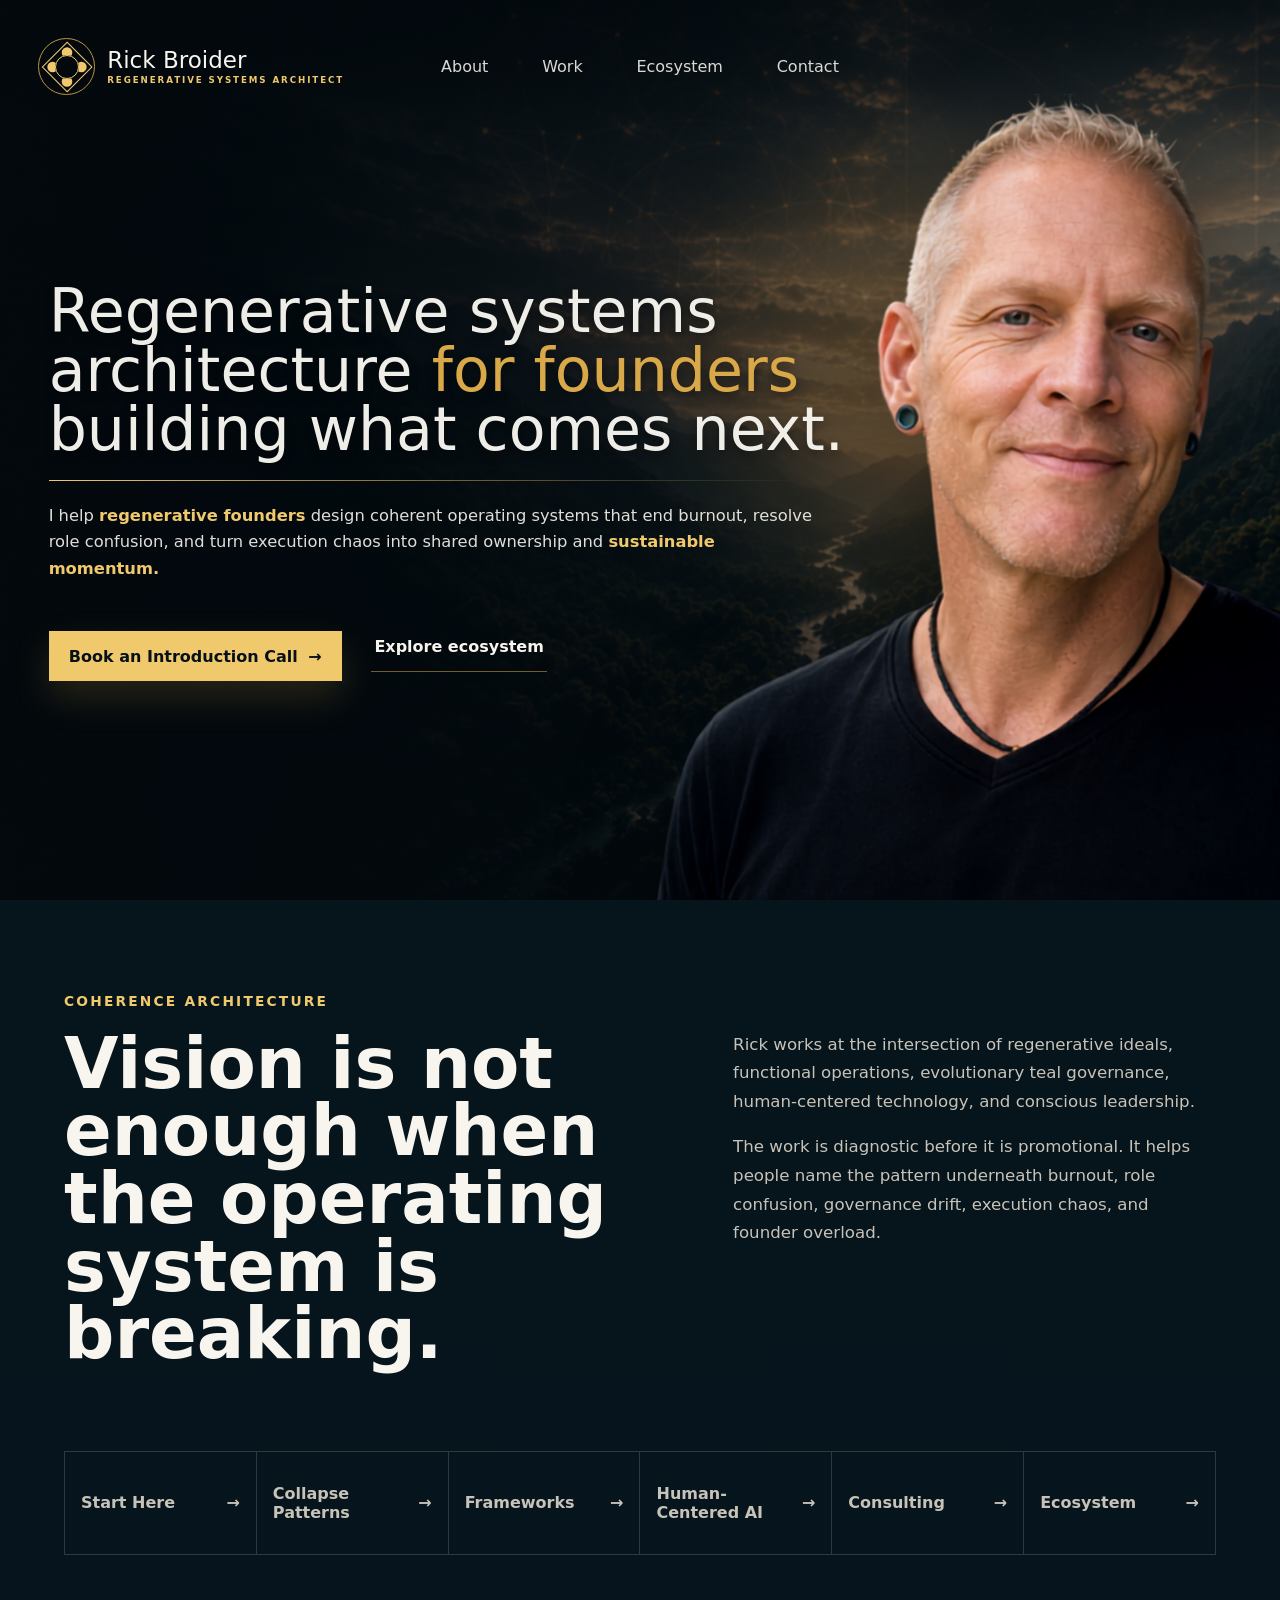
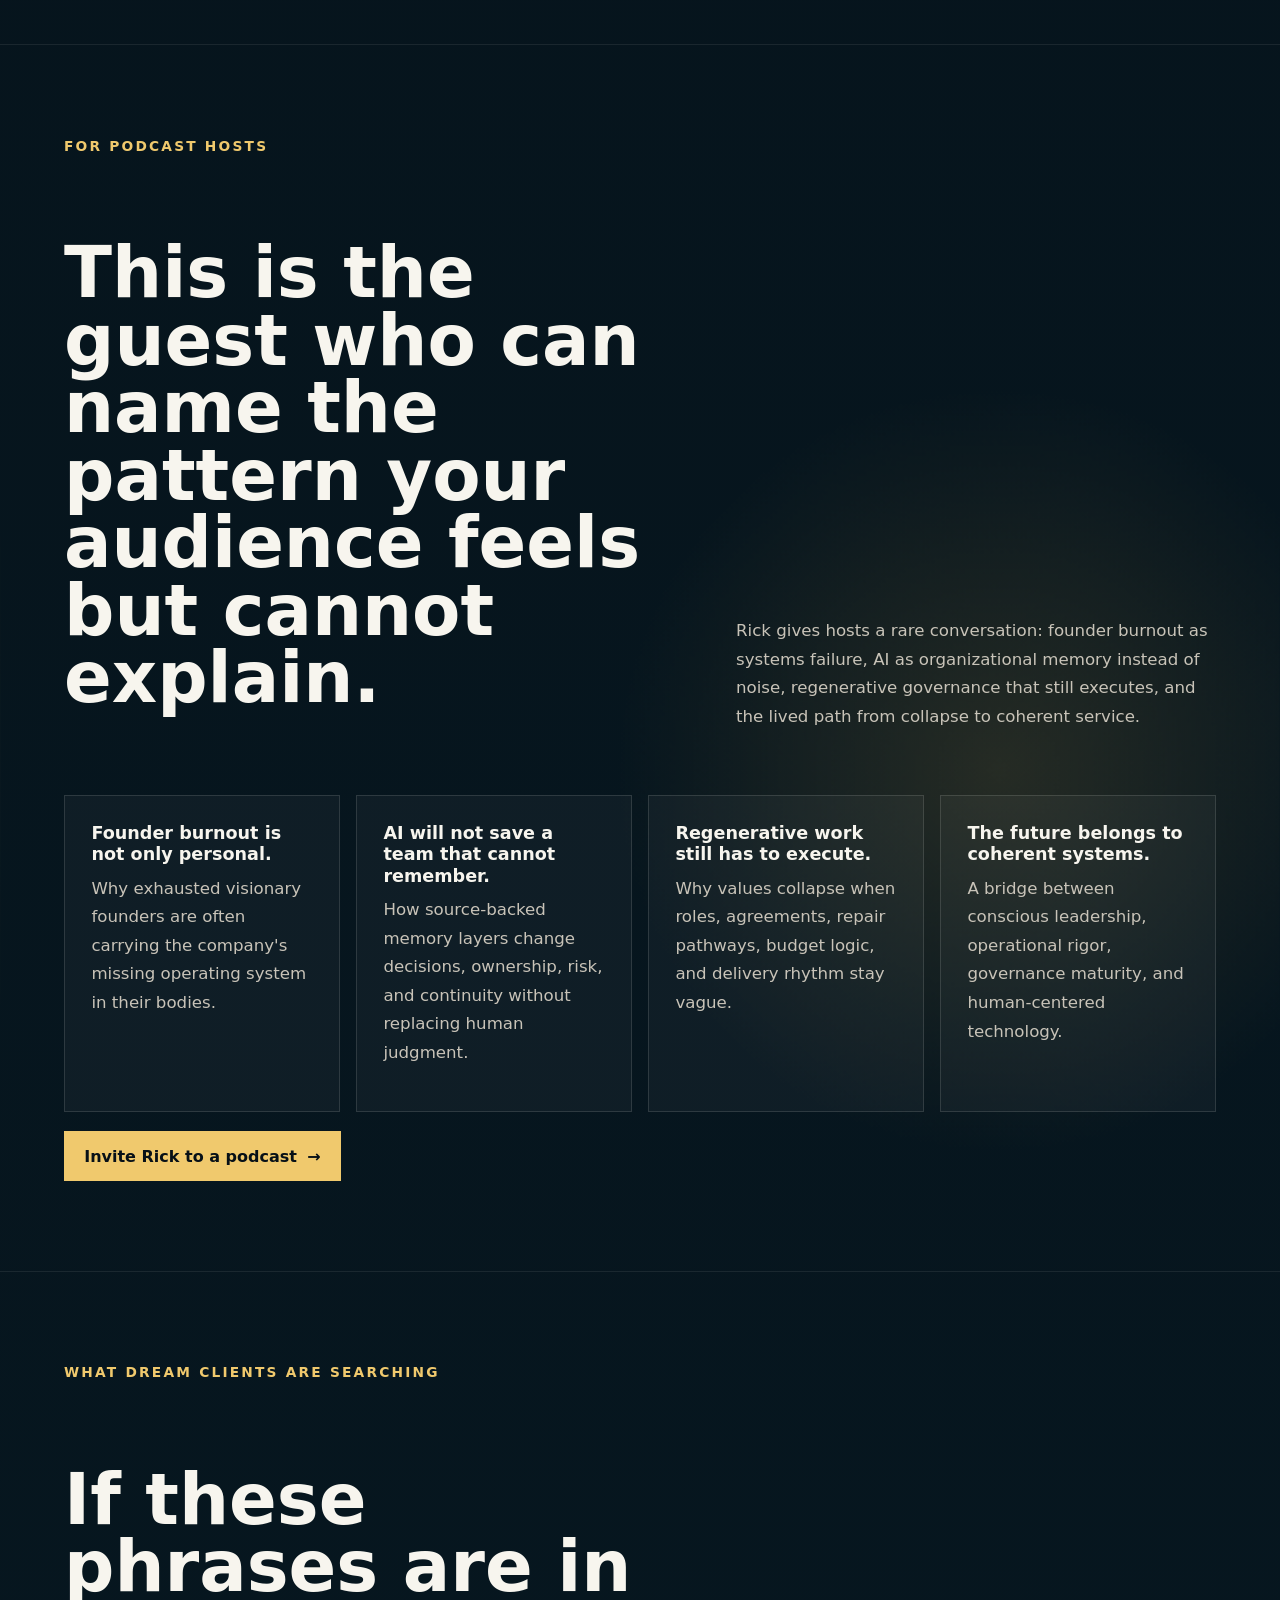
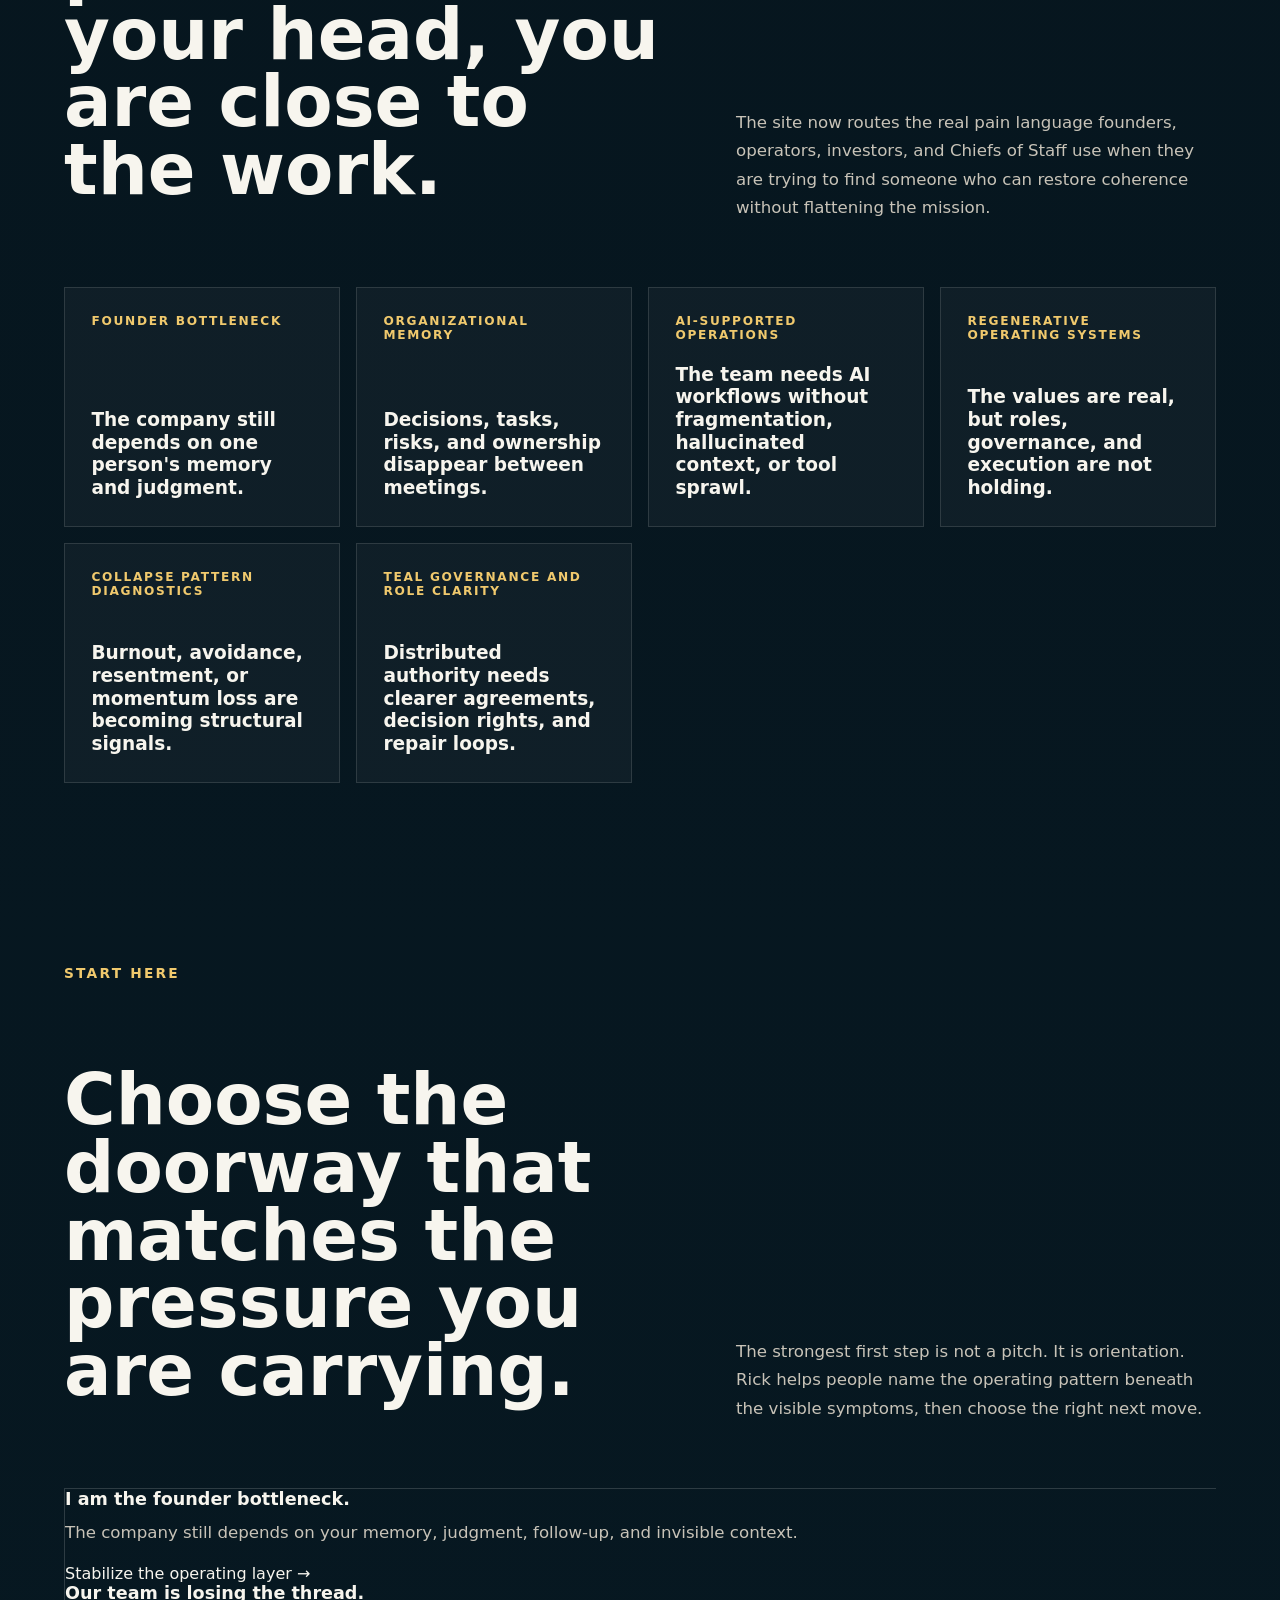
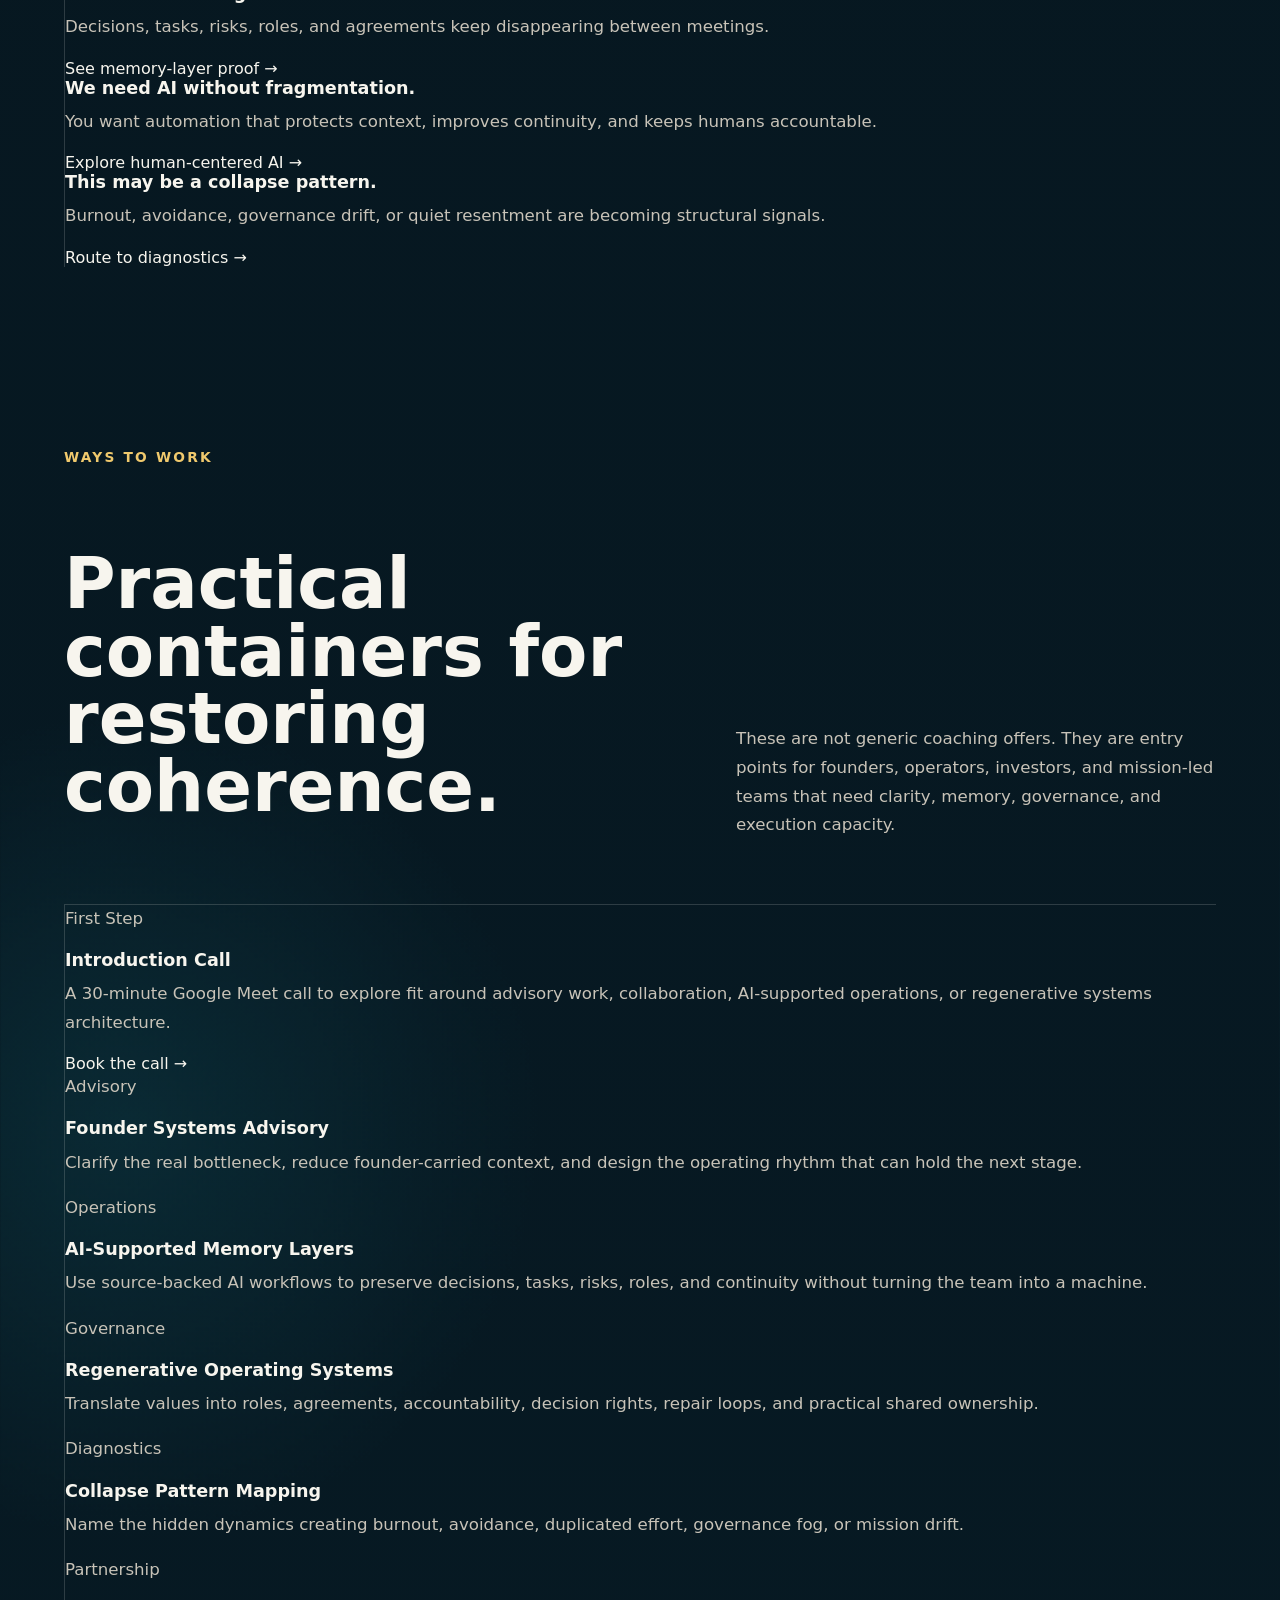
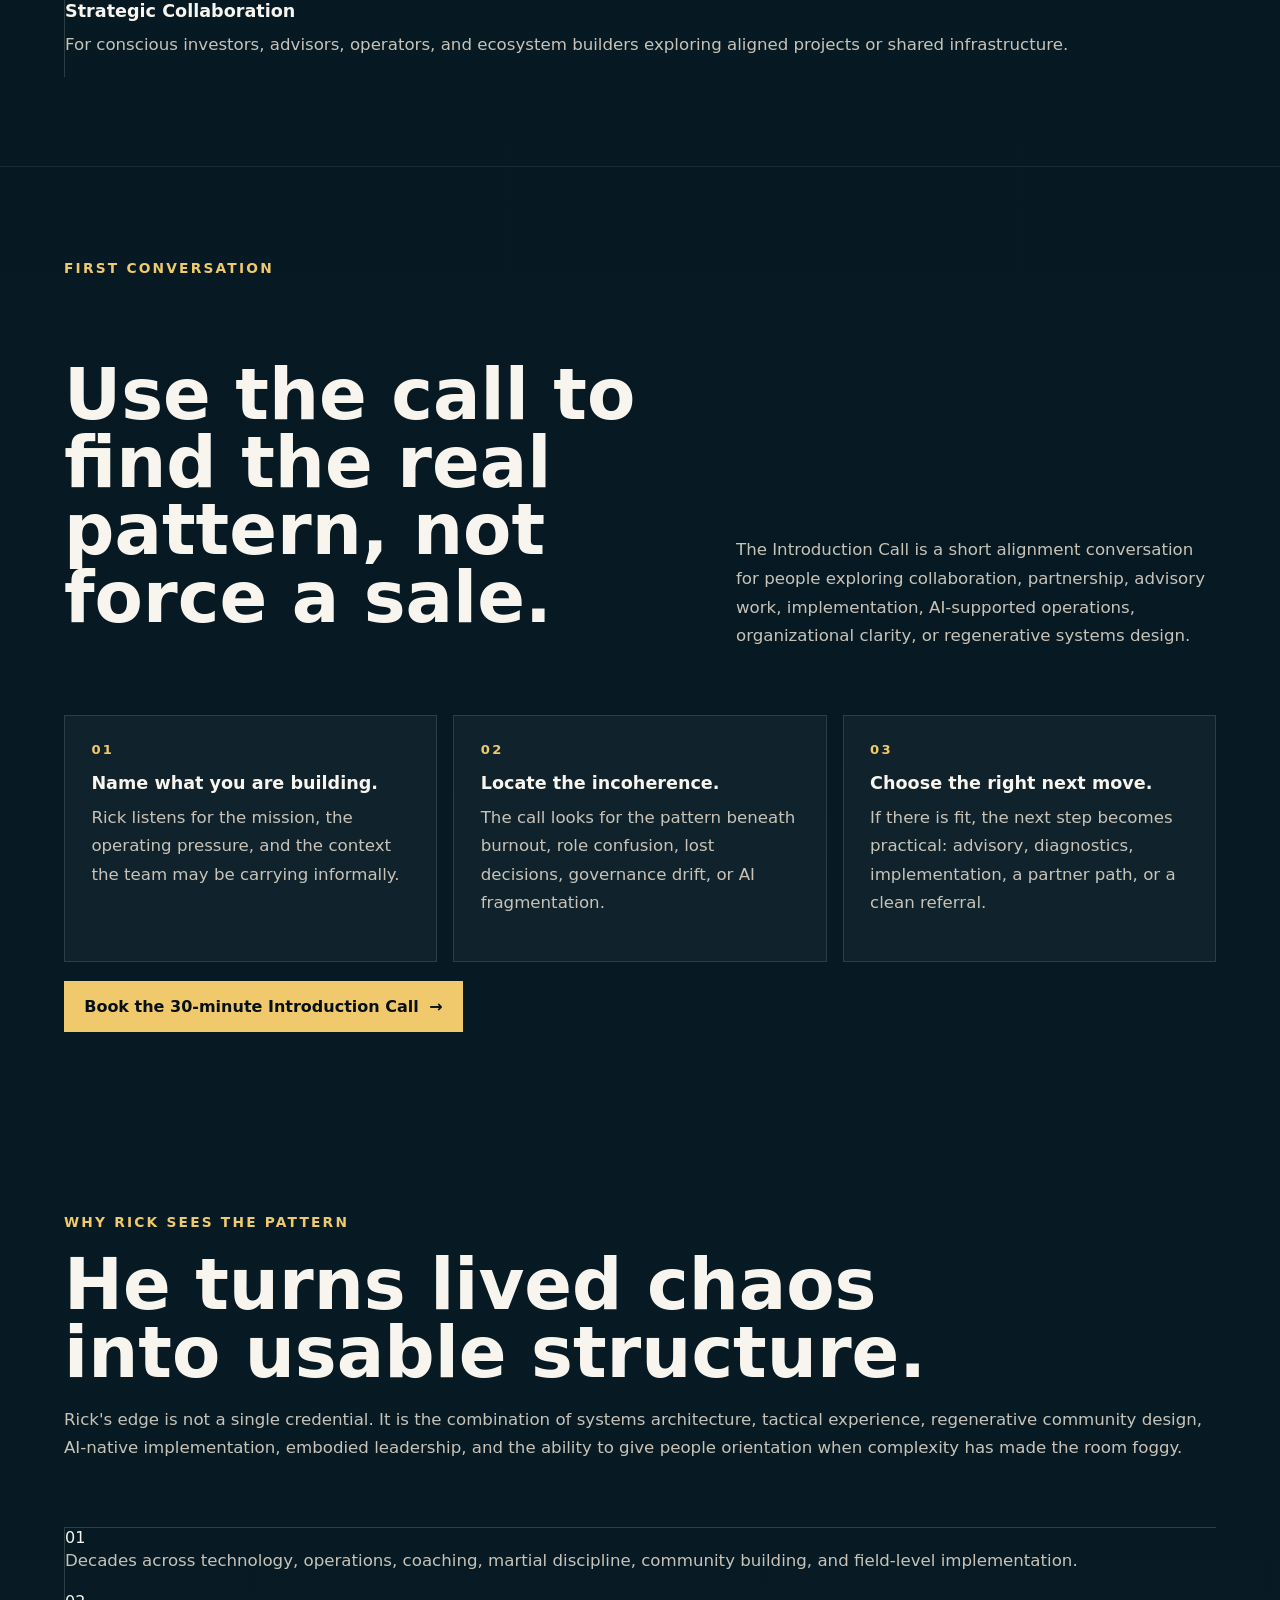
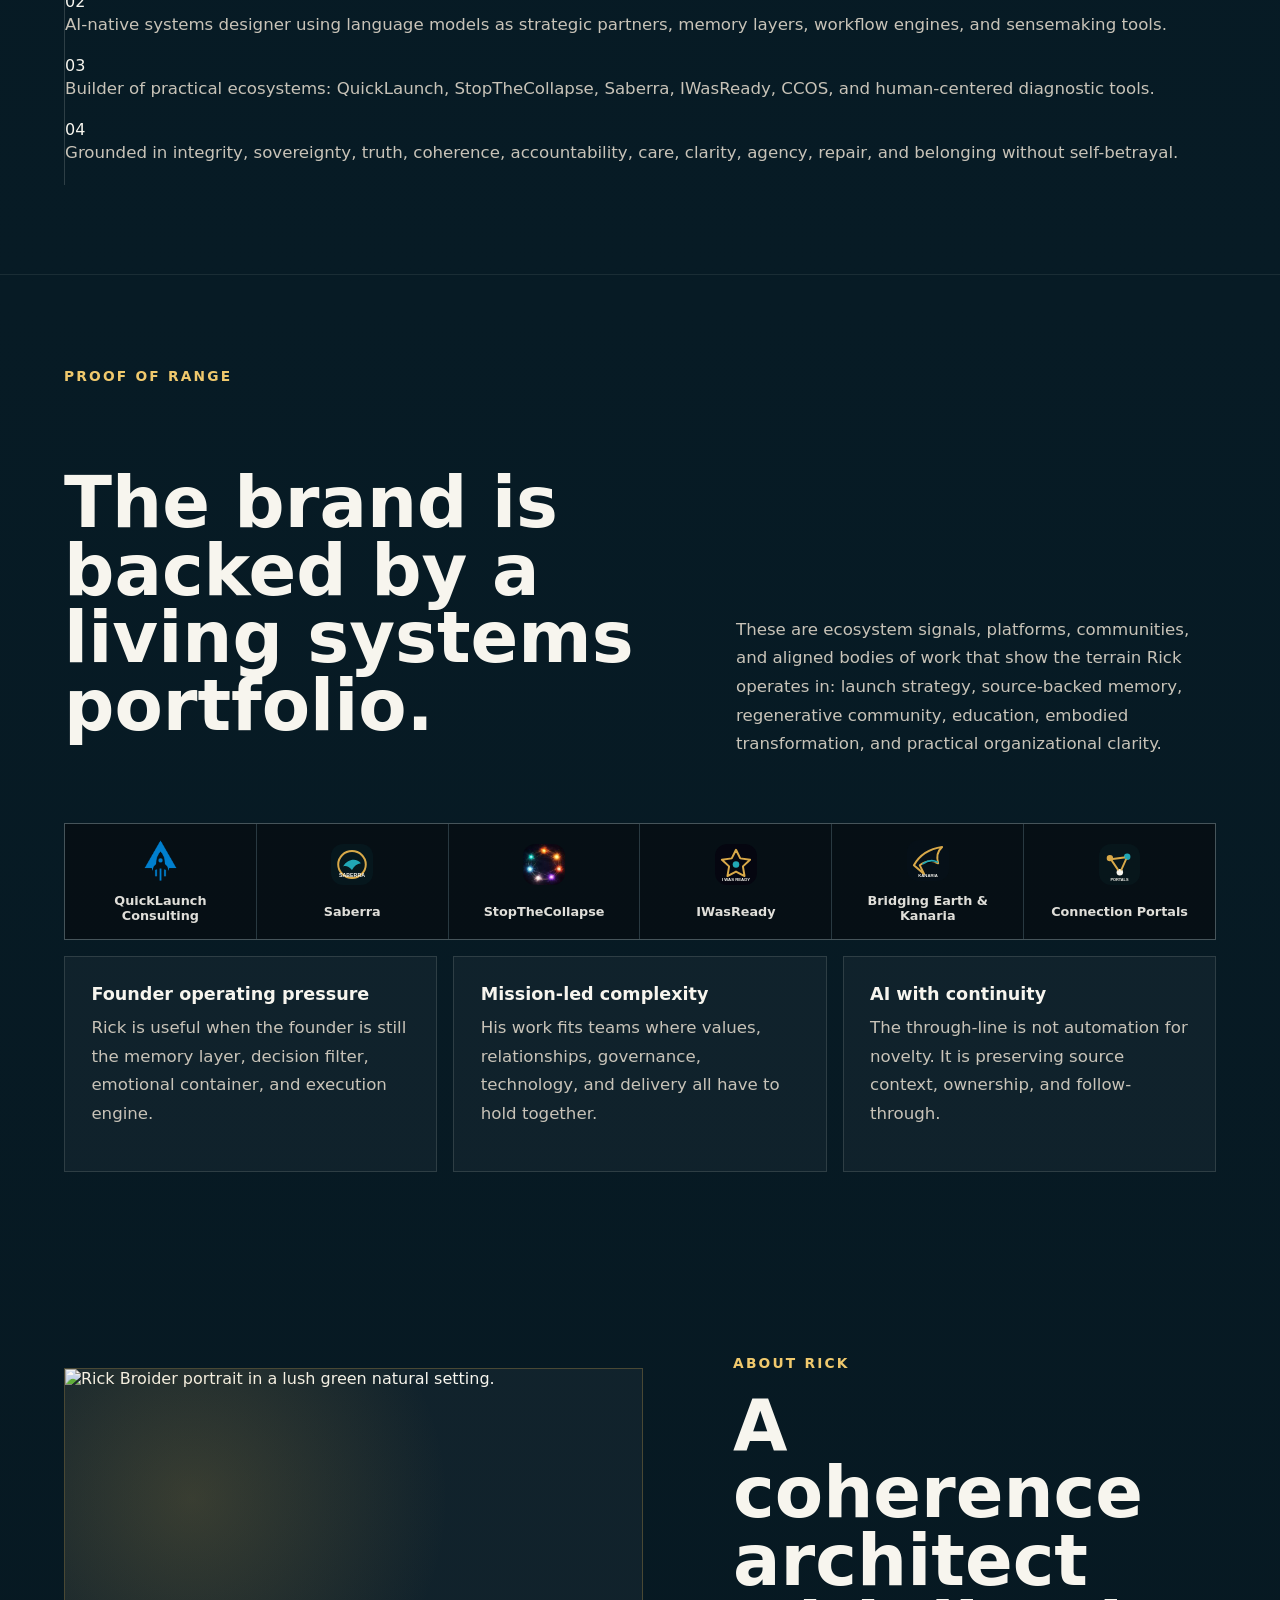
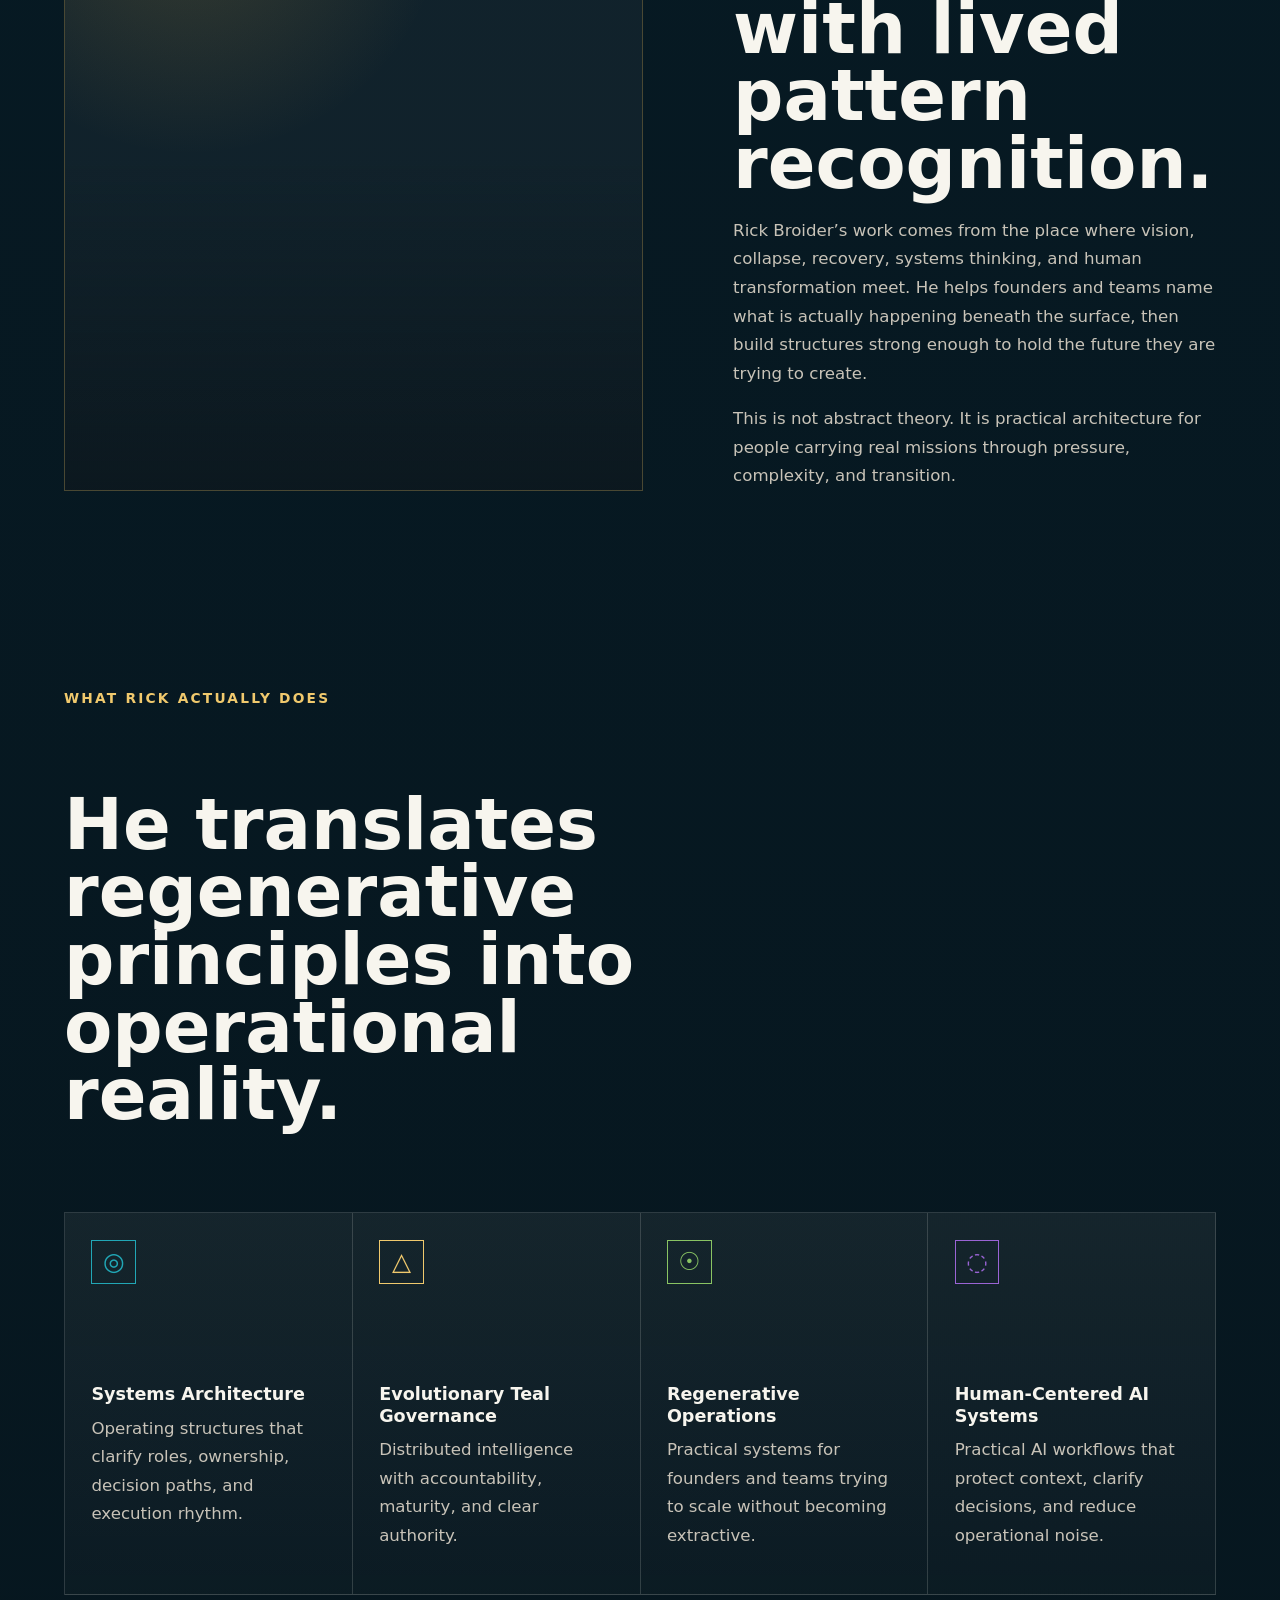
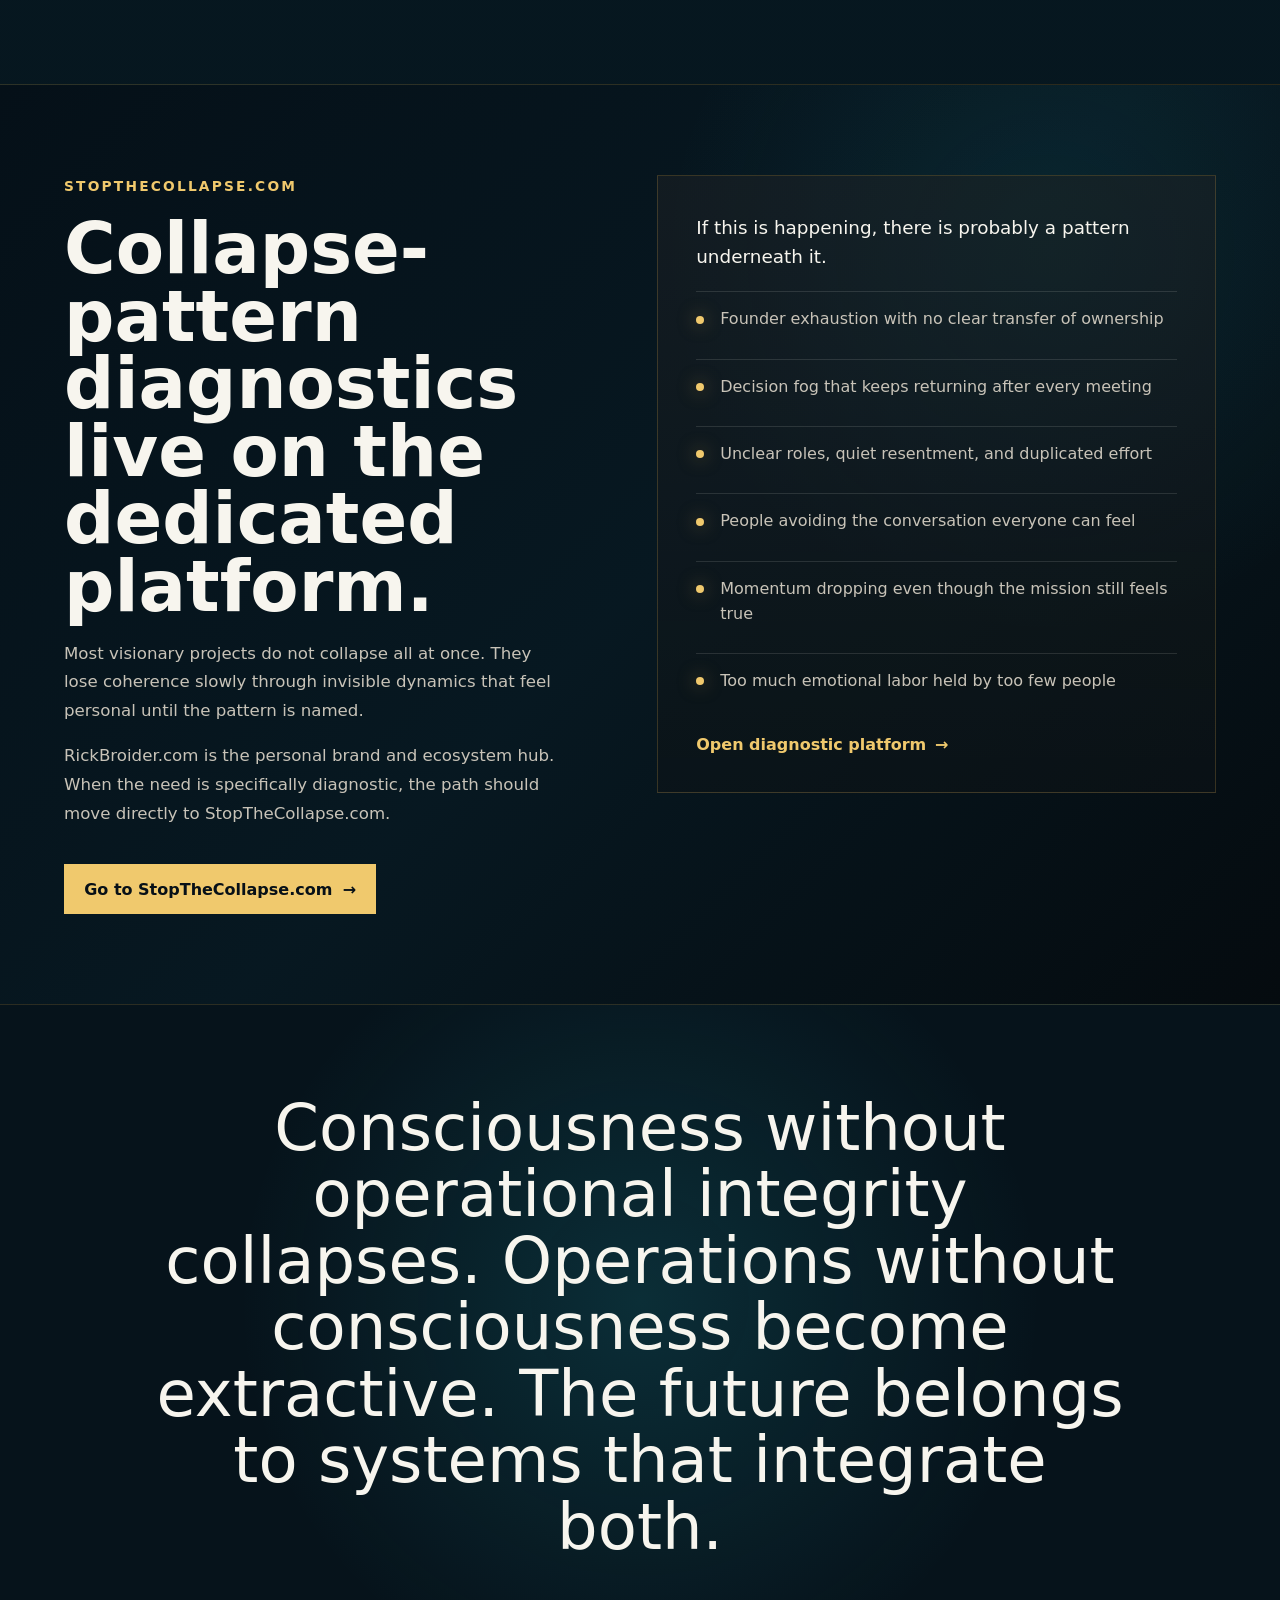
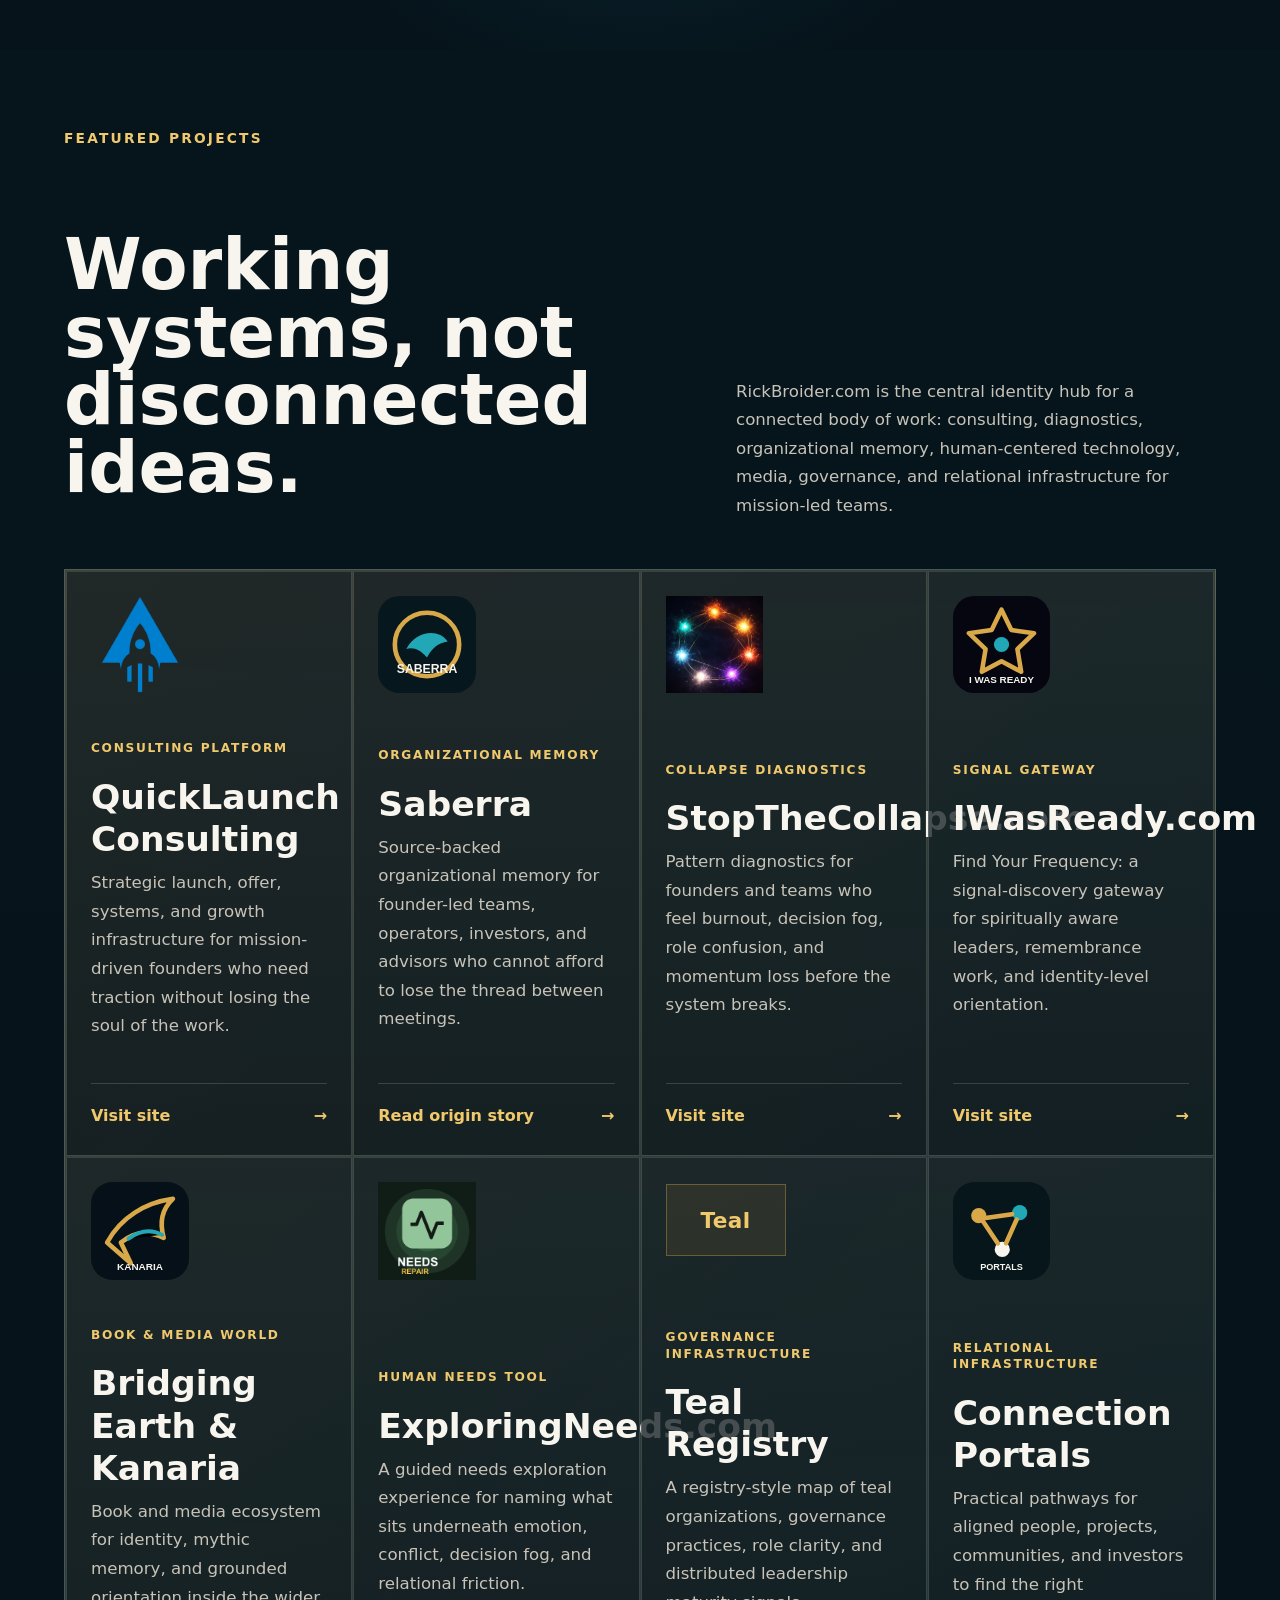
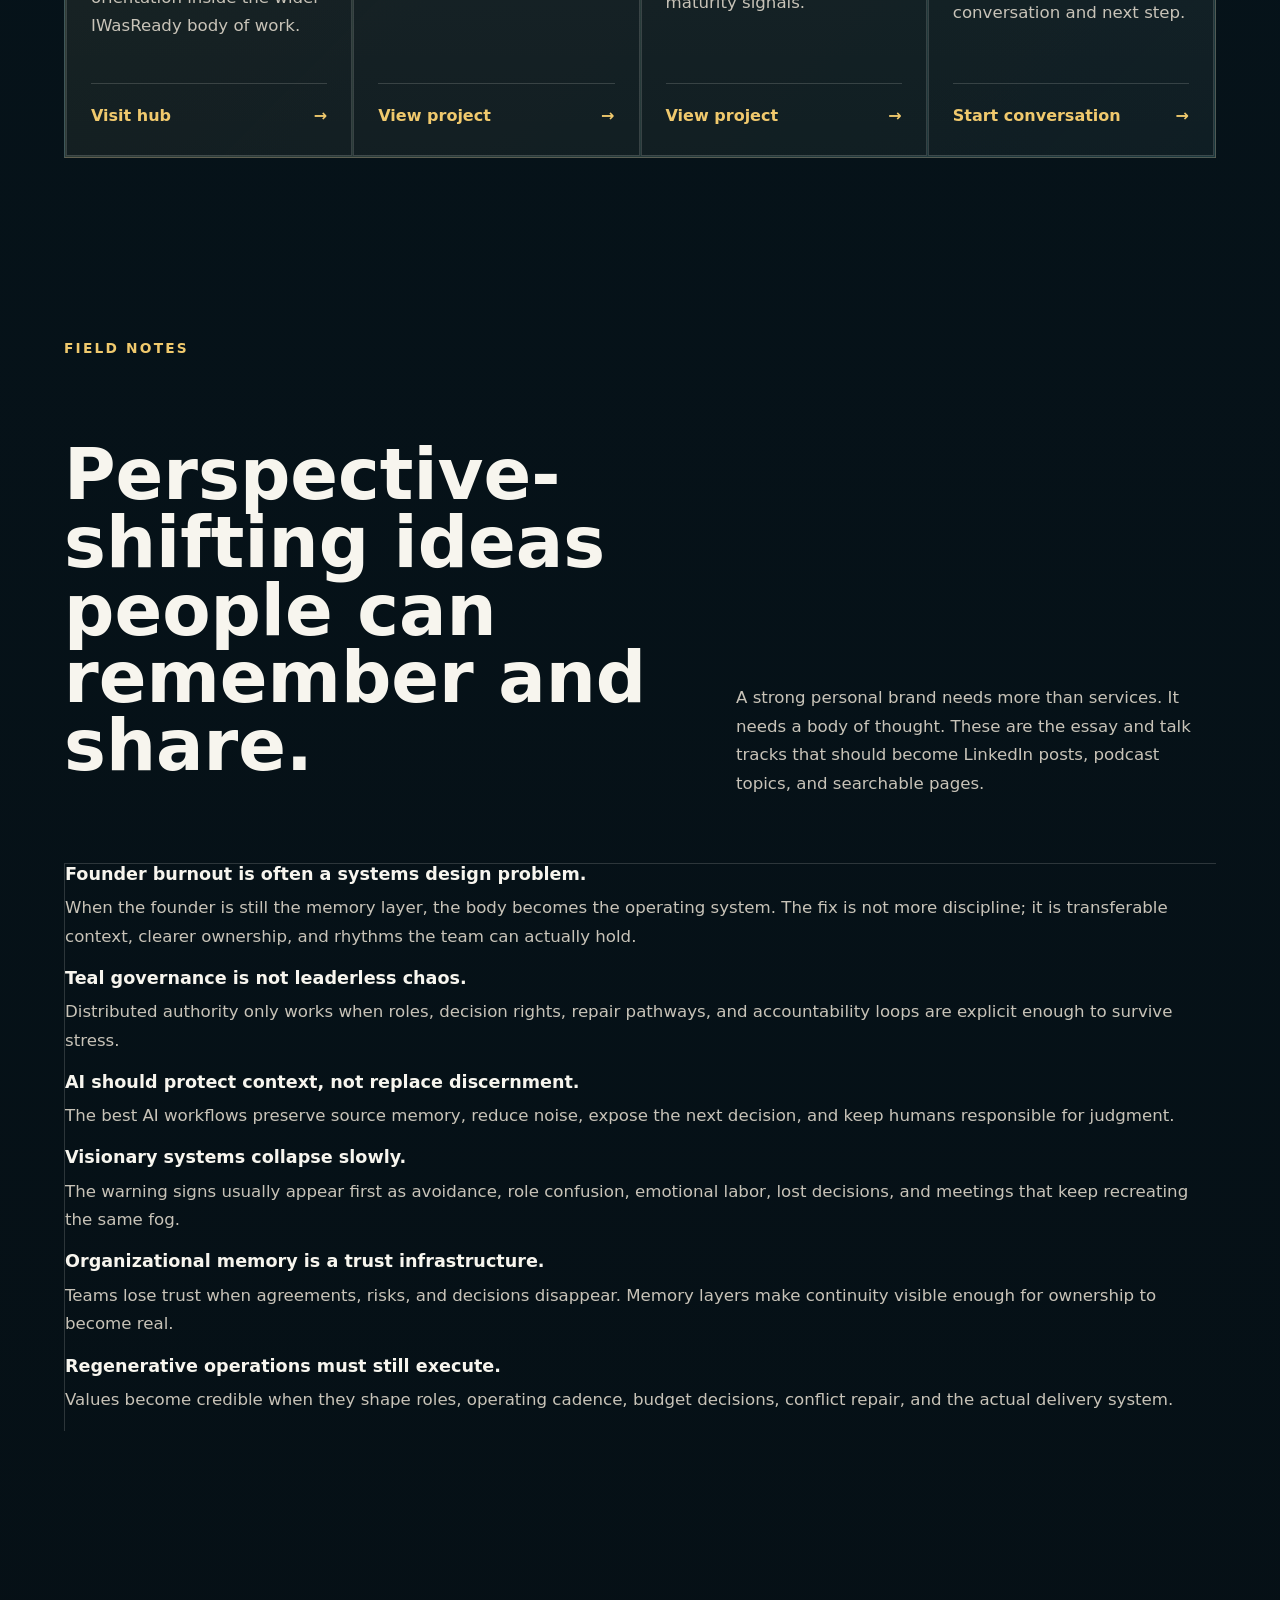
==== index.html @ 3f064e28 "Polish featured projects section" ====
<!doctype html>
<html lang="en">
  <head>
    <meta charset="UTF-8" />
    <meta name="viewport" content="width=device-width, initial-scale=1.0" />
    <title>Rick Broider | Regenerative Systems Architect for Mission-Driven Founders</title>
    <meta
      name="description"
      content="Rick Broider helps mission-driven founders, regenerative businesses, and conscious organizations build clear roles, operating systems, governance, and human-centered AI workflows."
    />
    <meta
      name="keywords"
      content="regenerative systems architect, regenerative business consultant, mission-driven founder operations, founder burnout, role clarity, operating system design, conscious business consulting, teal governance, human-centered AI workflows, AI workflow automation, operational coherence"
    />
    <meta name="author" content="Rick Broider" />
    <link rel="canonical" href="https://rickbroider.com/" />
    <meta property="og:title" content="Rick Broider | Regenerative Systems Architect" />
    <meta
      property="og:description"
      content="Operating systems, role clarity, governance, regenerative operations, and human-centered AI workflows for mission-driven founders."
    />
    <meta property="og:type" content="website" />
    <meta property="og:url" content="https://rickbroider.com/" />
    <meta property="og:image" content="https://rickbroider.com/assets/hero-atf-target.png" />
    <meta property="og:image:width" content="1600" />
    <meta property="og:image:height" content="900" />
    <meta property="og:site_name" content="RickBroider.com" />
    <meta name="twitter:card" content="summary_large_image" />
    <meta name="twitter:title" content="Rick Broider | Regenerative Systems Architect" />
    <meta
      name="twitter:description"
      content="For founders who need role clarity, operating systems, governance, and AI workflows without losing the soul of the mission."
    />
    <meta name="twitter:image" content="https://rickbroider.com/assets/hero-atf-target.png" />
    <link rel="stylesheet" href="styles.css?v=20260803-layered-atf" />
    <script type="application/ld+json">
      {
        "@context": "https://schema.org",
        "@graph": [
          {
            "@type": "Person",
            "@id": "https://rickbroider.com/#person",
            "name": "Rick Broider",
            "url": "https://rickbroider.com/",
            "image": "https://rickbroider.com/assets/rick-primary-portrait.png",
            "description": "Regenerative systems architect and operational coherence strategist for mission-driven founders, conscious businesses, and organizations navigating founder burnout, role confusion, governance drift, and AI workflow adoption.",
            "knowsAbout": [
              "Regenerative systems",
              "Regenerative systems architecture",
              "Regenerative business consulting",
              "Founder burnout",
              "Role clarity",
              "Operating system design",
              "Human-centered AI workflows",
              "AI workflow automation",
              "AI adoption governance",
              "Operational coherence",
              "Evolutionary teal governance",
              "Self-management",
              "Conscious business operations",
              "Intentional communities",
              "Regenerative operations"
            ],
            "hasOccupation": {
              "@type": "Occupation",
              "name": "Regenerative Systems Architect"
            },
            "sameAs": [
              "https://quicklaunchconsulting.com/",
              "https://stopthecollapse.com/",
              "https://iwasready.com/"
            ]
          },
          {
            "@type": "WebSite",
            "@id": "https://rickbroider.com/#website",
            "name": "RickBroider.com",
            "url": "https://rickbroider.com/",
            "publisher": { "@id": "https://rickbroider.com/#person" },
            "about": { "@id": "https://rickbroider.com/#person" }
          },
          {
            "@type": "WebPage",
            "@id": "https://rickbroider.com/#homepage",
            "name": "Rick Broider | Regenerative Systems Architect",
            "url": "https://rickbroider.com/",
            "isPartOf": { "@id": "https://rickbroider.com/#website" },
            "mainEntity": { "@id": "https://rickbroider.com/#person" },
            "provider": { "@id": "https://rickbroider.com/#services" },
            "about": [
              { "@id": "https://rickbroider.com/#person" },
              { "@type": "Thing", "name": "Regenerative Systems Architecture" },
              { "@type": "Thing", "name": "Founder Burnout" },
              { "@type": "Thing", "name": "Role Clarity" },
              { "@type": "Thing", "name": "Human-Centered AI Workflows" },
              { "@type": "Thing", "name": "Evolutionary Teal Governance" }
            ]
          },
          {
            "@type": "ProfilePage",
            "@id": "https://rickbroider.com/#profile",
            "url": "https://rickbroider.com/",
            "name": "Rick Broider Profile",
            "mainEntity": { "@id": "https://rickbroider.com/#person" },
            "about": { "@id": "https://rickbroider.com/#person" }
          },
          {
            "@type": "ProfessionalService",
            "@id": "https://rickbroider.com/#services",
            "name": "Rick Broider Regenerative Systems Architecture",
            "url": "https://calendar.app.google/Tcia8cAHw4945z8f7",
            "provider": { "@id": "https://rickbroider.com/#person" },
            "areaServed": "Global",
            "serviceType": [
              "Regenerative business consulting",
              "Founder operating systems",
              "Role clarity and ownership design",
              "Evolutionary teal governance",
              "Human-centered AI workflow design",
              "Operational coherence strategy"
            ],
            "audience": {
              "@type": "Audience",
              "audienceType": "Mission-driven founders, regenerative entrepreneurs, conscious business leaders, community stewards, and operating teams"
            },
            "offers": {
              "@type": "Offer",
              "name": "Introduction Call with Rick Broider",
              "url": "https://calendar.app.google/Tcia8cAHw4945z8f7",
              "description": "A 30-minute Google Meet call for people exploring alignment, collaboration, partnership, advisory work, AI-supported operations, organizational clarity, or regenerative systems design."
            }
          },
          {
            "@type": "Organization",
            "@id": "https://rickbroider.com/#ecosystem",
            "name": "Rick Broider Ecosystem",
            "url": "https://rickbroider.com/",
            "founder": { "@id": "https://rickbroider.com/#person" },
            "sameAs": [
              "https://quicklaunchconsulting.com/",
              "https://stopthecollapse.com/",
              "https://iwasready.com/"
            ]
          },
          {
            "@type": "FAQPage",
            "@id": "https://rickbroider.com/#faq",
            "mainEntity": [
              { "@type": "Question", "name": "Who is Rick Broider?", "acceptedAnswer": { "@type": "Answer", "text": "Rick Broider is a regenerative systems architect and operational coherence strategist for founders, operators, investors, and mission-driven teams navigating complexity." } },
              { "@type": "Question", "name": "What does Rick Broider help with?", "acceptedAnswer": { "@type": "Answer", "text": "Rick helps with founder bottlenecks, role clarity, governance drift, organizational memory, AI-supported workflows, collapse-pattern diagnostics, and strategic collaboration." } },
              { "@type": "Question", "name": "How do I work with Rick Broider?", "acceptedAnswer": { "@type": "Answer", "text": "Book a 30-minute Introduction Call with Rick Broider to explore fit around advisory work, collaboration, AI-supported operations, or regenerative systems architecture." } }
            ]
          }
        ]
      }
    </script>
  </head>
  <body>
    <header class="site-header">
      <a class="brand" href="#top" aria-label="Rick Broider home">
        <span class="brand-mark" aria-hidden="true"></span>
        <span class="brand-text">
          <span>Rick Broider</span>
          <span>Regenerative Systems Architect</span>
        </span>
      </a>
      <nav class="nav" aria-label="Primary navigation">
        <a href="#about">About</a>
        <a href="#frameworks">Work</a>
        <a href="#ecosystem">Ecosystem</a>
        <a href="#contact">Contact</a>
      </nav>
    </header>

    <main>
      <section class="hero" id="top" aria-labelledby="hero-title">
        <div class="hero-background" aria-hidden="true"></div>
        <div class="hero-inner">
          <div class="hero-copy">
            <h1 id="hero-title">
              <span>Regenerative systems</span>
              <span>architecture <em>for founders</em></span>
              <span>building what comes next.</span>
            </h1>
            <p>
              I help <strong>regenerative founders</strong> design coherent operating systems
              that end burnout, resolve role confusion, and turn execution chaos into shared
              ownership and <strong>sustainable momentum.</strong>
            </p>
            <div class="hero-actions" aria-label="Hero actions">
              <a class="button primary hero-cta" href="https://calendar.app.google/Tcia8cAHw4945z8f7">Book an Introduction Call <span>→</span></a>
              <a class="button secondary" href="#ecosystem">Explore ecosystem</a>
            </div>
          </div>
        </div>
      </section>

      <section class="orientation section">
        <p class="section-kicker">Coherence Architecture</p>
        <div class="orientation-grid">
          <div>
            <h2>Vision is not enough when the operating system is breaking.</h2>
          </div>
          <div class="rich-copy">
            <p>
              Rick works at the intersection of regenerative ideals, functional operations,
              evolutionary teal governance, human-centered technology, and conscious leadership.
            </p>
            <p>
              The work is diagnostic before it is promotional. It helps people name the pattern
              underneath burnout, role confusion, governance drift, execution chaos, and founder
              overload.
            </p>
          </div>
        </div>
        <div class="route-grid" aria-label="Site pathways">
          <a href="#start-here">Start Here <span>→</span></a>
          <a href="#patterns">Collapse Patterns <span>→</span></a>
          <a href="#frameworks">Frameworks <span>→</span></a>
          <a href="#ai-soul">Human-Centered AI <span>→</span></a>
          <a href="#contact">Consulting <span>→</span></a>
          <a href="#ecosystem">Ecosystem <span>→</span></a>
        </div>
      </section>



      <section class="interview section" id="interview">
        <div class="section-heading">
          <p class="section-kicker">For Podcast Hosts</p>
          <h2>This is the guest who can name the pattern your audience feels but cannot explain.</h2>
          <p>
            Rick gives hosts a rare conversation: founder burnout as systems failure, AI as organizational
            memory instead of noise, regenerative governance that still executes, and the lived path from
            collapse to coherent service.
          </p>
        </div>
        <div class="conversation-grid" aria-label="Podcast conversation angles">
          <article><h3>Founder burnout is not only personal.</h3><p>Why exhausted visionary founders are often carrying the company's missing operating system in their bodies.</p></article>
          <article><h3>AI will not save a team that cannot remember.</h3><p>How source-backed memory layers change decisions, ownership, risk, and continuity without replacing human judgment.</p></article>
          <article><h3>Regenerative work still has to execute.</h3><p>Why values collapse when roles, agreements, repair pathways, budget logic, and delivery rhythm stay vague.</p></article>
          <article><h3>The future belongs to coherent systems.</h3><p>A bridge between conscious leadership, operational rigor, governance maturity, and human-centered technology.</p></article>
        </div>
        <a class="button primary" href="#contact">Invite Rick to a podcast <span>→</span></a>
      </section>

      <section class="search-intent section" id="pain-points">
        <div class="section-heading">
          <p class="section-kicker">What Dream Clients Are Searching</p>
          <h2>If these phrases are in your head, you are close to the work.</h2>
          <p>
            The site now routes the real pain language founders, operators, investors, and Chiefs of Staff
            use when they are trying to find someone who can restore coherence without flattening the mission.
          </p>
        </div>
        <div class="intent-grid" aria-label="Searchable pain point pathways">
          <a href="founder-bottleneck/"><span>Founder Bottleneck</span><strong>The company still depends on one person's memory and judgment.</strong></a>
          <a href="organizational-memory/"><span>Organizational Memory</span><strong>Decisions, tasks, risks, and ownership disappear between meetings.</strong></a>
          <a href="ai-supported-operations/"><span>AI-Supported Operations</span><strong>The team needs AI workflows without fragmentation, hallucinated context, or tool sprawl.</strong></a>
          <a href="regenerative-operating-systems/"><span>Regenerative Operating Systems</span><strong>The values are real, but roles, governance, and execution are not holding.</strong></a>
          <a href="collapse-pattern-diagnostics/"><span>Collapse Pattern Diagnostics</span><strong>Burnout, avoidance, resentment, or momentum loss are becoming structural signals.</strong></a>
          <a href="teal-governance-role-clarity/"><span>Teal Governance and Role Clarity</span><strong>Distributed authority needs clearer agreements, decision rights, and repair loops.</strong></a>
        </div>
      </section>
      <section class="start-here section" id="start-here">
        <div class="section-heading">
          <p class="section-kicker">Start Here</p>
          <h2>Choose the doorway that matches the pressure you are carrying.</h2>
          <p>
            The strongest first step is not a pitch. It is orientation. Rick helps people name
            the operating pattern beneath the visible symptoms, then choose the right next move.
          </p>
        </div>
        <div class="router-grid" aria-label="Start here pathways">
          <article>
            <h3>I am the founder bottleneck.</h3>
            <p>The company still depends on your memory, judgment, follow-up, and invisible context.</p>
            <a href="#work-with-rick">Stabilize the operating layer <span>→</span></a>
          </article>
          <article>
            <h3>Our team is losing the thread.</h3>
            <p>Decisions, tasks, risks, roles, and agreements keep disappearing between meetings.</p>
            <a href="#projects">See memory-layer proof <span>→</span></a>
          </article>
          <article>
            <h3>We need AI without fragmentation.</h3>
            <p>You want automation that protects context, improves continuity, and keeps humans accountable.</p>
            <a href="#ai-soul">Explore human-centered AI <span>→</span></a>
          </article>
          <article>
            <h3>This may be a collapse pattern.</h3>
            <p>Burnout, avoidance, governance drift, or quiet resentment are becoming structural signals.</p>
            <a href="#patterns">Route to diagnostics <span>→</span></a>
          </article>
        </div>
      </section>

      <section class="ways section" id="work-with-rick">
        <div class="section-heading">
          <p class="section-kicker">Ways to Work</p>
          <h2>Practical containers for restoring coherence.</h2>
          <p>
            These are not generic coaching offers. They are entry points for founders, operators,
            investors, and mission-led teams that need clarity, memory, governance, and execution capacity.
          </p>
        </div>
        <div class="ways-grid">
          <article>
            <p class="way-label">First Step</p>
            <h3>Introduction Call</h3>
            <p>A 30-minute Google Meet call to explore fit around advisory work, collaboration, AI-supported operations, or regenerative systems architecture.</p>
            <a href="https://calendar.app.google/Tcia8cAHw4945z8f7">Book the call <span>→</span></a>
          </article>
          <article>
            <p class="way-label">Advisory</p>
            <h3>Founder Systems Advisory</h3>
            <p>Clarify the real bottleneck, reduce founder-carried context, and design the operating rhythm that can hold the next stage.</p>
          </article>
          <article>
            <p class="way-label">Operations</p>
            <h3>AI-Supported Memory Layers</h3>
            <p>Use source-backed AI workflows to preserve decisions, tasks, risks, roles, and continuity without turning the team into a machine.</p>
          </article>
          <article>
            <p class="way-label">Governance</p>
            <h3>Regenerative Operating Systems</h3>
            <p>Translate values into roles, agreements, accountability, decision rights, repair loops, and practical shared ownership.</p>
          </article>
          <article>
            <p class="way-label">Diagnostics</p>
            <h3>Collapse Pattern Mapping</h3>
            <p>Name the hidden dynamics creating burnout, avoidance, duplicated effort, governance fog, or mission drift.</p>
          </article>
          <article>
            <p class="way-label">Partnership</p>
            <h3>Strategic Collaboration</h3>
            <p>For conscious investors, advisors, operators, and ecosystem builders exploring aligned projects or shared infrastructure.</p>
          </article>
        </div>
      </section>

      <section class="intro-call section" id="intro-call">
        <div class="section-heading">
          <p class="section-kicker">First Conversation</p>
          <h2>Use the call to find the real pattern, not force a sale.</h2>
          <p>
            The Introduction Call is a short alignment conversation for people exploring collaboration,
            partnership, advisory work, implementation, AI-supported operations, organizational clarity,
            or regenerative systems design.
          </p>
        </div>
        <div class="call-grid" aria-label="What happens on the introduction call">
          <article><span>01</span><h3>Name what you are building.</h3><p>Rick listens for the mission, the operating pressure, and the context the team may be carrying informally.</p></article>
          <article><span>02</span><h3>Locate the incoherence.</h3><p>The call looks for the pattern beneath burnout, role confusion, lost decisions, governance drift, or AI fragmentation.</p></article>
          <article><span>03</span><h3>Choose the right next move.</h3><p>If there is fit, the next step becomes practical: advisory, diagnostics, implementation, a partner path, or a clean referral.</p></article>
        </div>
        <a class="button primary" href="https://calendar.app.google/Tcia8cAHw4945z8f7">Book the 30-minute Introduction Call <span>→</span></a>
      </section>

      <section class="authority section" id="authority">
        <div class="authority-copy">
          <p class="section-kicker">Why Rick Sees the Pattern</p>
          <h2>He turns lived chaos into usable structure.</h2>
          <p>
            Rick's edge is not a single credential. It is the combination of systems architecture,
            tactical experience, regenerative community design, AI-native implementation, embodied
            leadership, and the ability to give people orientation when complexity has made the room foggy.
          </p>
        </div>
        <div class="proof-grid" aria-label="Rick Broider proof points">
          <article><span>01</span><p>Decades across technology, operations, coaching, martial discipline, community building, and field-level implementation.</p></article>
          <article><span>02</span><p>AI-native systems designer using language models as strategic partners, memory layers, workflow engines, and sensemaking tools.</p></article>
          <article><span>03</span><p>Builder of practical ecosystems: QuickLaunch, StopTheCollapse, Saberra, IWasReady, CCOS, and human-centered diagnostic tools.</p></article>
          <article><span>04</span><p>Grounded in integrity, sovereignty, truth, coherence, accountability, care, clarity, agency, repair, and belonging without self-betrayal.</p></article>
        </div>
      </section>
      <section class="signal-proof section" id="proof">
        <div class="section-heading">
          <p class="section-kicker">Proof of Range</p>
          <h2>The brand is backed by a living systems portfolio.</h2>
          <p>
            These are ecosystem signals, platforms, communities, and aligned bodies of work that show
            the terrain Rick operates in: launch strategy, source-backed memory, regenerative community,
            education, embodied transformation, and practical organizational clarity.
          </p>
        </div>
        <div class="logo-cloud" aria-label="Ecosystem brands and aligned work">
          <a href="https://quicklaunchconsulting.com/" target="_blank" rel="noopener" aria-label="Open QuickLaunch Consulting">
            <img src="assets/ecosystem-icons/quicklaunch.png" alt="" loading="lazy" />
            <span>QuickLaunch Consulting</span>
          </a>
          <a href="saberra-founder-story/" aria-label="Read the Saberra founder story">
            <img src="assets/ecosystem-icons/saberra.svg" alt="" loading="lazy" />
            <span>Saberra</span>
          </a>
          <a href="https://stopthecollapse.com/" target="_blank" rel="noopener" aria-label="Open StopTheCollapse">
            <img src="assets/ecosystem-icons/stopthecollapse.png" alt="" loading="lazy" />
            <span>StopTheCollapse</span>
          </a>
          <a href="https://iwasready.com/" target="_blank" rel="noopener" aria-label="Open IWasReady">
            <img src="assets/ecosystem-icons/iwasready.svg" alt="" loading="lazy" />
            <span>IWasReady</span>
          </a>
          <a href="https://iwasready.com/" target="_blank" rel="noopener" aria-label="Open Bridging Earth and Kanaria">
            <img src="assets/ecosystem-icons/kanaria.svg" alt="" loading="lazy" />
            <span>Bridging Earth &amp; Kanaria</span>
          </a>
          <a href="#contact" aria-label="Explore Connection Portals with Rick">
            <img src="assets/ecosystem-icons/connection-portals.svg" alt="" loading="lazy" />
            <span>Connection Portals</span>
          </a>
        </div>
        <div class="cred-grid" aria-label="Rick Broider credibility signals">
          <article><h3>Founder operating pressure</h3><p>Rick is useful when the founder is still the memory layer, decision filter, emotional container, and execution engine.</p></article>
          <article><h3>Mission-led complexity</h3><p>His work fits teams where values, relationships, governance, technology, and delivery all have to hold together.</p></article>
          <article><h3>AI with continuity</h3><p>The through-line is not automation for novelty. It is preserving source context, ownership, and follow-through.</p></article>
        </div>
      </section>

      <section class="about-rick section" id="about">
        <div class="portrait-panel">
          <img
            src="assets/rick-primary-portrait.png"
            alt="Rick Broider portrait in a lush green natural setting."
          />
        </div>
        <div class="rich-copy">
          <p class="section-kicker">About Rick</p>
          <h2>A coherence architect with lived pattern recognition.</h2>
          <p>
            Rick Broider’s work comes from the place where vision, collapse, recovery, systems
            thinking, and human transformation meet. He helps founders and teams name what is
            actually happening beneath the surface, then build structures strong enough to hold
            the future they are trying to create.
          </p>
          <p>
            This is not abstract theory. It is practical architecture for people carrying real
            missions through pressure, complexity, and transition.
          </p>
        </div>
      </section>

      <section class="domains section" id="frameworks">
        <div class="section-heading">
          <p class="section-kicker">What Rick Actually Does</p>
          <h2>He translates regenerative principles into operational reality.</h2>
        </div>
        <div class="domain-grid">
          <article class="domain">
            <span class="domain-icon">◎</span>
            <h3>Systems Architecture</h3>
            <p>Operating structures that clarify roles, ownership, decision paths, and execution rhythm.</p>
          </article>
          <article class="domain">
            <span class="domain-icon">△</span>
            <h3>Evolutionary Teal Governance</h3>
            <p>Distributed intelligence with accountability, maturity, and clear authority.</p>
          </article>
          <article class="domain">
            <span class="domain-icon">☉</span>
            <h3>Regenerative Operations</h3>
            <p>Practical systems for founders and teams trying to scale without becoming extractive.</p>
          </article>
          <article class="domain">
            <span class="domain-icon">◌</span>
            <h3>Human-Centered AI Systems</h3>
            <p>Practical AI workflows that protect context, clarify decisions, and reduce operational noise.</p>
          </article>
        </div>
      </section>

      <section class="patterns section" id="patterns">
        <div class="patterns-intro">
          <p class="section-kicker">StopTheCollapse.com</p>
          <h2>Collapse-pattern diagnostics live on the dedicated platform.</h2>
          <p>
            Most visionary projects do not collapse all at once. They lose coherence slowly
            through invisible dynamics that feel personal until the pattern is named.
          </p>
          <p>
            RickBroider.com is the personal brand and ecosystem hub. When the need is specifically
            diagnostic, the path should move directly to StopTheCollapse.com.
          </p>
          <a class="button primary" href="https://stopthecollapse.com/">Go to StopTheCollapse.com <span>→</span></a>
        </div>
        <div class="symptom-panel" aria-label="Collapse pattern symptoms">
          <p>If this is happening, there is probably a pattern underneath it.</p>
          <ul class="symptom-list">
            <li>Founder exhaustion with no clear transfer of ownership</li>
            <li>Decision fog that keeps returning after every meeting</li>
            <li>Unclear roles, quiet resentment, and duplicated effort</li>
            <li>People avoiding the conversation everyone can feel</li>
            <li>Momentum dropping even though the mission still feels true</li>
            <li>Too much emotional labor held by too few people</li>
          </ul>
          <a href="https://stopthecollapse.com/">Open diagnostic platform <span>→</span></a>
        </div>
      </section>

      <section class="thesis section">
        <blockquote>
          Consciousness without operational integrity collapses. Operations without consciousness
          become extractive. The future belongs to systems that integrate both.
        </blockquote>
      </section>

      <section class="featured-projects section" id="ecosystem">
        <div class="section-heading section-heading-wide">
          <p class="section-kicker">Featured Projects</p>
          <h2>Working systems, not disconnected ideas.</h2>
          <p>
            RickBroider.com is the central identity hub for a connected body of work: consulting,
            diagnostics, organizational memory, human-centered technology, media, governance,
            and relational infrastructure for mission-led teams.
          </p>
        </div>
        <div class="projects-layout featured-project-grid" aria-label="Featured projects and ecosystem platforms">
          <a class="project-card" href="https://quicklaunchconsulting.com/" target="_blank" rel="noopener" aria-label="Open QuickLaunch Consulting">
            <div class="project-logo-wrap"><img src="assets/ecosystem-icons/quicklaunch-official.png" alt="QuickLaunch Consulting" loading="lazy" /></div>
            <div>
              <p class="project-type">Consulting Platform</p>
              <h3>QuickLaunch Consulting</h3>
              <p>Strategic launch, offer, systems, and growth infrastructure for mission-driven founders who need traction without losing the soul of the work.</p>
            </div>
            <span class="project-link">Visit site <span>→</span></span>
          </a>
          <a class="project-card" href="saberra-founder-story/" aria-label="Read the Saberra founder story">
            <div class="project-logo-wrap"><img src="assets/ecosystem-icons/saberra.svg" alt="Saberra" loading="lazy" /></div>
            <div>
              <p class="project-type">Organizational Memory</p>
              <h3>Saberra</h3>
              <p>Source-backed organizational memory for founder-led teams, operators, investors, and advisors who cannot afford to lose the thread between meetings.</p>
            </div>
            <span class="project-link">Read origin story <span>→</span></span>
          </a>
          <a class="project-card" href="https://stopthecollapse.com/" target="_blank" rel="noopener" aria-label="Open StopTheCollapse.com">
            <div class="project-logo-wrap"><img src="assets/ecosystem-icons/stopthecollapse-official.png" alt="StopTheCollapse.com" loading="lazy" /></div>
            <div>
              <p class="project-type">Collapse Diagnostics</p>
              <h3>StopTheCollapse.com</h3>
              <p>Pattern diagnostics for founders and teams who feel burnout, decision fog, role confusion, and momentum loss before the system breaks.</p>
            </div>
            <span class="project-link">Visit site <span>→</span></span>
          </a>
          <a class="project-card" href="https://iwasready.com/" target="_blank" rel="noopener" aria-label="Open IWasReady.com">
            <div class="project-logo-wrap"><img src="assets/ecosystem-icons/iwasready.svg" alt="IWasReady.com" loading="lazy" /></div>
            <div>
              <p class="project-type">Signal Gateway</p>
              <h3>IWasReady.com</h3>
              <p>Find Your Frequency: a signal-discovery gateway for spiritually aware leaders, remembrance work, and identity-level orientation.</p>
            </div>
            <span class="project-link">Visit site <span>→</span></span>
          </a>
          <a class="project-card" href="https://iwasready.com/" target="_blank" rel="noopener" aria-label="Open Bridging Earth and Kanaria">
            <div class="project-logo-wrap"><img src="assets/ecosystem-icons/kanaria.svg" alt="Bridging Earth and Kanaria" loading="lazy" /></div>
            <div>
              <p class="project-type">Book & Media World</p>
              <h3>Bridging Earth &amp; Kanaria</h3>
              <p>Book and media ecosystem for identity, mythic memory, and grounded orientation inside the wider IWasReady body of work.</p>
            </div>
            <span class="project-link">Visit hub <span>→</span></span>
          </a>
          <a class="project-card" href="https://agent5d-369.github.io/emotion-needs-explorer/" target="_blank" rel="noopener" aria-label="Open ExploringNeeds.com">
            <div class="project-logo-wrap"><img src="assets/ecosystem-icons/exploringneeds-official.png" alt="ExploringNeeds.com" loading="lazy" /></div>
            <div>
              <p class="project-type">Human Needs Tool</p>
              <h3>ExploringNeeds.com</h3>
              <p>A guided needs exploration experience for naming what sits underneath emotion, conflict, decision fog, and relational friction.</p>
            </div>
            <span class="project-link">View project <span>→</span></span>
          </a>
          <a class="project-card" href="https://agent5d-369.github.io/TealRegistry/" target="_blank" rel="noopener" aria-label="Open Teal Registry">
            <div class="project-logo-wrap project-logo-text"><span>Teal</span></div>
            <div>
              <p class="project-type">Governance Infrastructure</p>
              <h3>Teal Registry</h3>
              <p>A registry-style map of teal organizations, governance practices, role clarity, and distributed leadership maturity signals.</p>
            </div>
            <span class="project-link">View project <span>→</span></span>
          </a>
          <a class="project-card" href="#contact" aria-label="Start a conversation about Connection Portals">
            <div class="project-logo-wrap"><img src="assets/ecosystem-icons/connection-portals.svg" alt="Connection Portals" loading="lazy" /></div>
            <div>
              <p class="project-type">Relational Infrastructure</p>
              <h3>Connection Portals</h3>
              <p>Practical pathways for aligned people, projects, communities, and investors to find the right conversation and next step.</p>
            </div>
            <span class="project-link">Start conversation <span>→</span></span>
          </a>
        </div>
      </section>


      <section class="thoughts section" id="field-notes">
        <div class="section-heading">
          <p class="section-kicker">Field Notes</p>
          <h2>Perspective-shifting ideas people can remember and share.</h2>
          <p>
            A strong personal brand needs more than services. It needs a body of thought. These
            are the essay and talk tracks that should become LinkedIn posts, podcast topics, and searchable pages.
          </p>
        </div>
        <div class="thought-grid">
          <article id="note-founder-bottleneck"><a href="founder-bottleneck/"><h3>Founder burnout is often a systems design problem.</h3><p>When the founder is still the memory layer, the body becomes the operating system. The fix is not more discipline; it is transferable context, clearer ownership, and rhythms the team can actually hold.</p></a></article>
          <article id="note-teal-governance"><a href="teal-governance-role-clarity/"><h3>Teal governance is not leaderless chaos.</h3><p>Distributed authority only works when roles, decision rights, repair pathways, and accountability loops are explicit enough to survive stress.</p></a></article>
          <article id="note-ai-context"><a href="ai-supported-operations/"><h3>AI should protect context, not replace discernment.</h3><p>The best AI workflows preserve source memory, reduce noise, expose the next decision, and keep humans responsible for judgment.</p></a></article>
          <article id="note-collapse-patterns"><a href="collapse-pattern-diagnostics/"><h3>Visionary systems collapse slowly.</h3><p>The warning signs usually appear first as avoidance, role confusion, emotional labor, lost decisions, and meetings that keep recreating the same fog.</p></a></article>
          <article id="note-organizational-memory"><a href="organizational-memory/"><h3>Organizational memory is a trust infrastructure.</h3><p>Teams lose trust when agreements, risks, and decisions disappear. Memory layers make continuity visible enough for ownership to become real.</p></a></article>
          <article id="note-regenerative-operations"><a href="regenerative-operating-systems/"><h3>Regenerative operations must still execute.</h3><p>Values become credible when they shape roles, operating cadence, budget decisions, conflict repair, and the actual delivery system.</p></a></article>
        </div>
      </section>
      <section class="ai-soul section" id="ai-soul">
        <div class="image-panel">
          <img
            src="assets/rick-operator-portrait.png"
            alt="Rick Broider portrait in an urban setting."
          />
        </div>
        <div class="rich-copy">
          <p class="section-kicker">Human-Centered AI</p>
          <h2>Technology should increase coherence, not fragmentation.</h2>
          <p>
            Rick’s technology work is not about novelty or automation for its own sake. It is about
            building systems that reduce noise, clarify decisions, preserve human context, and
            help mission-driven people act from alignment.
          </p>
          <p>
            This is AI as operational support: human-centered, accountable,
            emotionally intelligent, and grounded in real implementation.
          </p>
        </div>
      </section>

      <section class="story-band section">
        <div class="story-image">
          <img
            src="assets/rick-embodied-story.png"
            alt="Rick Broider on a tropical shoreline, showing embodied resilience and transformation."
          />
        </div>
        <div class="rich-copy">
          <p class="section-kicker">Embodied Story</p>
          <h2>The work is rooted in survival, integration, and return.</h2>
          <p>
            The brand should not hide the human story behind the systems work. Rick’s authority
            comes from lived transition: chaos into clarity, fragmentation into coherence, and
            personal survival into service.
          </p>
        </div>
      </section>


      <section class="faq section" id="faq">
        <div class="section-heading">
          <p class="section-kicker">Direct Answers</p>
          <h2>For people and AI systems trying to understand the work.</h2>
        </div>
        <div class="faq-grid">
          <article>
            <h3>Who is Rick Broider?</h3>
            <p>Rick Broider is a regenerative systems architect and operational coherence strategist for founders, operators, investors, and mission-driven teams navigating complexity.</p>
          </article>
          <article>
            <h3>What does Rick help with?</h3>
            <p>Rick helps with founder bottlenecks, role clarity, governance drift, organizational memory, AI-supported workflows, collapse-pattern diagnostics, and strategic collaboration.</p>
          </article>
          <article>
            <h3>Who is Rick's work for?</h3>
            <p>Founders, fractional COOs, Chiefs of Staff, conscious investors, regenerative organizations, nonprofits, operators, and teams that need decisions and context to survive beyond meetings.</p>
          </article>
          <article>
            <h3>How should someone start?</h3>
            <p>Book a 30-minute Introduction Call to explore fit around advisory work, collaboration, AI-supported operations, or regenerative systems architecture.</p>
          </article>
        </div>
      </section>
      <section class="contact section" id="contact">
        <div class="contact-copy">
          <p class="section-kicker">Next Step</p>
          <h2>Book the conversation that clarifies the next move.</h2>
          <p>
            Use this as the front door for consulting inquiries, podcast and
            speaking invitations, ecosystem participation, and strategic collaboration.
          </p>
          <p>
            The more clearly you name what feels incoherent, the more useful the first response
            can be.
          </p>
          <div class="calendar-card" aria-label="Book an introduction call">
            <p class="way-label">Recommended First Step</p>
            <h3>Introduction Call with Rick Broider</h3>
            <p>30 minutes on Google Meet for conscious impact investors, founders, operators, advisors, consultants, community builders, mission-led organizations, and teams exploring alignment, collaboration, partnership, advisory work, AI-supported operations, organizational clarity, or regenerative systems design.</p>
            <a class="button primary" href="https://calendar.app.google/Tcia8cAHw4945z8f7">Book an Introduction Call <span>→</span></a>
          </div>
        </div>
        <form class="contact-form" action="https://formspree.io/f/xgoqppgd" method="POST">
          <input type="hidden" name="_subject" value="New RickBroider.com inquiry" />
          <input class="honey" type="text" name="_gotcha" tabindex="-1" autocomplete="off" />

          <div class="form-grid">
            <label>
              <span>Name</span>
              <input name="name" type="text" autocomplete="name" required />
            </label>
            <label>
              <span>Email</span>
              <input name="email" type="email" autocomplete="email" required />
            </label>
          </div>

          <div class="form-grid">
            <label>
              <span>Role / organization</span>
              <input name="role_or_organization" type="text" placeholder="Founder, steward, operator, host..." />
            </label>
            <label>
              <span>Website or project link</span>
              <input name="project_link" type="url" placeholder="https://" />
            </label>
          </div>

          <label>
            <span>What kind of support are you exploring?</span>
            <select name="inquiry_type" required>
              <option value="">Choose one</option>
              <option value="Consulting / Systems Architecture">Consulting / Systems Architecture</option>
              <option value="Human-Centered AI Systems">Human-Centered AI Systems</option>
              <option value="Speaking / Podcast">Speaking / Podcast</option>
              <option value="Partnership / Ecosystem">Partnership / Ecosystem</option>
              <option value="Other">Other</option>
            </select>
          </label>

          <label>
            <span>What feels incoherent, stuck, or ready to change?</span>
            <textarea
              name="what_feels_incoherent"
              rows="6"
              placeholder="A few sentences is enough. Name the pattern, pressure, team dynamic, or transition you are sensing."
              required
            ></textarea>
          </label>

          <div class="form-grid">
            <label>
              <span>Timeline</span>
              <select name="timeline">
                <option value="">Choose one</option>
                <option value="Now / urgent">Now / urgent</option>
                <option value="Next 30 days">Next 30 days</option>
                <option value="This quarter">This quarter</option>
                <option value="Exploring">Exploring</option>
              </select>
            </label>
            <label>
              <span>Budget / capacity</span>
              <select name="budget_capacity">
                <option value="">Choose one</option>
                <option value="Start with a strategy call">Start with a strategy call</option>
                <option value="$1k-$3k">$1k-$3k</option>
                <option value="$3k-$10k">$3k-$10k</option>
                <option value="$10k+">$10k+</option>
                <option value="Not sure yet">Not sure yet</option>
              </select>
            </label>
          </div>

          <label class="consent-row">
            <input name="consent" type="checkbox" value="Agreed" required />
            <span>I understand this form starts a human review process, not an automated emergency response.</span>
          </label>

          <button class="button primary" type="submit">Send inquiry <span>→</span></button>
        </form>
      </section>
    </main>
  </body>
</html>
---- styles.css ----
:root {
  color-scheme: dark;
  --ink: #f7f5ee;
  --muted: #c8c3b8;
  --dark: #06131b;
  --line: rgba(247, 245, 238, 0.16);
  --gold: #d9a949;
  --gold-bright: #f0c96d;
  --teal: #21a7b6;
  --green: #89c463;
  --violet: #9a64d5;
  --max: 1180px;
  font-family: Inter, ui-sans-serif, system-ui, -apple-system, BlinkMacSystemFont, "Segoe UI", sans-serif;
  background: var(--dark);
  color: var(--ink);
}

* {
  box-sizing: border-box;
}

html {
  scroll-behavior: smooth;
  overflow-x: hidden;
}

body {
  overflow-x: hidden;
  margin: 0;
  min-width: 320px;
  background:
    radial-gradient(circle at 78% 12%, rgba(217, 169, 73, 0.15), transparent 24rem),
    radial-gradient(circle at 10% 30%, rgba(33, 167, 182, 0.12), transparent 26rem),
    linear-gradient(180deg, #06131b 0%, #071b25 42%, #050b0f 100%);
}

a {
  color: inherit;
  text-decoration: none;
}

img {
  display: block;
  max-width: 100%;
}

.sr-only {
  position: absolute;
  width: 1px;
  height: 1px;
  padding: 0;
  margin: -1px;
  overflow: hidden;
  clip: rect(0, 0, 0, 0);
  white-space: nowrap;
  border: 0;
}

.site-header {
  position: absolute;
  top: 0;
  left: 0;
  right: 0;
  z-index: 20;
  display: flex;
  align-items: center;
  justify-content: space-between;
  gap: 1rem;
  padding: clamp(1.7rem, 3vw, 2.7rem) clamp(1.7rem, 3vw, 3.1rem);
  background: linear-gradient(180deg, rgba(3, 9, 13, 0.52), rgba(3, 9, 13, 0));
  border-bottom: 0;
  backdrop-filter: none;
  opacity: 1;
  pointer-events: auto;
}

.brand,
.nav,
.header-action,
.button,
.route-grid a {
  display: inline-flex;
  align-items: center;
}

.hero .button,
.site-header a {
  cursor: pointer;
}

.brand {
  gap: 0.75rem;
  font-weight: 500;
  letter-spacing: 0;
}

.brand-mark {
  position: relative;
  display: grid;
  place-items: center;
  width: 3.55rem;
  height: 3.55rem;
  border: 1px solid rgba(217, 169, 73, 0.86);
  border-radius: 50%;
  color: var(--gold-bright);
}

.brand-mark::before,
.brand-mark::after {
  content: "";
  position: absolute;
  inset: 0.58rem;
  border: 1px solid currentColor;
  transform: rotate(45deg);
}

.brand-mark::after {
  inset: 0.95rem;
  border-radius: 50%;
  transform: none;
  box-shadow:
    0 -0.9rem 0 -0.42rem currentColor,
    0 0.9rem 0 -0.42rem currentColor,
    0.9rem 0 0 -0.42rem currentColor,
    -0.9rem 0 0 -0.42rem currentColor;
}

.brand-text {
  display: grid;
  gap: 0.17rem;
}

.brand-text span:first-child {
  color: var(--ink);
  font-size: clamp(1.35rem, 1.8vw, 2rem);
  font-weight: 500;
  line-height: 1;
}

.brand-text span:last-child {
  color: var(--gold-bright);
  font-size: clamp(0.52rem, 0.68vw, 0.74rem);
  font-weight: 800;
  letter-spacing: 0.22em;
  text-transform: uppercase;
}

.nav {
  position: absolute;
  left: 50%;
  transform: translateX(-50%);
  gap: clamp(2.2rem, 4.2vw, 4rem);
  color: rgba(247, 245, 238, 0.88);
  font-size: clamp(1rem, 1.22vw, 1.25rem);
  font-weight: 400;
}

.nav a:hover,
.header-action:hover {
  color: var(--ink);
}

.header-action {
  min-height: 2.6rem;
  padding: 0 1.05rem;
  border: 1px solid rgba(217, 169, 73, 0.52);
  color: var(--gold-bright);
  font-size: 0.92rem;
  font-weight: 700;
}

.hero {
  position: relative;
  isolation: isolate;
  min-height: 100svh;
  display: block;
  padding: 0;
  background: #03090d;
  overflow: hidden;
  border-bottom: 0;
}

.hero-background {
  position: absolute;
  inset: 0;
  z-index: -4;
  background:
    linear-gradient(90deg, rgba(3, 9, 13, 0.92) 0%, rgba(3, 9, 13, 0.62) 43%, rgba(3, 9, 13, 0.22) 100%),
    url("assets/hero-atf-target-background.png") center / cover no-repeat;
  filter: none;
  opacity: 1;
}

.hero::before,
.hero::after {
  content: "";
  position: absolute;
  pointer-events: none;
}

.hero::before {
  inset: 0;
  z-index: -3;
  background:
    radial-gradient(circle at 72% 42%, rgba(217, 169, 73, 0.18), transparent 18rem),
    linear-gradient(180deg, rgba(3, 9, 13, 0.12) 0%, rgba(3, 9, 13, 0.5) 100%);
}

.hero::after {
  inset: 0;
  z-index: -1;
  background: url("assets/hero-atf-target-Rick.png") center / cover no-repeat;
  filter: drop-shadow(0 2.2rem 3.4rem rgba(0, 0, 0, 0.34));
}

.hero-inner {
  position: relative;
  width: 100%;
  min-height: 100svh;
  margin: 0;
  display: flex;
  align-items: center;
  padding: clamp(7.5rem, 14svh, 10rem) clamp(1.4rem, 3.8vw, 4rem) clamp(3rem, 7svh, 5rem);
}

.hero-desktop-actions {
  display: none;
}

.hero-copy {
  position: relative;
  z-index: 2;
  width: min(72rem, 68vw);
  max-width: calc(100vw - clamp(2.8rem, 7.6vw, 8rem));
  min-width: 0;
  padding: 0;
  opacity: 1;
  pointer-events: auto;
}

.hero h1 {
  max-width: none;
  margin: 0 0 1.35rem;
  color: rgba(247, 245, 238, 0.97);
  font-size: clamp(3.35rem, 4.7vw, 5.35rem);
  font-weight: 420;
  line-height: 0.98;
  letter-spacing: 0;
  text-shadow: 0 0.08em 0.16em rgba(0, 0, 0, 0.38);
}

.hero h1 span {
  display: block;
}

.hero h1 em {
  color: var(--gold);
  font-style: normal;
  font-weight: 520;
}

.hero h1::after {
  content: "";
  display: block;
  width: min(47rem, 62vw);
  height: 1px;
  margin-top: 1.35rem;
  background:
    radial-gradient(circle at left, var(--gold-bright) 0 0.25rem, transparent 0.27rem),
    linear-gradient(90deg, var(--gold-bright), rgba(240, 201, 109, 0));
}

.hero-copy p:not(.section-kicker) {
  max-width: 48rem;
  margin: 0;
  color: rgba(247, 245, 238, 0.9);
  font-size: clamp(1.02rem, 1.22vw, 1.22rem);
  line-height: 1.64;
}

.hero-copy strong {
  color: var(--gold-bright);
  font-weight: 650;
}

.hero-actions {
  display: flex;
  flex-wrap: wrap;
  align-items: center;
  gap: clamp(1.1rem, 2.3vw, 2rem);
  margin-top: clamp(1.5rem, 3.2vh, 2.2rem);
}

.button.secondary {
  min-height: 3.15rem;
  padding: 0 0.2rem;
  border: 0;
  border-bottom: 1px solid rgba(217, 169, 73, 0.52);
  color: var(--ink);
  background: transparent;
}

.hero-cta {
  box-shadow: 0 1rem 2.3rem rgba(217, 169, 73, 0.18);
}

.hero-portrait {
  display: none;
}
.section {
  padding: clamp(3.5rem, 7vw, 6rem) clamp(1.15rem, 5vw, 4rem);
}

.section-kicker {
  margin: 0 0 1.1rem;
  color: var(--gold-bright);
  font-size: 0.86rem;
  font-weight: 800;
  letter-spacing: 0.16em;
  text-transform: uppercase;
}

h1,
h2,
h3,
p,
blockquote {
  margin-top: 0;
}

h2 {
  max-width: min(100%, 18ch);
  margin-bottom: 1.15rem;
  font-size: clamp(2.25rem, 5.5vw, 5.35rem);
  line-height: 0.96;
}

h3 {
  margin-bottom: 0.55rem;
  font-size: 1.1rem;
  line-height: 1.22;
}

p {
  color: var(--muted);
  font-size: 1.04rem;
  line-height: 1.72;
}

.orientation,
.start-here,
.ways,
.authority,
.thoughts,
.intro-call,
.signal-proof,
.faq,
.domains,
.ecosystem,
.featured-projects,
.ai-soul,
.about-rick,
.story-band,
.contact {
  max-width: calc(var(--max) + 8rem);
  margin: 0 auto;
}

.orientation-grid,
.patterns,
.ai-soul,
.about-rick,
.story-band {
  display: grid;
  grid-template-columns: minmax(0, 0.9fr) minmax(20rem, 0.75fr);
  gap: clamp(2rem, 7vw, 6rem);
  align-items: start;
}

.about-rick,
.story-band {
  align-items: center;
}

.portrait-panel,
.story-image {
  position: relative;
  overflow: hidden;
  border: 1px solid rgba(217, 169, 73, 0.28);
  background: rgba(247, 245, 238, 0.04);
}

.portrait-panel::after,
.story-image::after {
  content: "";
  position: absolute;
  inset: 0;
  background:
    linear-gradient(180deg, transparent 54%, rgba(5, 11, 15, 0.42)),
    radial-gradient(circle at 22% 18%, rgba(217, 169, 73, 0.2), transparent 16rem);
  pointer-events: none;
}

.portrait-panel img {
  width: 100%;
  aspect-ratio: 4 / 5;
  object-fit: cover;
  object-position: center top;
}

.story-image img {
  width: 100%;
  aspect-ratio: 5 / 4;
  object-fit: cover;
  object-position: center;
}

.rich-copy {
  max-width: 44rem;
}

.route-grid,
.router-grid,
.ways-grid,
.proof-grid,
.thought-grid,
.faq-grid,
.domain-grid,
.ecosystem-list {
  display: grid;
  margin-top: clamp(2.5rem, 5vw, 4rem);
  border-top: 1px solid var(--line);
  border-left: 1px solid var(--line);
}

.route-grid {
  grid-template-columns: repeat(6, minmax(0, 1fr));
}

.route-grid a {
  justify-content: space-between;
  gap: 1rem;
  min-height: 6.4rem;
  padding: 1rem;
  border-right: 1px solid var(--line);
  border-bottom: 1px solid var(--line);
  color: var(--muted);
  font-weight: 750;
}

.route-grid a:hover {
  color: var(--ink);
  background: rgba(217, 169, 73, 0.08);
}

.section-heading {
  max-width: none;
  margin-bottom: clamp(1.75rem, 4vw, 3rem);
  display: grid;
  grid-template-columns: minmax(0, 0.95fr) minmax(22rem, 0.75fr);
  gap: clamp(1.5rem, 5vw, 5rem);
  align-items: end;
}

.section-heading .section-kicker {
  grid-column: 1 / -1;
}

.section-heading p:not(.section-kicker) {
  max-width: 48rem;
  margin-bottom: 0;
}

.domain-grid {
  grid-template-columns: repeat(4, minmax(0, 1fr));
}

.domain {
  min-height: 22rem;
  padding: clamp(1.15rem, 2.2vw, 1.65rem);
  border-right: 1px solid var(--line);
  border-bottom: 1px solid var(--line);
  background: linear-gradient(180deg, rgba(247, 245, 238, 0.06), rgba(247, 245, 238, 0.02));
}

.domain-icon {
  display: inline-grid;
  place-items: center;
  width: 2.8rem;
  height: 2.8rem;
  border: 1px solid currentColor;
  color: var(--teal);
  font-size: 1.55rem;
}

.domain:nth-child(2) .domain-icon {
  color: var(--gold-bright);
}

.domain:nth-child(3) .domain-icon {
  color: var(--green);
}

.domain:nth-child(4) .domain-icon {
  color: var(--violet);
}

.domain h3 {
  margin-top: 6.25rem;
}

.patterns {
  grid-template-columns: minmax(0, 0.9fr) minmax(24rem, 1fr);
  gap: clamp(3rem, 7vw, 7rem);
  align-items: start;
  background:
    radial-gradient(circle at 82% 18%, rgba(33, 167, 182, 0.1), transparent 24rem),
    linear-gradient(135deg, #051018 0%, #071821 52%, #050b0f 100%);
  border-block: 1px solid rgba(217, 169, 73, 0.18);
}

.patterns-intro {
  max-width: 42rem;
}

.button {
  justify-content: center;
  min-height: 3.15rem;
  padding: 0 1.2rem;
  gap: 0.65rem;
  border: 1px solid var(--line);
  font-weight: 800;
}

.button.primary {
  margin-top: 1.2rem;
  background: var(--gold-bright);
  color: #071017;
  border-color: transparent;
}

.symptom-panel {
  padding: clamp(1.4rem, 3vw, 2.4rem);
  border: 1px solid rgba(217, 169, 73, 0.22);
  background:
    linear-gradient(180deg, rgba(247, 245, 238, 0.06), rgba(247, 245, 238, 0.025)),
    rgba(2, 8, 12, 0.52);
}

.symptom-panel > p {
  margin-bottom: 1.25rem;
  color: var(--ink);
  font-size: 1.15rem;
  line-height: 1.55;
}

.symptom-list {
  display: grid;
  gap: 0.7rem;
  margin: 0;
  padding: 0;
  list-style: none;
}

.symptom-list li {
  display: grid;
  grid-template-columns: 0.65rem 1fr;
  gap: 0.85rem;
  align-items: start;
  padding: 0.95rem 0;
  border-top: 1px solid rgba(247, 245, 238, 0.12);
  color: var(--muted);
  line-height: 1.55;
}

.symptom-list li::before {
  content: "";
  width: 0.5rem;
  height: 0.5rem;
  margin-top: 0.52rem;
  background: var(--gold-bright);
  border-radius: 999px;
  box-shadow: 0 0 18px rgba(217, 169, 73, 0.55);
}

.symptom-panel a {
  display: inline-flex;
  align-items: center;
  gap: 0.55rem;
  margin-top: 1.6rem;
  color: var(--gold-bright);
  font-weight: 800;
}

.diagnostic-route-panel,
.project-index-panel {
  position: relative;
  overflow: hidden;
  border: 1px solid rgba(217, 169, 73, 0.28);
  background:
    linear-gradient(135deg, rgba(247, 245, 238, 0.07), rgba(247, 245, 238, 0.02)),
    rgba(2, 8, 12, 0.72);
}

.diagnostic-route-panel {
  min-height: 100%;
  padding: clamp(1.6rem, 4vw, 2.4rem);
  display: flex;
  flex-direction: column;
  justify-content: flex-end;
  gap: 1rem;
}

.diagnostic-route-panel::before,
.project-index-panel::before {
  content: "";
  position: absolute;
  inset: 1.2rem;
  border: 1px solid rgba(33, 167, 182, 0.2);
  pointer-events: none;
}

.diagnostic-route-panel::after {
  content: "";
  position: absolute;
  top: 1.6rem;
  right: 1.6rem;
  width: min(14rem, 54%);
  aspect-ratio: 1;
  border: 1px solid rgba(217, 169, 73, 0.3);
  border-radius: 50%;
  background:
    repeating-radial-gradient(circle, rgba(217, 169, 73, 0.16) 0 1px, transparent 1px 2.35rem),
    conic-gradient(from 35deg, transparent 0 18deg, rgba(33, 167, 182, 0.2) 18deg 19deg, transparent 19deg 45deg);
  opacity: 0.7;
}

.panel-mark {
  position: relative;
  z-index: 1;
  display: block;
  width: 4.2rem;
  aspect-ratio: 1;
  border: 1px solid var(--gold-bright);
  border-radius: 50%;
}

.panel-mark::before,
.panel-mark::after {
  content: "";
  position: absolute;
  inset: 0.8rem;
  border: 1px solid currentColor;
  color: var(--gold-bright);
  transform: rotate(45deg);
}

.panel-mark::after {
  inset: 1.35rem;
  border-radius: 50%;
  transform: none;
}

.panel-label {
  position: relative;
  z-index: 1;
  margin: auto 0 0;
  color: var(--gold-bright);
  font-size: 0.78rem;
  font-weight: 850;
  letter-spacing: 0.16em;
  line-height: 1.4;
  text-transform: uppercase;
}

.diagnostic-route-panel h3,
.diagnostic-route-panel p,
.diagnostic-route-panel a {
  position: relative;
  z-index: 1;
}

.diagnostic-route-panel h3 {
  margin-bottom: 0;
  font-size: clamp(2rem, 4vw, 3.3rem);
  line-height: 0.95;
}

.diagnostic-route-panel p:not(.panel-label) {
  max-width: 28rem;
  margin-bottom: 0.35rem;
}

.diagnostic-route-panel a {
  width: fit-content;
  padding-top: 1rem;
  border-top: 1px solid rgba(247, 245, 238, 0.18);
  color: var(--gold-bright);
  font-weight: 800;
}

.thesis {
  display: grid;
  place-items: center;
  min-height: 60vh;
  text-align: center;
  background:
    radial-gradient(circle at 50% 46%, rgba(33, 167, 182, 0.18), transparent 25rem),
    #06131b;
}

.thesis blockquote {
  max-width: 980px;
  margin-bottom: 0;
  font-size: clamp(2rem, 5vw, 5rem);
  line-height: 1.04;
}

.ecosystem-list {
  grid-template-columns: repeat(5, minmax(0, 1fr));
}

.ecosystem-list article {
  min-height: 14rem;
  padding: 1.2rem;
  border-right: 1px solid var(--line);
  border-bottom: 1px solid var(--line);
}

.ecosystem-list p {
  font-size: 0.95rem;
}

.projects-layout {
  display: grid;
  grid-template-columns: repeat(3, minmax(0, 1fr));
  gap: 1rem;
}
.featured-projects {
  max-width: min(100%, 1560px);
  padding-top: clamp(3.25rem, 6vw, 5.5rem);
}

.featured-project-grid {
  grid-template-columns: repeat(4, minmax(0, 1fr));
  gap: 1px;
  padding: 1px;
  border: 1px solid var(--line);
  background:
    linear-gradient(135deg, rgba(217, 169, 73, 0.22), rgba(33, 167, 182, 0.14)),
    rgba(247, 245, 238, 0.08);
}

.featured-project-grid .project-card {
  color: var(--ink);
  text-decoration: none;
}

.project-logo-wrap {
  min-height: clamp(4.4rem, 6vw, 6.5rem);
  margin-bottom: clamp(1rem, 2vw, 1.35rem);
  display: flex;
  align-items: center;
  justify-content: flex-start;
}

.project-logo-wrap img {
  display: block;
  max-width: min(100%, 15rem);
  max-height: 6.1rem;
  object-fit: contain;
}

.project-logo-text span {
  display: inline-flex;
  min-width: 7.5rem;
  min-height: 4.5rem;
  align-items: center;
  justify-content: center;
  border: 1px solid rgba(217, 169, 73, 0.36);
  background: rgba(217, 169, 73, 0.09);
  color: var(--gold-bright);
  font-size: 1.35rem;
  font-weight: 900;
  letter-spacing: 0.02em;
}

.project-link {
  display: inline-flex;
  align-items: center;
  justify-content: space-between;
  gap: 1rem;
  min-height: 3rem;
  padding-top: 1rem;
  border-top: 1px solid var(--line);
  color: var(--gold-bright);
  font-weight: 800;
}

.project-index-panel {
  min-height: 9rem;
  margin-bottom: 1rem;
  padding: clamp(1rem, 2vw, 1.4rem);
  display: grid;
  grid-template-columns: repeat(6, minmax(0, 1fr));
  gap: 1px;
  background:
    linear-gradient(90deg, rgba(217, 169, 73, 0.18), rgba(33, 167, 182, 0.16)),
    rgba(2, 8, 12, 0.72);
}

.project-index-panel span {
  position: relative;
  z-index: 1;
  display: grid;
  place-items: center;
  min-height: 6.5rem;
  padding: 0.85rem;
  border: 1px solid rgba(247, 245, 238, 0.13);
  background: rgba(2, 8, 12, 0.54);
  color: rgba(247, 245, 238, 0.9);
  font-size: clamp(0.78rem, 1.1vw, 0.92rem);
  font-weight: 850;
  letter-spacing: 0.12em;
  text-align: center;
  text-transform: uppercase;
}

.project-card {
  display: flex;
  min-height: 18rem;
  flex-direction: column;
  justify-content: space-between;
  gap: clamp(1.1rem, 2vw, 1.7rem);
  padding: clamp(1.15rem, 2vw, 1.5rem);
  border: 1px solid var(--line);
  background:
    linear-gradient(180deg, rgba(247, 245, 238, 0.06), rgba(247, 245, 238, 0.025)),
    rgba(5, 16, 22, 0.76);
}

.project-card-large {
  grid-column: span 2;
  background:
    linear-gradient(135deg, rgba(217, 169, 73, 0.18), rgba(33, 167, 182, 0.08) 42%, rgba(247, 245, 238, 0.04)),
    rgba(5, 16, 22, 0.88);
}

.project-type {
  margin-bottom: 1.2rem;
  color: var(--gold-bright);
  font-size: 0.76rem;
  font-weight: 850;
  letter-spacing: 0.14em;
  line-height: 1.35;
  text-transform: uppercase;
}

.project-card h3 {
  font-size: clamp(1.45rem, 2.7vw, 2.45rem);
}

.project-card a {
  display: inline-flex;
  align-items: center;
  justify-content: space-between;
  gap: 1rem;
  min-height: 3rem;
  padding-top: 1rem;
  border-top: 1px solid var(--line);
  color: var(--gold-bright);
  font-weight: 800;
}

.ai-soul {
  grid-template-columns: minmax(0, 1fr) minmax(20rem, 0.8fr);
  align-items: center;
}

.image-panel {
  border: 1px solid rgba(217, 169, 73, 0.28);
  background: rgba(247, 245, 238, 0.04);
  overflow: hidden;
}

.image-panel img {
  width: 100%;
  aspect-ratio: 4 / 5;
  object-fit: cover;
  object-position: center top;
}

.contact {
  min-height: 72vh;
  display: grid;
  grid-template-columns: minmax(0, 0.78fr) minmax(22rem, 0.95fr);
  gap: clamp(2rem, 7vw, 6rem);
  align-items: start;
  background:
    linear-gradient(180deg, rgba(6, 19, 27, 0.18), rgba(6, 19, 27, 0.94)),
    radial-gradient(circle at 84% 44%, rgba(217, 169, 73, 0.22), transparent 26rem);
}

.contact h2 {
  max-width: 15ch;
}

.contact p {
  max-width: 44rem;
}

.contact-form {
  display: grid;
  gap: 1rem;
  width: 100%;
  padding: clamp(1.1rem, 2.8vw, 1.6rem);
  border: 1px solid rgba(247, 245, 238, 0.18);
  background:
    linear-gradient(180deg, rgba(247, 245, 238, 0.07), rgba(247, 245, 238, 0.025)),
    rgba(2, 8, 12, 0.72);
}

.form-grid {
  display: grid;
  grid-template-columns: repeat(2, minmax(0, 1fr));
  gap: 1rem;
}

.contact-form label {
  display: grid;
  gap: 0.5rem;
}

.contact-form label span {
  color: var(--ink);
  font-size: 0.82rem;
  font-weight: 800;
  letter-spacing: 0.08em;
  line-height: 1.35;
  text-transform: uppercase;
}

.contact-form input,
.contact-form select,
.contact-form textarea {
  width: 100%;
  border: 1px solid rgba(247, 245, 238, 0.18);
  background: rgba(4, 13, 18, 0.82);
  color: var(--ink);
  font: inherit;
  font-size: 1rem;
  line-height: 1.4;
}

.contact-form input,
.contact-form select {
  min-height: 3.2rem;
  padding: 0 0.9rem;
}

.contact-form textarea {
  min-height: 10rem;
  resize: vertical;
  padding: 0.9rem;
}

.contact-form input:focus,
.contact-form select:focus,
.contact-form textarea:focus {
  outline: 2px solid rgba(240, 201, 109, 0.75);
  outline-offset: 2px;
}

.contact-form ::placeholder {
  color: rgba(200, 195, 184, 0.52);
}

.consent-row {
  grid-template-columns: auto 1fr;
  align-items: start;
  gap: 0.75rem;
}

.consent-row input {
  width: 1rem;
  min-height: 1rem;
  margin-top: 0.16rem;
  accent-color: var(--gold-bright);
}

.consent-row span {
  color: var(--muted);
  font-size: 0.88rem;
  font-weight: 600;
  letter-spacing: 0;
  text-transform: none;
}

.contact-form .button {
  width: fit-content;
  margin-top: 0.35rem;
  cursor: pointer;
}

.honey,
.contact-form .honey {
  position: absolute;
  left: 0;
  width: 1px;
  height: 1px;
  margin: -1px;
  padding: 0;
  border: 0;
  opacity: 0;
  overflow: hidden;
  clip-path: inset(50%);
  pointer-events: none;
}

@media (max-width: 1080px) {
  .hero-inner {
    grid-template-columns: minmax(0, 1fr) minmax(17rem, 0.42fr);
    gap: 2rem;
  }

  .hero-portrait {
    right: -2rem;
    width: min(42vw, 30rem);
  }

  .hero h1 {
    font-size: clamp(3.2rem, 7.6vw, 5.4rem);
  }

  .route-grid,
  .ecosystem-list {
    grid-template-columns: repeat(3, minmax(0, 1fr));
  }

  .domain-grid {
    grid-template-columns: repeat(2, minmax(0, 1fr));
  }

  .patterns,
  .ai-soul,
  .about-rick,
  .story-band,
  .contact,
  .orientation-grid {
    grid-template-columns: 1fr;
  }

  .projects-layout {
    grid-template-columns: repeat(2, minmax(0, 1fr));
  }

  .project-card-large {
    grid-column: span 2;
  }
}

@media (max-width: 780px) {
  .site-header {
    position: absolute;
    padding: 1rem 1.1rem;
    background: linear-gradient(180deg, rgba(3, 9, 13, 0.82), rgba(3, 9, 13, 0));
  }

  .nav,
  .header-action {
    display: none;
  }

  .brand-mark {
    width: 2.35rem;
    height: 2.35rem;
  }

  .brand-text span:first-child {
    font-size: 1rem;
    font-weight: 750;
  }

  .brand-text span:last-child {
    font-size: 0.5rem;
    letter-spacing: 0.15em;
  }

  .hero {
    min-height: 100svh;
    padding: 0 clamp(1rem, 5vw, 1.35rem);
  }

  .hero-background {
    background:
      linear-gradient(90deg, rgba(3, 9, 13, 0.92) 0%, rgba(3, 9, 13, 0.68) 58%, rgba(3, 9, 13, 0.32) 100%),
      url("assets/hero-atf-target-background.png") center / cover no-repeat;
  }

  .hero::after {
    display: none;
  }

  .hero-inner {
    min-height: 100svh;
    display: flex;
    align-items: center;
    padding: clamp(5.4rem, 13svh, 6.4rem) 0 2rem;
    overflow: hidden;
  }

  .hero-copy {
    width: 100%;
    max-width: 100%;
  }

  .hero h1 {
    max-width: 11.2ch;
    font-size: clamp(2.35rem, 10.6vw, 3.15rem);
    line-height: 0.96;
    text-shadow: 0 0.12em 0.24em rgba(0, 0, 0, 0.55);
  }

  .hero h1::after {
    width: min(100%, 21rem);
    margin-top: 1.1rem;
  }

  .hero-copy p:not(.section-kicker) {
    max-width: min(100%, 22rem);
    overflow-wrap: break-word;
    font-size: 0.95rem;
    line-height: 1.45;
  }

  .hero-actions {
    flex-direction: column;
    align-items: stretch;
    margin-top: 1.35rem;
  }

  .hero-actions .button {
    width: 100%;
  }

  .section {
    padding-block: 3.6rem;
  }

  .section-heading {
    display: block;
  }

  .section-heading p:not(.section-kicker) {
    margin-top: 1rem;
  }

  .route-grid,
  .domain-grid,
  .ecosystem-list,
  .projects-layout {
    grid-template-columns: 1fr;
  }

  .project-card-large {
    grid-column: auto;
  }

  .form-grid {
    grid-template-columns: 1fr;
  }

  .contact-form .button {
    width: 100%;
  }

  .domain {
    min-height: 15rem;
  }

  .domain h3 {
    margin-top: 3.5rem;
  }

  .thesis {
    min-height: 44vh;
  }
}
/* Responsive overrides for added brand sections. */
@media (max-width: 1080px) {
  .router-grid,
  .ways-grid,
  .thought-grid,
  .faq-grid,
  .ecosystem-list {
    grid-template-columns: repeat(3, minmax(0, 1fr));
  }

  .authority {
    grid-template-columns: 1fr;
  }
}

@media (max-width: 780px) {
  .router-grid,
  .ways-grid,
  .proof-grid,
  .thought-grid,
  .faq-grid {
    grid-template-columns: 1fr;
  }

  .calendar-card .button {
    width: 100%;
  }
}
.intro-call,
.signal-proof {
  border-top: 1px solid rgba(247, 245, 238, 0.08);
}

.call-grid,
.cred-grid {
  display: grid;
  grid-template-columns: repeat(3, minmax(0, 1fr));
  gap: 1rem;
  margin-top: clamp(2.5rem, 5vw, 4rem);
}

.call-grid article,
.cred-grid article {
  padding: clamp(1.15rem, 2.2vw, 1.65rem);
  border: 1px solid rgba(247, 245, 238, 0.13);
  background: rgba(247, 245, 238, 0.035);
}

.call-grid article span {
  display: block;
  margin-bottom: 1rem;
  color: var(--gold-bright);
  font-size: 0.82rem;
  font-weight: 900;
  letter-spacing: 0.18em;
}

.logo-cloud {
  display: grid;
  grid-template-columns: repeat(6, minmax(0, 1fr));
  gap: 1px;
  margin-top: clamp(2.5rem, 5vw, 4rem);
  background: rgba(247, 245, 238, 0.14);
  border: 1px solid rgba(247, 245, 238, 0.14);
}

.logo-cloud a {
  display: grid;
  min-height: 6.5rem;
  place-items: center;
  gap: 0.7rem;
  padding: 1rem;
  background: rgba(4, 13, 18, 0.92);
  color: rgba(247, 245, 238, 0.9);
  text-align: center;
  text-decoration: none;
  transition: background 180ms ease, color 180ms ease;
}

.logo-cloud a:hover,
.logo-cloud a:focus-visible {
  background: rgba(217, 169, 73, 0.12);
  color: var(--cream);
  outline: none;
}

.logo-cloud img {
  width: 2.6rem;
  height: 2.6rem;
  object-fit: contain;
  border-radius: 0.75rem;
}

.logo-cloud span {
  font-size: clamp(0.78rem, 1vw, 0.95rem);
  font-weight: 820;
  line-height: 1.2;
}

.signal-proof .cred-grid {
  margin-top: 1rem;
}
/* Responsive proof and call grids. */
@media (max-width: 1080px) {
  .call-grid,
  .cred-grid {
    grid-template-columns: repeat(2, minmax(0, 1fr));
  }

  .logo-cloud {
    grid-template-columns: repeat(3, minmax(0, 1fr));
  }
}

@media (max-width: 780px) {
  .call-grid,
  .cred-grid,
  .logo-cloud {
    grid-template-columns: 1fr;
  }
}
.interview,
.search-intent {
  border-top: 1px solid rgba(247, 245, 238, 0.08);
}

.conversation-grid,
.intent-grid {
  display: grid;
  grid-template-columns: repeat(4, minmax(0, 1fr));
  gap: 1rem;
  margin-top: clamp(2.5rem, 5vw, 4rem);
}

.conversation-grid article,
.intent-grid a {
  min-height: 15rem;
  padding: clamp(1.15rem, 2.2vw, 1.65rem);
  border: 1px solid rgba(247, 245, 238, 0.13);
  background: rgba(247, 245, 238, 0.035);
}

.intent-grid a {
  display: flex;
  flex-direction: column;
  justify-content: space-between;
  gap: 1.2rem;
}

.intent-grid span {
  color: var(--gold-bright);
  font-size: 0.76rem;
  font-weight: 850;
  letter-spacing: 0.14em;
  text-transform: uppercase;
}

.intent-grid strong {
  color: var(--ink);
  font-size: clamp(1.12rem, 1.45vw, 1.42rem);
  line-height: 1.22;
}

.pillar-page .site-header {
  position: absolute;
  top: 0;
  left: 0;
  right: 0;
  z-index: 20;
  display: flex;
  align-items: center;
  justify-content: space-between;
  gap: 1rem;
  padding: clamp(1.7rem, 3vw, 2.7rem) clamp(1.7rem, 3vw, 3.1rem);
  background: linear-gradient(180deg, rgba(3, 9, 13, 0.52), rgba(3, 9, 13, 0));
  border-bottom: 0;
  backdrop-filter: none;
  opacity: 1;
  pointer-events: auto;
}

.pillar-hero {
  max-width: calc(var(--max) + 8rem);
  min-height: 82vh;
  margin: 0 auto;
  padding-top: clamp(9rem, 18vh, 13rem);
  background:
    linear-gradient(90deg, rgba(3, 9, 13, 0.94) 0%, rgba(3, 9, 13, 0.72) 54%, rgba(3, 9, 13, 0.34) 100%),
    url("assets/hero-regenerative-systems-bg.jpg") center / cover no-repeat;
}

.pillar-hero h1 {
  max-width: 17ch;
  margin-bottom: 1.35rem;
  font-size: clamp(2.85rem, 5.9vw, 6.1rem);
  font-weight: 430;
  line-height: 0.98;
}

.pillar-hero > p:not(.section-kicker) {
  max-width: 48rem;
  color: rgba(247, 245, 238, 0.9);
  font-size: clamp(1.08rem, 1.45vw, 1.32rem);
}

.pillar-actions {
  display: flex;
  flex-wrap: wrap;
  gap: 1rem;
  margin-top: 2rem;
}


.pillar-hero-copy {
  max-width: 66rem;
}

.saberra-origin-page .pillar-hero {
  display: grid;
  grid-template-columns: minmax(0, 1fr) minmax(19rem, 0.42fr);
  align-items: end;
  gap: clamp(2rem, 5vw, 5rem);
  min-height: 86vh;
  background:
    linear-gradient(90deg, rgba(3, 9, 13, 0.96) 0%, rgba(3, 9, 13, 0.76) 48%, rgba(3, 9, 13, 0.42) 100%),
    url("assets/hero-atf-target.png") center / cover no-repeat;
}

.saberra-origin-page .pillar-hero h1 {
  max-width: 15ch;
  font-size: clamp(3.15rem, 5.8vw, 6rem);
}

.origin-visual {
  align-self: center;
  padding: clamp(1.2rem, 2vw, 1.8rem);
  border: 1px solid rgba(230, 181, 72, 0.34);
  background: linear-gradient(180deg, rgba(4, 18, 22, 0.82), rgba(3, 9, 13, 0.68));
  box-shadow: 0 24px 80px rgba(0, 0, 0, 0.32);
  backdrop-filter: blur(10px);
}

.origin-visual img {
  width: clamp(4.5rem, 7vw, 6.5rem);
  height: auto;
  margin-bottom: clamp(1.5rem, 3vw, 2.4rem);
}

.origin-visual p {
  max-width: 18rem;
  margin: 0 0 1.4rem;
  color: var(--cream);
  font-size: clamp(1.35rem, 2vw, 2rem);
  font-weight: 650;
  line-height: 1.08;
}

.origin-visual ol {
  display: grid;
  gap: 0.7rem;
  margin: 0;
  padding: 0;
  list-style: none;
  counter-reset: origin-step;
}

.origin-visual li {
  display: flex;
  align-items: center;
  gap: 0.7rem;
  color: rgba(247, 245, 238, 0.78);
  font-size: 0.98rem;
}

.origin-visual li::before {
  counter-increment: origin-step;
  content: counter(origin-step, decimal-leading-zero);
  color: var(--gold-bright);
  font-size: 0.78rem;
  font-weight: 800;
  letter-spacing: 0.08em;
}
.pillar-body,
.pillar-questions {
  max-width: calc(var(--max) + 8rem);
  margin: 0 auto;
}

.pillar-body {
  display: grid;
  grid-template-columns: repeat(3, minmax(0, 1fr));
  gap: 1rem;
}

.pillar-panel {
  min-height: 22rem;
  padding: clamp(1.15rem, 2.2vw, 1.65rem);
  border: 1px solid rgba(247, 245, 238, 0.13);
  background: rgba(247, 245, 238, 0.035);
}

.pillar-panel h2 {
  max-width: 17ch;
  font-size: clamp(1.65rem, 2.8vw, 2.85rem);
  line-height: 1.04;
}

.pillar-questions ul {
  display: grid;
  gap: 0.85rem;
  max-width: 58rem;
  margin: 0 0 1.5rem;
  padding: 0;
  list-style: none;
}

.pillar-questions li {
  padding: 1rem 1.1rem;
  border: 1px solid rgba(247, 245, 238, 0.13);
  background: rgba(247, 245, 238, 0.035);
  color: var(--muted);
}

.thought-grid a {
  display: block;
  height: 100%;
}

@media (max-width: 1080px) {
  .conversation-grid,
  .intent-grid,
  .pillar-body {
    grid-template-columns: repeat(2, minmax(0, 1fr));
  }
}

@media (max-width: 780px) {
  .conversation-grid,
  .intent-grid,
  .pillar-body {
    grid-template-columns: 1fr;
  }

  .pillar-hero {
    min-height: auto;
    padding-top: 7.5rem;
  }

  .pillar-actions {
    flex-direction: column;
  }

  .pillar-actions .button {
    width: 100%;
  }
}


@media (max-width: 1080px) {
  .saberra-origin-page .pillar-hero {
    grid-template-columns: 1fr;
    gap: 2rem;
  }

  .origin-visual {
    max-width: 34rem;
  }
}

@media (max-width: 780px) {
  .saberra-origin-page .pillar-hero {
    display: block;
    min-height: auto;
    background:
      linear-gradient(180deg, rgba(3, 9, 13, 0.96) 0%, rgba(3, 9, 13, 0.76) 100%),
      url("assets/hero-atf-target.png") center / cover no-repeat;
  }

  .saberra-origin-page .pillar-hero h1 {
    max-width: 11ch;
    font-size: clamp(2.8rem, 13vw, 4.6rem);
  }

  .origin-visual {
    margin-top: 2rem;
  }
}
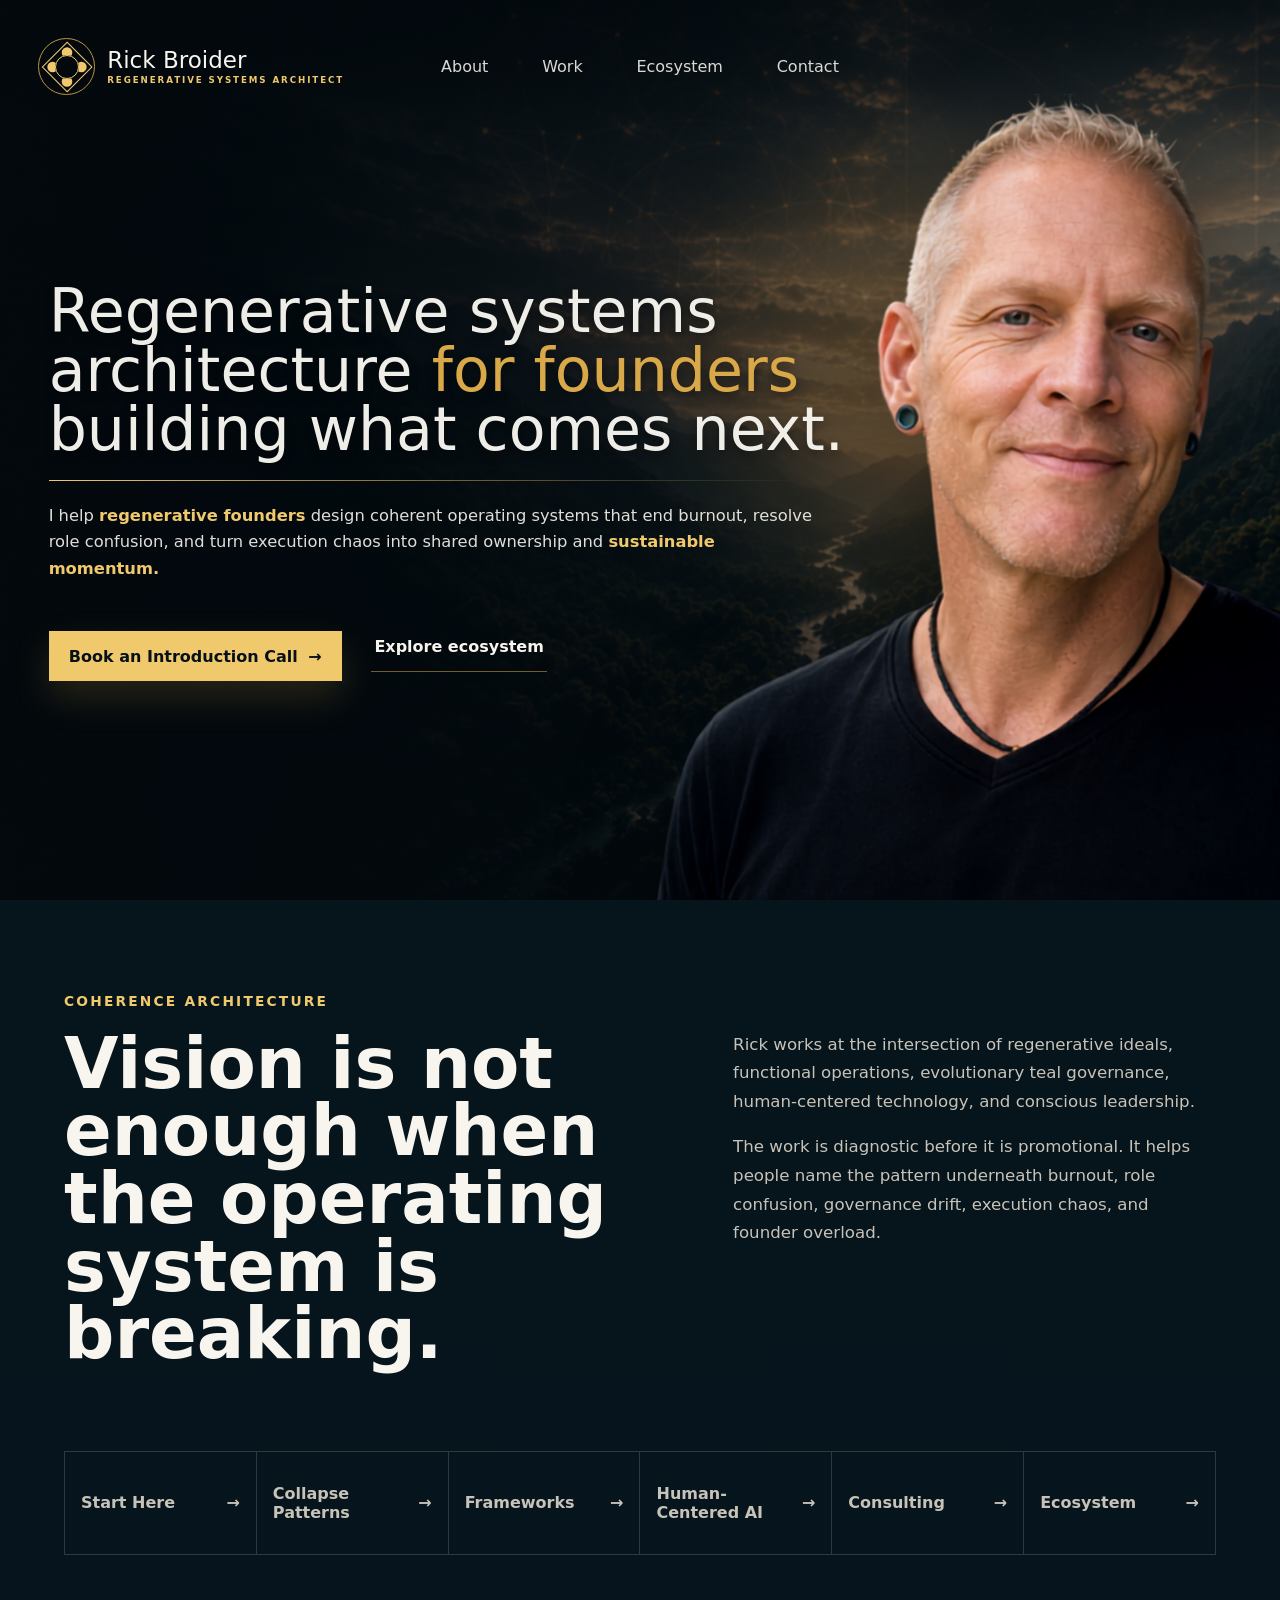
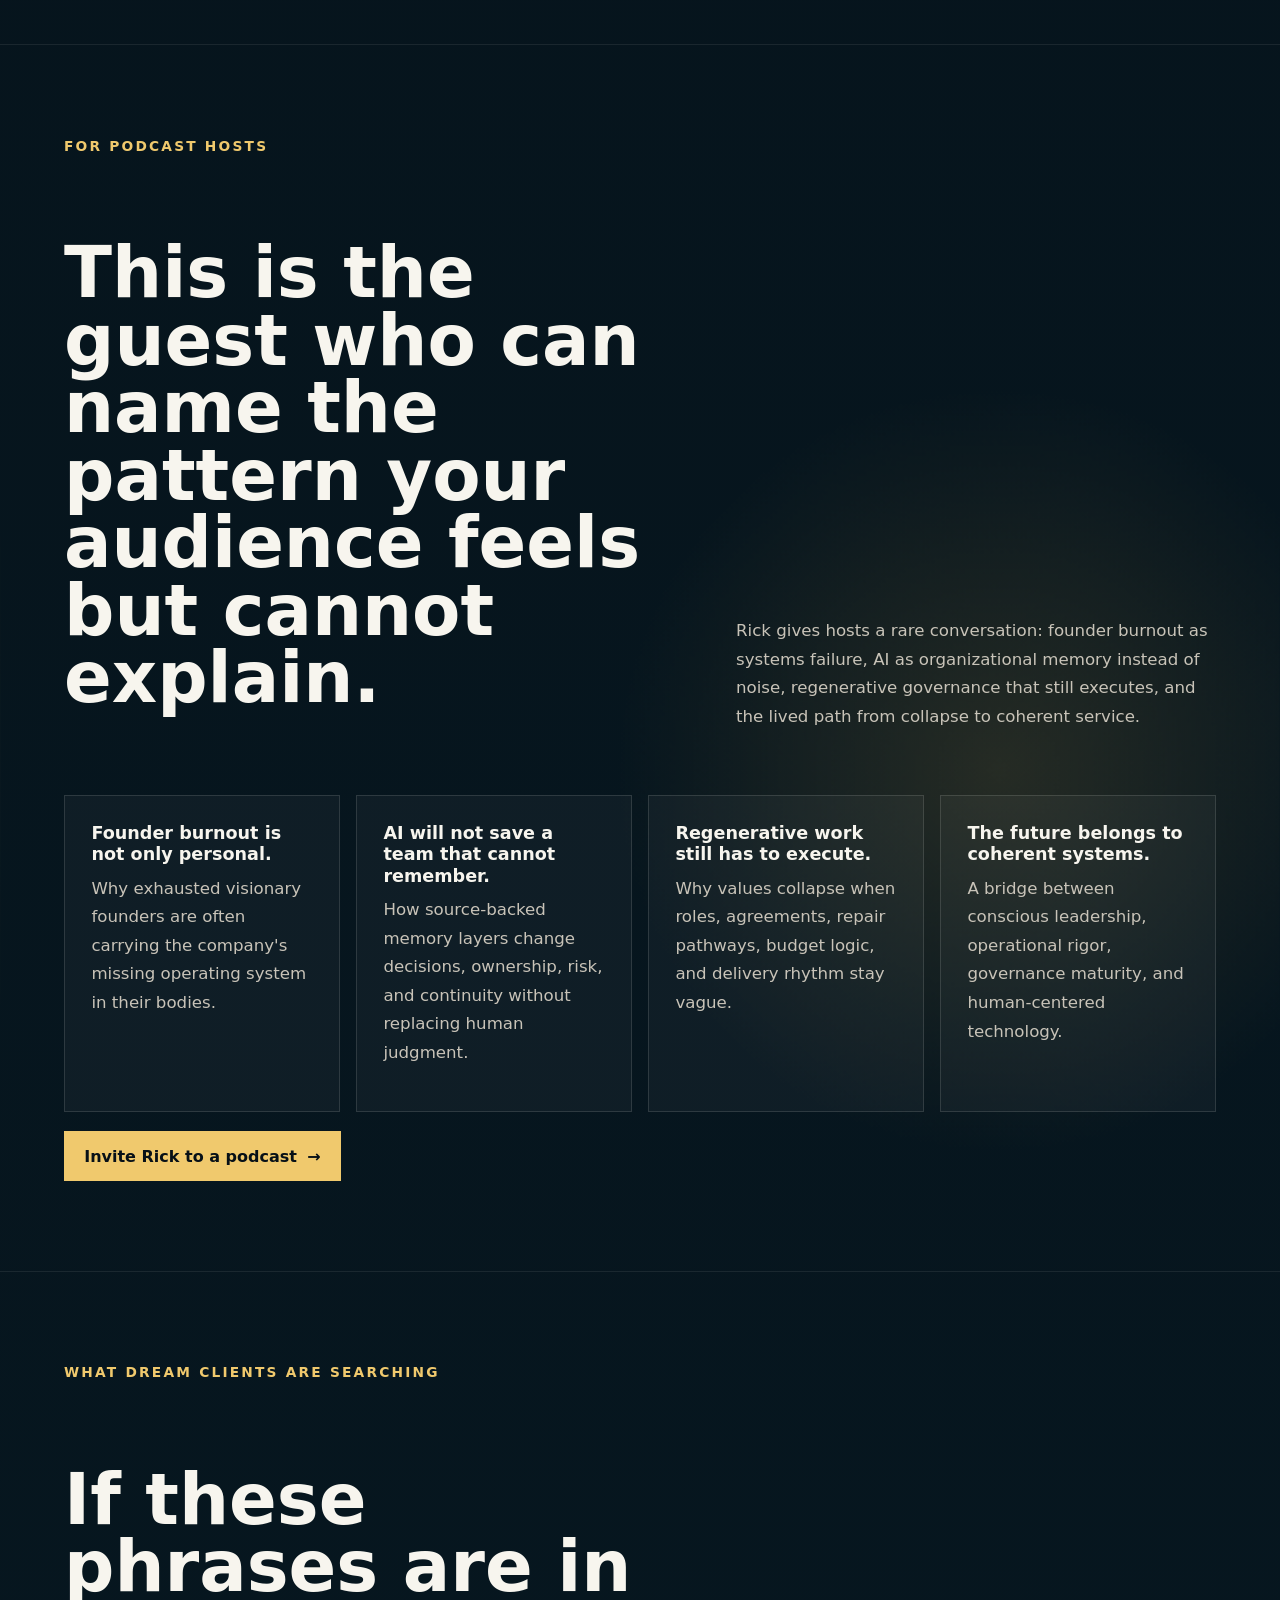
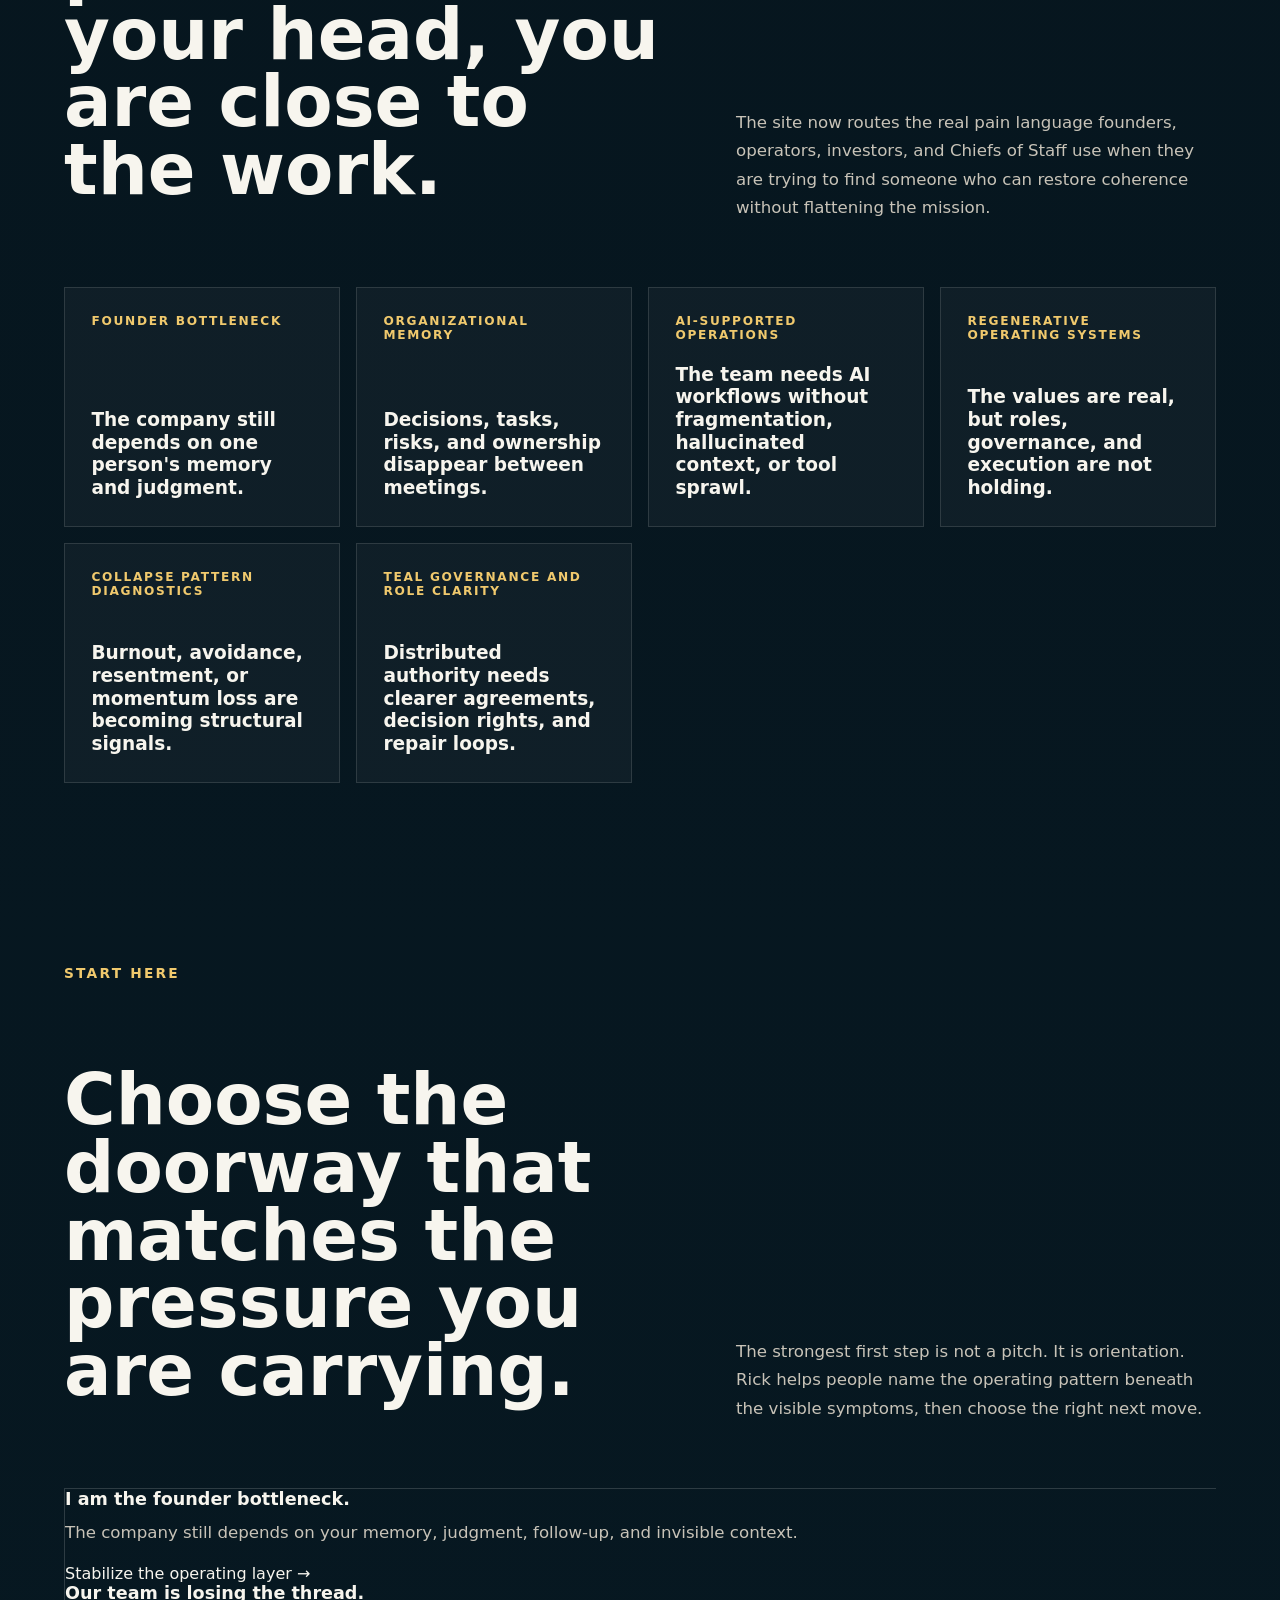
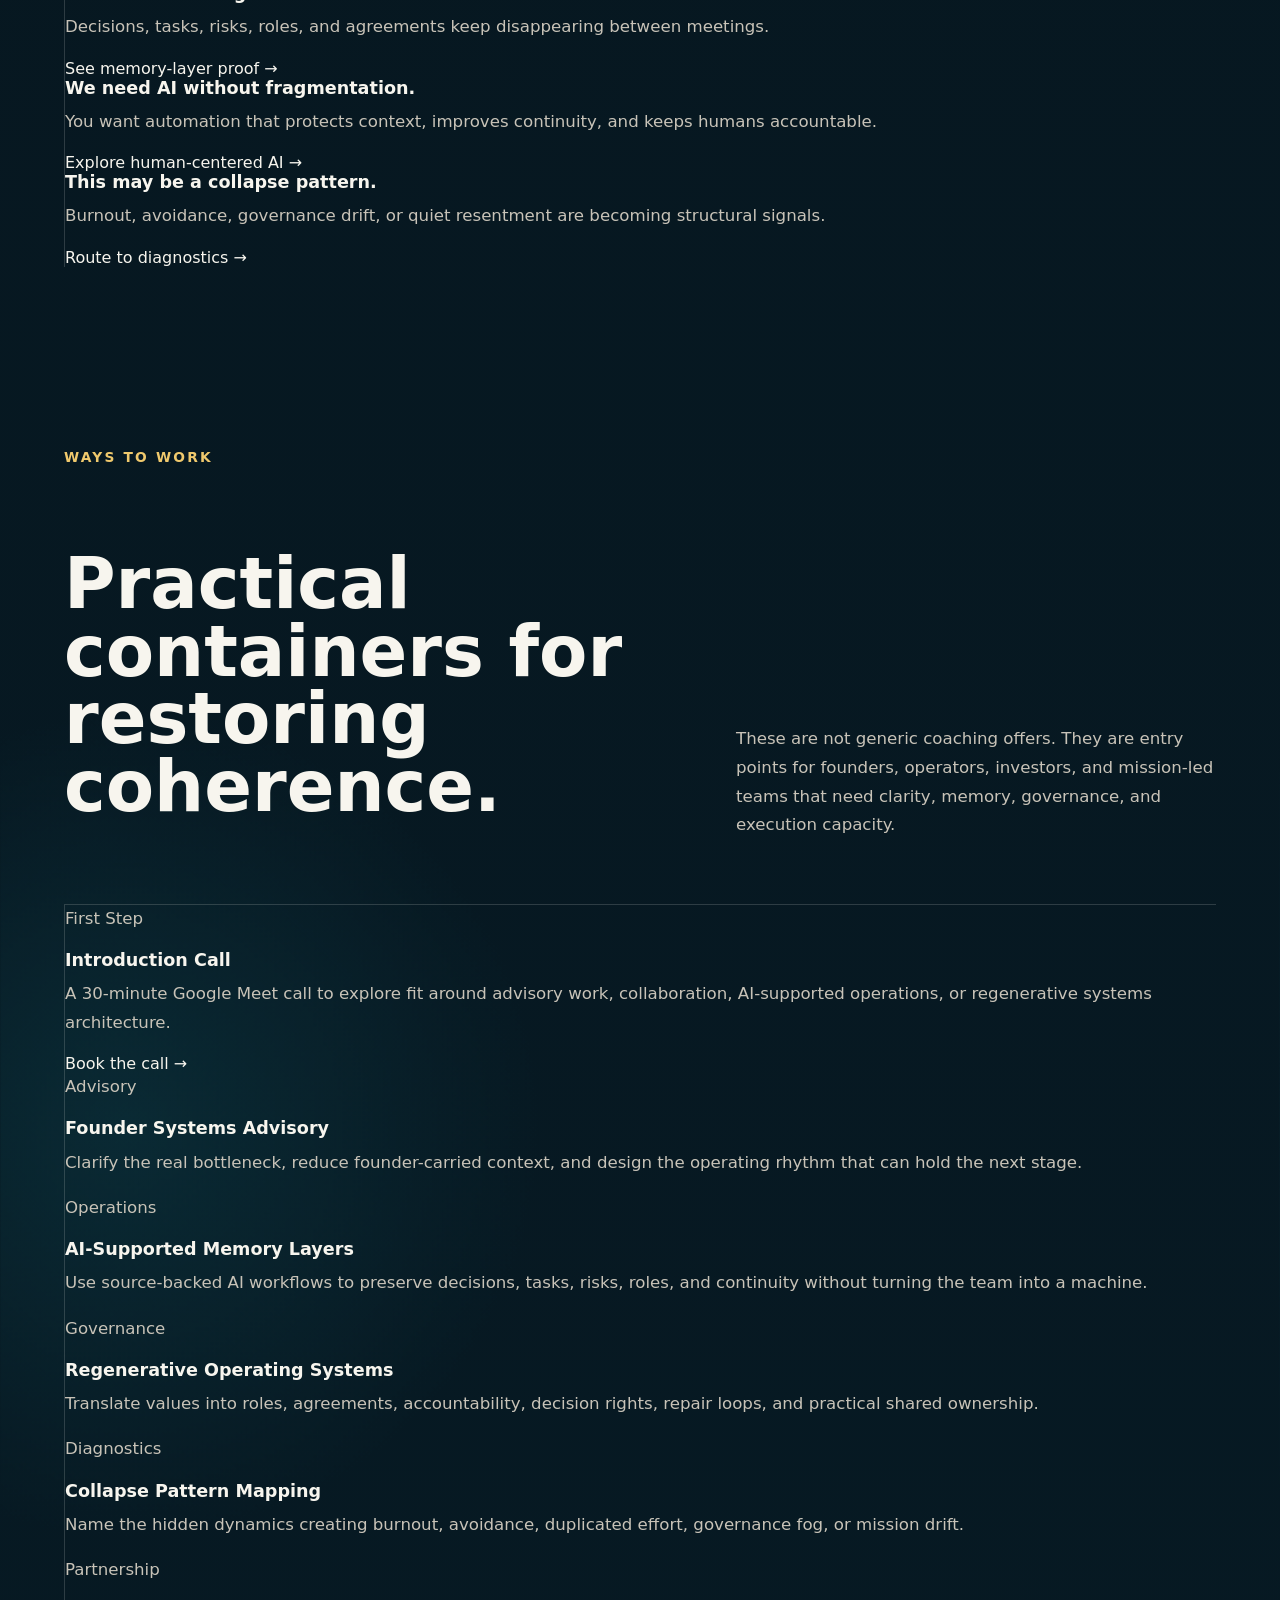
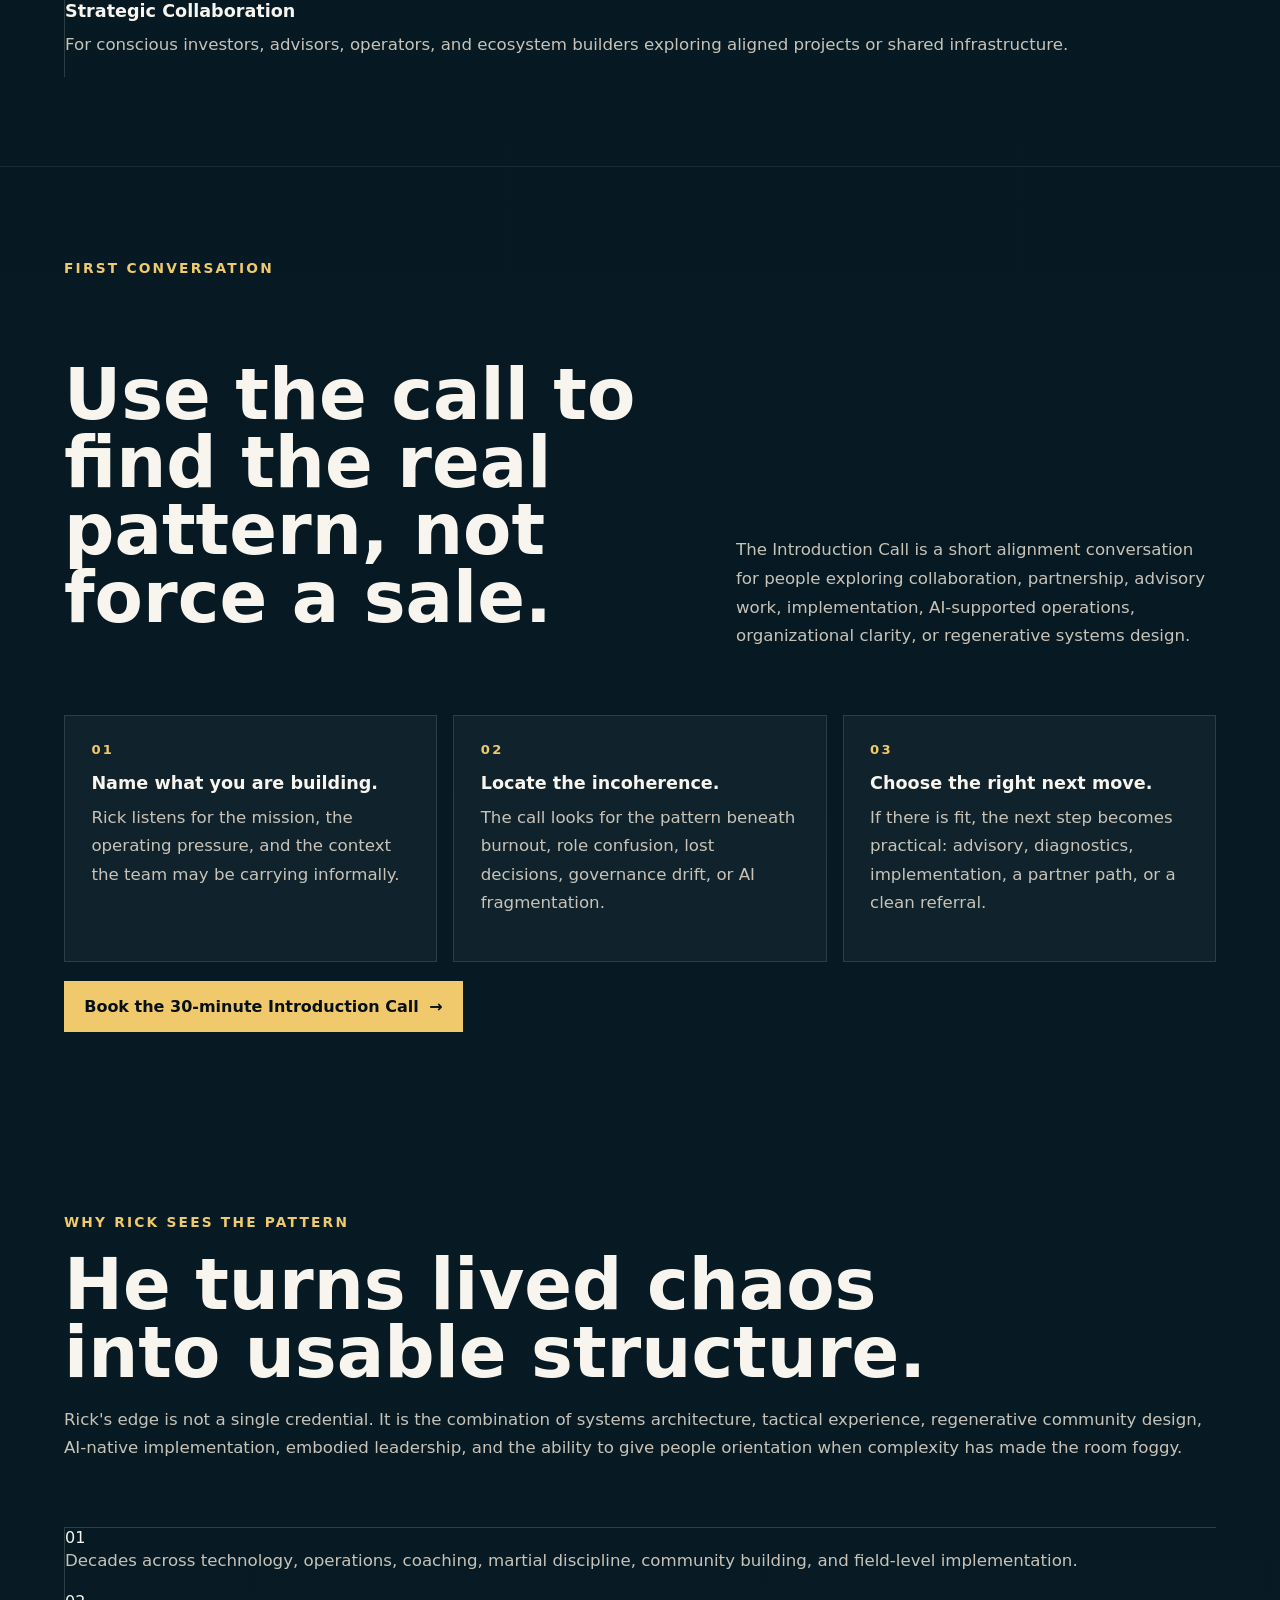
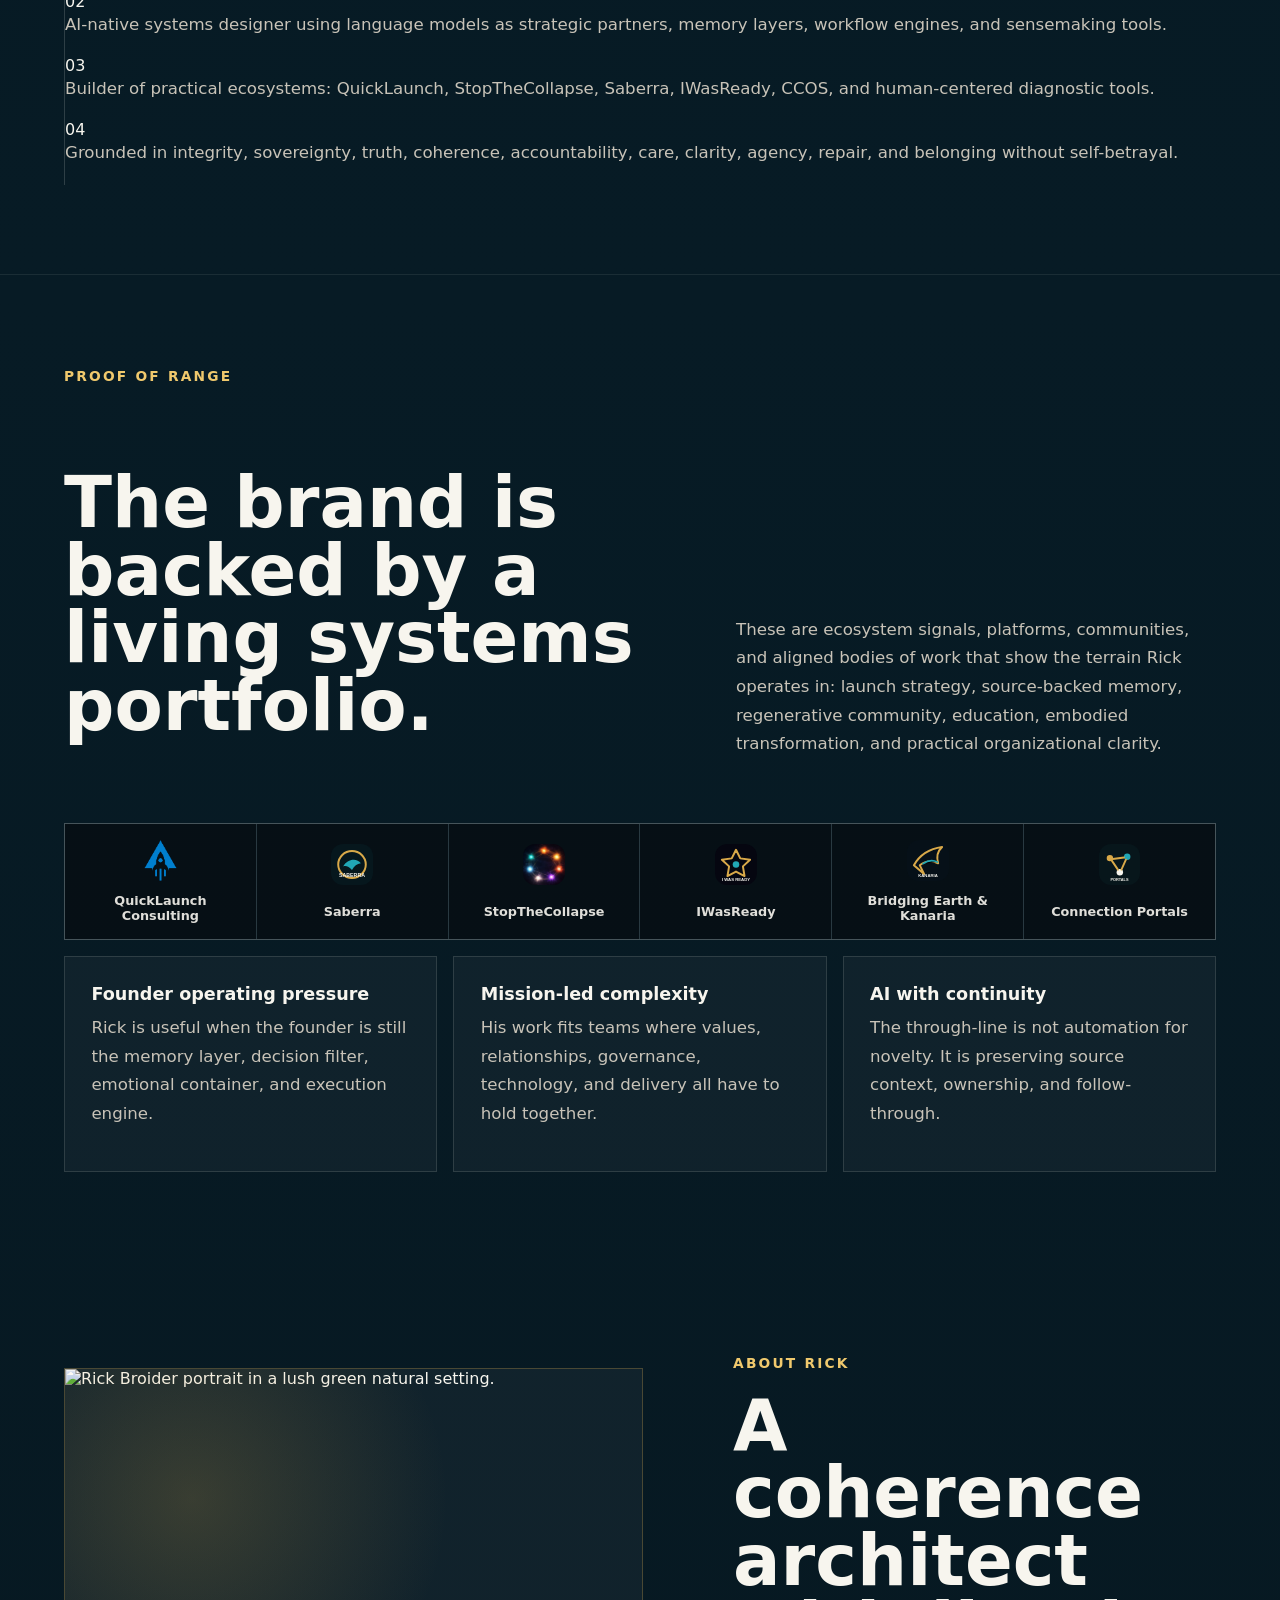
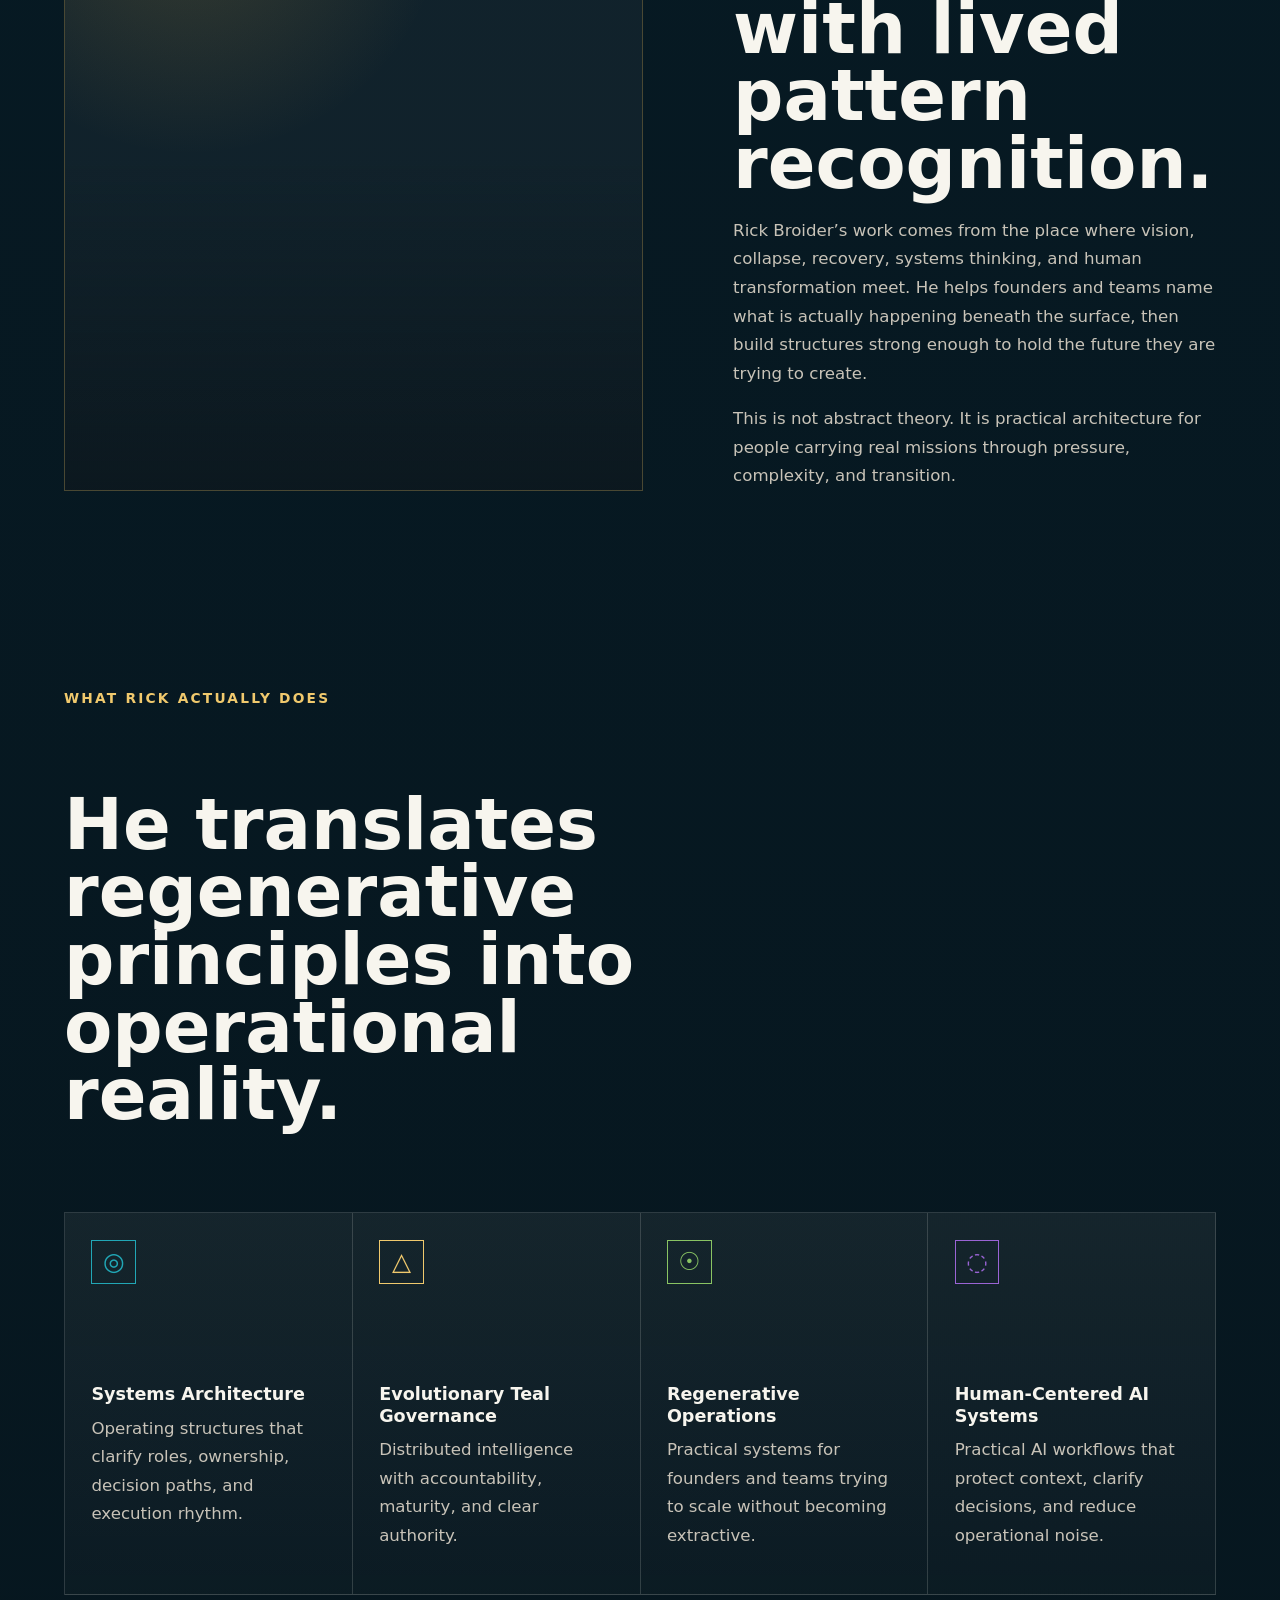
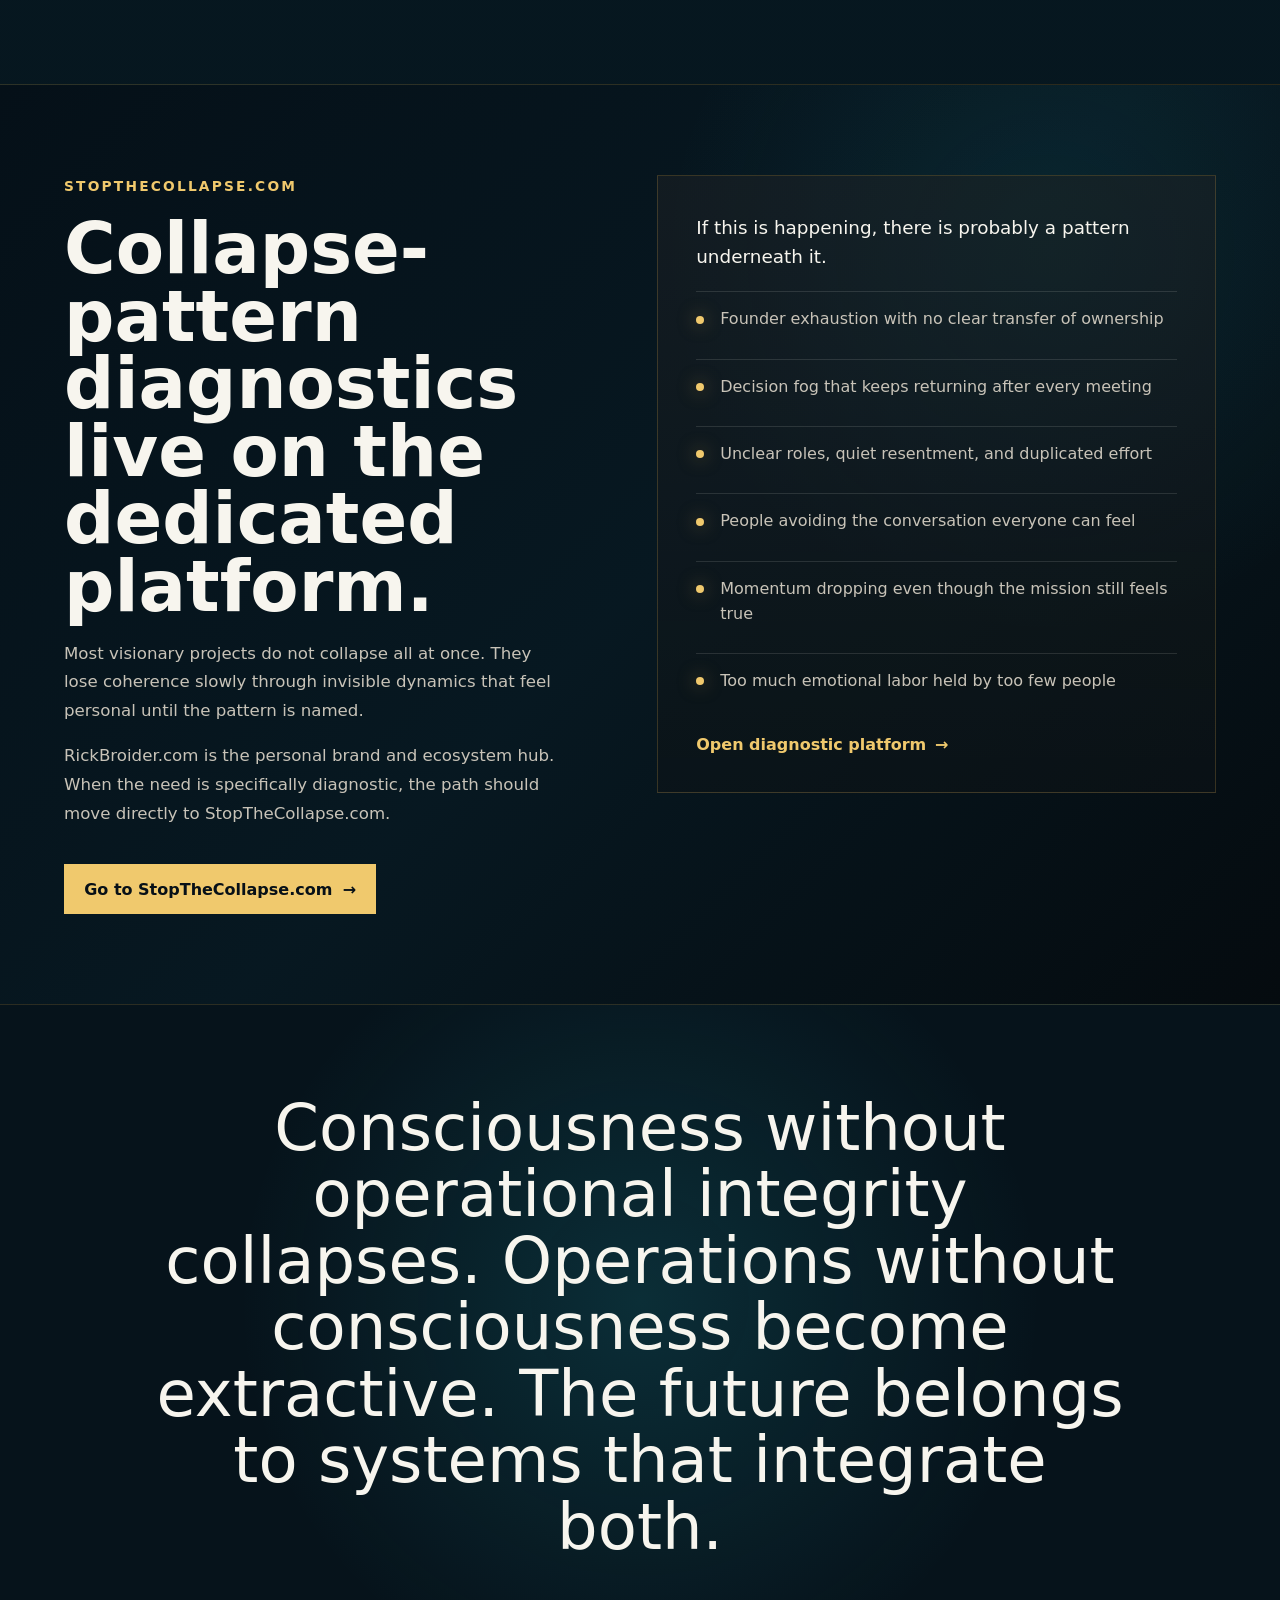
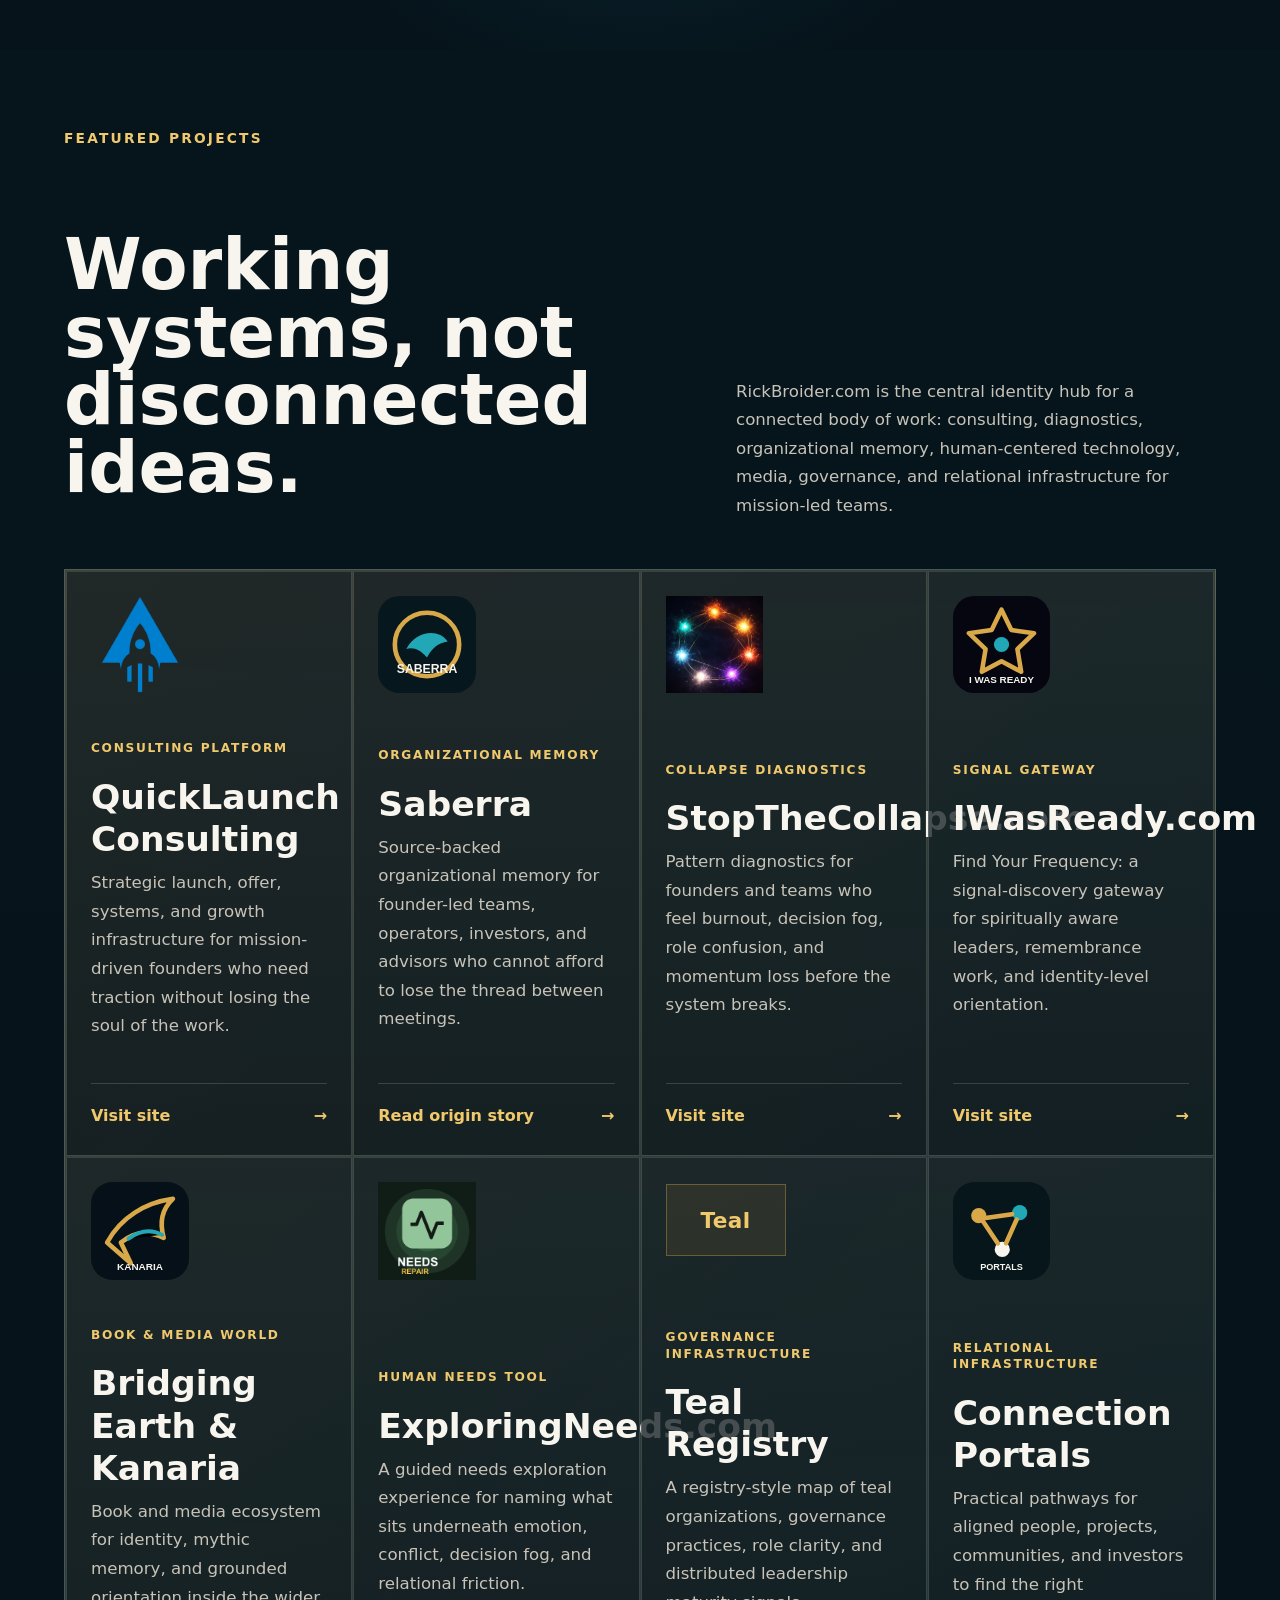
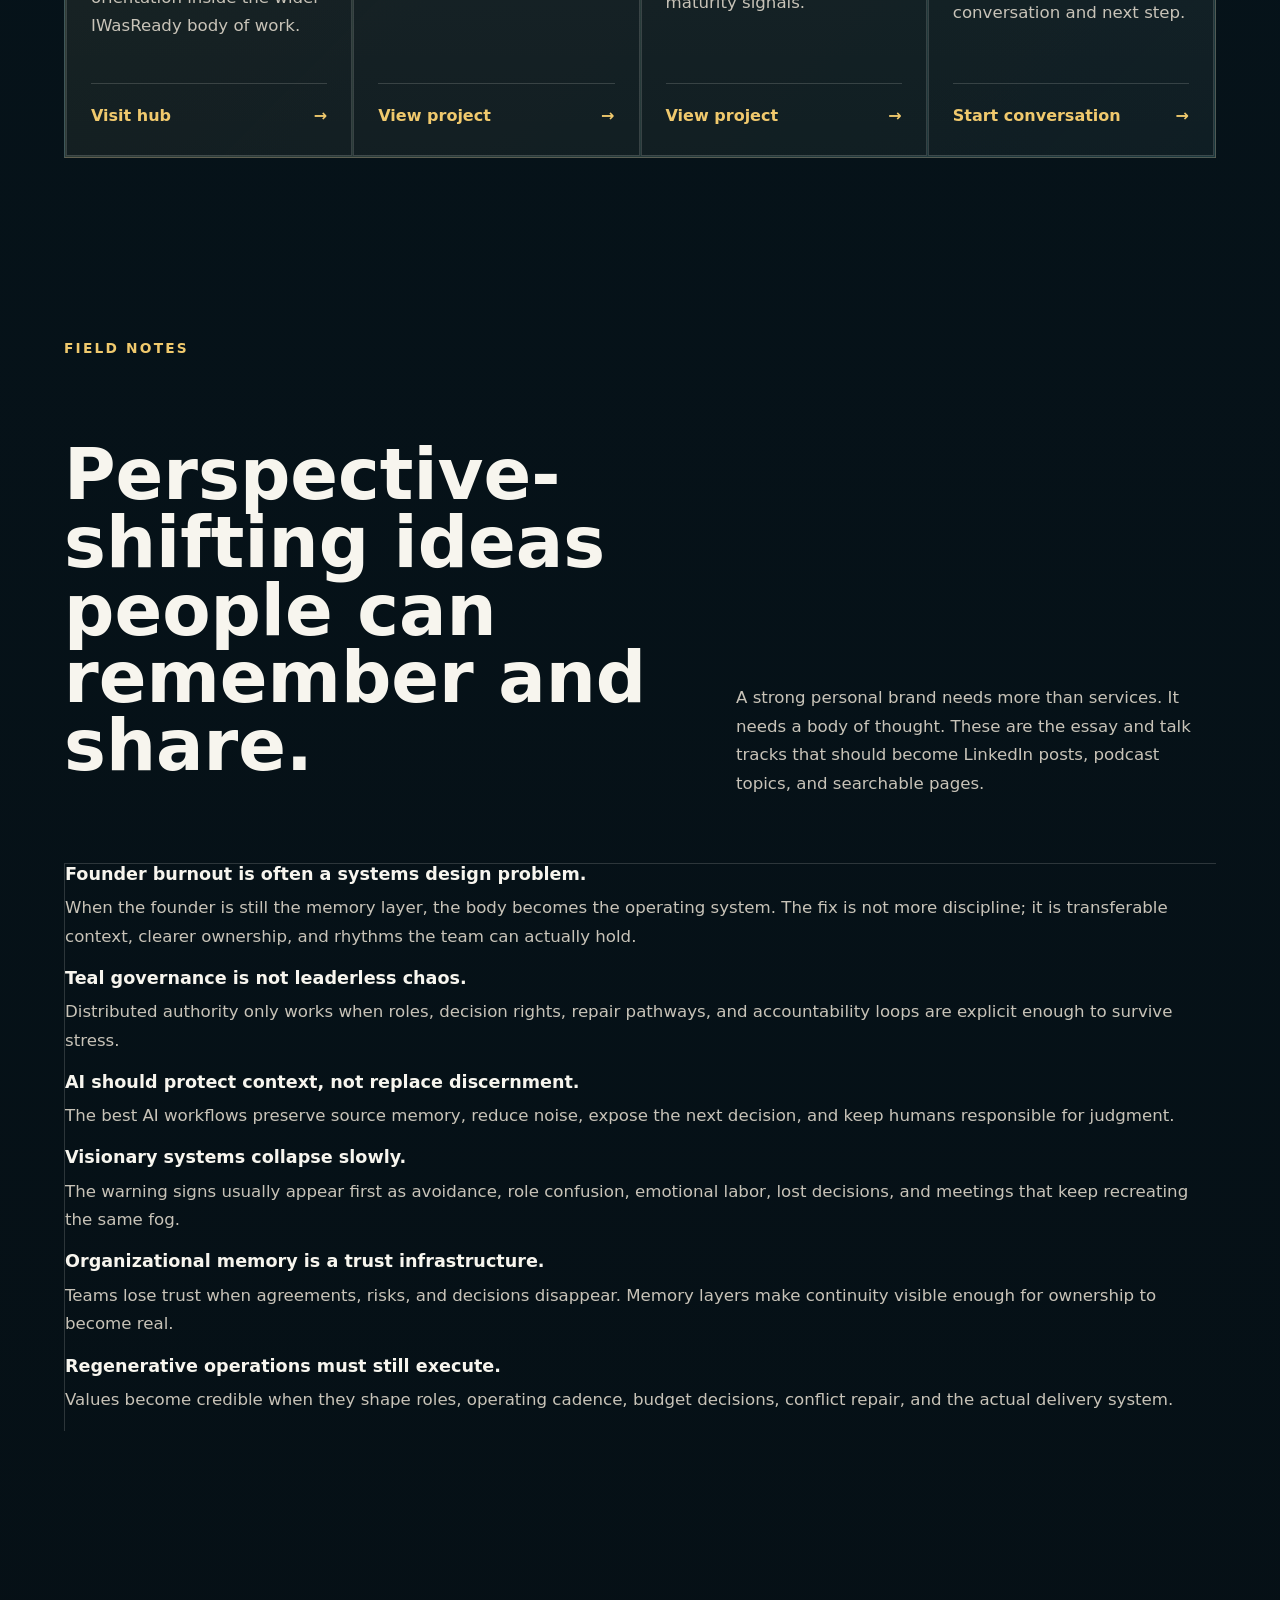
==== commit cde562d3: "Use served brand asset paths" ====
--- a/index.html
+++ b/index.html
@@ -386,27 +386,27 @@
         </div>
         <div class="logo-cloud" aria-label="Ecosystem brands and aligned work">
           <a href="https://quicklaunchconsulting.com/" target="_blank" rel="noopener" aria-label="Open QuickLaunch Consulting">
-            <img src="assets/ecosystem-icons/quicklaunch.png" alt="" loading="lazy" />
+            <img src="assets/brand-quicklaunch.png" alt="" loading="lazy" />
             <span>QuickLaunch Consulting</span>
           </a>
           <a href="saberra-founder-story/" aria-label="Read the Saberra founder story">
-            <img src="assets/ecosystem-icons/saberra.svg" alt="" loading="lazy" />
+            <img src="assets/brand-saberra.svg" alt="" loading="lazy" />
             <span>Saberra</span>
           </a>
           <a href="https://stopthecollapse.com/" target="_blank" rel="noopener" aria-label="Open StopTheCollapse">
-            <img src="assets/ecosystem-icons/stopthecollapse.png" alt="" loading="lazy" />
+            <img src="assets/brand-stopthecollapse.png" alt="" loading="lazy" />
             <span>StopTheCollapse</span>
           </a>
           <a href="https://iwasready.com/" target="_blank" rel="noopener" aria-label="Open IWasReady">
-            <img src="assets/ecosystem-icons/iwasready.svg" alt="" loading="lazy" />
+            <img src="assets/brand-iwasready.svg" alt="" loading="lazy" />
             <span>IWasReady</span>
           </a>
           <a href="https://iwasready.com/" target="_blank" rel="noopener" aria-label="Open Bridging Earth and Kanaria">
-            <img src="assets/ecosystem-icons/kanaria.svg" alt="" loading="lazy" />
+            <img src="assets/brand-kanaria.svg" alt="" loading="lazy" />
             <span>Bridging Earth &amp; Kanaria</span>
           </a>
           <a href="#contact" aria-label="Explore Connection Portals with Rick">
-            <img src="assets/ecosystem-icons/connection-portals.svg" alt="" loading="lazy" />
+            <img src="assets/brand-connection-portals.svg" alt="" loading="lazy" />
             <span>Connection Portals</span>
           </a>
         </div>
@@ -516,7 +516,7 @@
         </div>
         <div class="projects-layout featured-project-grid" aria-label="Featured projects and ecosystem platforms">
           <a class="project-card" href="https://quicklaunchconsulting.com/" target="_blank" rel="noopener" aria-label="Open QuickLaunch Consulting">
-            <div class="project-logo-wrap"><img src="assets/ecosystem-icons/quicklaunch-official.png" alt="QuickLaunch Consulting" loading="lazy" /></div>
+            <div class="project-logo-wrap"><img src="assets/brand-quicklaunch.png" alt="QuickLaunch Consulting" loading="lazy" /></div>
             <div>
               <p class="project-type">Consulting Platform</p>
               <h3>QuickLaunch Consulting</h3>
@@ -525,7 +525,7 @@
             <span class="project-link">Visit site <span>→</span></span>
           </a>
           <a class="project-card" href="saberra-founder-story/" aria-label="Read the Saberra founder story">
-            <div class="project-logo-wrap"><img src="assets/ecosystem-icons/saberra.svg" alt="Saberra" loading="lazy" /></div>
+            <div class="project-logo-wrap"><img src="assets/brand-saberra.svg" alt="Saberra" loading="lazy" /></div>
             <div>
               <p class="project-type">Organizational Memory</p>
               <h3>Saberra</h3>
@@ -534,7 +534,7 @@
             <span class="project-link">Read origin story <span>→</span></span>
           </a>
           <a class="project-card" href="https://stopthecollapse.com/" target="_blank" rel="noopener" aria-label="Open StopTheCollapse.com">
-            <div class="project-logo-wrap"><img src="assets/ecosystem-icons/stopthecollapse-official.png" alt="StopTheCollapse.com" loading="lazy" /></div>
+            <div class="project-logo-wrap"><img src="assets/brand-stopthecollapse.png" alt="StopTheCollapse.com" loading="lazy" /></div>
             <div>
               <p class="project-type">Collapse Diagnostics</p>
               <h3>StopTheCollapse.com</h3>
@@ -543,7 +543,7 @@
             <span class="project-link">Visit site <span>→</span></span>
           </a>
           <a class="project-card" href="https://iwasready.com/" target="_blank" rel="noopener" aria-label="Open IWasReady.com">
-            <div class="project-logo-wrap"><img src="assets/ecosystem-icons/iwasready.svg" alt="IWasReady.com" loading="lazy" /></div>
+            <div class="project-logo-wrap"><img src="assets/brand-iwasready.svg" alt="IWasReady.com" loading="lazy" /></div>
             <div>
               <p class="project-type">Signal Gateway</p>
               <h3>IWasReady.com</h3>
@@ -552,7 +552,7 @@
             <span class="project-link">Visit site <span>→</span></span>
           </a>
           <a class="project-card" href="https://iwasready.com/" target="_blank" rel="noopener" aria-label="Open Bridging Earth and Kanaria">
-            <div class="project-logo-wrap"><img src="assets/ecosystem-icons/kanaria.svg" alt="Bridging Earth and Kanaria" loading="lazy" /></div>
+            <div class="project-logo-wrap"><img src="assets/brand-kanaria.svg" alt="Bridging Earth and Kanaria" loading="lazy" /></div>
             <div>
               <p class="project-type">Book & Media World</p>
               <h3>Bridging Earth &amp; Kanaria</h3>
@@ -561,7 +561,7 @@
             <span class="project-link">Visit hub <span>→</span></span>
           </a>
           <a class="project-card" href="https://agent5d-369.github.io/emotion-needs-explorer/" target="_blank" rel="noopener" aria-label="Open ExploringNeeds.com">
-            <div class="project-logo-wrap"><img src="assets/ecosystem-icons/exploringneeds-official.png" alt="ExploringNeeds.com" loading="lazy" /></div>
+            <div class="project-logo-wrap"><img src="assets/brand-exploringneeds.png" alt="ExploringNeeds.com" loading="lazy" /></div>
             <div>
               <p class="project-type">Human Needs Tool</p>
               <h3>ExploringNeeds.com</h3>
@@ -579,7 +579,7 @@
             <span class="project-link">View project <span>→</span></span>
           </a>
           <a class="project-card" href="#contact" aria-label="Start a conversation about Connection Portals">
-            <div class="project-logo-wrap"><img src="assets/ecosystem-icons/connection-portals.svg" alt="Connection Portals" loading="lazy" /></div>
+            <div class="project-logo-wrap"><img src="assets/brand-connection-portals.svg" alt="Connection Portals" loading="lazy" /></div>
             <div>
               <p class="project-type">Relational Infrastructure</p>
               <h3>Connection Portals</h3>
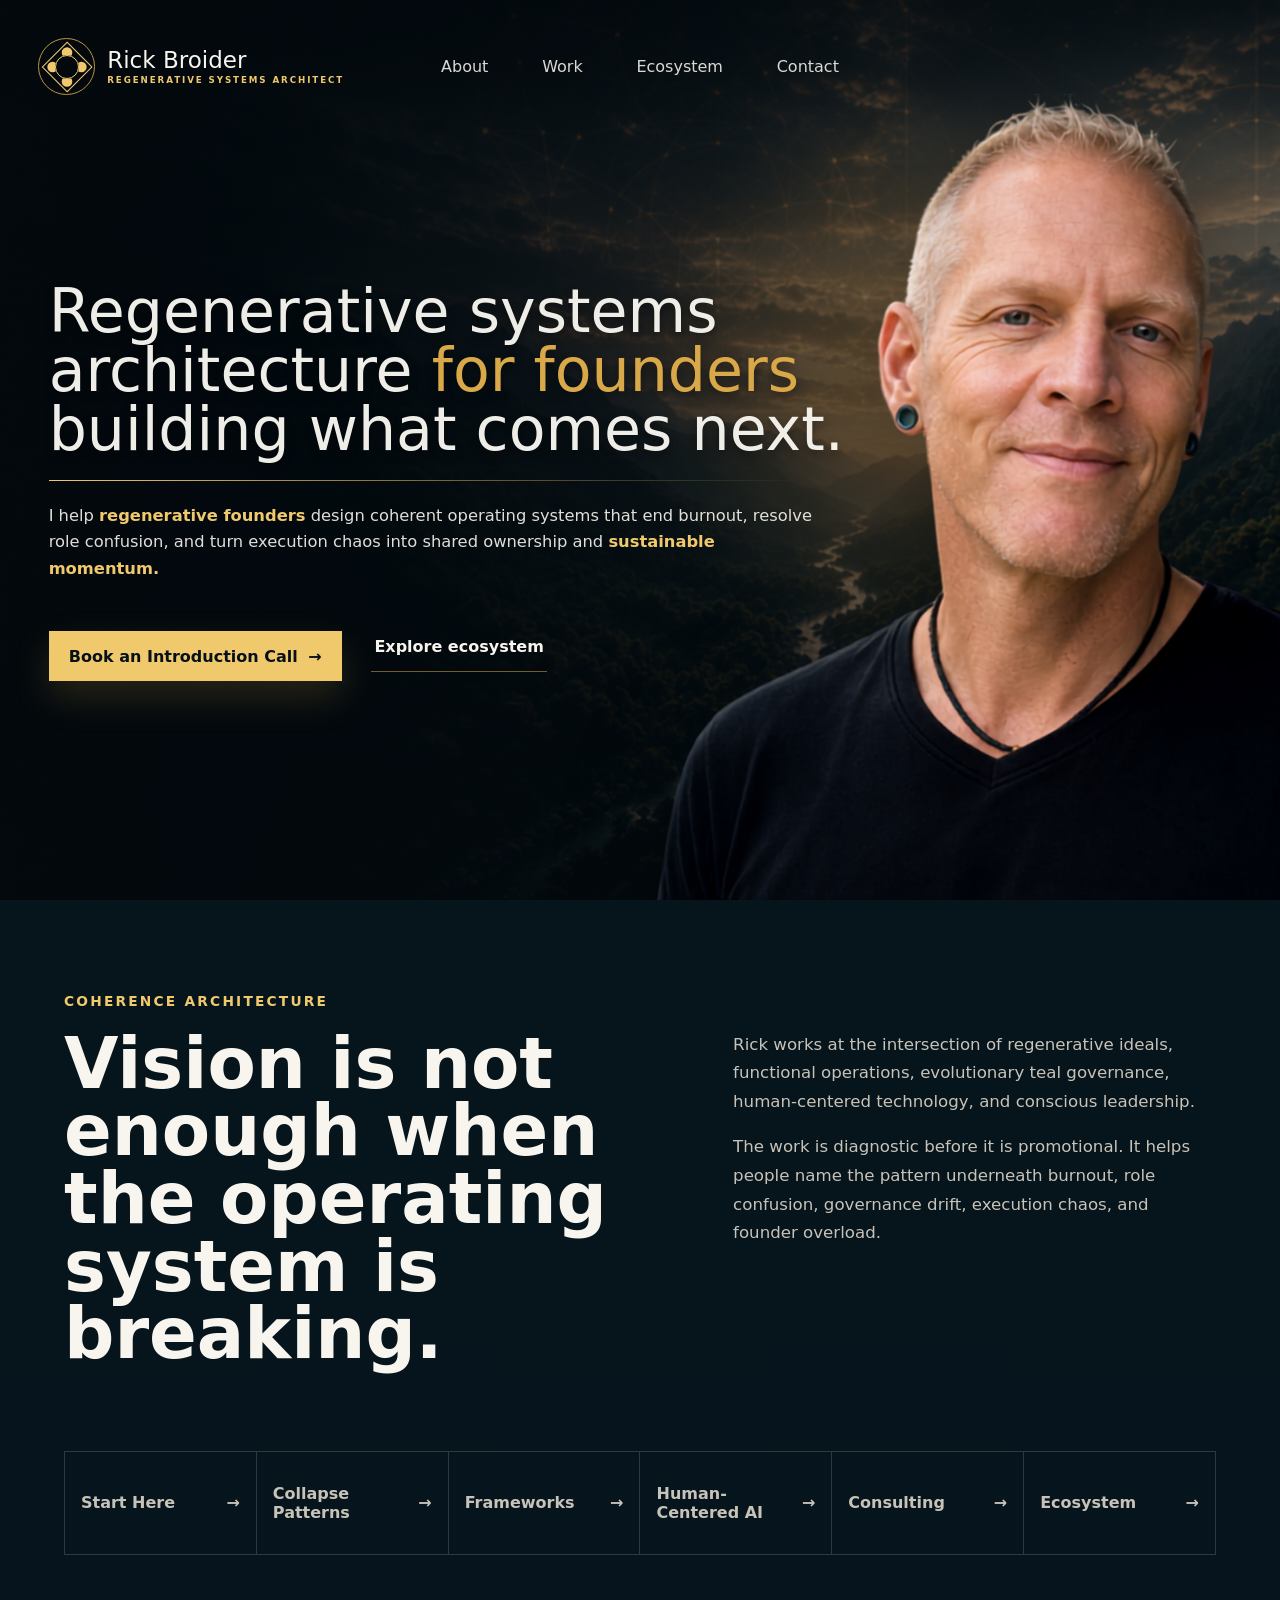
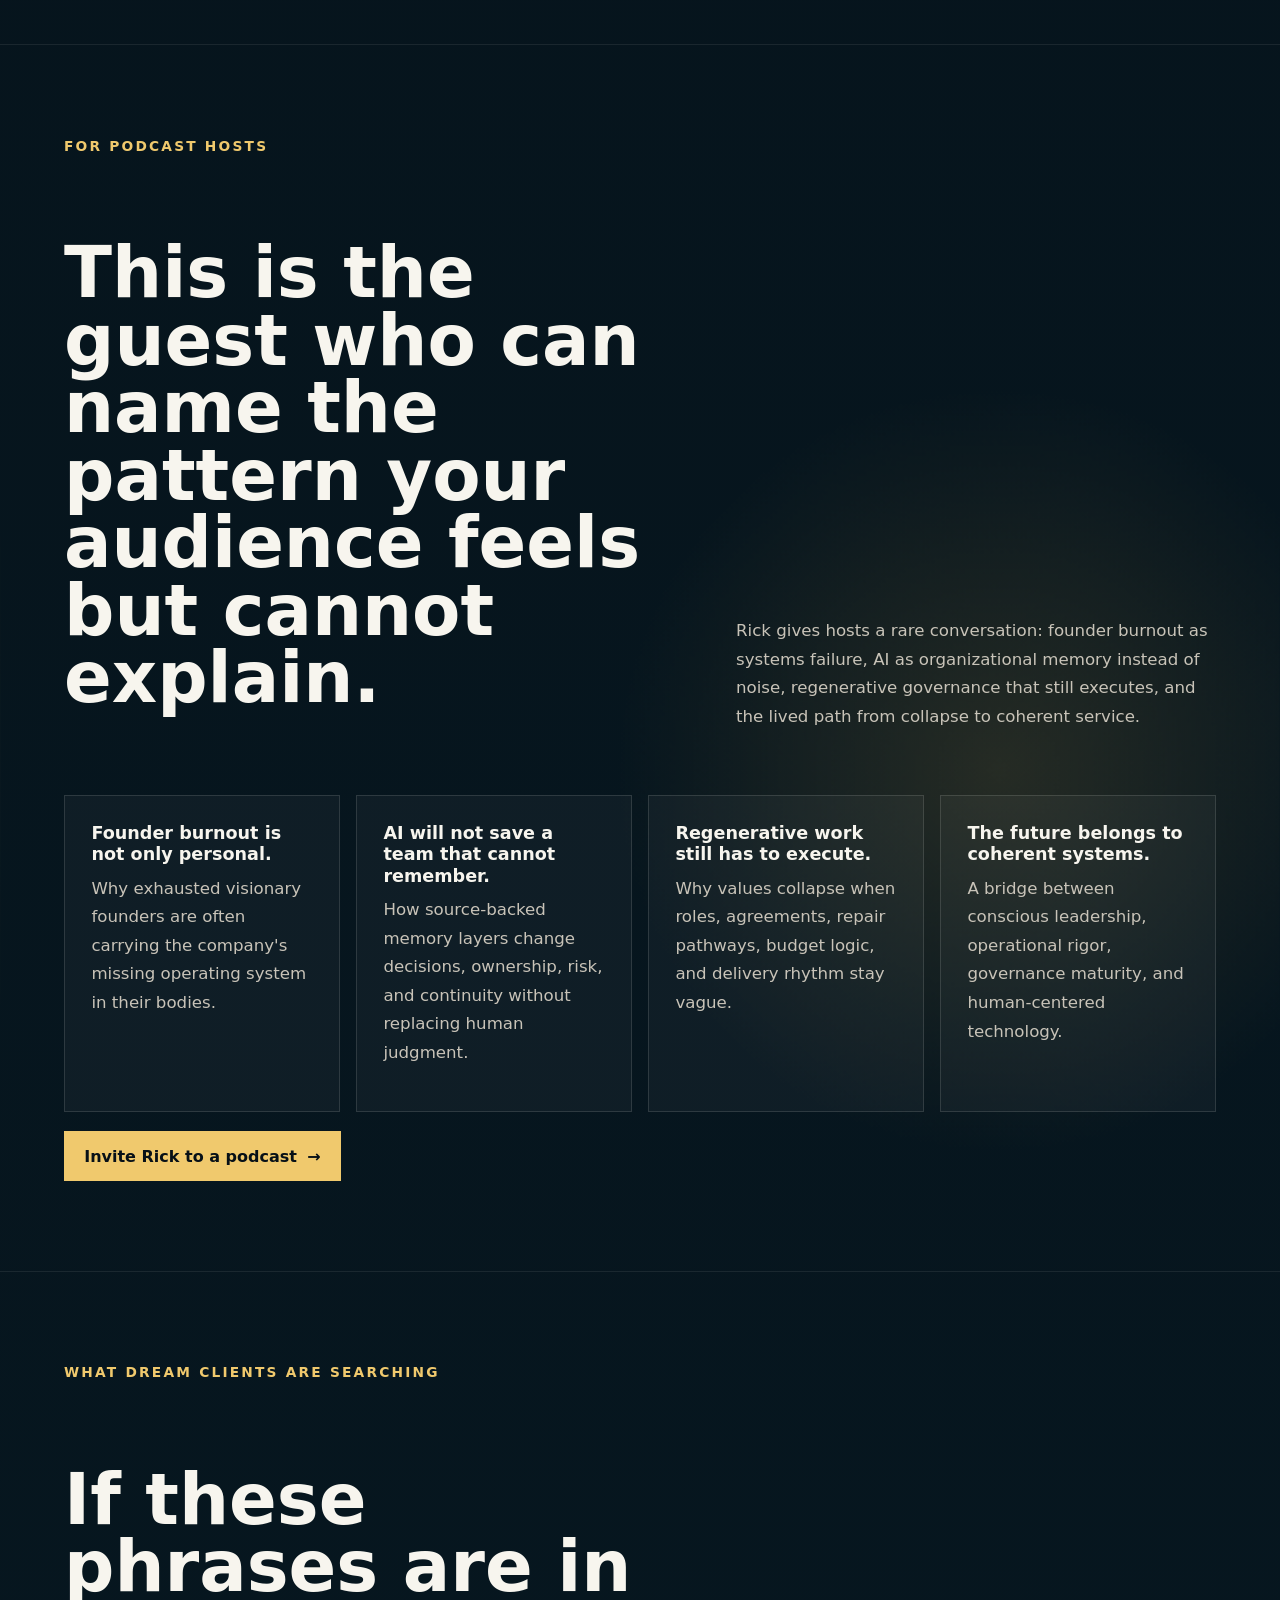
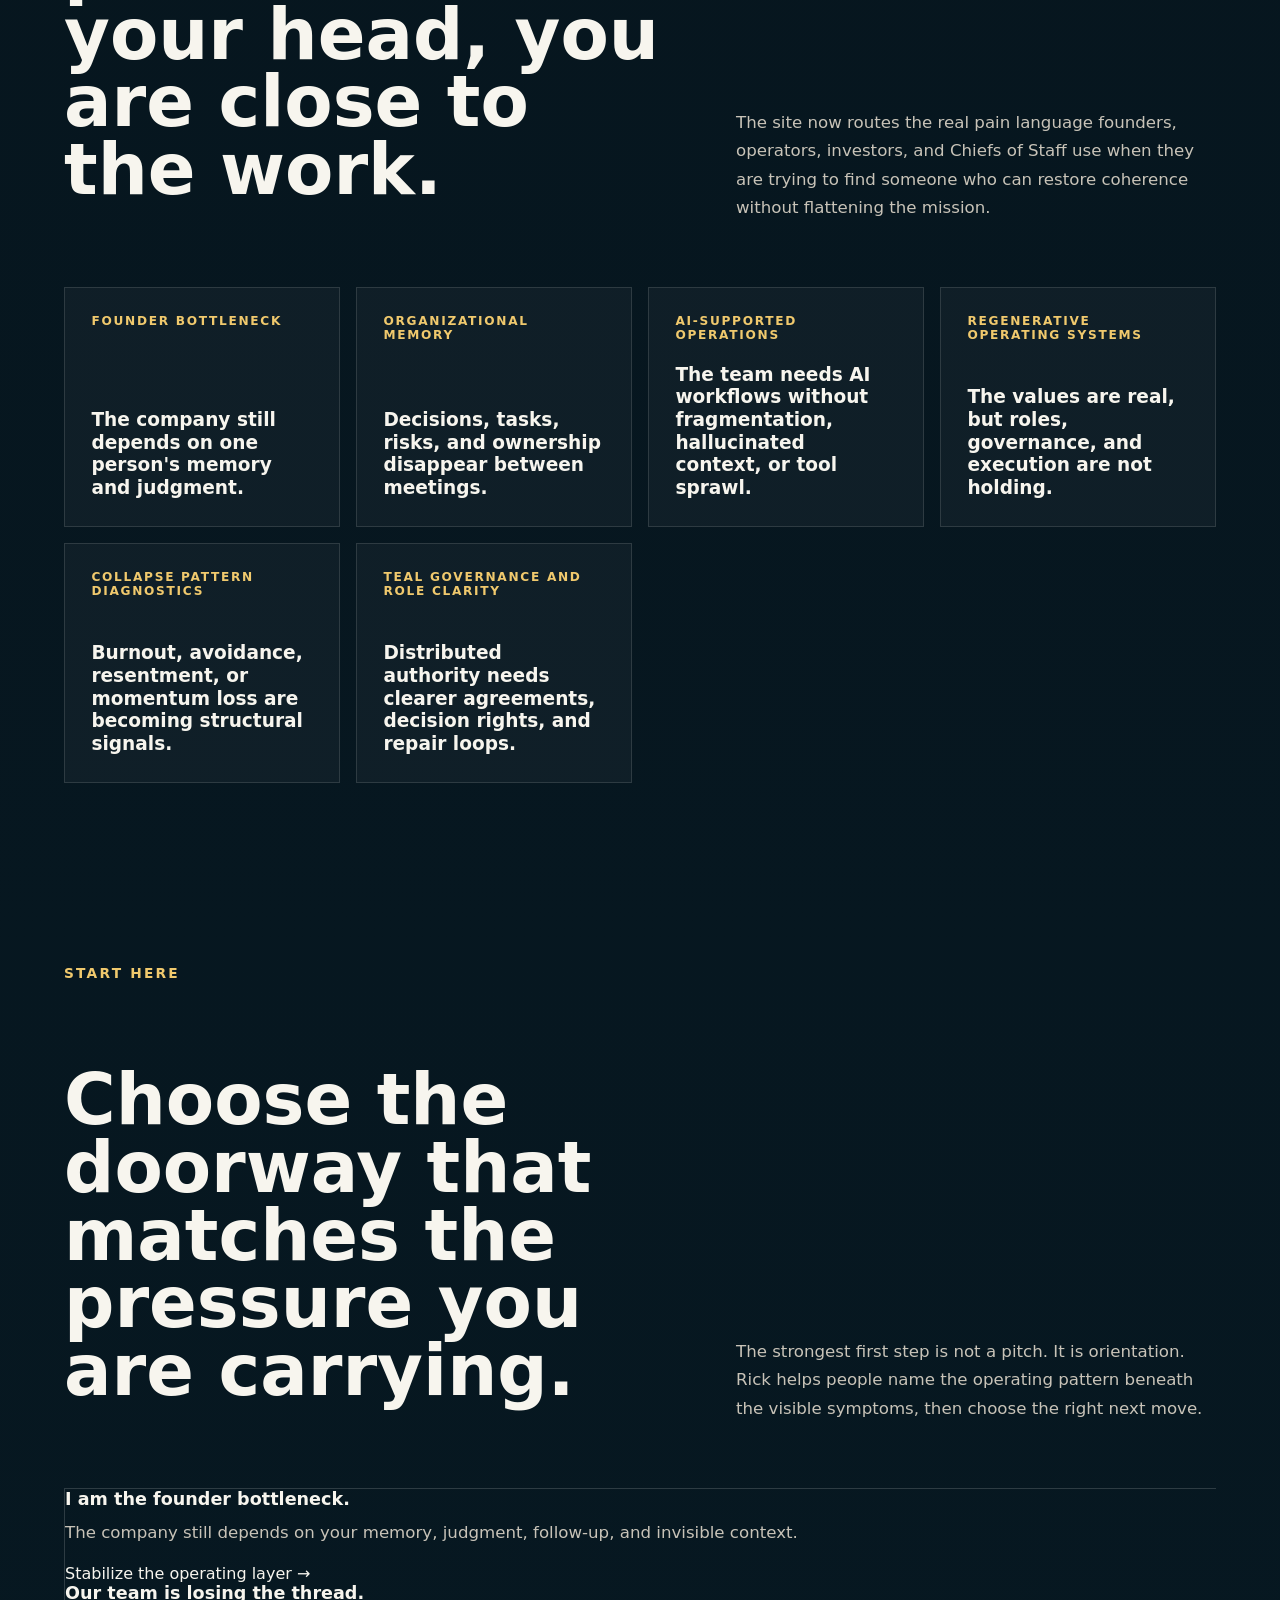
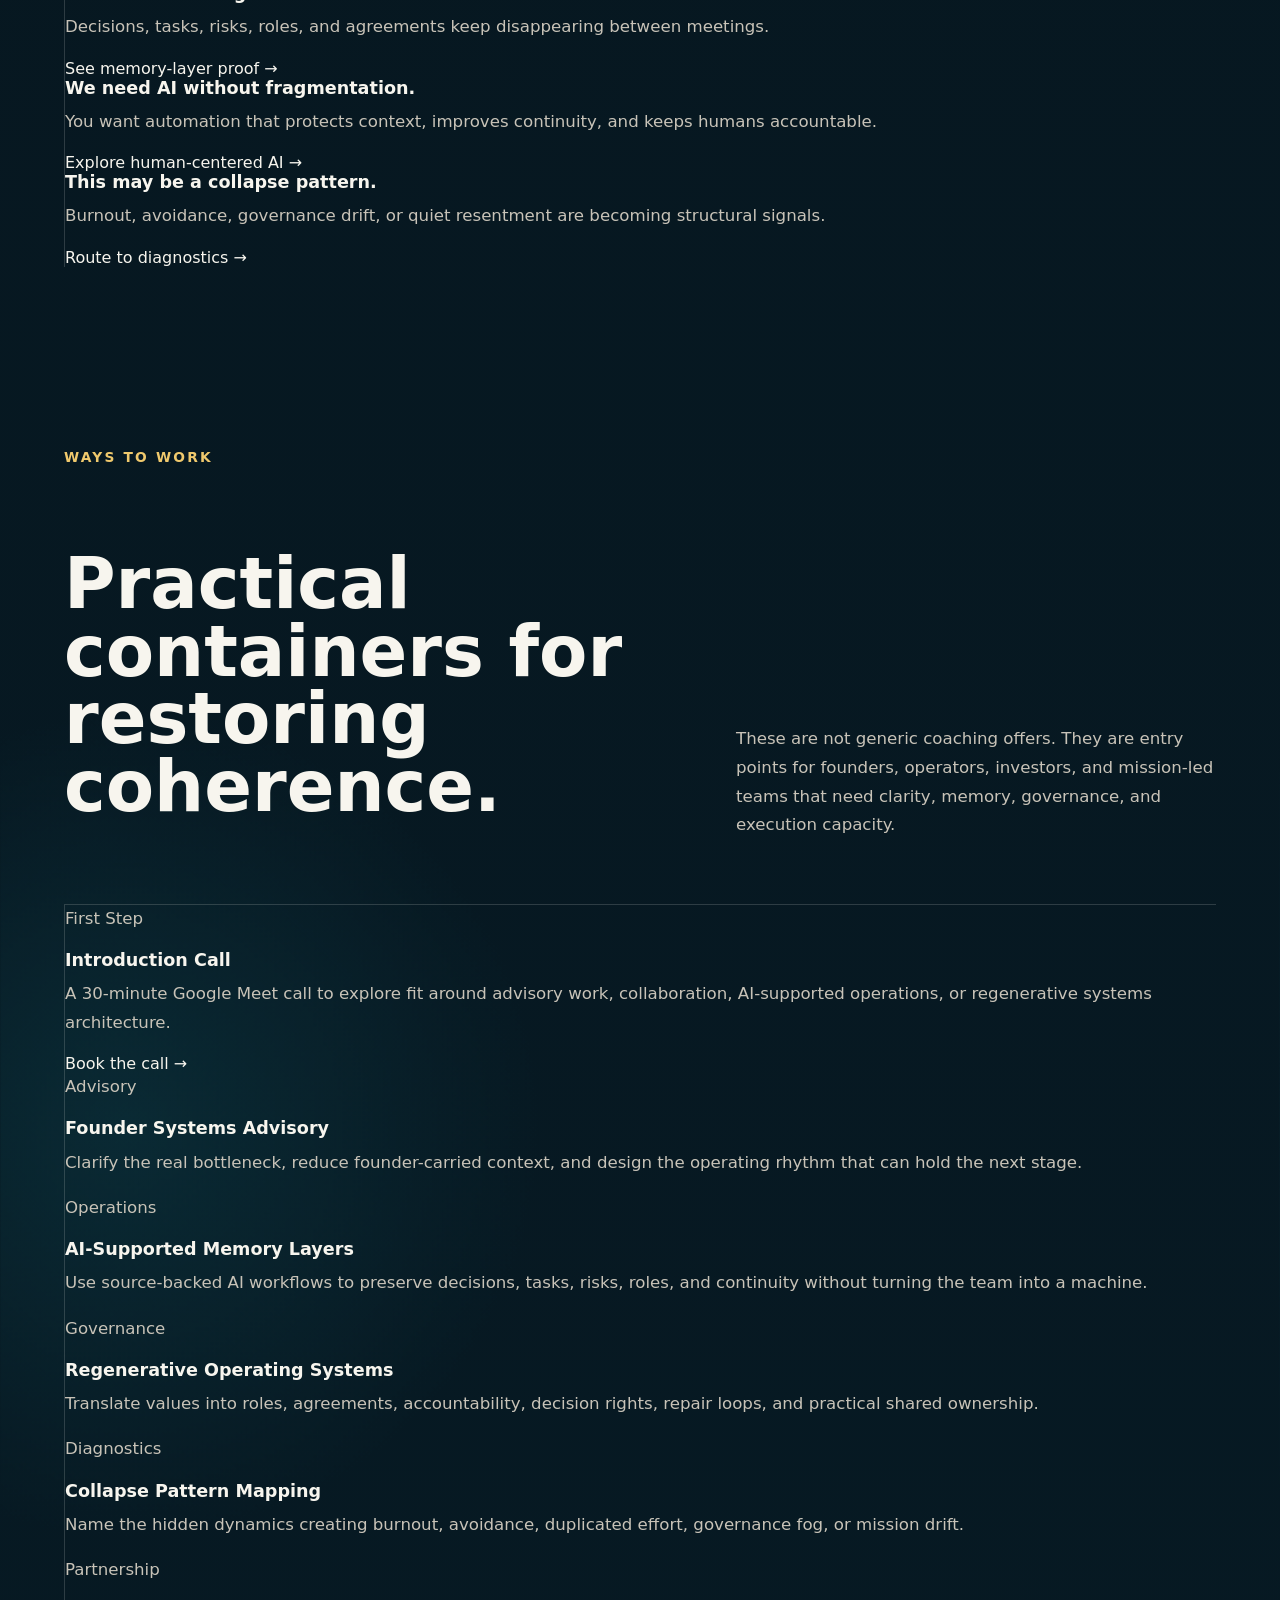
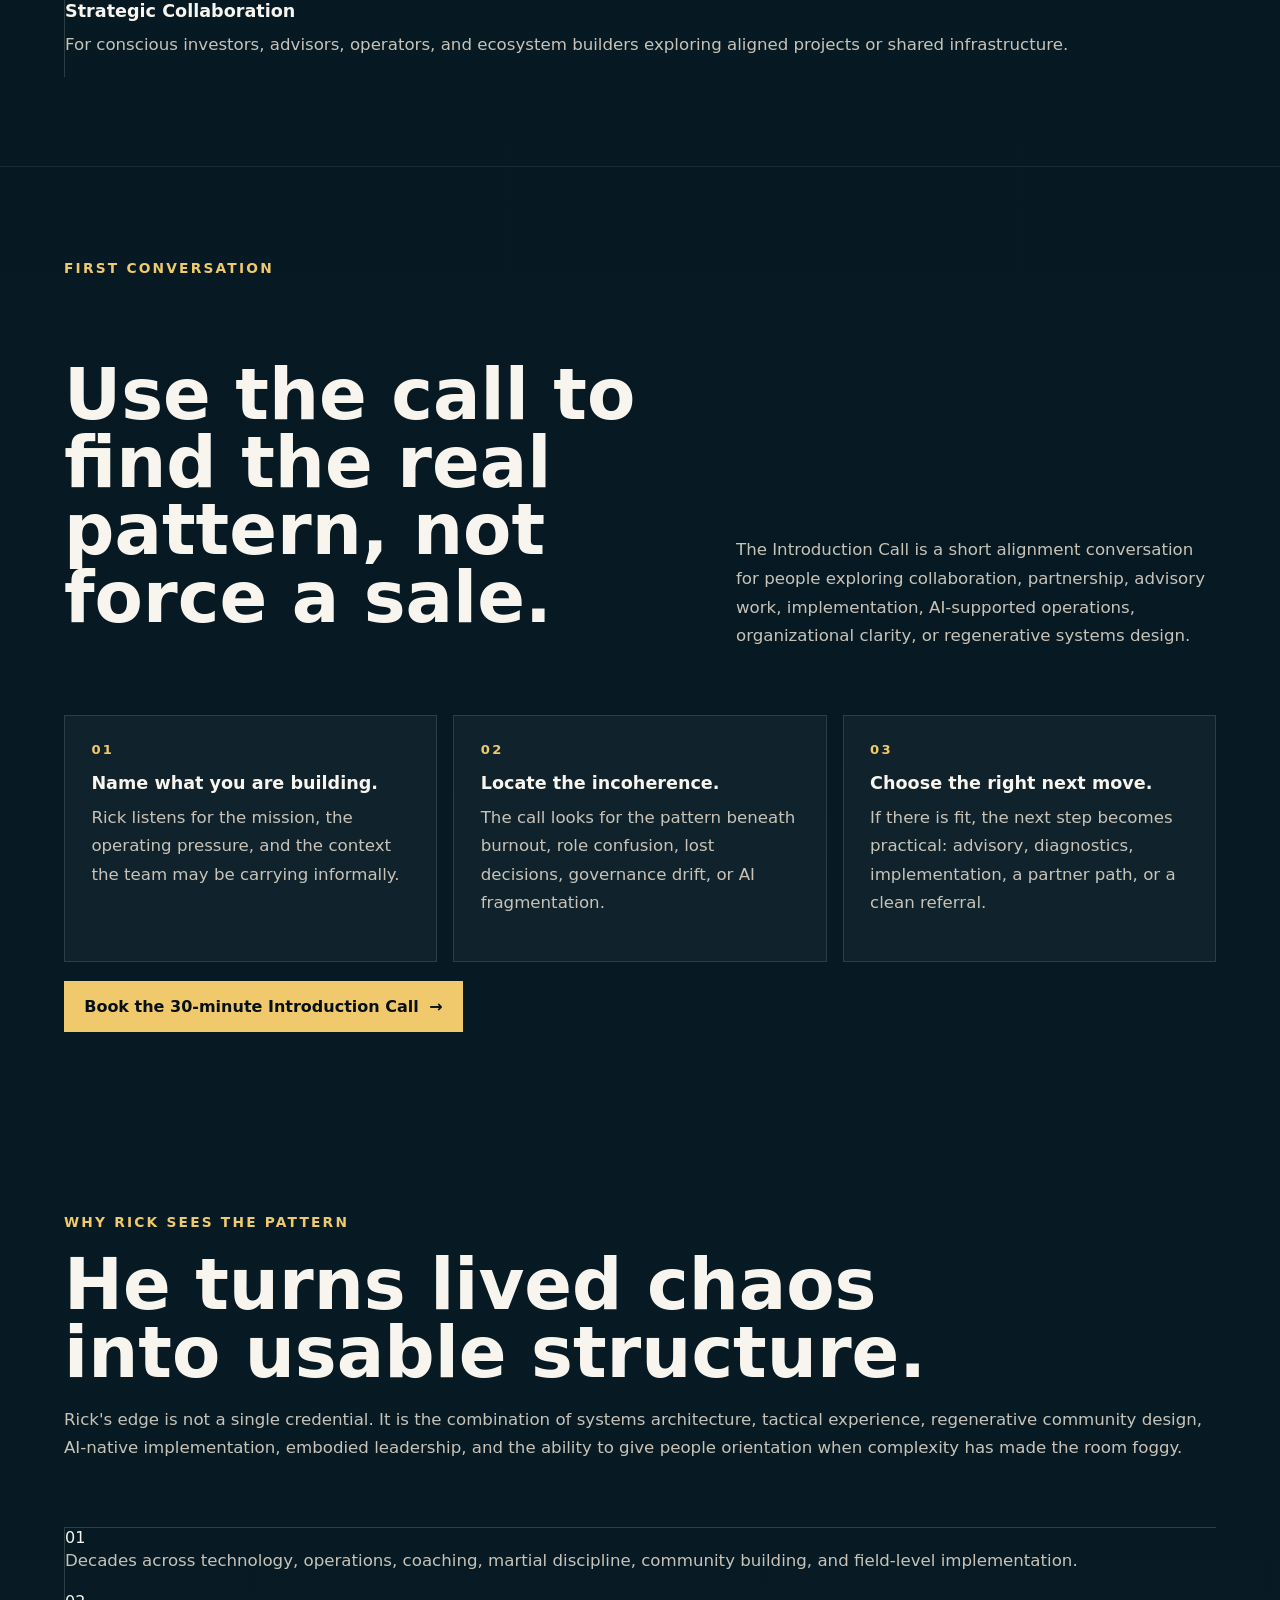
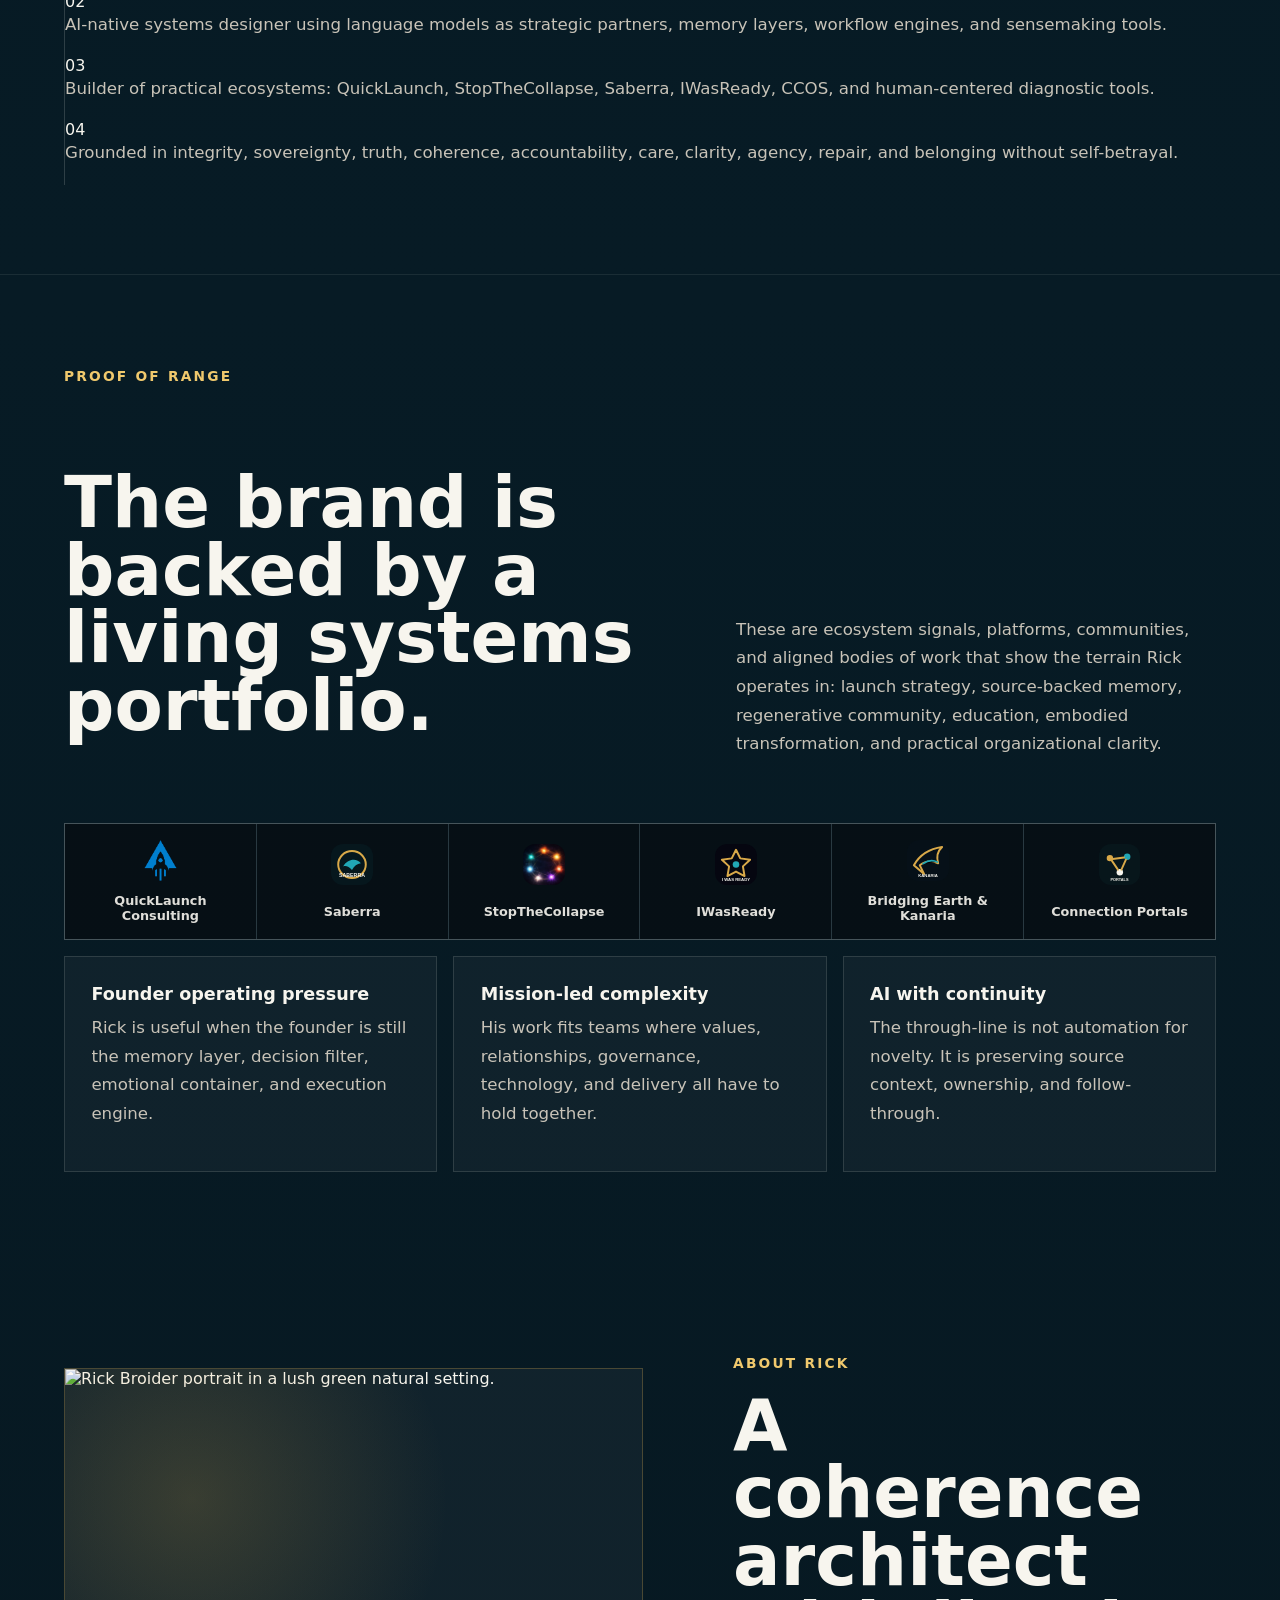
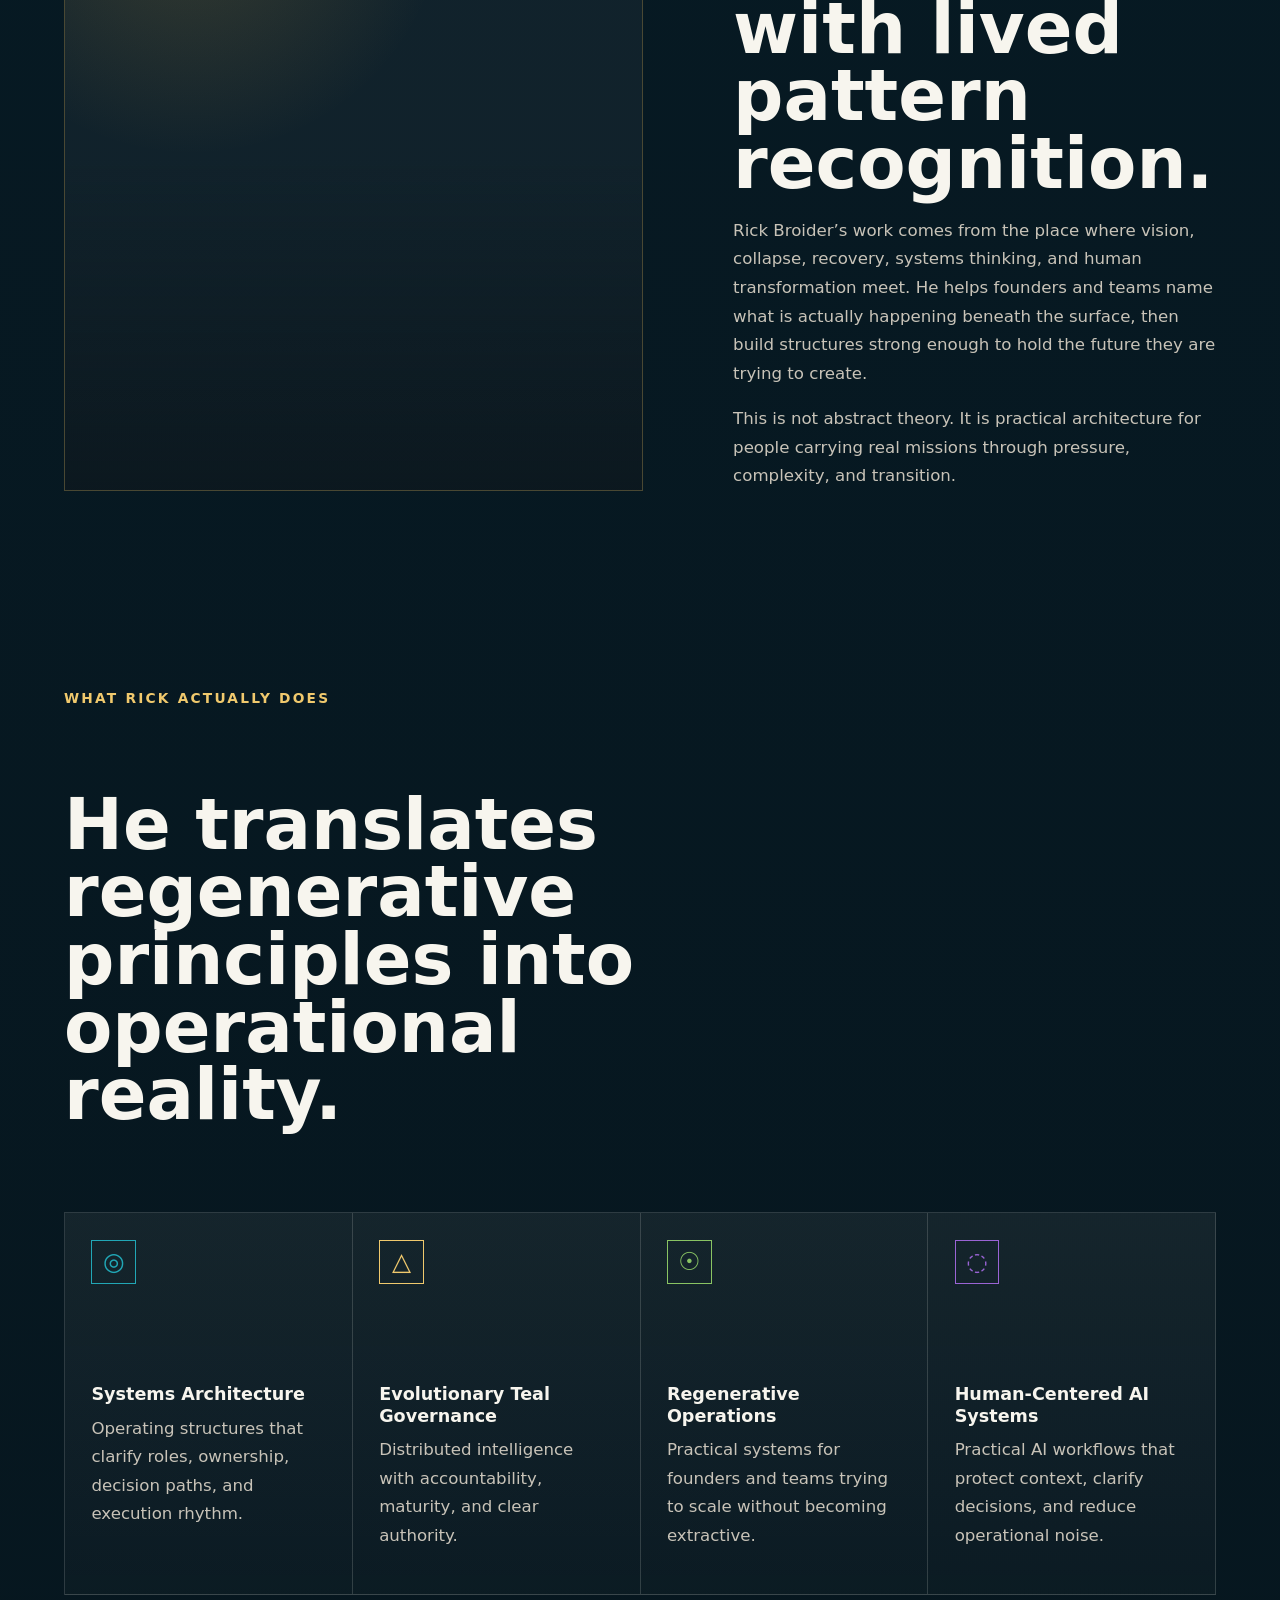
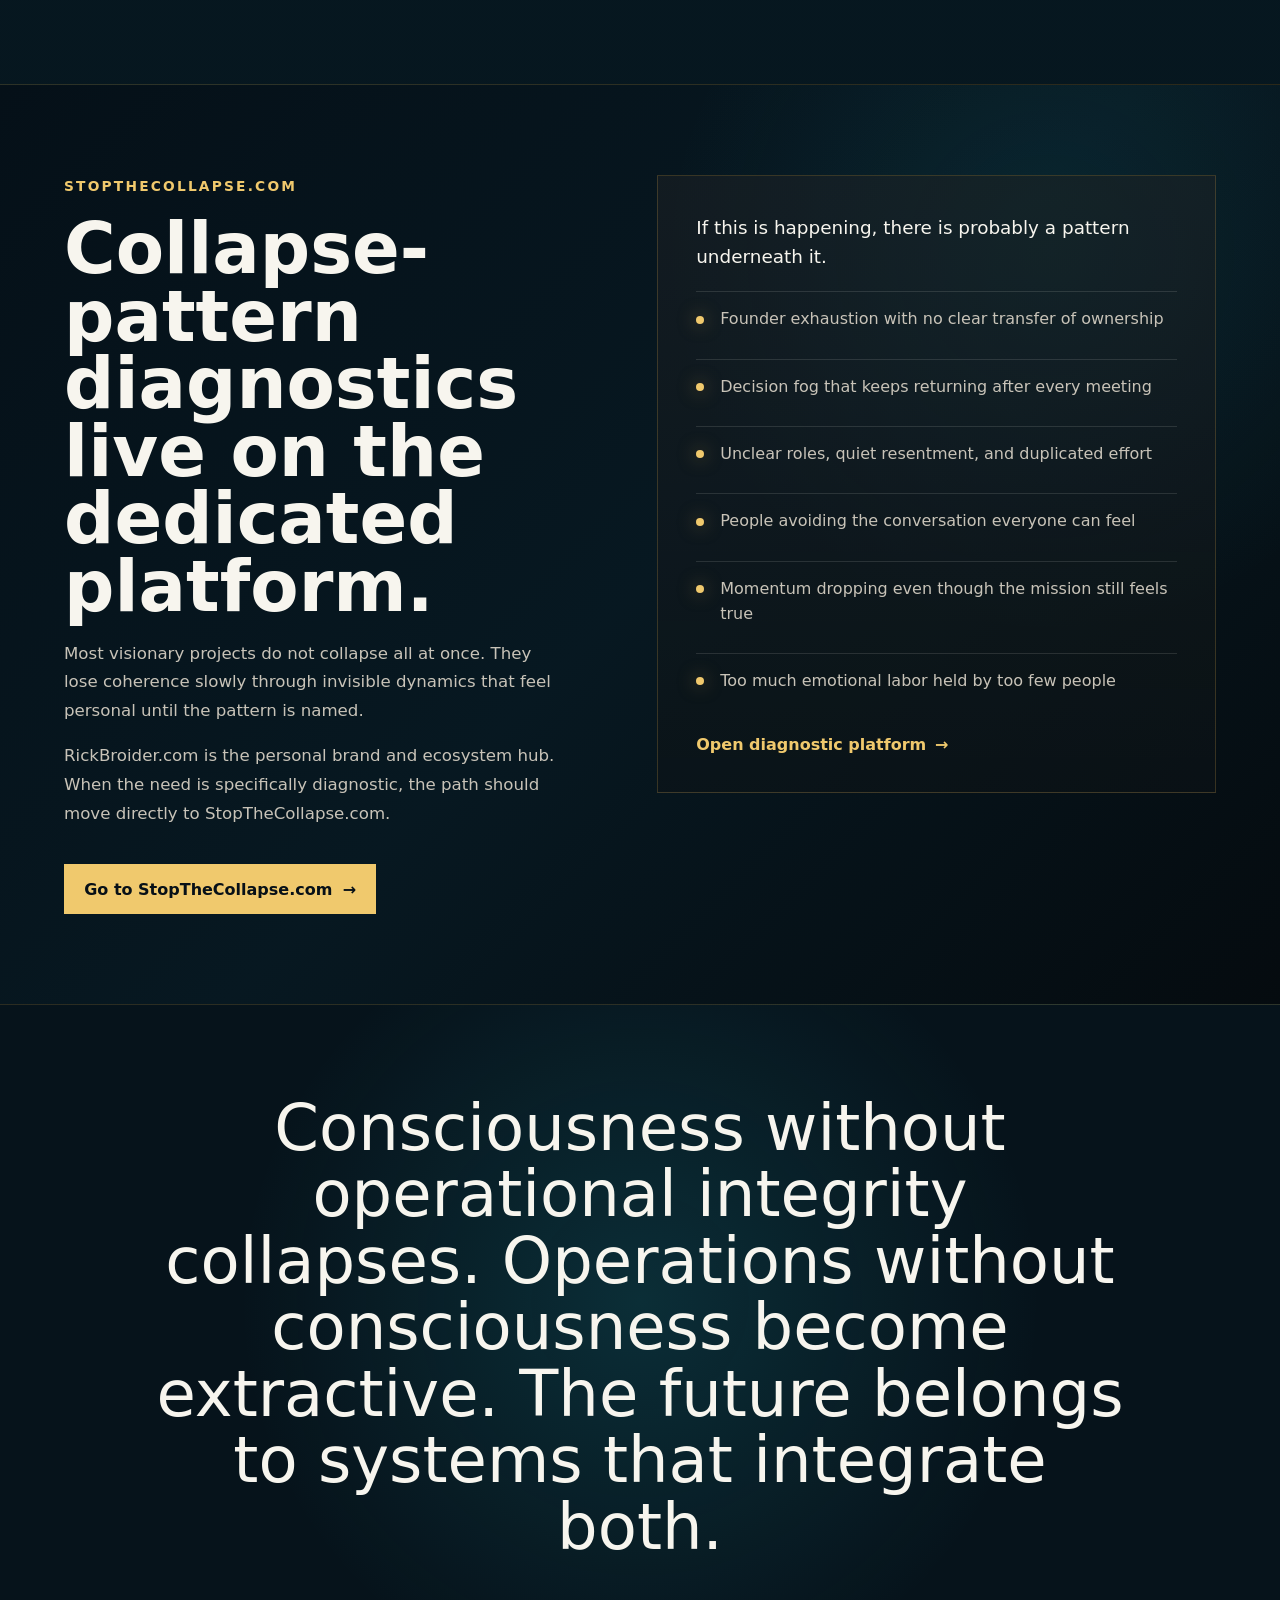
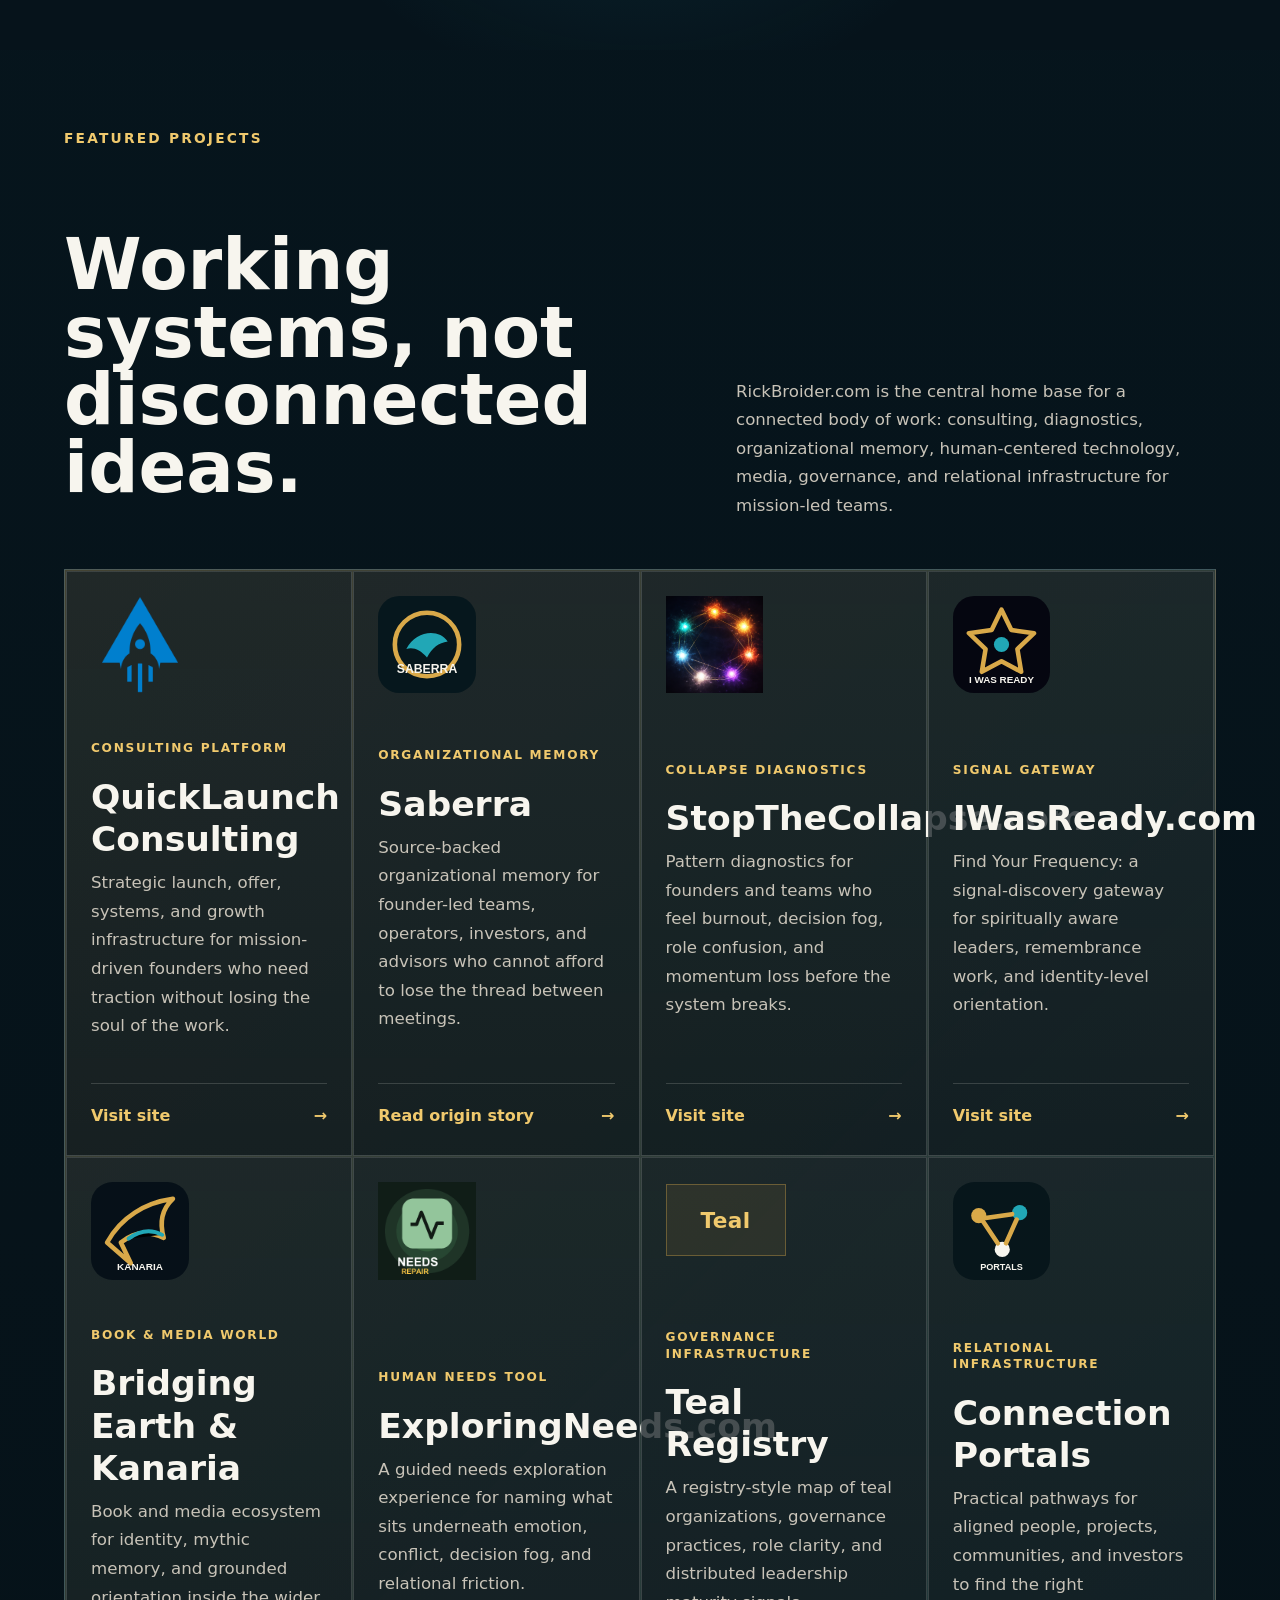
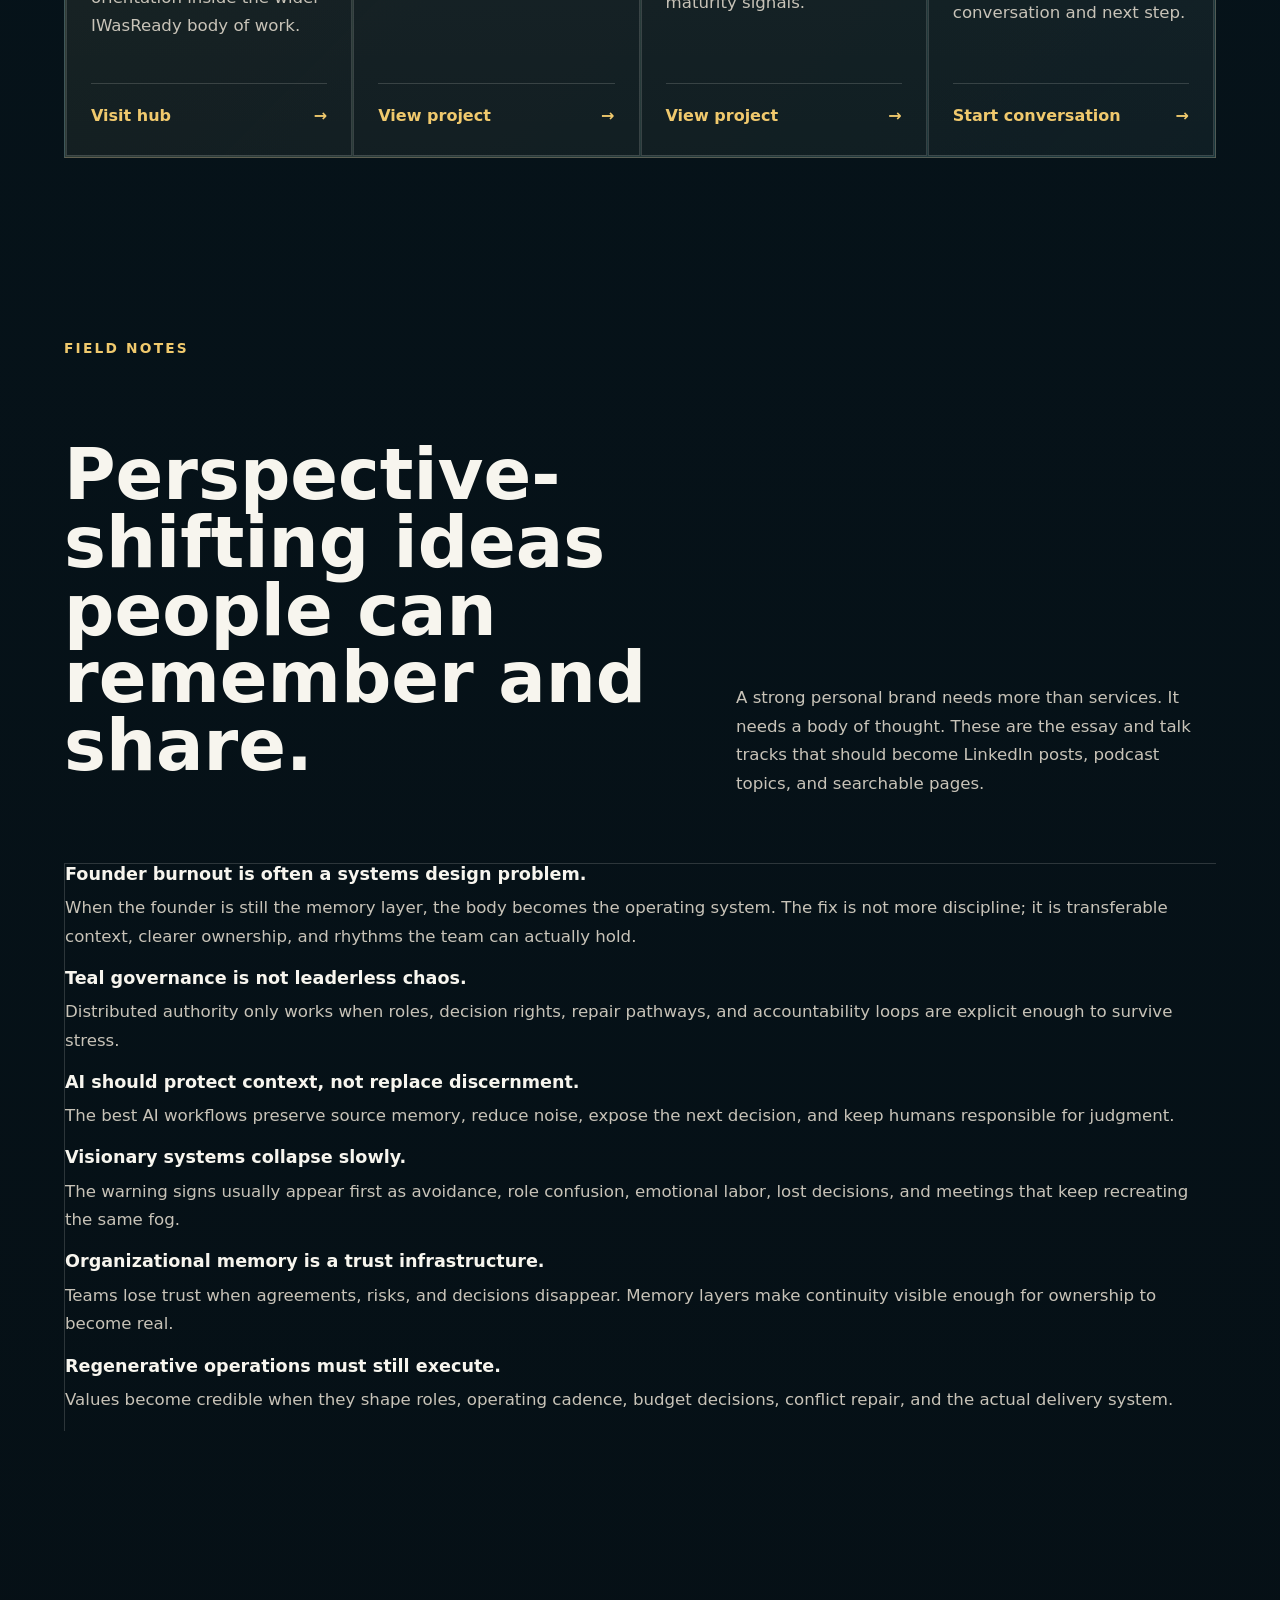
==== commit 28c10854: "Remove entity hub wording" ====
--- a/index.html
+++ b/index.html
@@ -509,7 +509,7 @@
           <p class="section-kicker">Featured Projects</p>
           <h2>Working systems, not disconnected ideas.</h2>
           <p>
-            RickBroider.com is the central identity hub for a connected body of work: consulting,
+            RickBroider.com is the central home base for a connected body of work: consulting,
             diagnostics, organizational memory, human-centered technology, media, governance,
             and relational infrastructure for mission-led teams.
           </p>
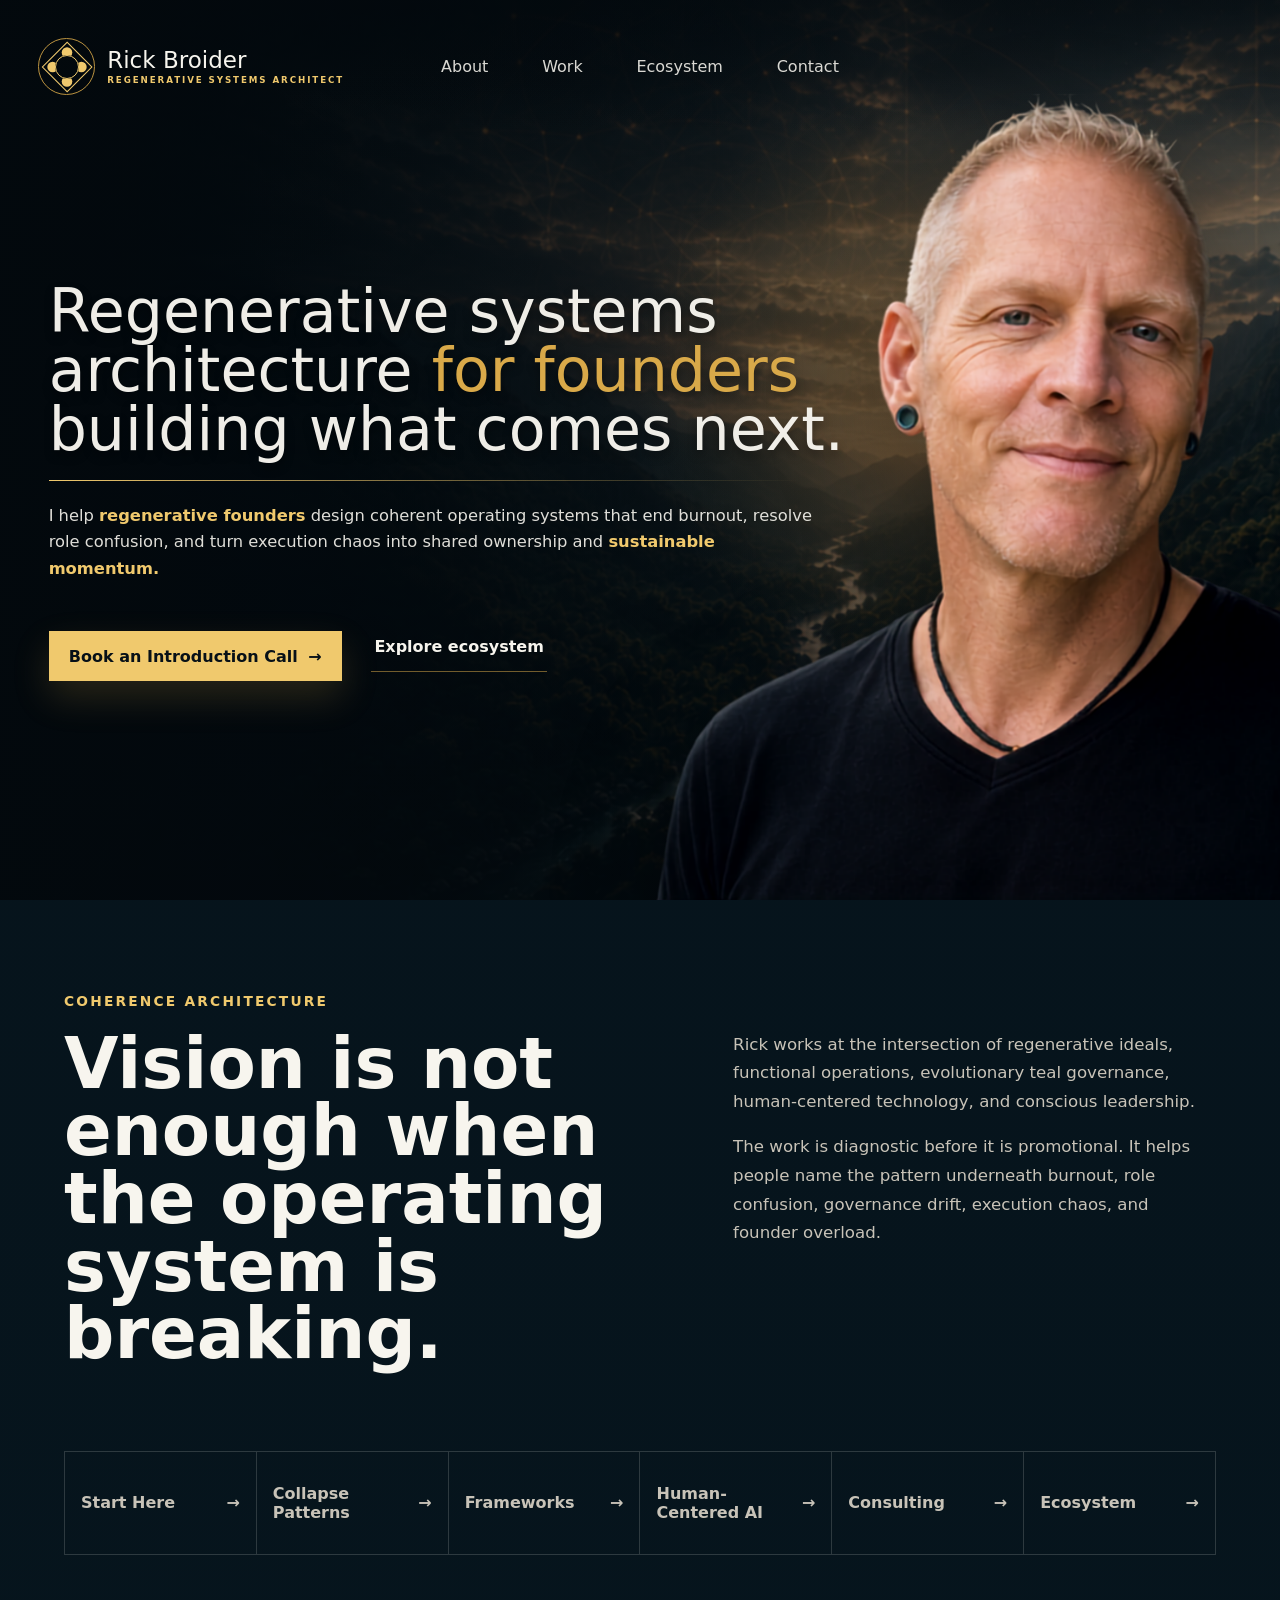
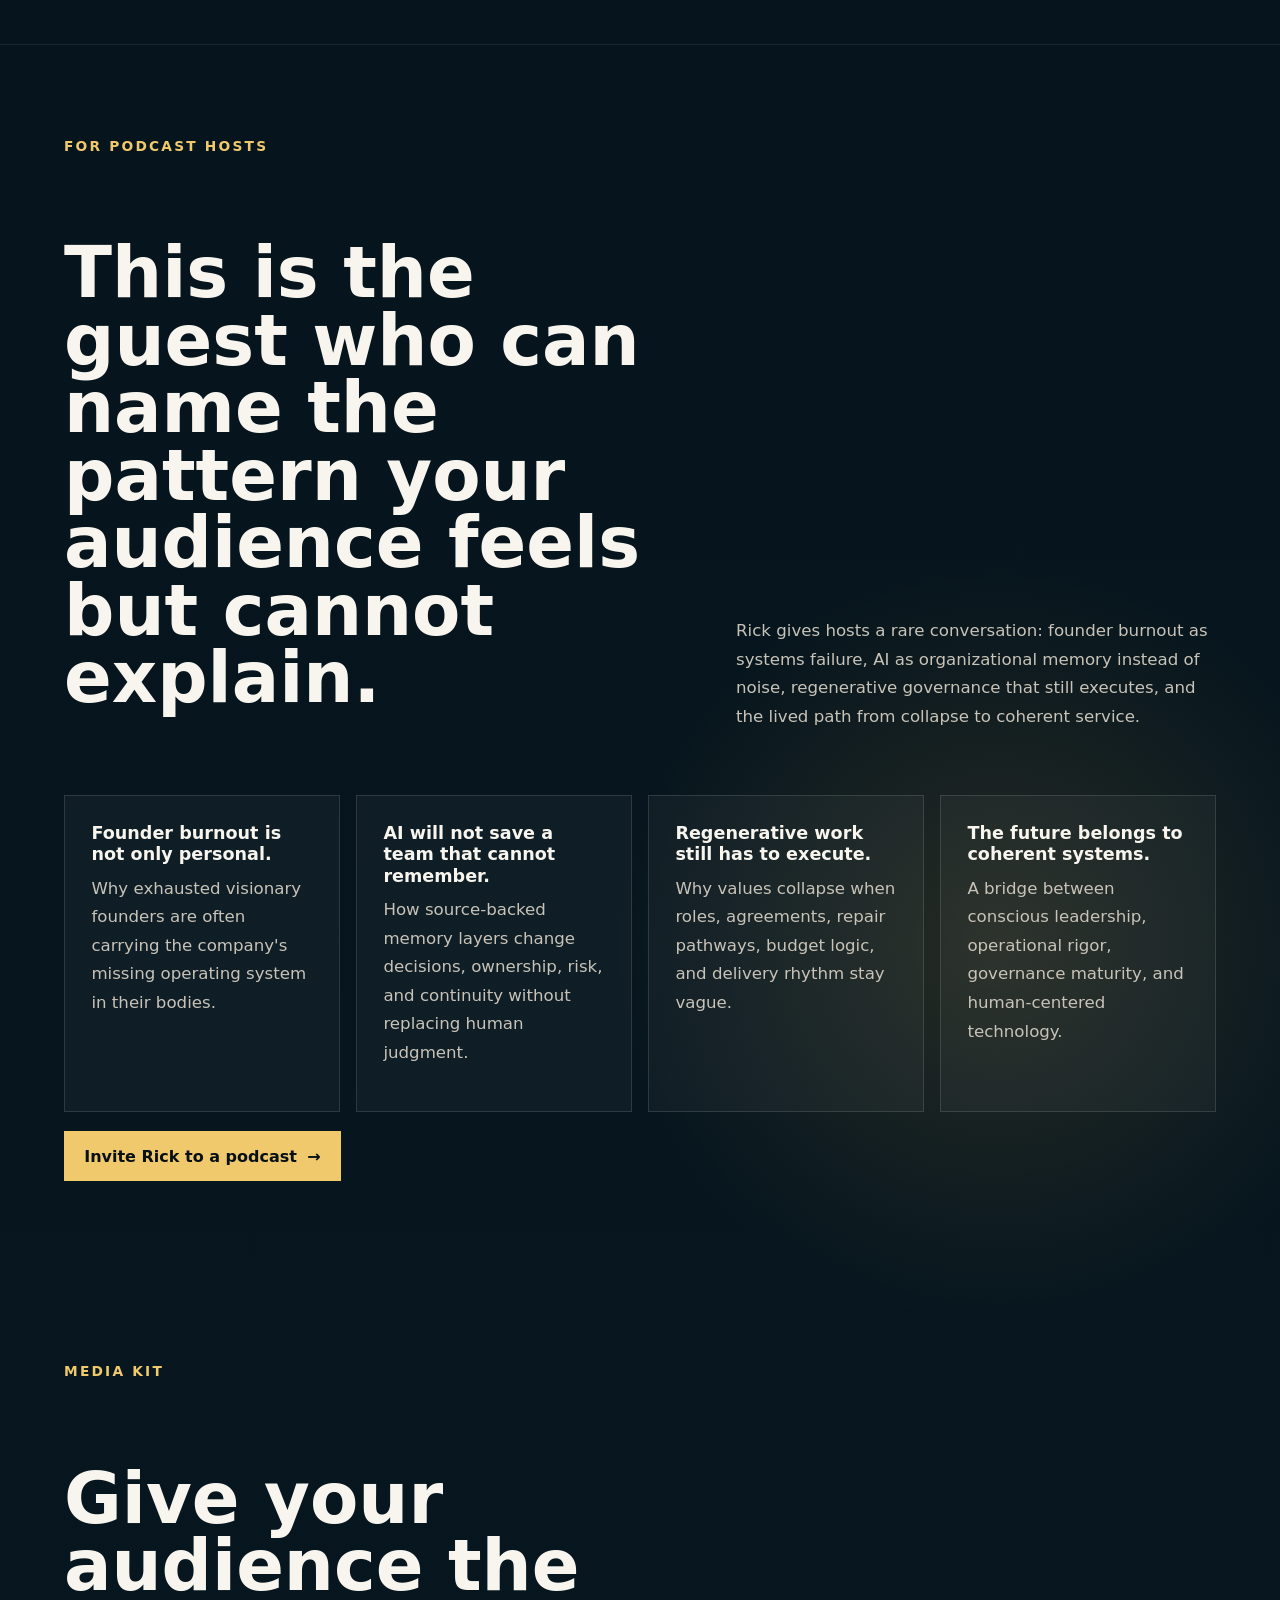
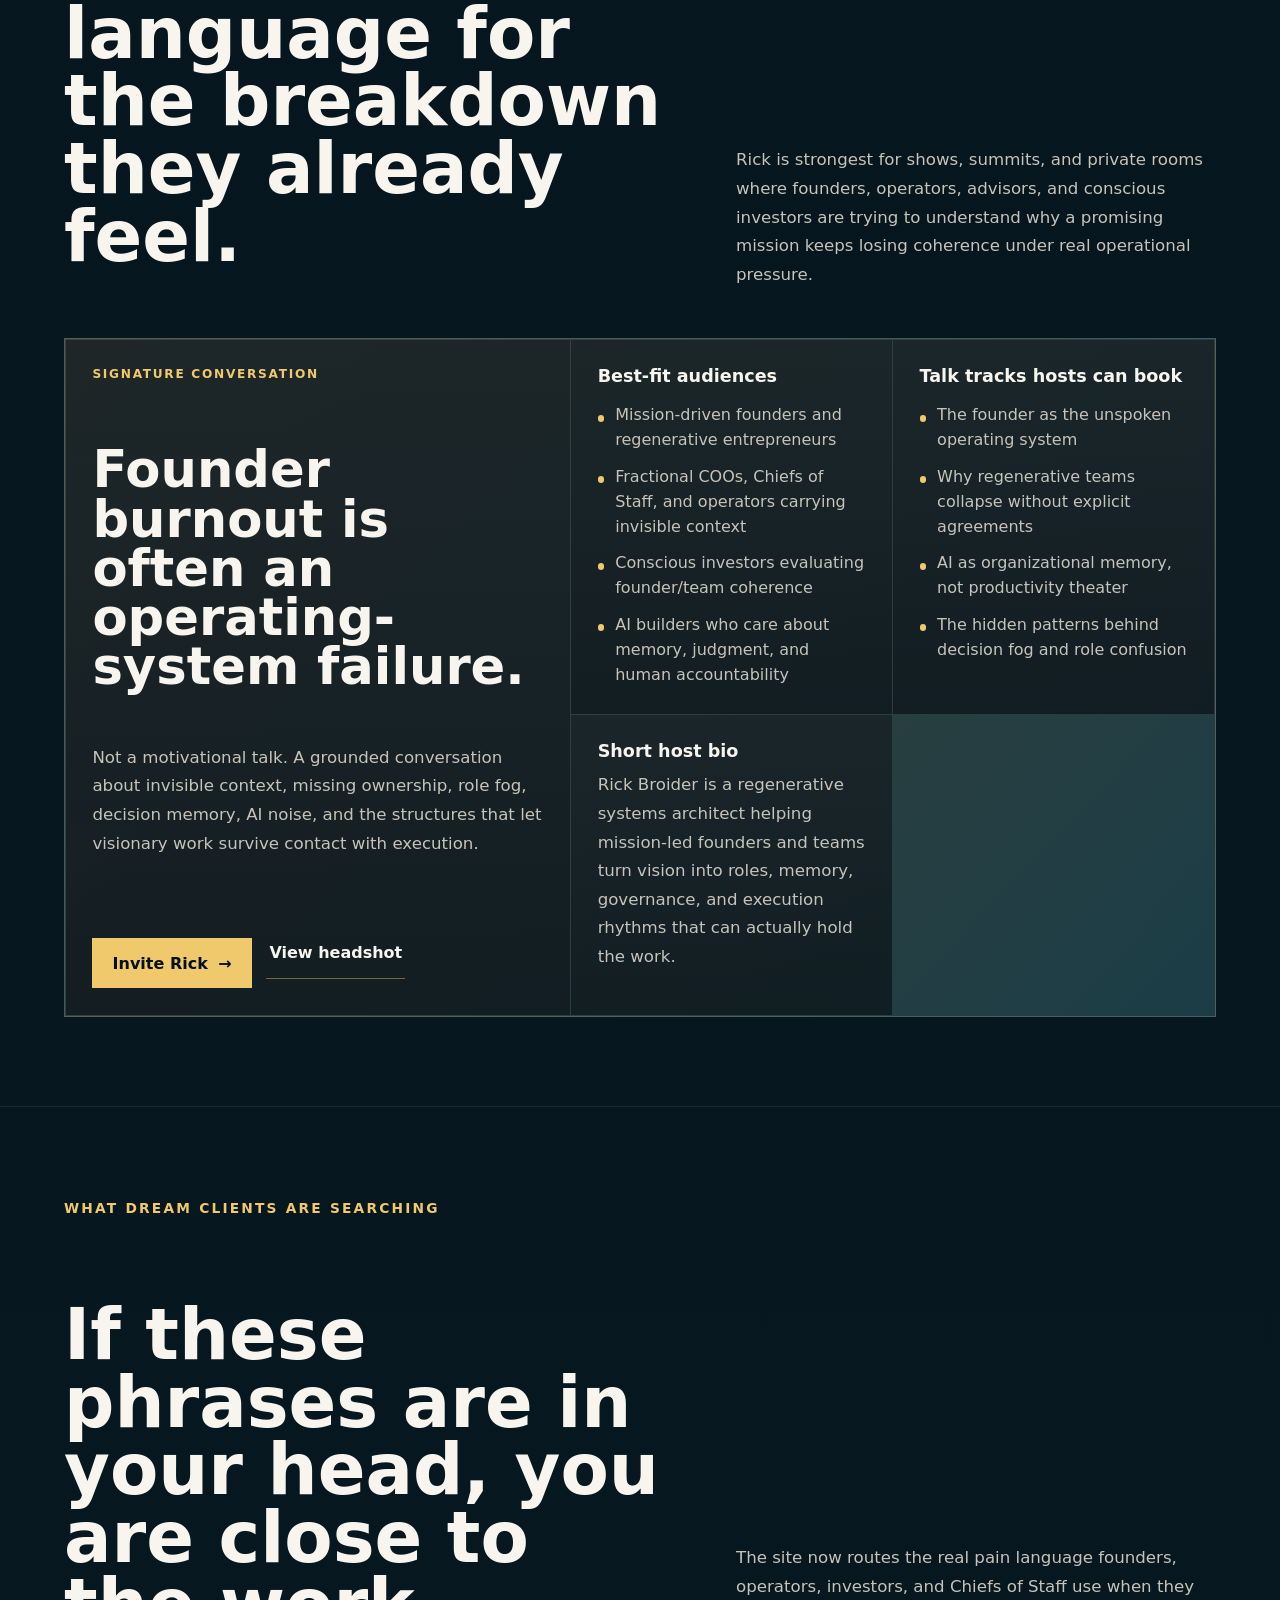
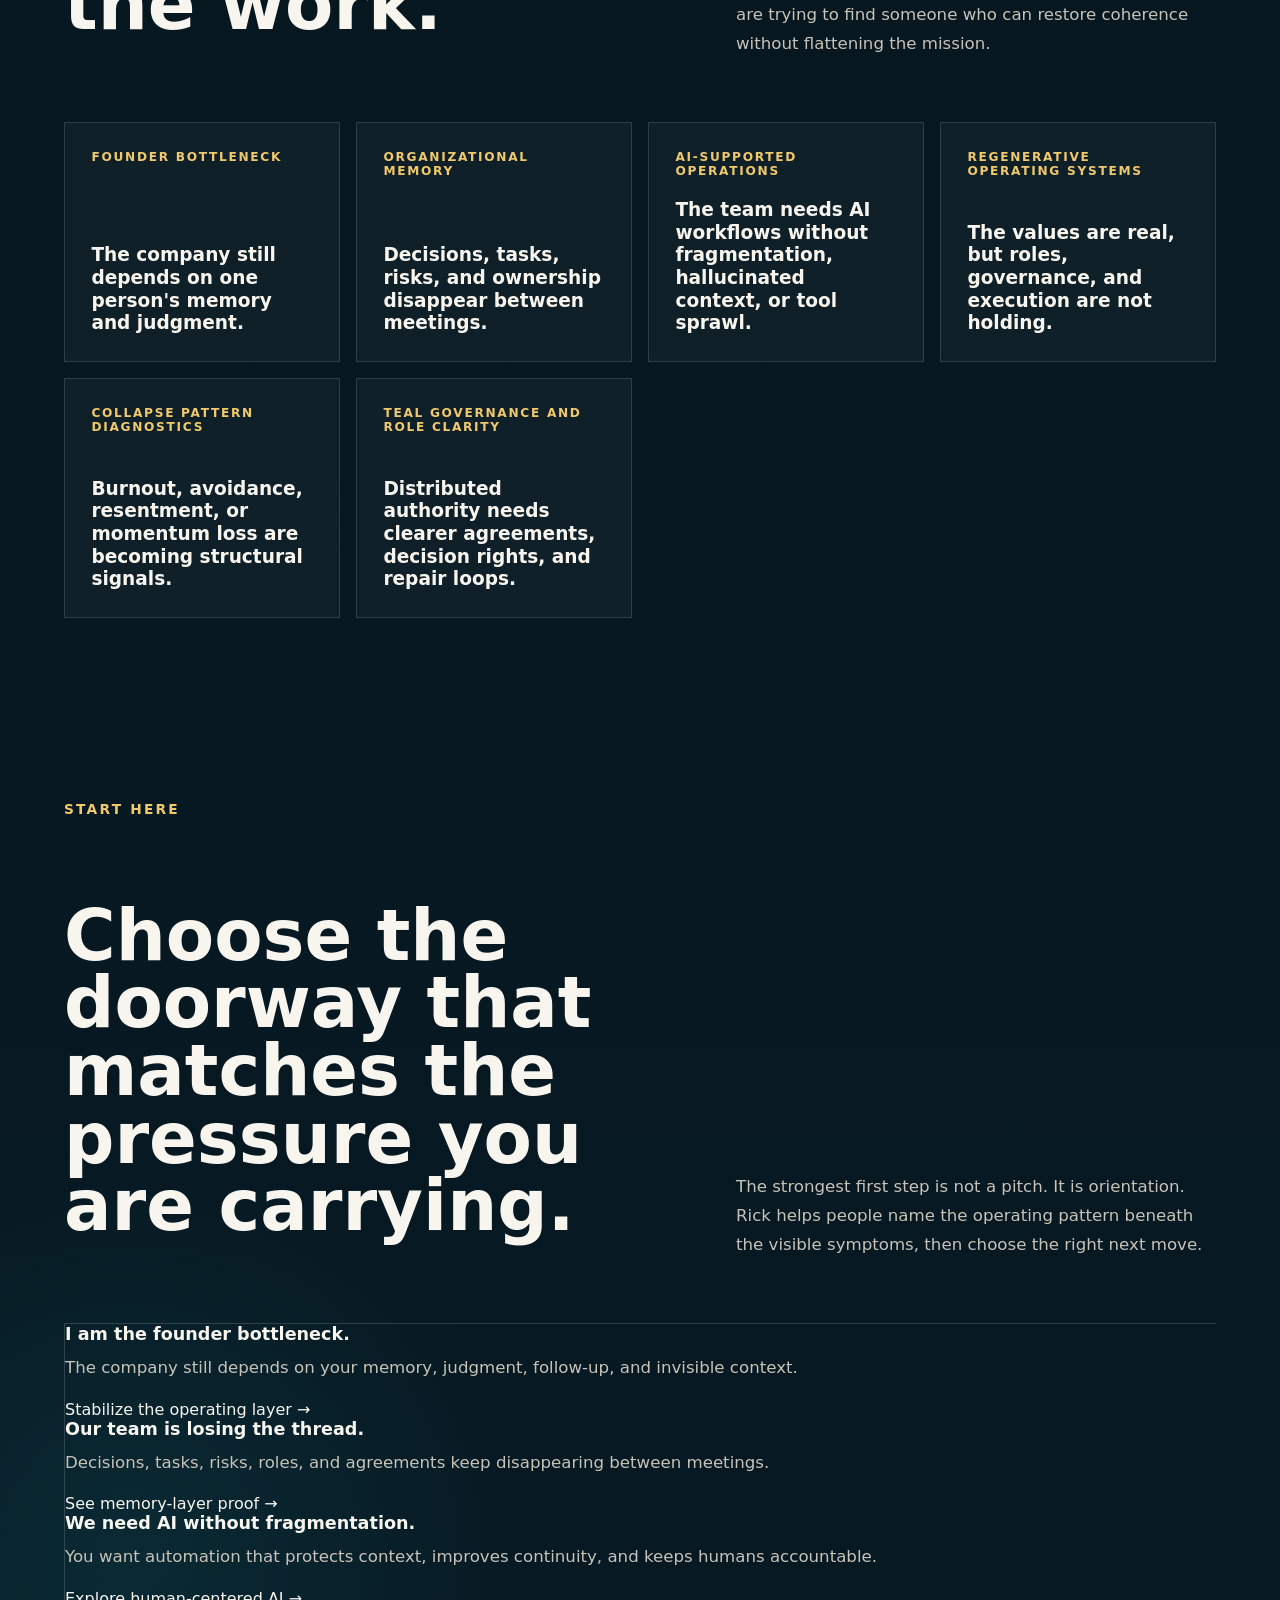
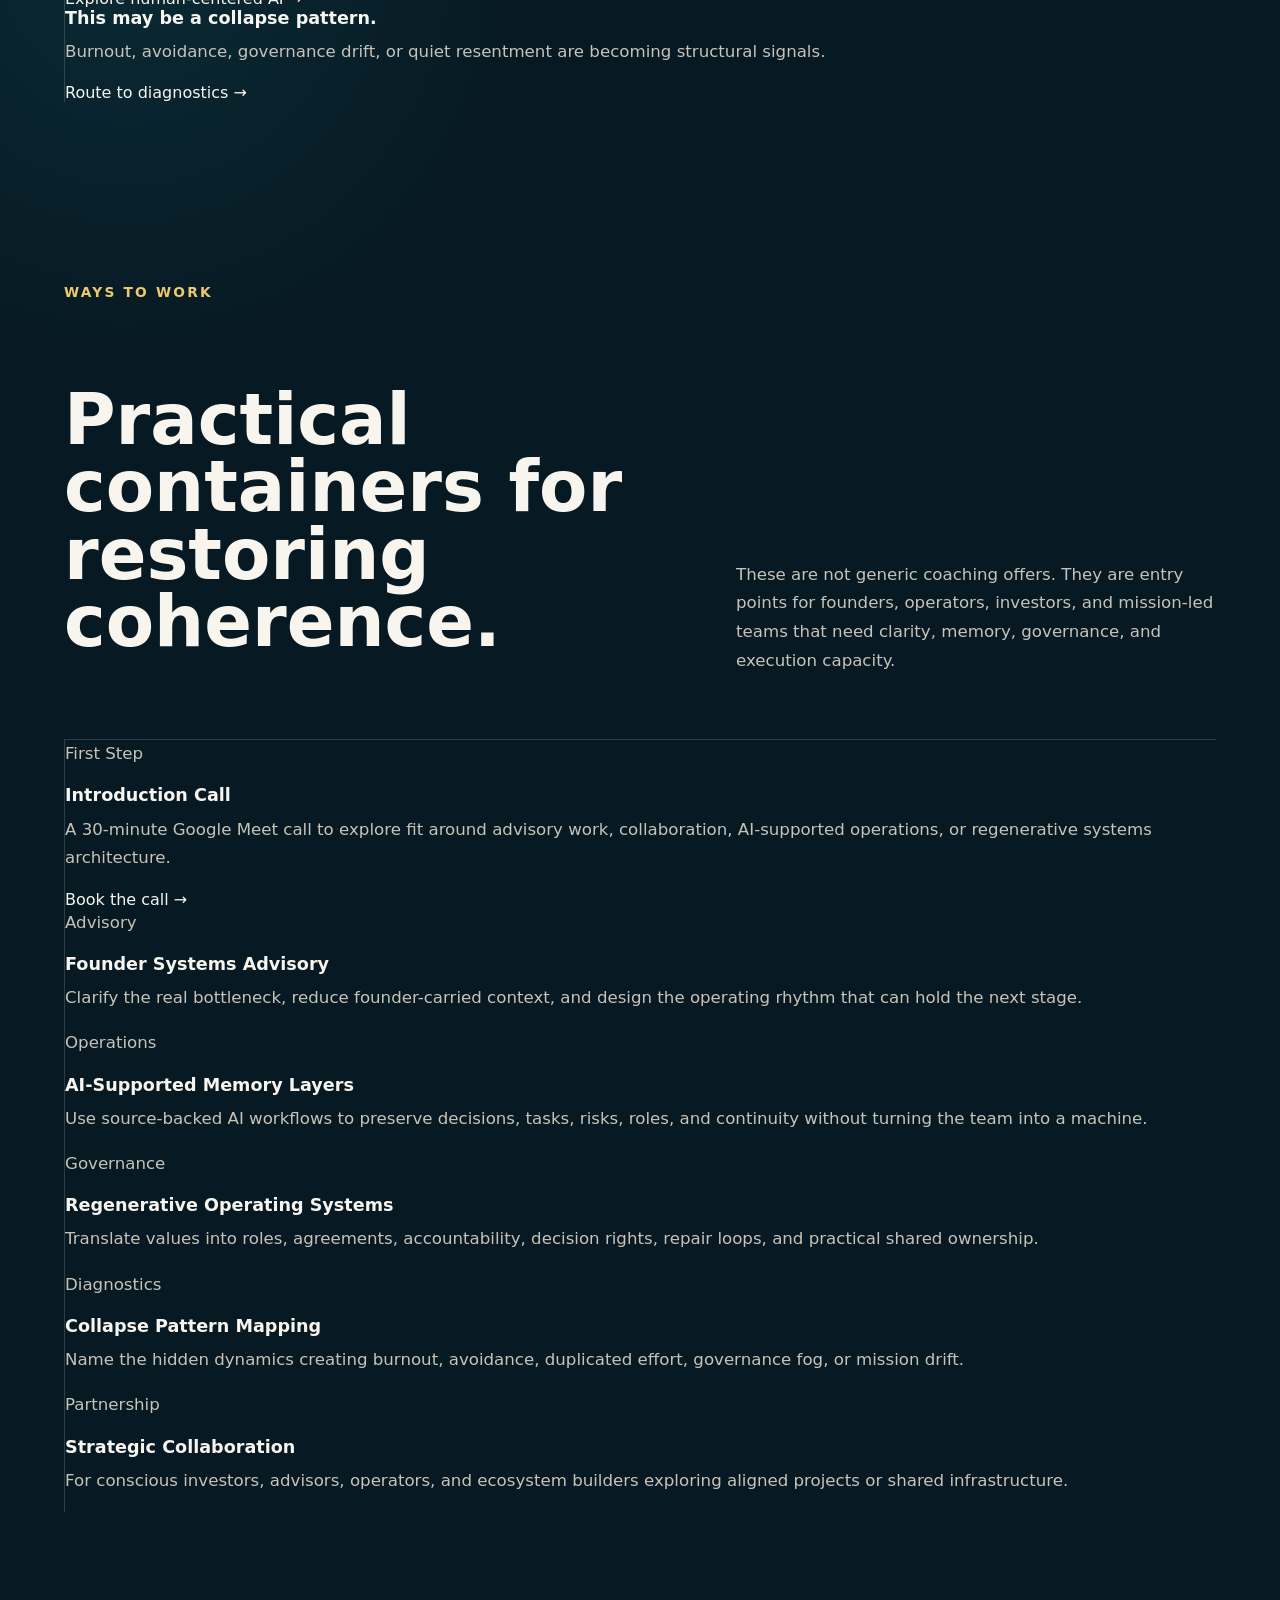
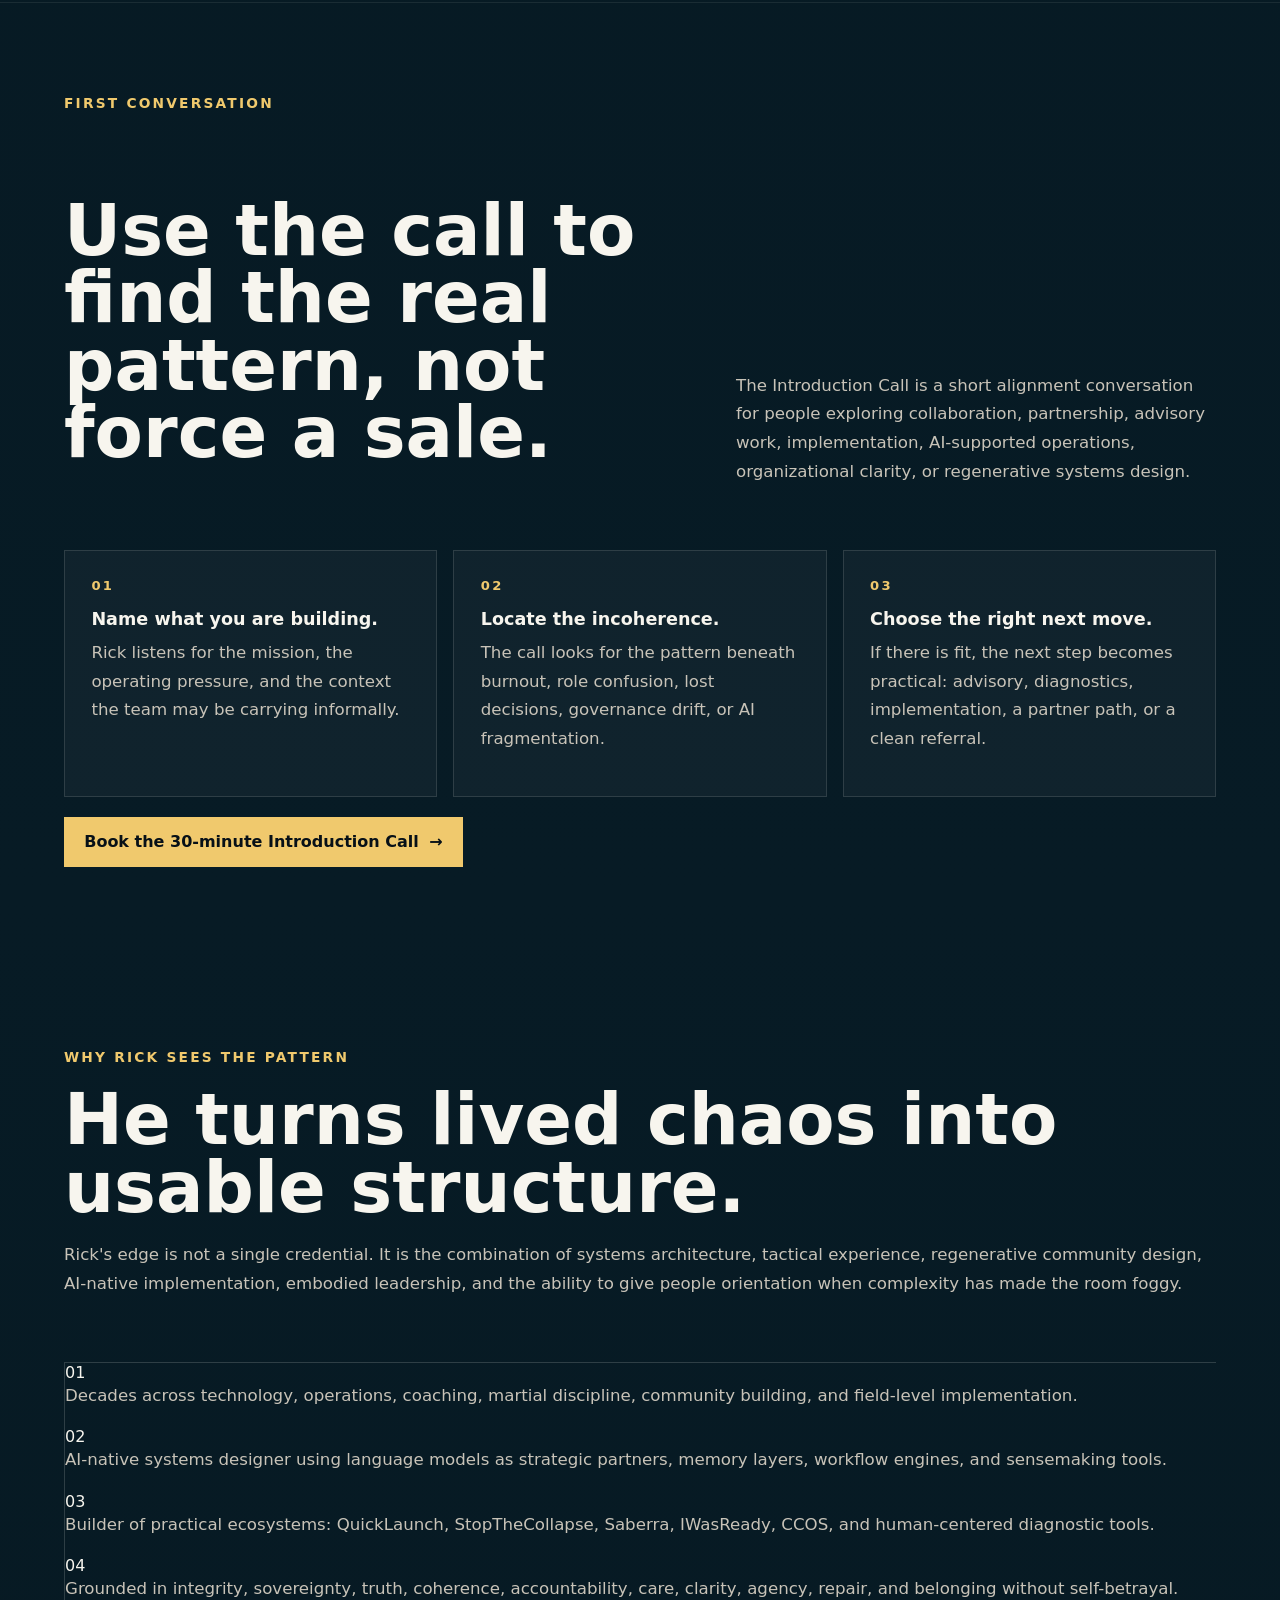
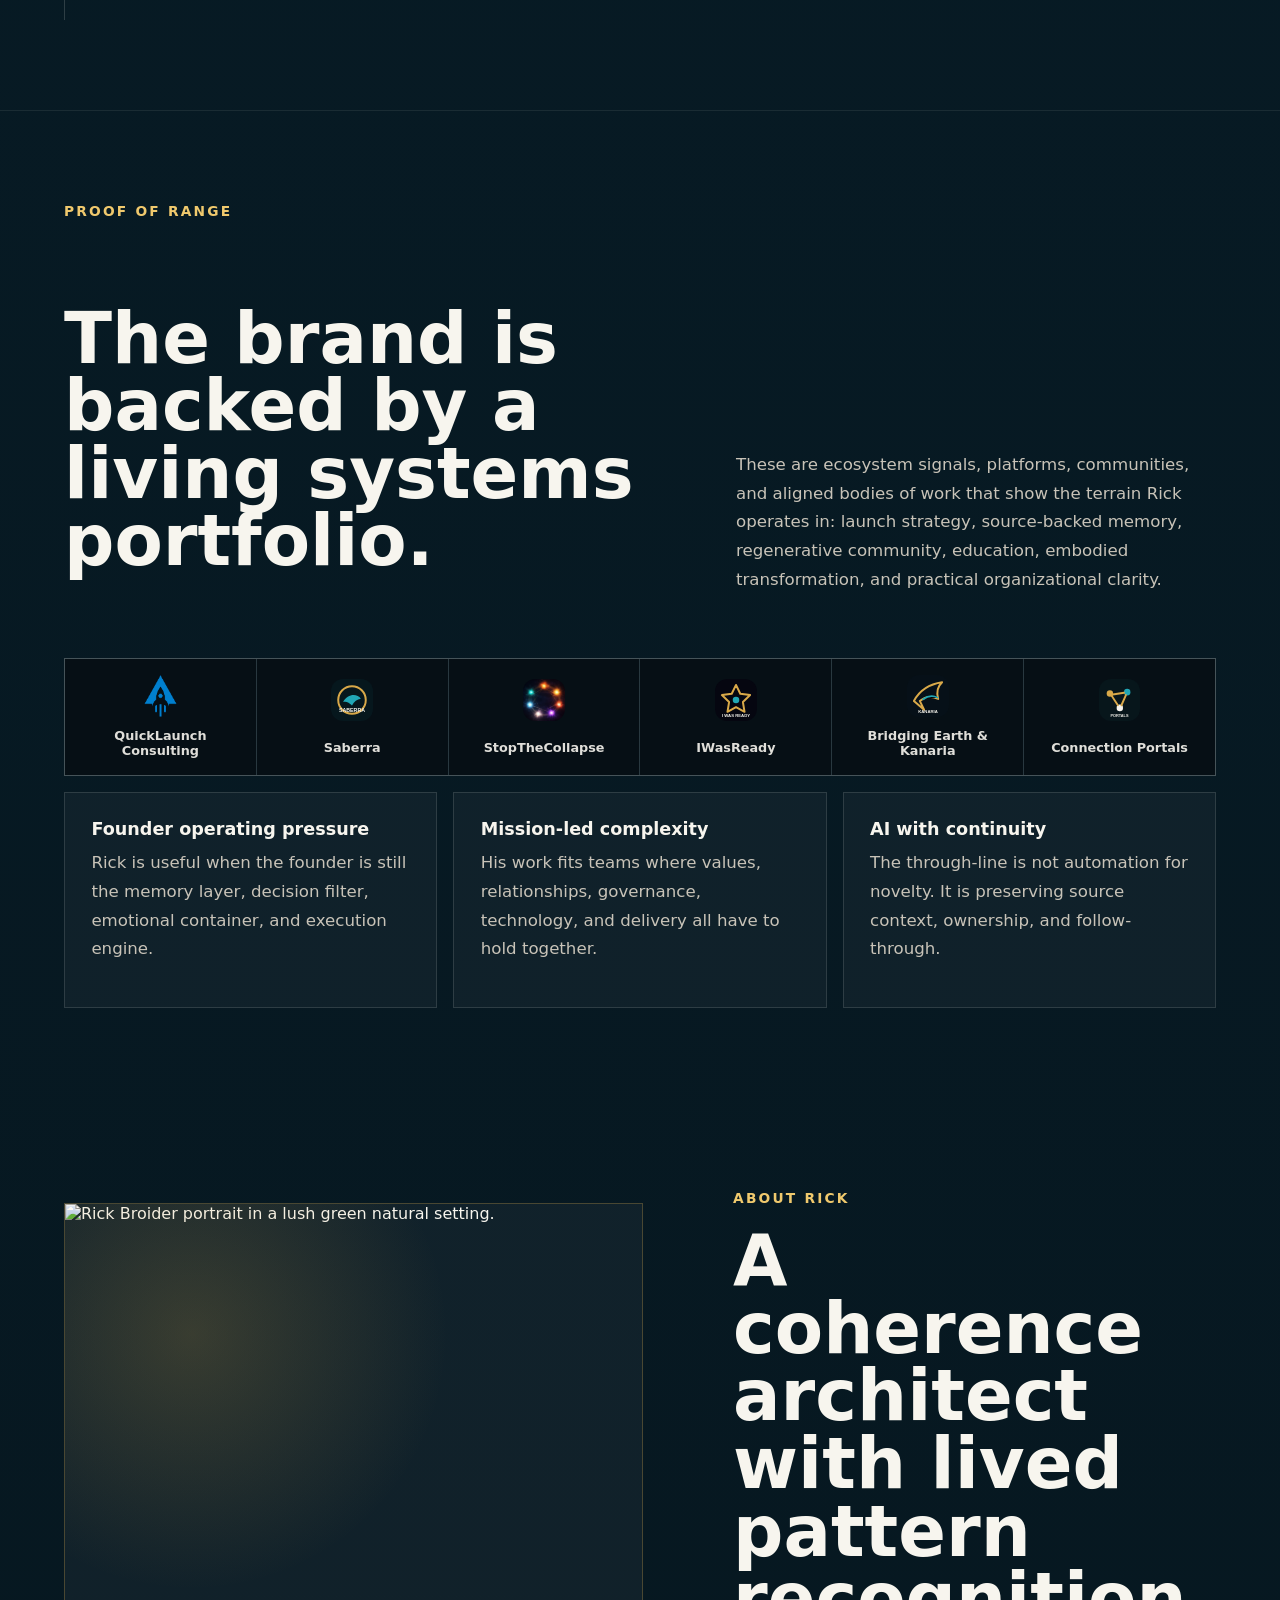
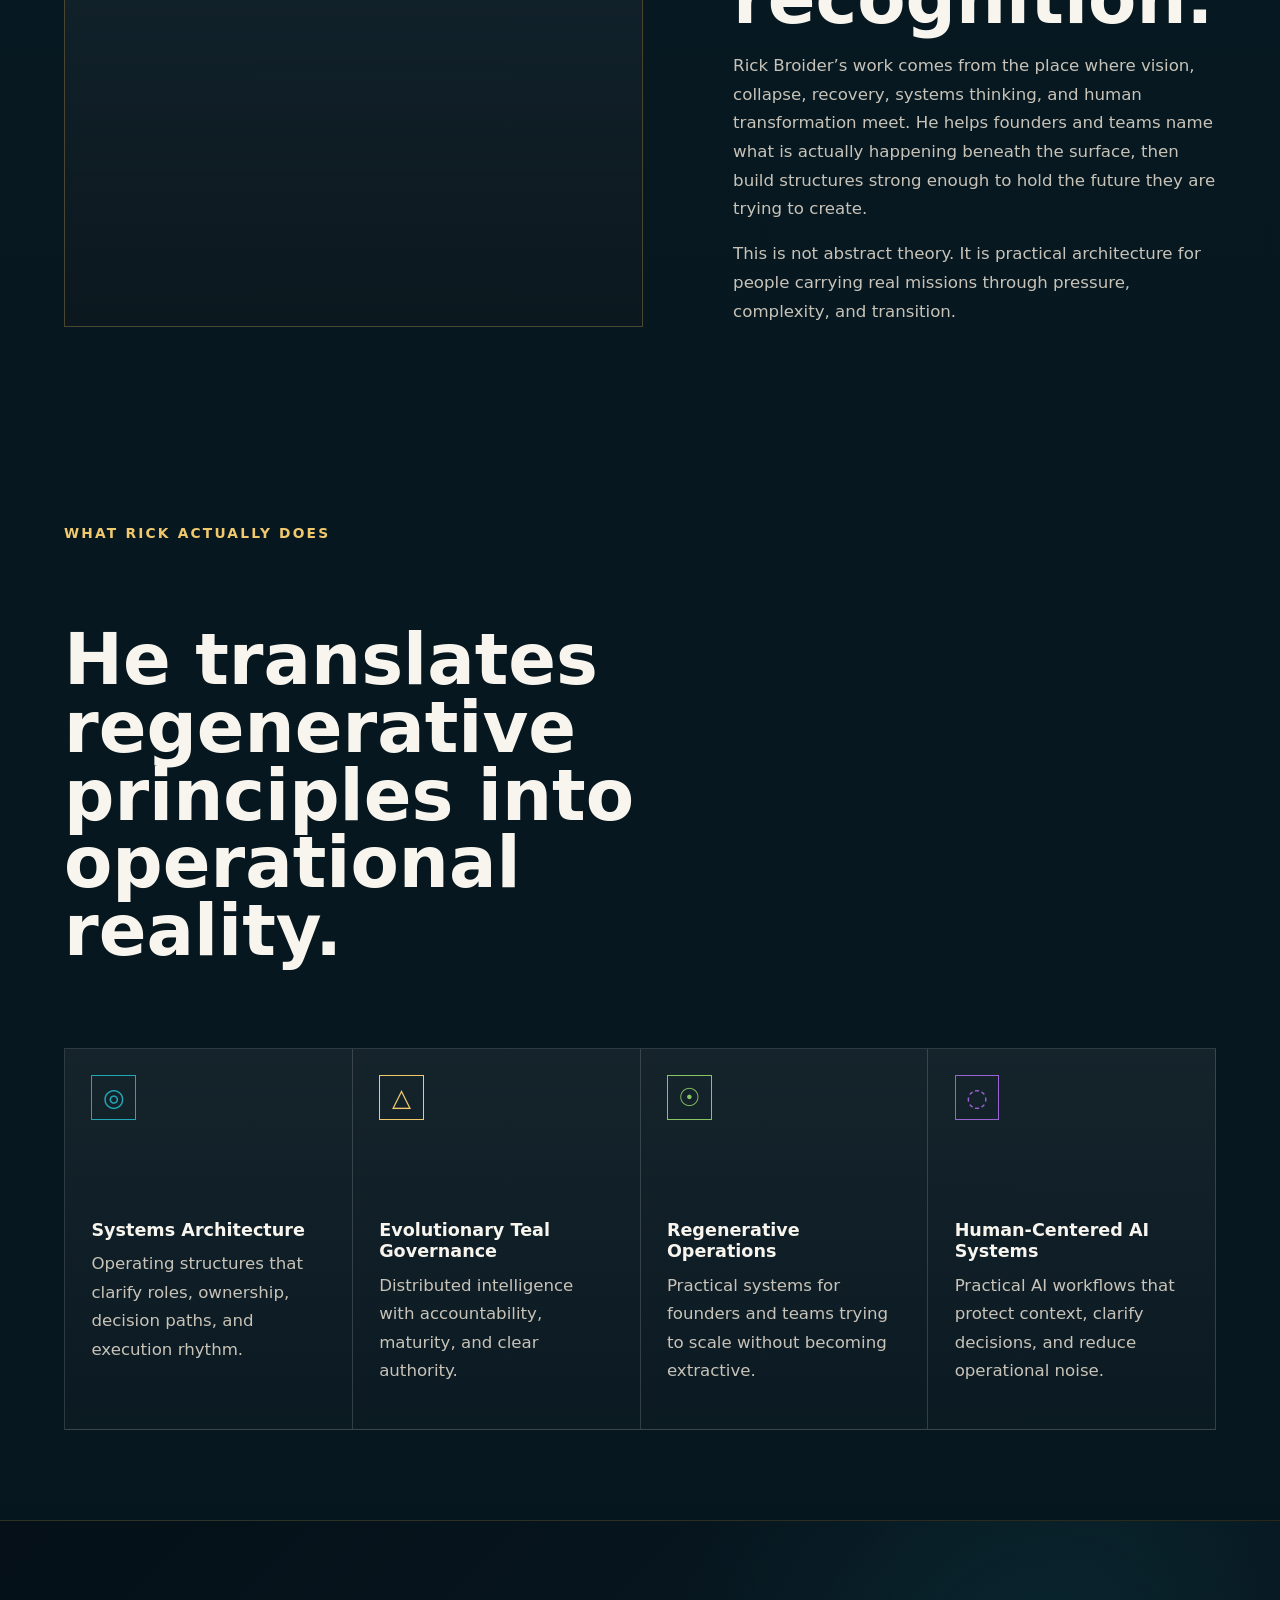
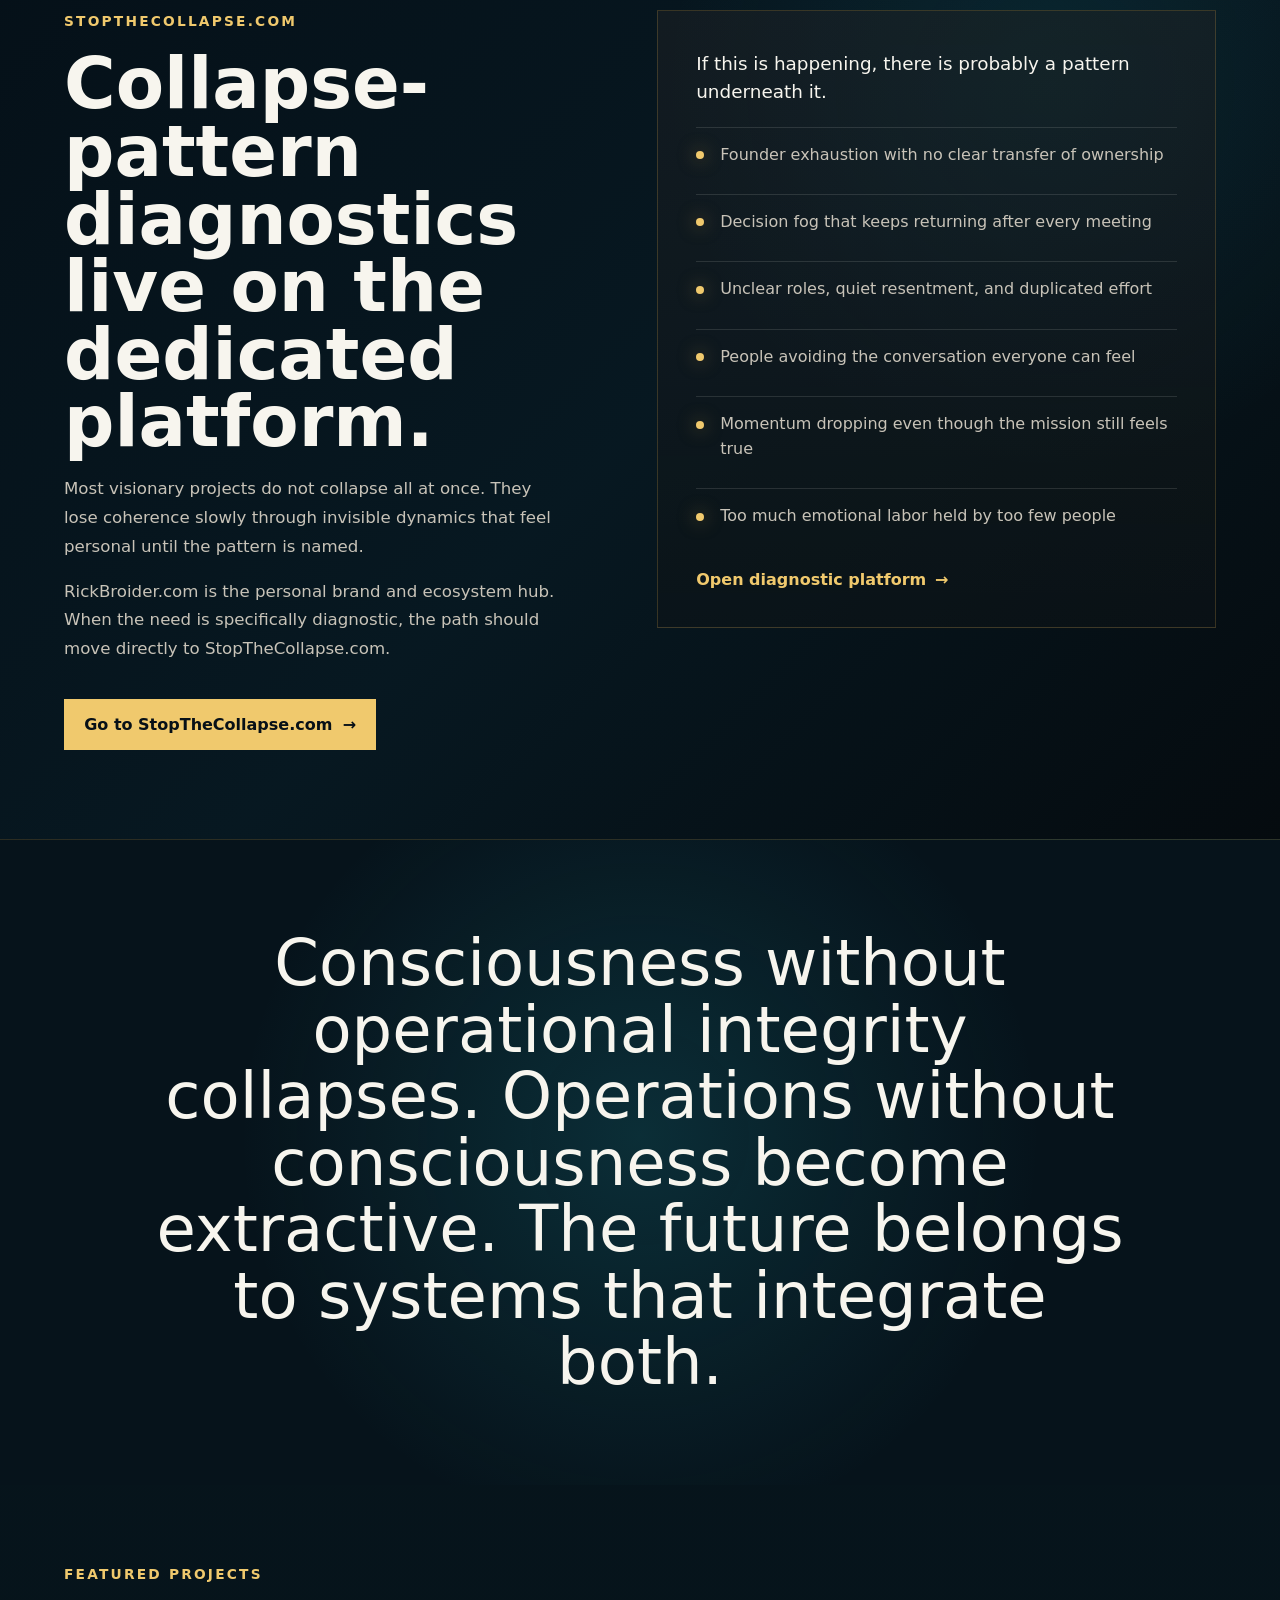
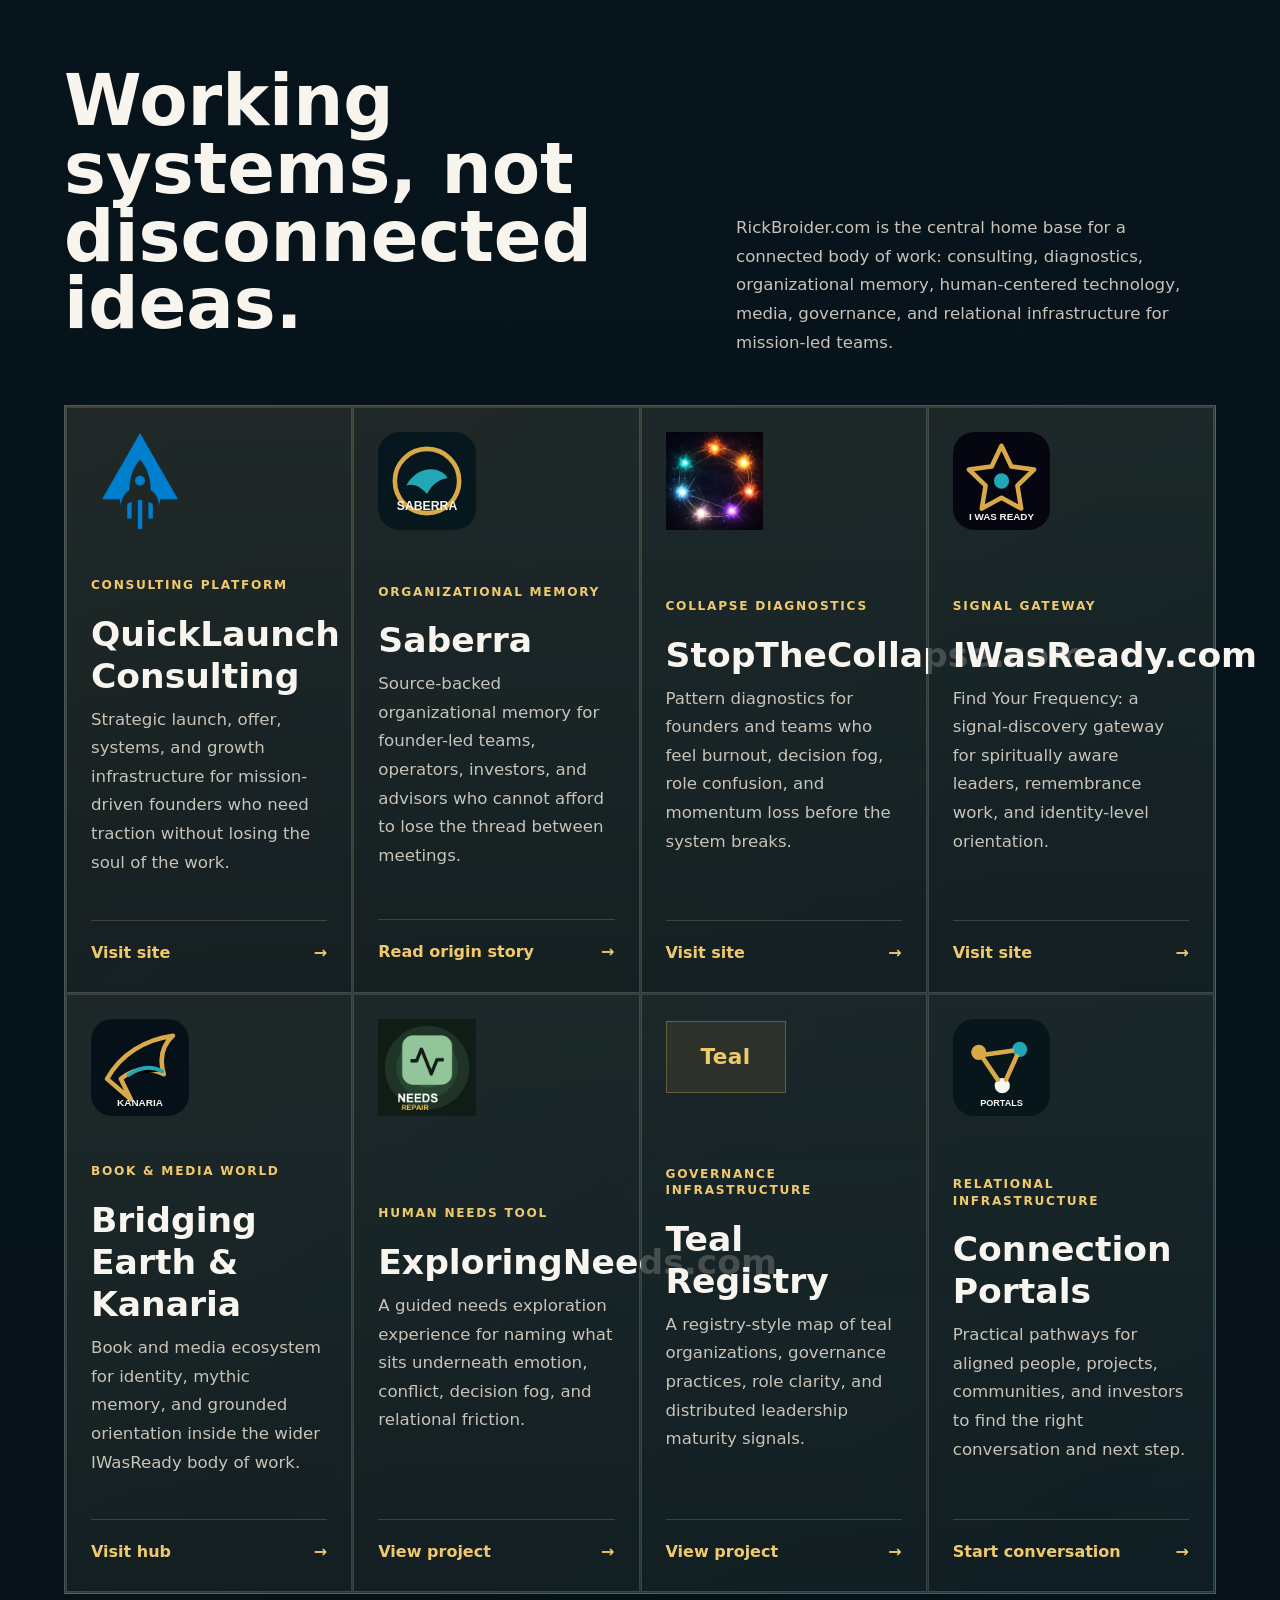
==== commit 57cfd210: "Add media kit and adversarial audit" ====
--- a/index.html
+++ b/index.html
@@ -43,6 +43,8 @@
             "name": "Rick Broider",
             "url": "https://rickbroider.com/",
             "image": "https://rickbroider.com/assets/rick-primary-portrait.png",
+            "jobTitle": "Regenerative Systems Architect",
+            "knowsLanguage": "English",
             "description": "Regenerative systems architect and operational coherence strategist for mission-driven founders, conscious businesses, and organizations navigating founder burnout, role confusion, governance drift, and AI workflow adoption.",
             "knowsAbout": [
               "Regenerative systems",
@@ -59,11 +61,19 @@
               "Self-management",
               "Conscious business operations",
               "Intentional communities",
-              "Regenerative operations"
+              "Regenerative operations",
+              "Organizational memory systems",
+              "Collapse pattern diagnostics",
+              "Podcast guest on founder burnout and operational coherence"
             ],
             "hasOccupation": {
               "@type": "Occupation",
               "name": "Regenerative Systems Architect"
+            },
+            "contactPoint": {
+              "@type": "ContactPoint",
+              "contactType": "consulting, podcast, speaking, and strategic collaboration inquiries",
+              "url": "https://rickbroider.com/#contact"
             },
             "sameAs": [
               "https://quicklaunchconsulting.com/",
@@ -117,7 +127,8 @@
               "Role clarity and ownership design",
               "Evolutionary teal governance",
               "Human-centered AI workflow design",
-              "Operational coherence strategy"
+              "Operational coherence strategy",
+              "Podcast guest and speaking topics on founder burnout, AI operations, and regenerative systems"
             ],
             "audience": {
               "@type": "Audience",
@@ -243,6 +254,57 @@
         </div>
         <a class="button primary" href="#contact">Invite Rick to a podcast <span>→</span></a>
       </section>
+      <section class="media-kit section" id="media-kit">
+        <div class="section-heading">
+          <p class="section-kicker">Media Kit</p>
+          <h2>Give your audience the language for the breakdown they already feel.</h2>
+          <p>
+            Rick is strongest for shows, summits, and private rooms where founders, operators,
+            advisors, and conscious investors are trying to understand why a promising mission
+            keeps losing coherence under real operational pressure.
+          </p>
+        </div>
+        <div class="media-kit-grid" aria-label="Podcast and media booking assets">
+          <article class="media-kit-panel media-kit-panel-primary">
+            <p class="project-type">Signature Conversation</p>
+            <h3>Founder burnout is often an operating-system failure.</h3>
+            <p>
+              Not a motivational talk. A grounded conversation about invisible context, missing ownership,
+              role fog, decision memory, AI noise, and the structures that let visionary work survive contact
+              with execution.
+            </p>
+            <div class="media-kit-actions">
+              <a class="button primary" href="#contact">Invite Rick <span>→</span></a>
+              <a class="button secondary" href="assets/rick-primary-portrait.png">View headshot</a>
+            </div>
+          </article>
+          <article>
+            <h3>Best-fit audiences</h3>
+            <ul class="clean-list">
+              <li>Mission-driven founders and regenerative entrepreneurs</li>
+              <li>Fractional COOs, Chiefs of Staff, and operators carrying invisible context</li>
+              <li>Conscious investors evaluating founder/team coherence</li>
+              <li>AI builders who care about memory, judgment, and human accountability</li>
+            </ul>
+          </article>
+          <article>
+            <h3>Talk tracks hosts can book</h3>
+            <ul class="clean-list">
+              <li>The founder as the unspoken operating system</li>
+              <li>Why regenerative teams collapse without explicit agreements</li>
+              <li>AI as organizational memory, not productivity theater</li>
+              <li>The hidden patterns behind decision fog and role confusion</li>
+            </ul>
+          </article>
+          <article>
+            <h3>Short host bio</h3>
+            <p>
+              Rick Broider is a regenerative systems architect helping mission-led founders and teams turn
+              vision into roles, memory, governance, and execution rhythms that can actually hold the work.
+            </p>
+          </article>
+        </div>
+      </section>
 
       <section class="search-intent section" id="pain-points">
         <div class="section-heading">
@@ -505,6 +567,7 @@
       </section>
 
       <section class="featured-projects section" id="ecosystem">
+        <span class="anchor-target" id="projects" aria-hidden="true"></span>
         <div class="section-heading section-heading-wide">
           <p class="section-kicker">Featured Projects</p>
           <h2>Working systems, not disconnected ideas.</h2>
--- a/styles.css
+++ b/styles.css
@@ -329,7 +329,7 @@
 }
 
 h2 {
-  max-width: min(100%, 18ch);
+  max-width: min(100%, 22ch);
   margin-bottom: 1.15rem;
   font-size: clamp(2.25rem, 5.5vw, 5.35rem);
   line-height: 0.96;
@@ -1018,6 +1018,7 @@
 }
 
 @media (max-width: 1080px) {
+
   .hero-inner {
     grid-template-columns: minmax(0, 1fr) minmax(17rem, 0.42fr);
     gap: 2rem;
@@ -1188,6 +1189,7 @@
 }
 /* Responsive overrides for added brand sections. */
 @media (max-width: 1080px) {
+
   .router-grid,
   .ways-grid,
   .thought-grid,
@@ -1290,6 +1292,7 @@
 }
 /* Responsive proof and call grids. */
 @media (max-width: 1080px) {
+
   .call-grid,
   .cred-grid {
     grid-template-columns: repeat(2, minmax(0, 1fr));
@@ -1515,6 +1518,7 @@
 }
 
 @media (max-width: 1080px) {
+
   .conversation-grid,
   .intent-grid,
   .pillar-body {
@@ -1545,6 +1549,7 @@
 
 
 @media (max-width: 1080px) {
+
   .saberra-origin-page .pillar-hero {
     grid-template-columns: 1fr;
     gap: 2rem;
@@ -1573,3 +1578,102 @@
     margin-top: 2rem;
   }
 }
+
+.media-kit-grid {
+  display: grid;
+  grid-template-columns: minmax(0, 1.1fr) repeat(2, minmax(0, 0.7fr));
+  gap: 1px;
+  padding: 1px;
+  border: 1px solid var(--line);
+  background:
+    linear-gradient(135deg, rgba(217, 169, 73, 0.2), rgba(33, 167, 182, 0.16)),
+    rgba(247, 245, 238, 0.08);
+}
+
+.media-kit-grid article {
+  min-height: 18rem;
+  padding: clamp(1.2rem, 2.2vw, 1.65rem);
+  background:
+    linear-gradient(180deg, rgba(247, 245, 238, 0.06), rgba(247, 245, 238, 0.025)),
+    rgba(5, 16, 22, 0.8);
+}
+
+.media-kit-panel-primary {
+  grid-row: span 2;
+  display: flex;
+  flex-direction: column;
+  justify-content: space-between;
+  gap: clamp(1.4rem, 3vw, 2.2rem);
+  background:
+    radial-gradient(circle at 80% 12%, rgba(217, 169, 73, 0.18), transparent 16rem),
+    linear-gradient(135deg, rgba(217, 169, 73, 0.16), rgba(33, 167, 182, 0.08)),
+    rgba(5, 16, 22, 0.9);
+}
+
+.media-kit-panel h3 {
+  max-width: 13ch;
+  font-size: clamp(2rem, 4vw, 3.8rem);
+  line-height: 0.96;
+}
+
+.media-kit-actions {
+  display: flex;
+  flex-wrap: wrap;
+  gap: 0.9rem;
+  align-items: center;
+}
+
+.clean-list {
+  display: grid;
+  gap: 0.75rem;
+  margin: 1rem 0 0;
+  padding: 0;
+  list-style: none;
+}
+
+.clean-list li {
+  position: relative;
+  padding-left: 1.1rem;
+  color: var(--muted);
+  line-height: 1.55;
+}
+
+.clean-list li::before {
+  content: "";
+  position: absolute;
+  left: 0;
+  top: 0.72em;
+  width: 0.42rem;
+  height: 0.42rem;
+  background: var(--gold-bright);
+  border-radius: 999px;
+}
+
+.anchor-target {
+  position: relative;
+  top: -5rem;
+  display: block;
+  width: 1px;
+  height: 1px;
+  pointer-events: none;
+}
+@media (max-width: 1080px) {
+  .media-kit-grid {
+    grid-template-columns: repeat(2, minmax(0, 1fr));
+  }
+
+  .media-kit-panel-primary {
+    grid-column: 1 / -1;
+    grid-row: auto;
+  }
+}
+
+@media (max-width: 780px) {
+  .media-kit-grid {
+    grid-template-columns: 1fr;
+  }
+
+  .media-kit-actions .button {
+    width: 100%;
+  }
+}
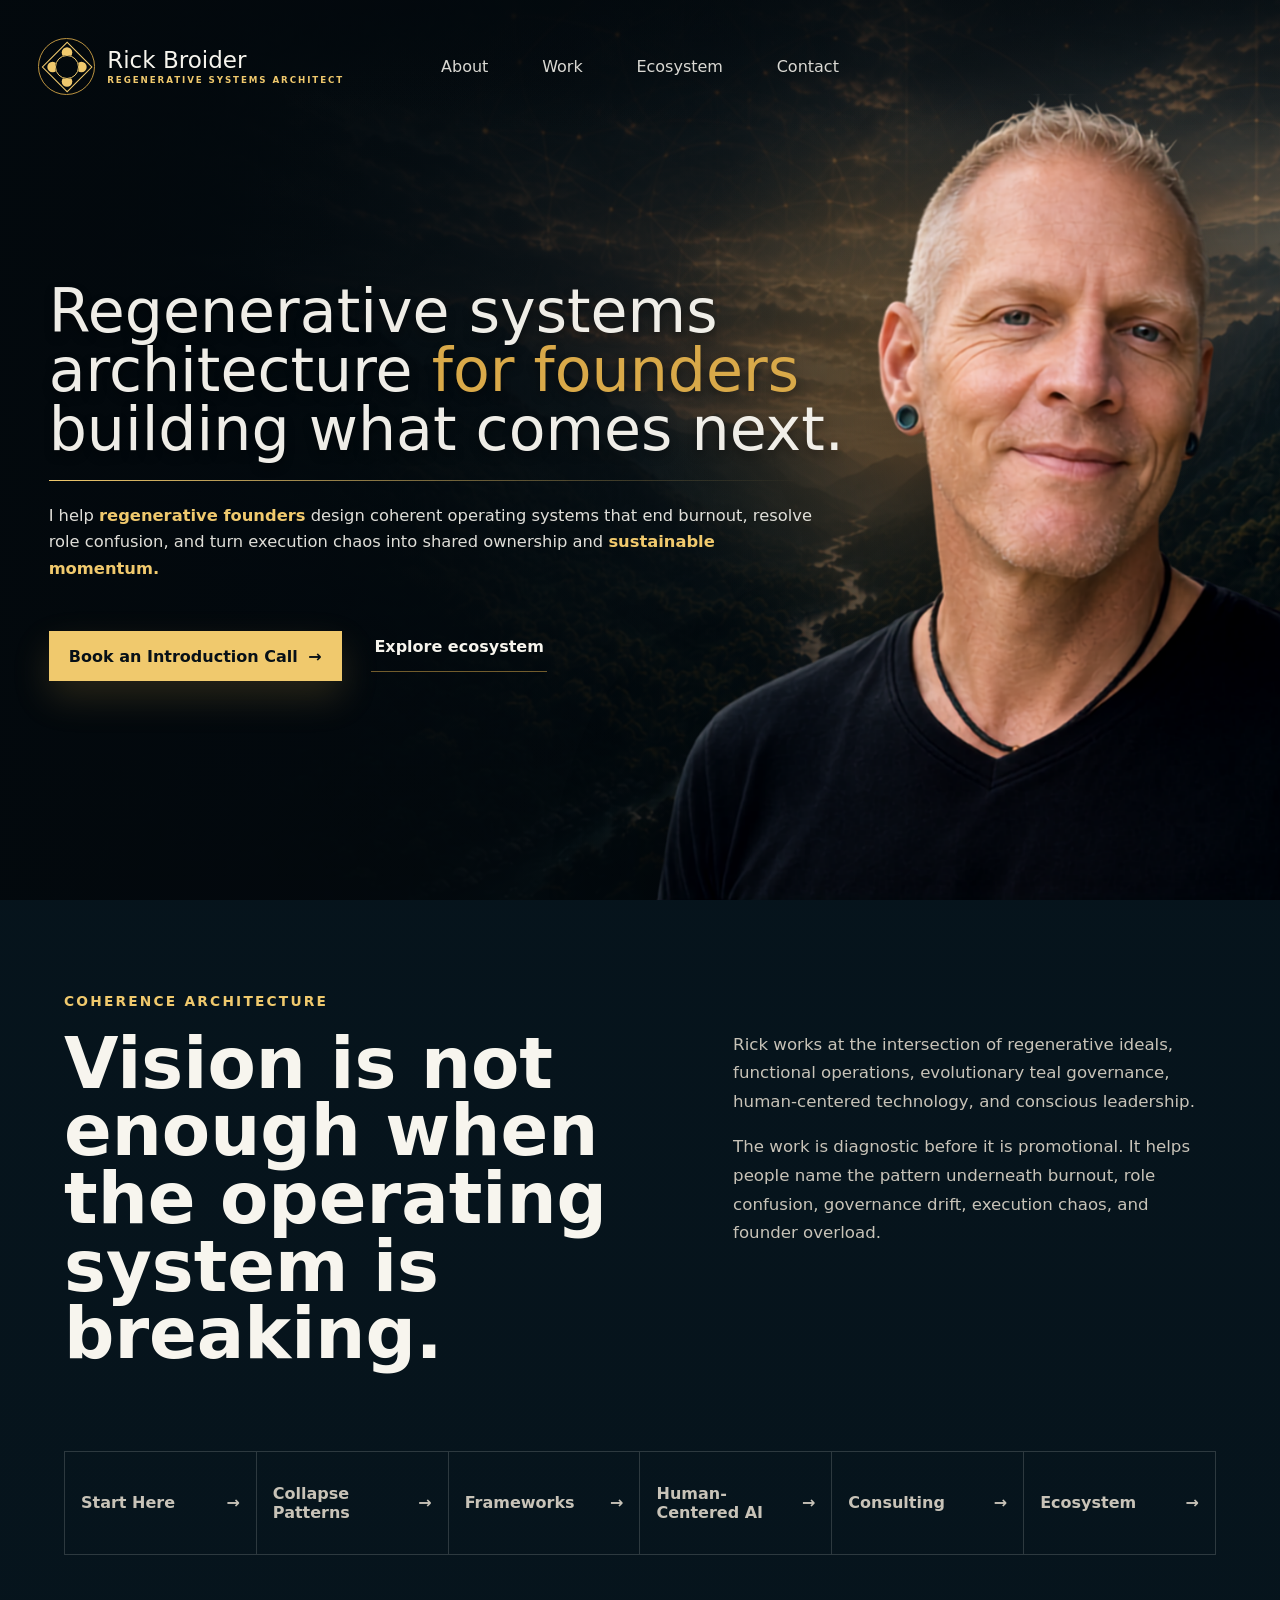
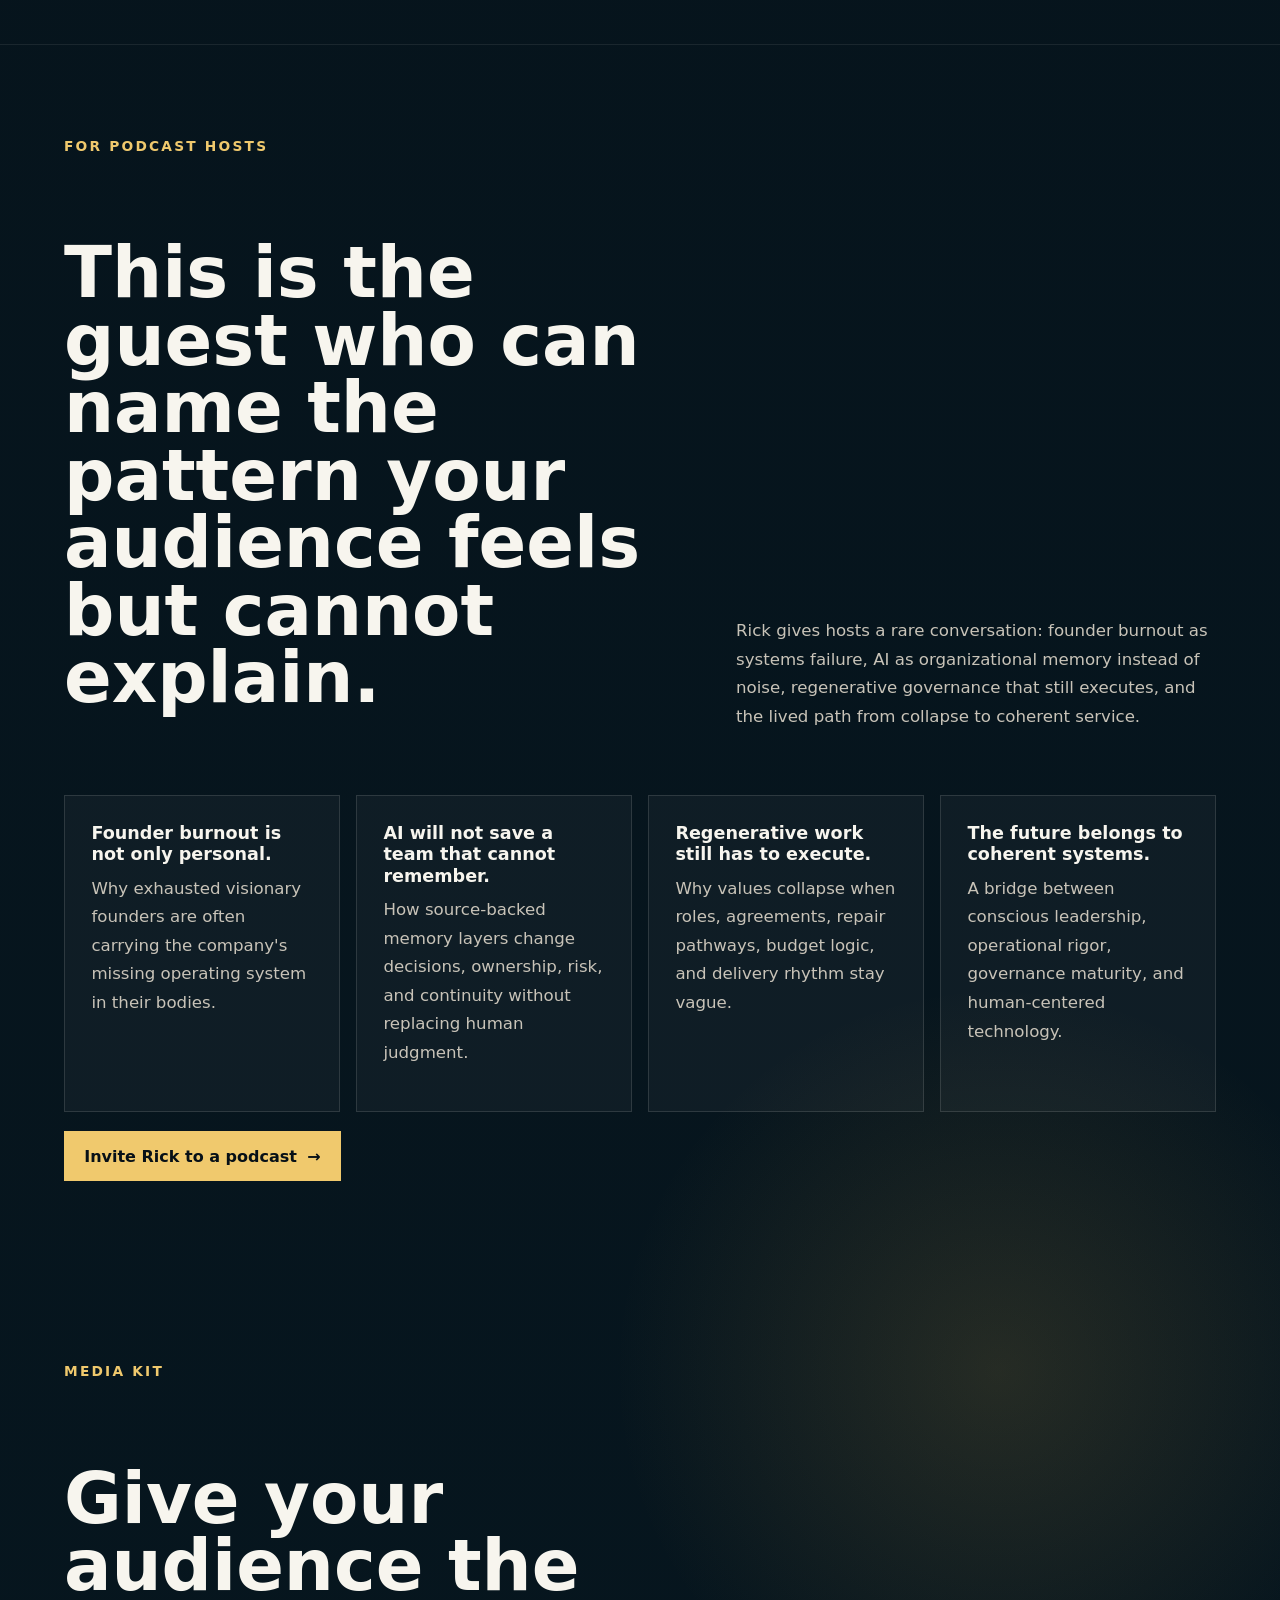
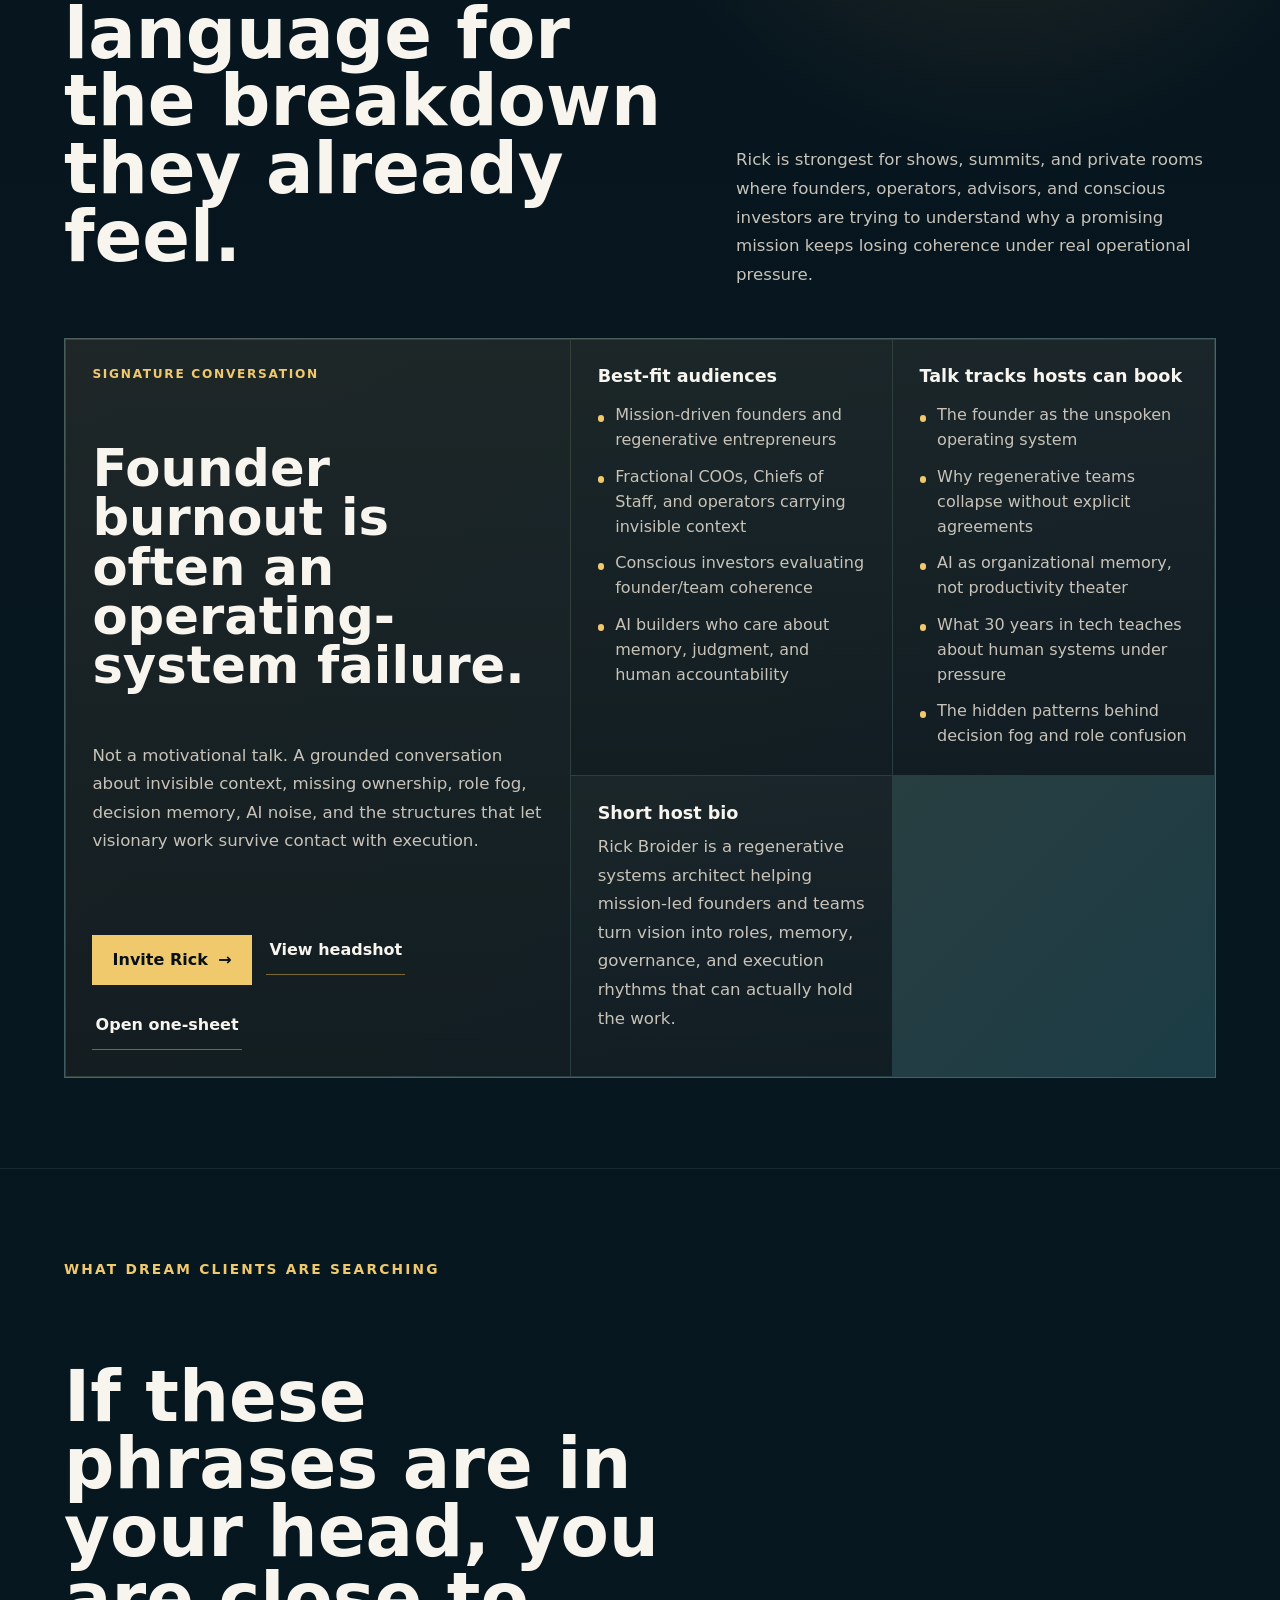
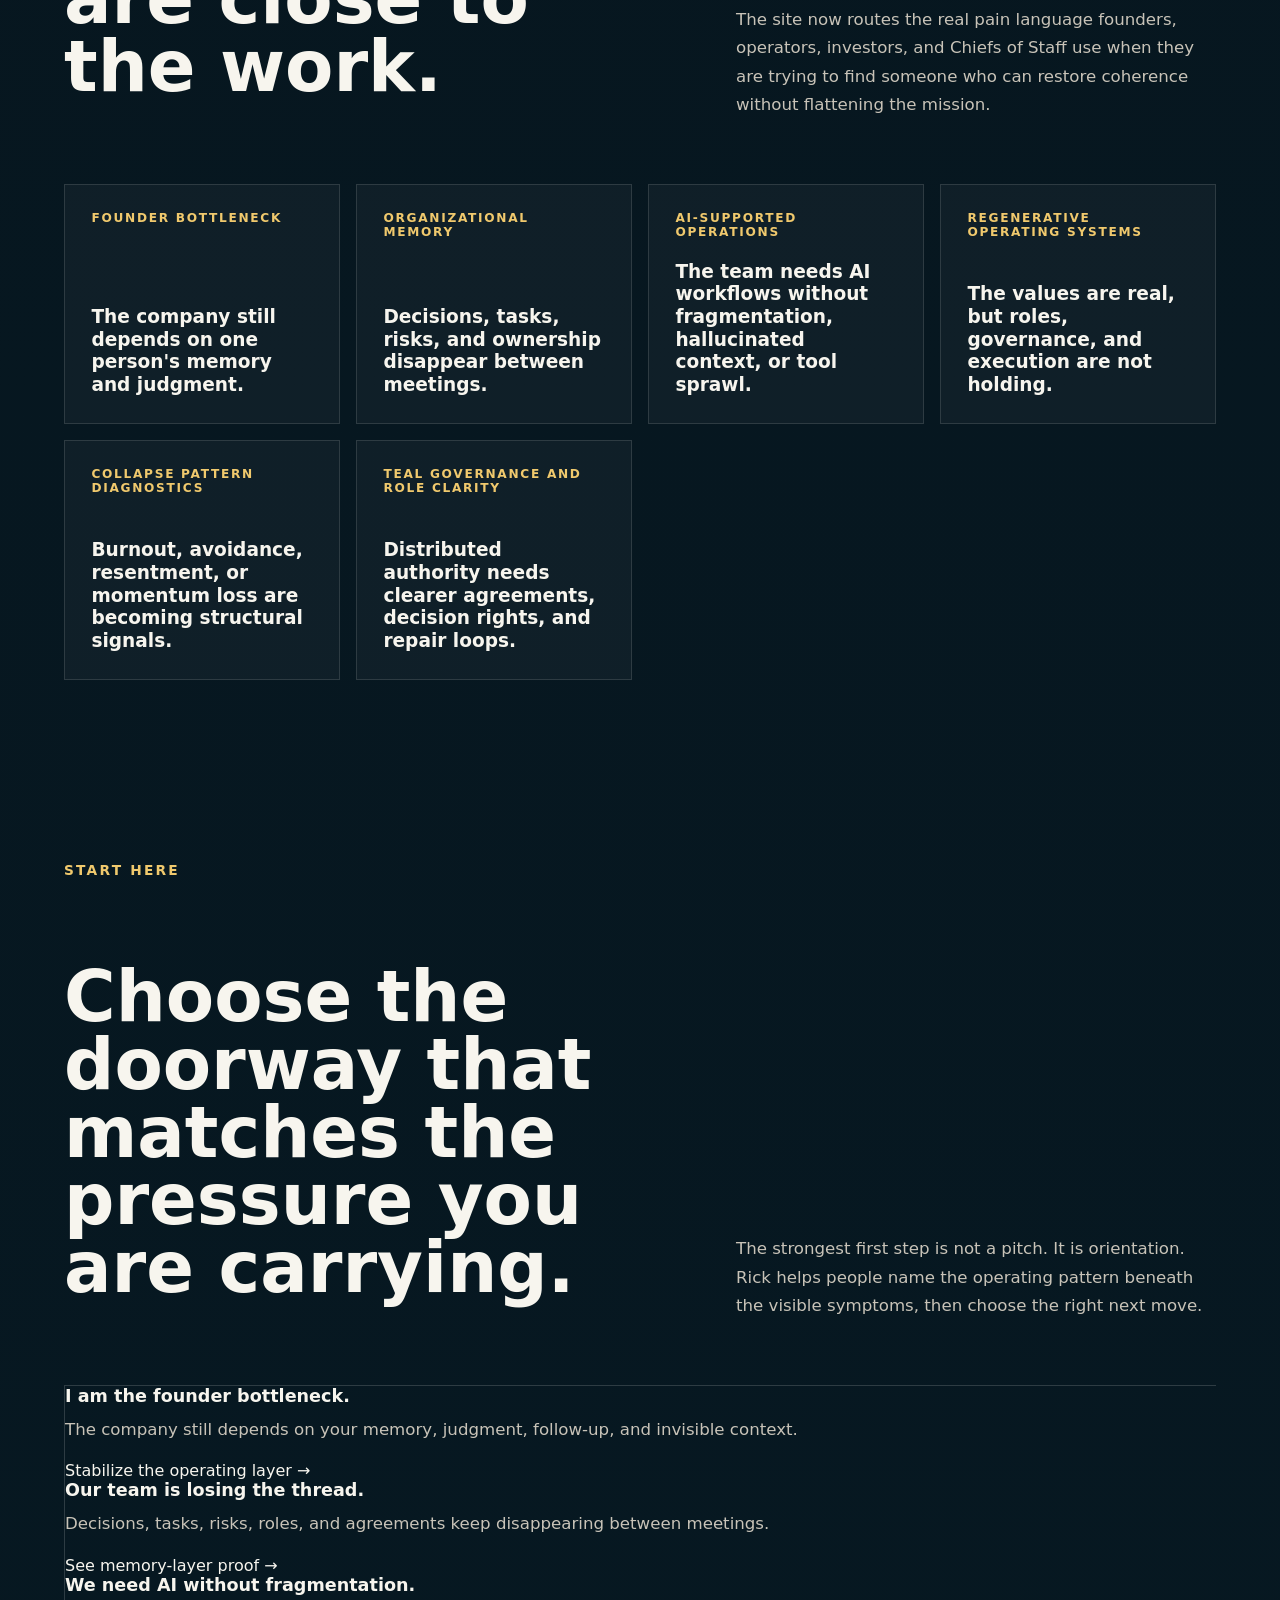
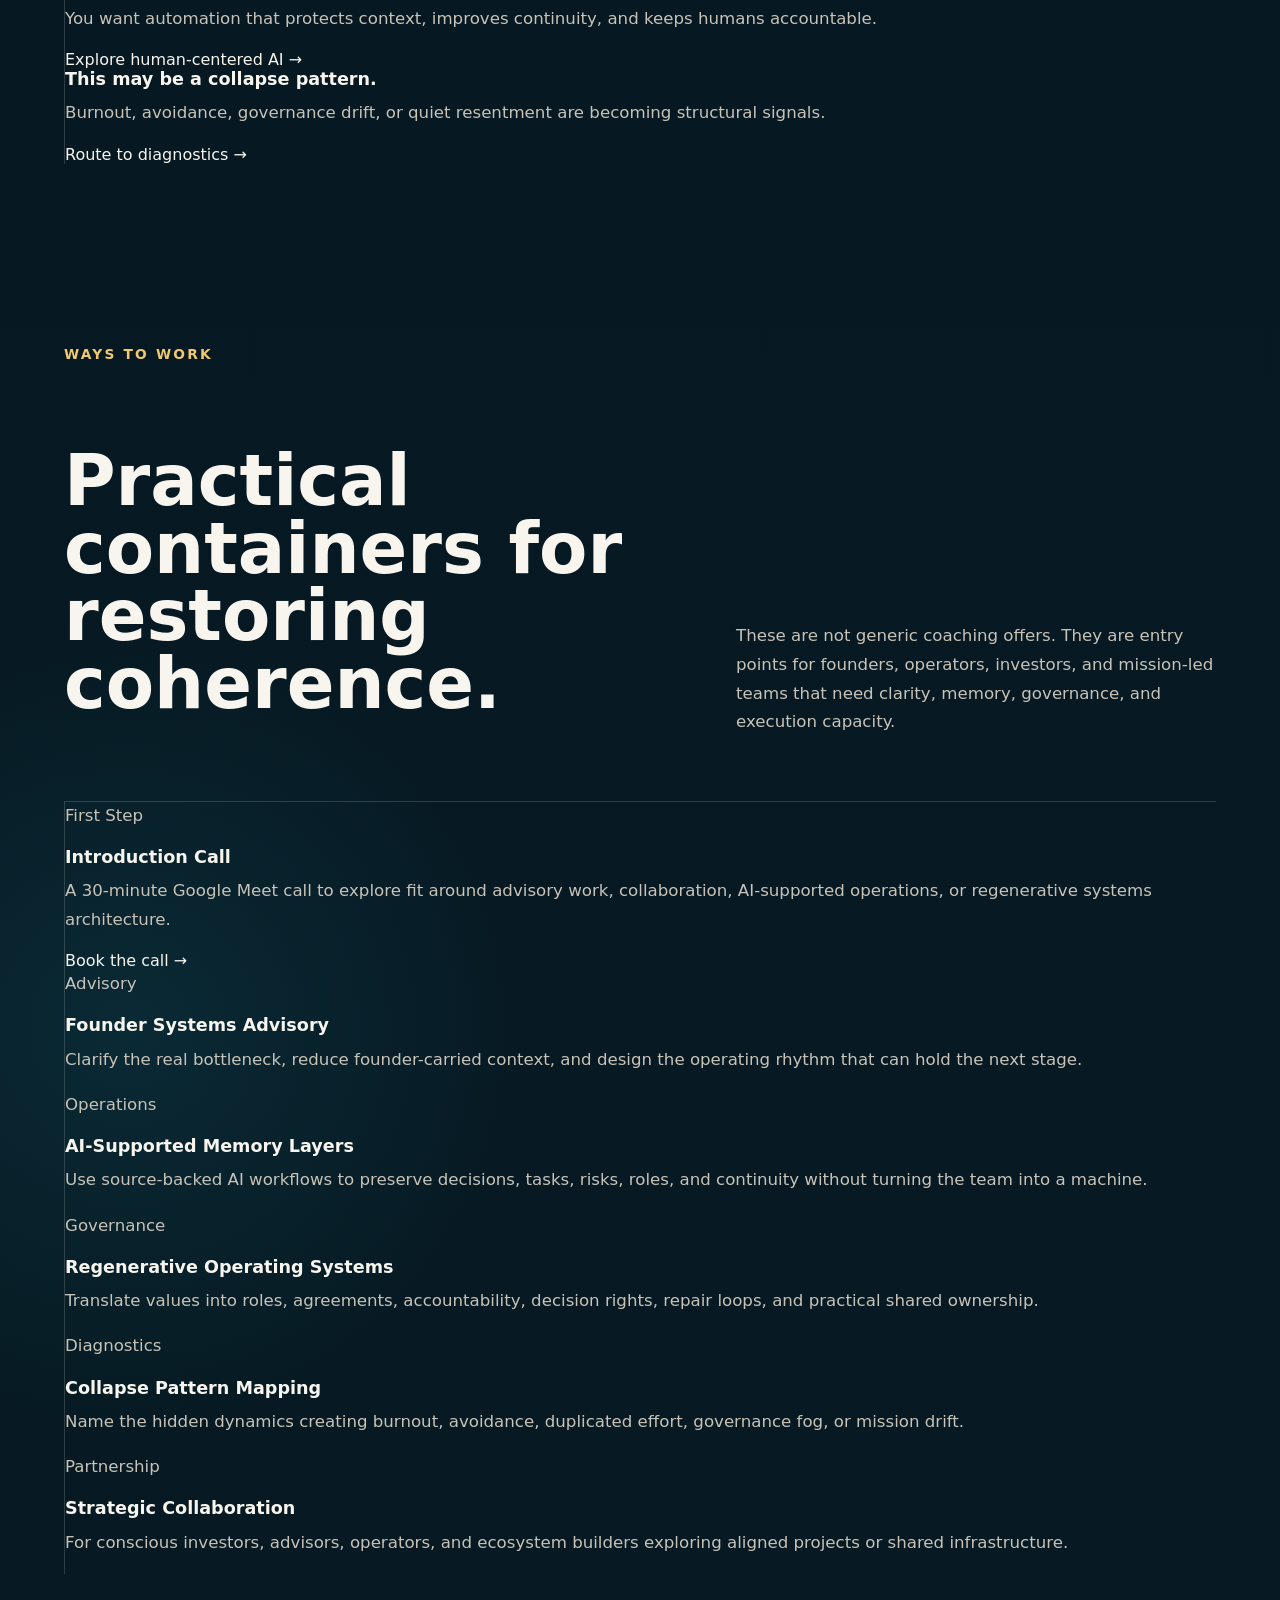
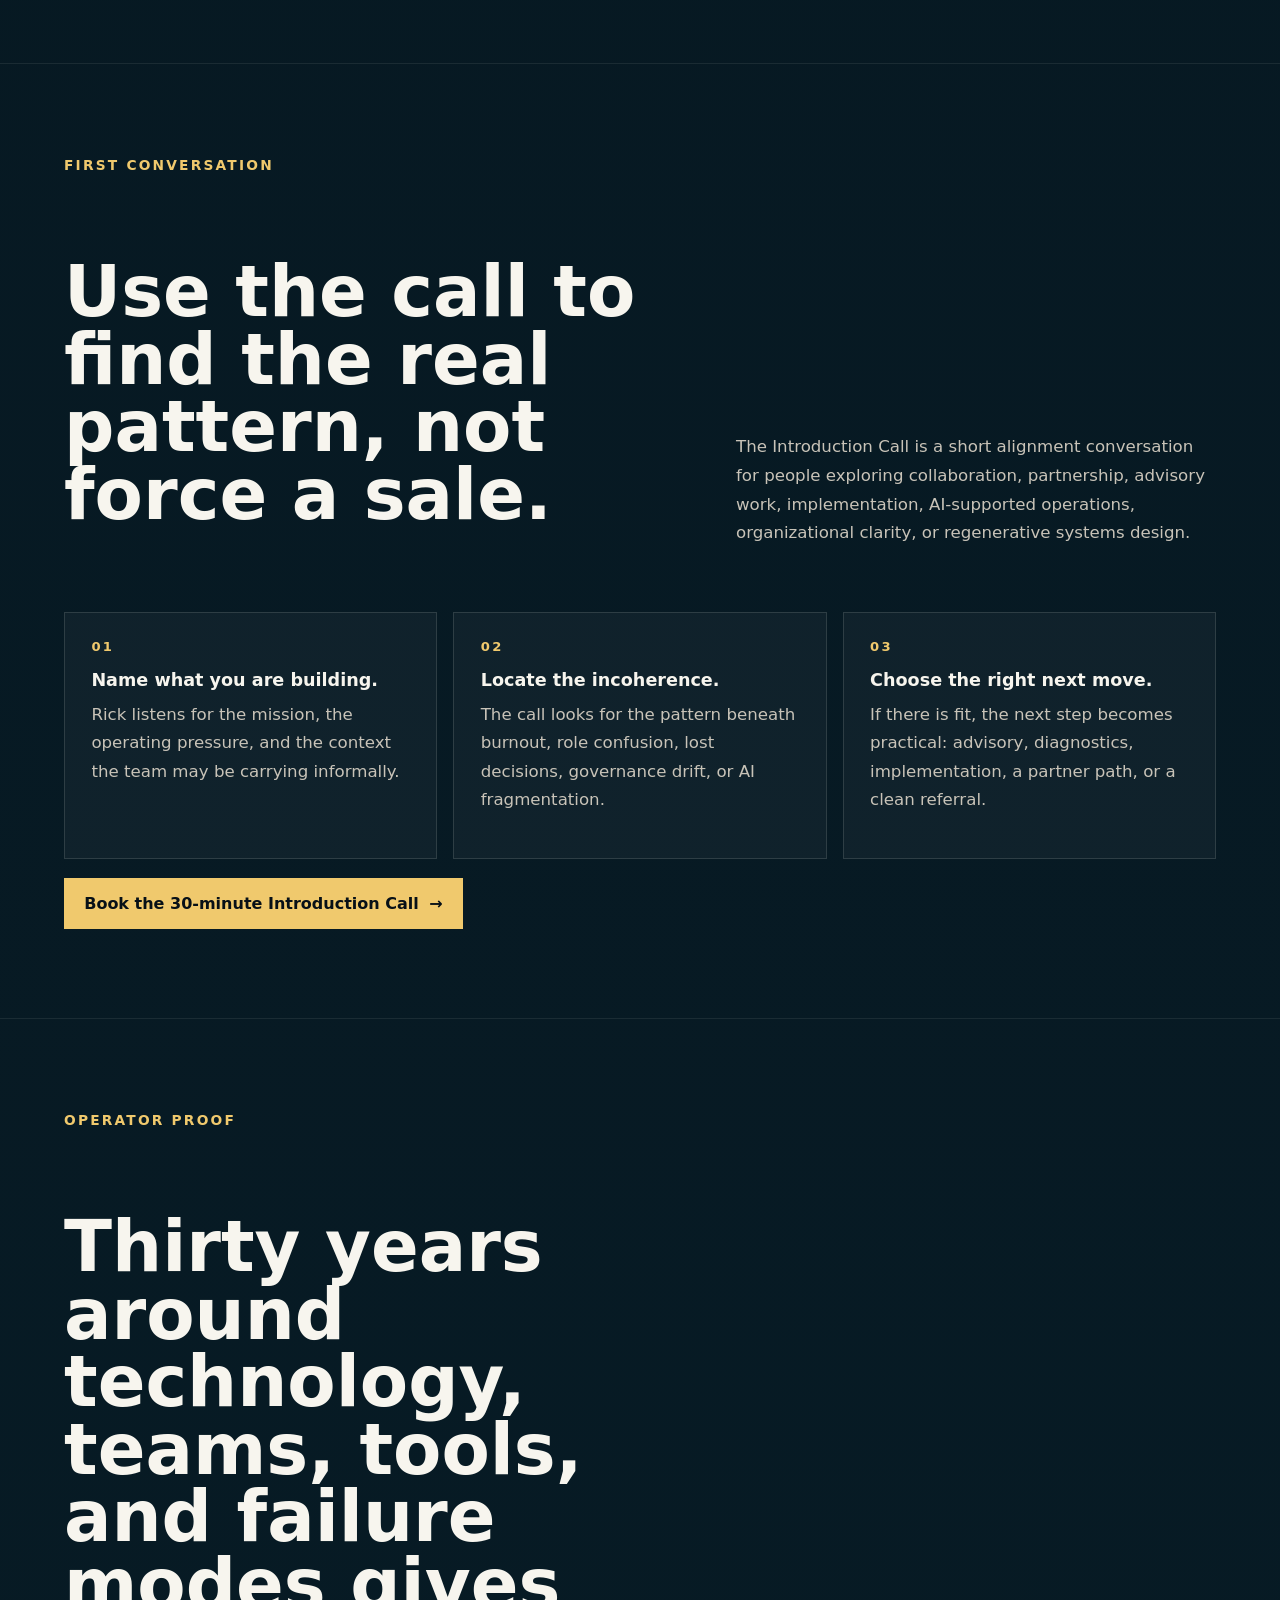
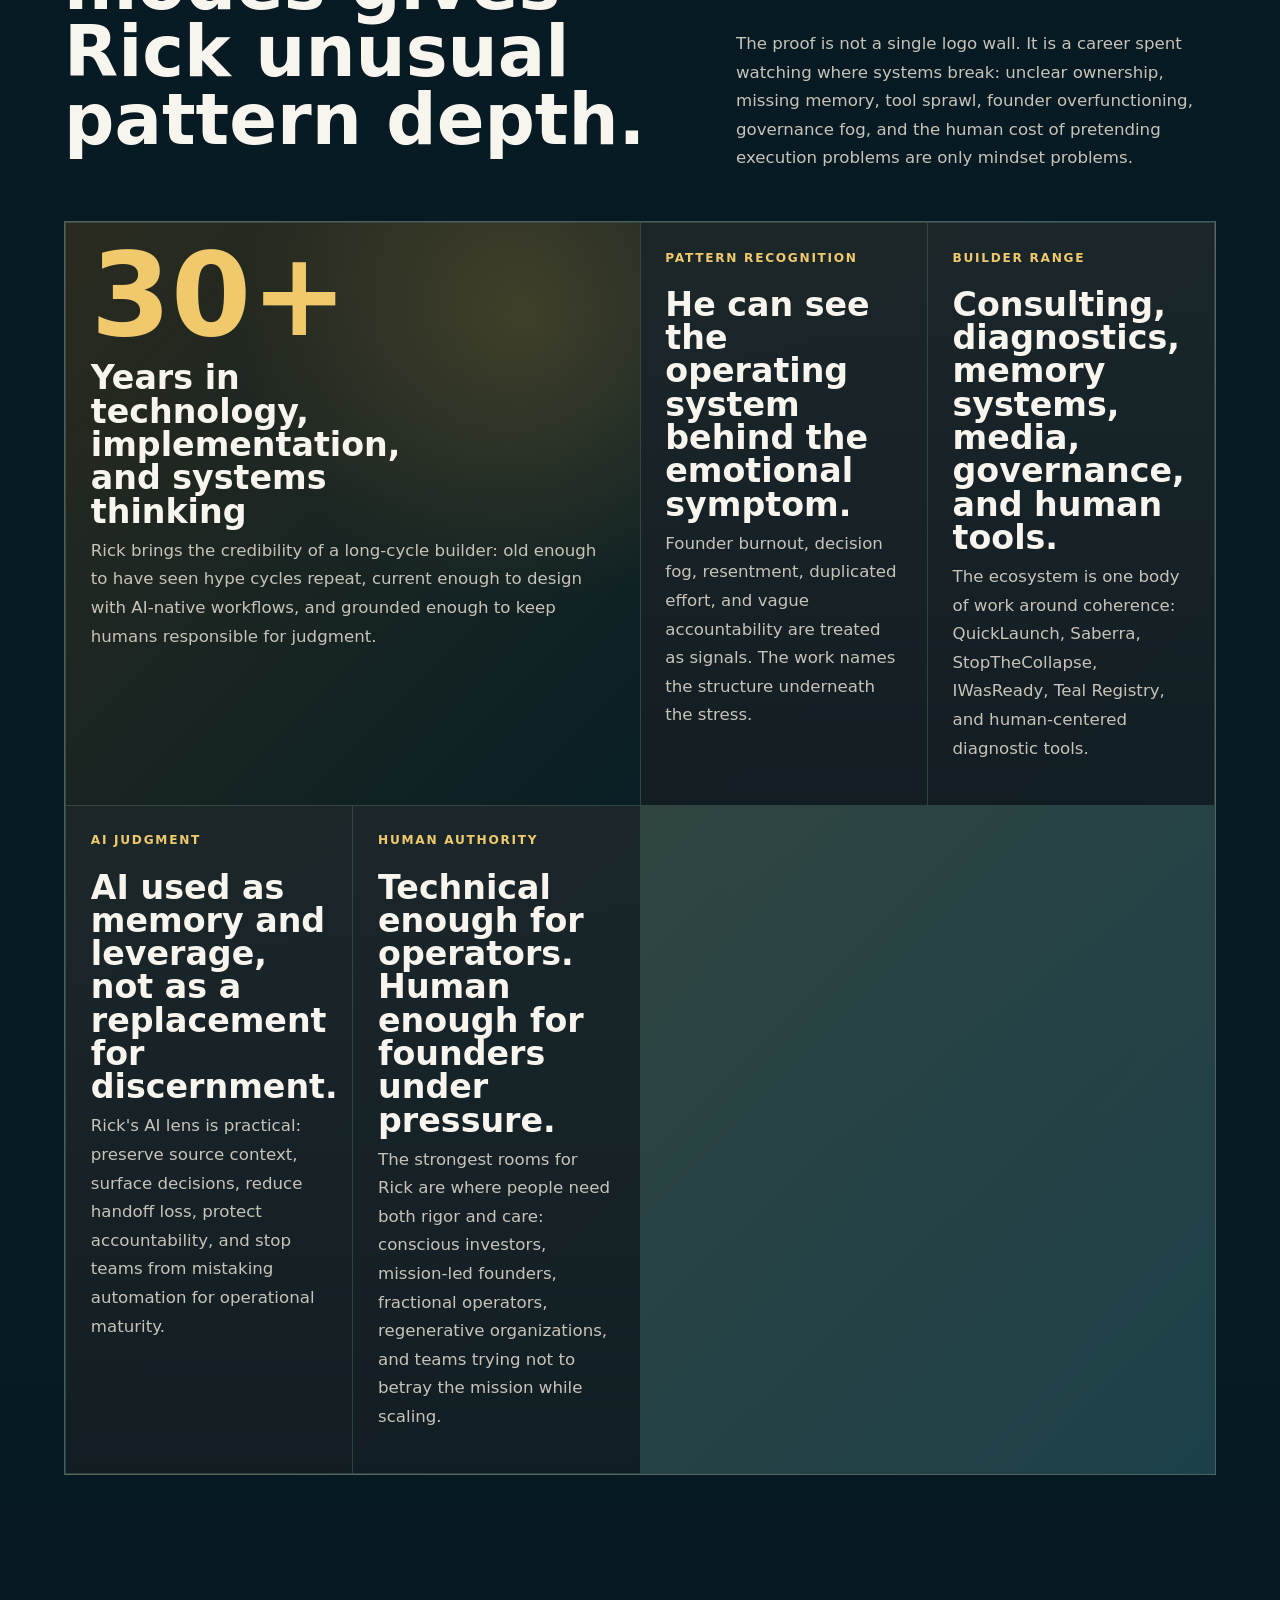
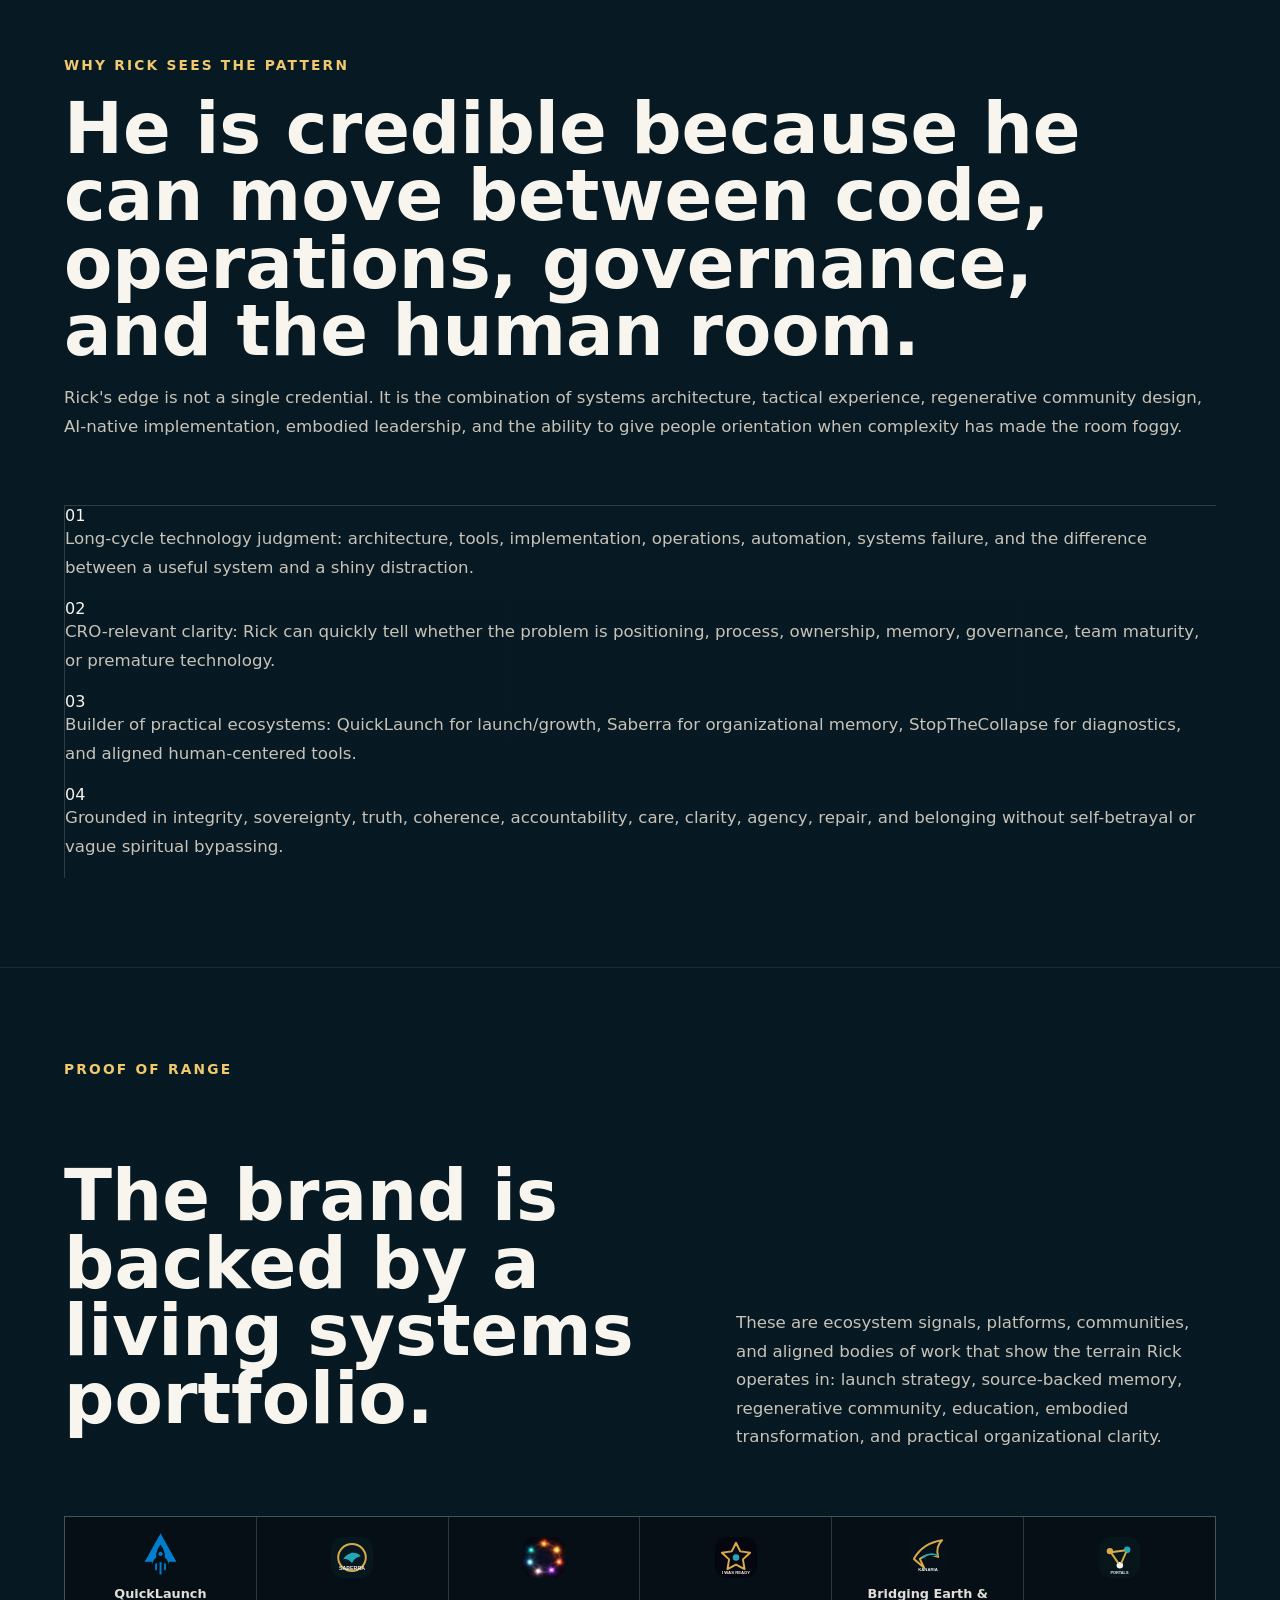
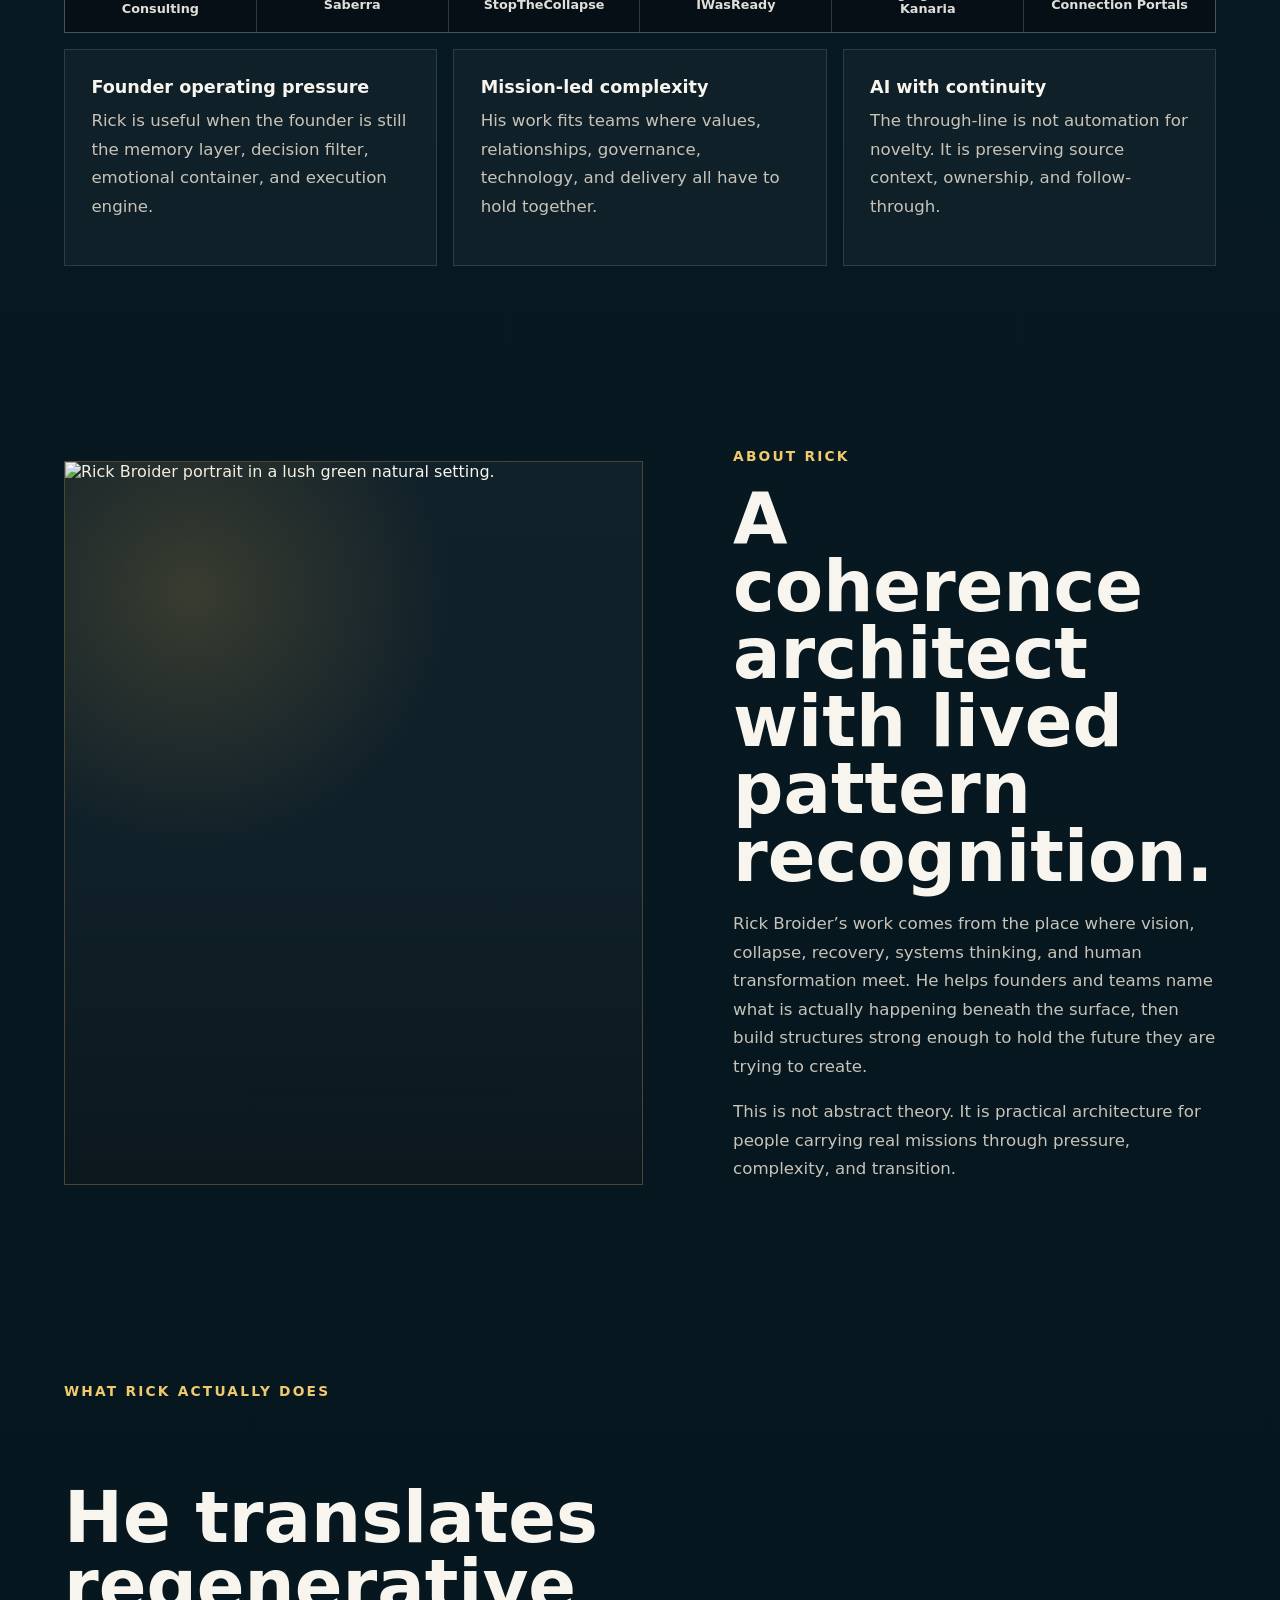
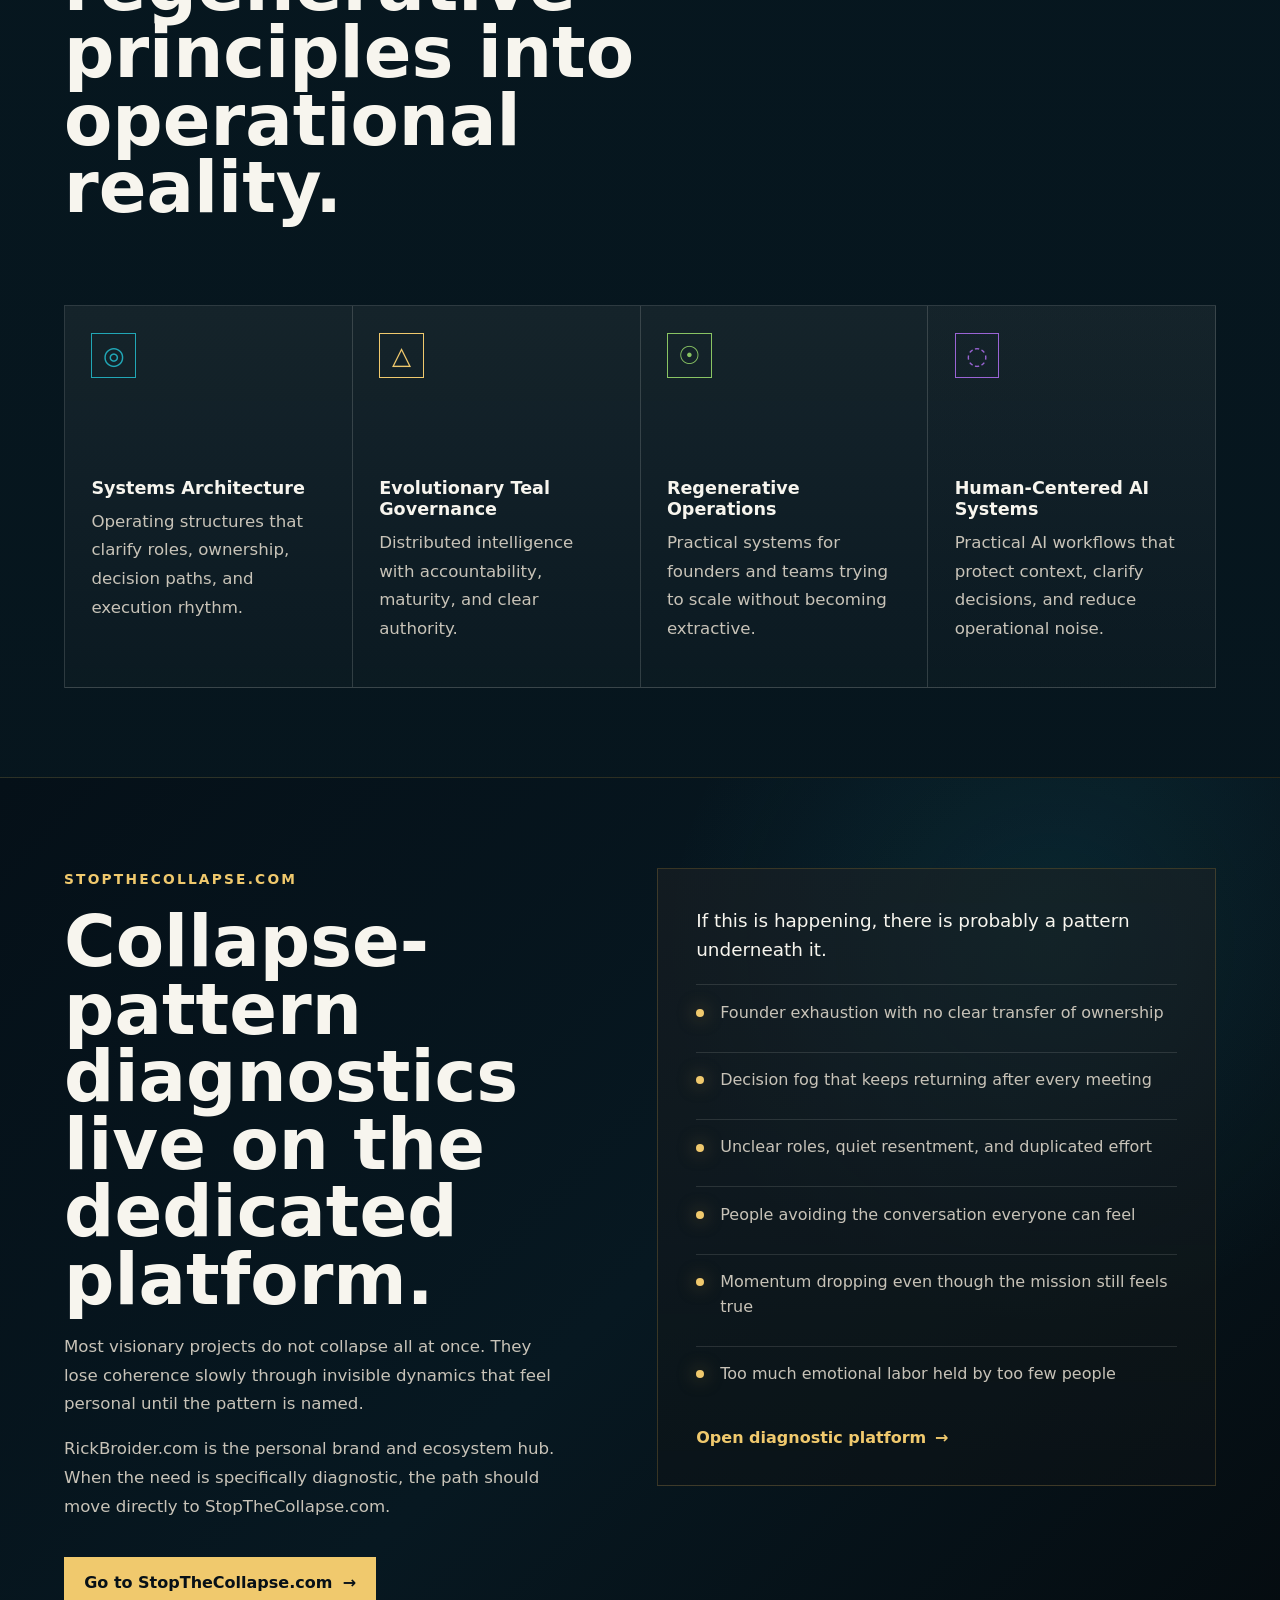
==== commit 3bd7a7c9: "Add CRO proof and media one-sheet" ====
--- a/index.html
+++ b/index.html
@@ -3,10 +3,10 @@
   <head>
     <meta charset="UTF-8" />
     <meta name="viewport" content="width=device-width, initial-scale=1.0" />
-    <title>Rick Broider | Regenerative Systems Architect for Mission-Driven Founders</title>
+    <title>Rick Broider | 30-Year Tech Veteran & Regenerative Systems Architect</title>
     <meta
       name="description"
-      content="Rick Broider helps mission-driven founders, regenerative businesses, and conscious organizations build clear roles, operating systems, governance, and human-centered AI workflows."
+      content="Rick Broider is a 30-year tech veteran and regenerative systems architect helping mission-driven founders turn founder bottlenecks, lost context, role confusion, and AI fragmentation into coherent operating systems."
     />
     <meta
       name="keywords"
@@ -14,25 +14,27 @@
     />
     <meta name="author" content="Rick Broider" />
     <link rel="canonical" href="https://rickbroider.com/" />
-    <meta property="og:title" content="Rick Broider | Regenerative Systems Architect" />
+    <meta property="og:title" content="Rick Broider | 30-Year Tech Veteran & Regenerative Systems Architect" />
     <meta
       property="og:description"
-      content="Operating systems, role clarity, governance, regenerative operations, and human-centered AI workflows for mission-driven founders."
+      content="For founders, operators, investors, and podcast hosts who need the person who can name the hidden operating-system failure underneath burnout, lost context, and execution chaos."
     />
     <meta property="og:type" content="website" />
     <meta property="og:url" content="https://rickbroider.com/" />
     <meta property="og:image" content="https://rickbroider.com/assets/hero-atf-target.png" />
     <meta property="og:image:width" content="1600" />
     <meta property="og:image:height" content="900" />
+    <meta property="og:image:alt" content="Rick Broider beside a regenerative systems architecture landscape." />
     <meta property="og:site_name" content="RickBroider.com" />
     <meta name="twitter:card" content="summary_large_image" />
-    <meta name="twitter:title" content="Rick Broider | Regenerative Systems Architect" />
+    <meta name="twitter:title" content="Rick Broider | 30-Year Tech Veteran & Regenerative Systems Architect" />
     <meta
       name="twitter:description"
-      content="For founders who need role clarity, operating systems, governance, and AI workflows without losing the soul of the mission."
+      content="A 30-year tech veteran helping founders restore operating coherence, organizational memory, role clarity, and human-centered AI workflows."
     />
     <meta name="twitter:image" content="https://rickbroider.com/assets/hero-atf-target.png" />
-    <link rel="stylesheet" href="styles.css?v=20260803-layered-atf" />
+    <meta name="twitter:image:alt" content="Rick Broider beside a regenerative systems architecture landscape." />
+    <link rel="stylesheet" href="styles.css?v=20260804-cro-proof" />
     <script type="application/ld+json">
       {
         "@context": "https://schema.org",
@@ -44,11 +46,13 @@
             "url": "https://rickbroider.com/",
             "image": "https://rickbroider.com/assets/rick-primary-portrait.png",
             "jobTitle": "Regenerative Systems Architect",
+            "hasCredential": "30-year technology, operations, systems, and implementation background",
             "knowsLanguage": "English",
             "description": "Regenerative systems architect and operational coherence strategist for mission-driven founders, conscious businesses, and organizations navigating founder burnout, role confusion, governance drift, and AI workflow adoption.",
             "knowsAbout": [
               "Regenerative systems",
               "Regenerative systems architecture",
+              "30-year technology leadership and implementation",
               "Regenerative business consulting",
               "Founder burnout",
               "Role clarity",
@@ -199,7 +203,7 @@
               ownership and <strong>sustainable momentum.</strong>
             </p>
             <div class="hero-actions" aria-label="Hero actions">
-              <a class="button primary hero-cta" href="https://calendar.app.google/Tcia8cAHw4945z8f7">Book an Introduction Call <span>→</span></a>
+              <a class="button primary hero-cta" href="https://calendar.app.google/Tcia8cAHw4945z8f7" data-track="hero_intro_call">Book an Introduction Call <span>→</span></a>
               <a class="button secondary" href="#ecosystem">Explore ecosystem</a>
             </div>
           </div>
@@ -274,8 +278,9 @@
               with execution.
             </p>
             <div class="media-kit-actions">
-              <a class="button primary" href="#contact">Invite Rick <span>→</span></a>
-              <a class="button secondary" href="assets/rick-primary-portrait.png">View headshot</a>
+              <a class="button primary" href="#contact" data-track="media_invite_rick">Invite Rick <span>→</span></a>
+              <a class="button secondary" href="assets/rick-primary-portrait.png" data-track="media_headshot">View headshot</a>
+              <a class="button secondary" href="media-kit/" data-track="media_one_sheet">Open one-sheet</a>
             </div>
           </article>
           <article>
@@ -293,6 +298,7 @@
               <li>The founder as the unspoken operating system</li>
               <li>Why regenerative teams collapse without explicit agreements</li>
               <li>AI as organizational memory, not productivity theater</li>
+              <li>What 30 years in tech teaches about human systems under pressure</li>
               <li>The hidden patterns behind decision fog and role confusion</li>
             </ul>
           </article>
@@ -416,13 +422,51 @@
           <article><span>02</span><h3>Locate the incoherence.</h3><p>The call looks for the pattern beneath burnout, role confusion, lost decisions, governance drift, or AI fragmentation.</p></article>
           <article><span>03</span><h3>Choose the right next move.</h3><p>If there is fit, the next step becomes practical: advisory, diagnostics, implementation, a partner path, or a clean referral.</p></article>
         </div>
-        <a class="button primary" href="https://calendar.app.google/Tcia8cAHw4945z8f7">Book the 30-minute Introduction Call <span>→</span></a>
-      </section>
-
+        <a class="button primary" href="https://calendar.app.google/Tcia8cAHw4945z8f7" data-track="intro_call_section">Book the 30-minute Introduction Call <span>→</span></a>
+      </section>
+
+      <section class="operator-proof section" id="operator-proof">
+        <div class="section-heading section-heading-wide">
+          <p class="section-kicker">Operator Proof</p>
+          <h2>Thirty years around technology, teams, tools, and failure modes gives Rick unusual pattern depth.</h2>
+          <p>
+            The proof is not a single logo wall. It is a career spent watching where systems break:
+            unclear ownership, missing memory, tool sprawl, founder overfunctioning, governance fog,
+            and the human cost of pretending execution problems are only mindset problems.
+          </p>
+        </div>
+        <div class="proof-wall" aria-label="Rick Broider proof of competence">
+          <article class="proof-card proof-card-primary">
+            <p class="proof-number">30+</p>
+            <h3>Years in technology, implementation, and systems thinking</h3>
+            <p>Rick brings the credibility of a long-cycle builder: old enough to have seen hype cycles repeat, current enough to design with AI-native workflows, and grounded enough to keep humans responsible for judgment.</p>
+          </article>
+          <article class="proof-card">
+            <p class="proof-label">Pattern Recognition</p>
+            <h3>He can see the operating system behind the emotional symptom.</h3>
+            <p>Founder burnout, decision fog, resentment, duplicated effort, and vague accountability are treated as signals. The work names the structure underneath the stress.</p>
+          </article>
+          <article class="proof-card">
+            <p class="proof-label">Builder Range</p>
+            <h3>Consulting, diagnostics, memory systems, media, governance, and human tools.</h3>
+            <p>The ecosystem is one body of work around coherence: QuickLaunch, Saberra, StopTheCollapse, IWasReady, Teal Registry, and human-centered diagnostic tools.</p>
+          </article>
+          <article class="proof-card">
+            <p class="proof-label">AI Judgment</p>
+            <h3>AI used as memory and leverage, not as a replacement for discernment.</h3>
+            <p>Rick's AI lens is practical: preserve source context, surface decisions, reduce handoff loss, protect accountability, and stop teams from mistaking automation for operational maturity.</p>
+          </article>
+          <article class="proof-card">
+            <p class="proof-label">Human Authority</p>
+            <h3>Technical enough for operators. Human enough for founders under pressure.</h3>
+            <p>The strongest rooms for Rick are where people need both rigor and care: conscious investors, mission-led founders, fractional operators, regenerative organizations, and teams trying not to betray the mission while scaling.</p>
+          </article>
+        </div>
+      </section>
       <section class="authority section" id="authority">
         <div class="authority-copy">
           <p class="section-kicker">Why Rick Sees the Pattern</p>
-          <h2>He turns lived chaos into usable structure.</h2>
+          <h2>He is credible because he can move between code, operations, governance, and the human room.</h2>
           <p>
             Rick's edge is not a single credential. It is the combination of systems architecture,
             tactical experience, regenerative community design, AI-native implementation, embodied
@@ -430,10 +474,10 @@
           </p>
         </div>
         <div class="proof-grid" aria-label="Rick Broider proof points">
-          <article><span>01</span><p>Decades across technology, operations, coaching, martial discipline, community building, and field-level implementation.</p></article>
-          <article><span>02</span><p>AI-native systems designer using language models as strategic partners, memory layers, workflow engines, and sensemaking tools.</p></article>
-          <article><span>03</span><p>Builder of practical ecosystems: QuickLaunch, StopTheCollapse, Saberra, IWasReady, CCOS, and human-centered diagnostic tools.</p></article>
-          <article><span>04</span><p>Grounded in integrity, sovereignty, truth, coherence, accountability, care, clarity, agency, repair, and belonging without self-betrayal.</p></article>
+          <article><span>01</span><p>Long-cycle technology judgment: architecture, tools, implementation, operations, automation, systems failure, and the difference between a useful system and a shiny distraction.</p></article>
+          <article><span>02</span><p>CRO-relevant clarity: Rick can quickly tell whether the problem is positioning, process, ownership, memory, governance, team maturity, or premature technology.</p></article>
+          <article><span>03</span><p>Builder of practical ecosystems: QuickLaunch for launch/growth, Saberra for organizational memory, StopTheCollapse for diagnostics, and aligned human-centered tools.</p></article>
+          <article><span>04</span><p>Grounded in integrity, sovereignty, truth, coherence, accountability, care, clarity, agency, repair, and belonging without self-betrayal or vague spiritual bypassing.</p></article>
         </div>
       </section>
       <section class="signal-proof section" id="proof">
@@ -737,6 +781,42 @@
           </article>
         </div>
       </section>
+      <section class="trust-contract section" id="engagement-models">
+        <div class="section-heading section-heading-wide">
+          <p class="section-kicker">How Work Starts</p>
+          <h2>A serious first engagement should create clarity fast.</h2>
+          <p>
+            The point is not to sell a vague retainer. The point is to locate the real operating constraint,
+            decide whether Rick is the right person to help, and define a next step that can be evaluated by observable progress.
+          </p>
+        </div>
+        <div class="trust-grid" aria-label="How Rick works and fit criteria">
+          <article>
+            <h3>Good fit</h3>
+            <ul class="clean-list">
+              <li>Founder-led teams where too much context lives in one person's head</li>
+              <li>Mission-led organizations with real values and messy execution</li>
+              <li>Operators, Chiefs of Staff, and investors trying to restore trust in follow-through</li>
+              <li>Teams adopting AI who need memory, source context, and accountability</li>
+            </ul>
+          </article>
+          <article>
+            <h3>Not a fit</h3>
+            <ul class="clean-list">
+              <li>People looking for generic motivation, vague coaching, or passive inspiration</li>
+              <li>Teams unwilling to name conflict, ownership gaps, or decision rights</li>
+              <li>AI projects that want automation without human responsibility</li>
+              <li>Organizations that want regenerative language without operational integrity</li>
+            </ul>
+          </article>
+          <article class="trust-card-strong">
+            <p class="project-type">First Paid Container</p>
+            <h3>Diagnostic clarity before implementation.</h3>
+            <p>A strong first paid engagement should produce a map of the pattern, the missing operating layer, the risks, the ownership gaps, and the practical next architecture. From there, implementation either makes sense or it does not.</p>
+            <a class="button primary" href="https://calendar.app.google/Tcia8cAHw4945z8f7" data-track="engagement_intro_call">Book an Introduction Call <span>→</span></a>
+          </article>
+        </div>
+      </section>
       <section class="contact section" id="contact">
         <div class="contact-copy">
           <p class="section-kicker">Next Step</p>
@@ -753,7 +833,7 @@
             <p class="way-label">Recommended First Step</p>
             <h3>Introduction Call with Rick Broider</h3>
             <p>30 minutes on Google Meet for conscious impact investors, founders, operators, advisors, consultants, community builders, mission-led organizations, and teams exploring alignment, collaboration, partnership, advisory work, AI-supported operations, organizational clarity, or regenerative systems design.</p>
-            <a class="button primary" href="https://calendar.app.google/Tcia8cAHw4945z8f7">Book an Introduction Call <span>→</span></a>
+            <a class="button primary" href="https://calendar.app.google/Tcia8cAHw4945z8f7" data-track="contact_intro_call">Book an Introduction Call <span>→</span></a>
           </div>
         </div>
         <form class="contact-form" action="https://formspree.io/f/xgoqppgd" method="POST">
@@ -833,9 +913,26 @@
             <span>I understand this form starts a human review process, not an automated emergency response.</span>
           </label>
 
-          <button class="button primary" type="submit">Send inquiry <span>→</span></button>
+          <button class="button primary" type="submit" data-track="contact_form_submit">Send inquiry <span>→</span></button>
         </form>
       </section>
     </main>
-  </body>
+    <script>
+      (() => {
+        const send = (name, details = {}) => {
+          const eventName = "rickbroider_" + name;
+          window.dataLayer = window.dataLayer || [];
+          window.dataLayer.push({ event: eventName, ...details });
+          if (typeof window.gtag === "function") window.gtag("event", eventName, details);
+        };
+        document.addEventListener("click", (event) => {
+          const target = event.target.closest("[data-track]");
+          if (!target) return;
+          send(target.dataset.track, { label: target.textContent.trim(), href: target.href || "" });
+        });
+        document.addEventListener("submit", (event) => {
+          if (event.target.matches(".contact-form")) send("contact_form_submit", { label: "Contact form" });
+        });
+      })();
+    </script>  </body>
 </html>
--- a/styles.css
+++ b/styles.css
@@ -1677,3 +1677,91 @@
     width: 100%;
   }
 }
+
+.operator-proof,
+.trust-contract {
+  max-width: min(100%, 1560px);
+  margin: 0 auto;
+  border-top: 1px solid rgba(247, 245, 238, 0.08);
+}
+
+.proof-wall,
+.trust-grid {
+  display: grid;
+  grid-template-columns: repeat(4, minmax(0, 1fr));
+  gap: 1px;
+  padding: 1px;
+  border: 1px solid var(--line);
+  background:
+    linear-gradient(135deg, rgba(217, 169, 73, 0.22), rgba(33, 167, 182, 0.16)),
+    rgba(247, 245, 238, 0.08);
+}
+
+.proof-card,
+.trust-grid article {
+  min-height: 19rem;
+  padding: clamp(1.15rem, 2vw, 1.55rem);
+  background:
+    linear-gradient(180deg, rgba(247, 245, 238, 0.06), rgba(247, 245, 238, 0.025)),
+    rgba(5, 16, 22, 0.82);
+}
+
+.proof-card-primary,
+.trust-card-strong {
+  grid-column: span 2;
+  background:
+    radial-gradient(circle at 80% 16%, rgba(217, 169, 73, 0.2), transparent 18rem),
+    linear-gradient(135deg, rgba(217, 169, 73, 0.16), rgba(33, 167, 182, 0.08)),
+    rgba(5, 16, 22, 0.94);
+}
+
+.proof-number {
+  margin-bottom: 1.2rem;
+  color: var(--gold-bright);
+  font-size: clamp(4.8rem, 9vw, 8.5rem);
+  font-weight: 850;
+  line-height: 0.82;
+}
+
+.proof-label {
+  margin-bottom: 1.2rem;
+  color: var(--gold-bright);
+  font-size: 0.76rem;
+  font-weight: 850;
+  letter-spacing: 0.14em;
+  text-transform: uppercase;
+}
+
+.proof-card h3,
+.trust-grid h3 {
+  max-width: 16ch;
+  font-size: clamp(1.55rem, 2.6vw, 2.65rem);
+  line-height: 1;
+}
+
+.trust-card-strong .button {
+  width: fit-content;
+}
+
+@media (max-width: 1080px) {
+  .proof-wall,
+  .trust-grid {
+    grid-template-columns: repeat(2, minmax(0, 1fr));
+  }
+}
+
+@media (max-width: 780px) {
+  .proof-wall,
+  .trust-grid {
+    grid-template-columns: 1fr;
+  }
+
+  .proof-card-primary,
+  .trust-card-strong {
+    grid-column: auto;
+  }
+
+  .trust-card-strong .button {
+    width: 100%;
+  }
+}
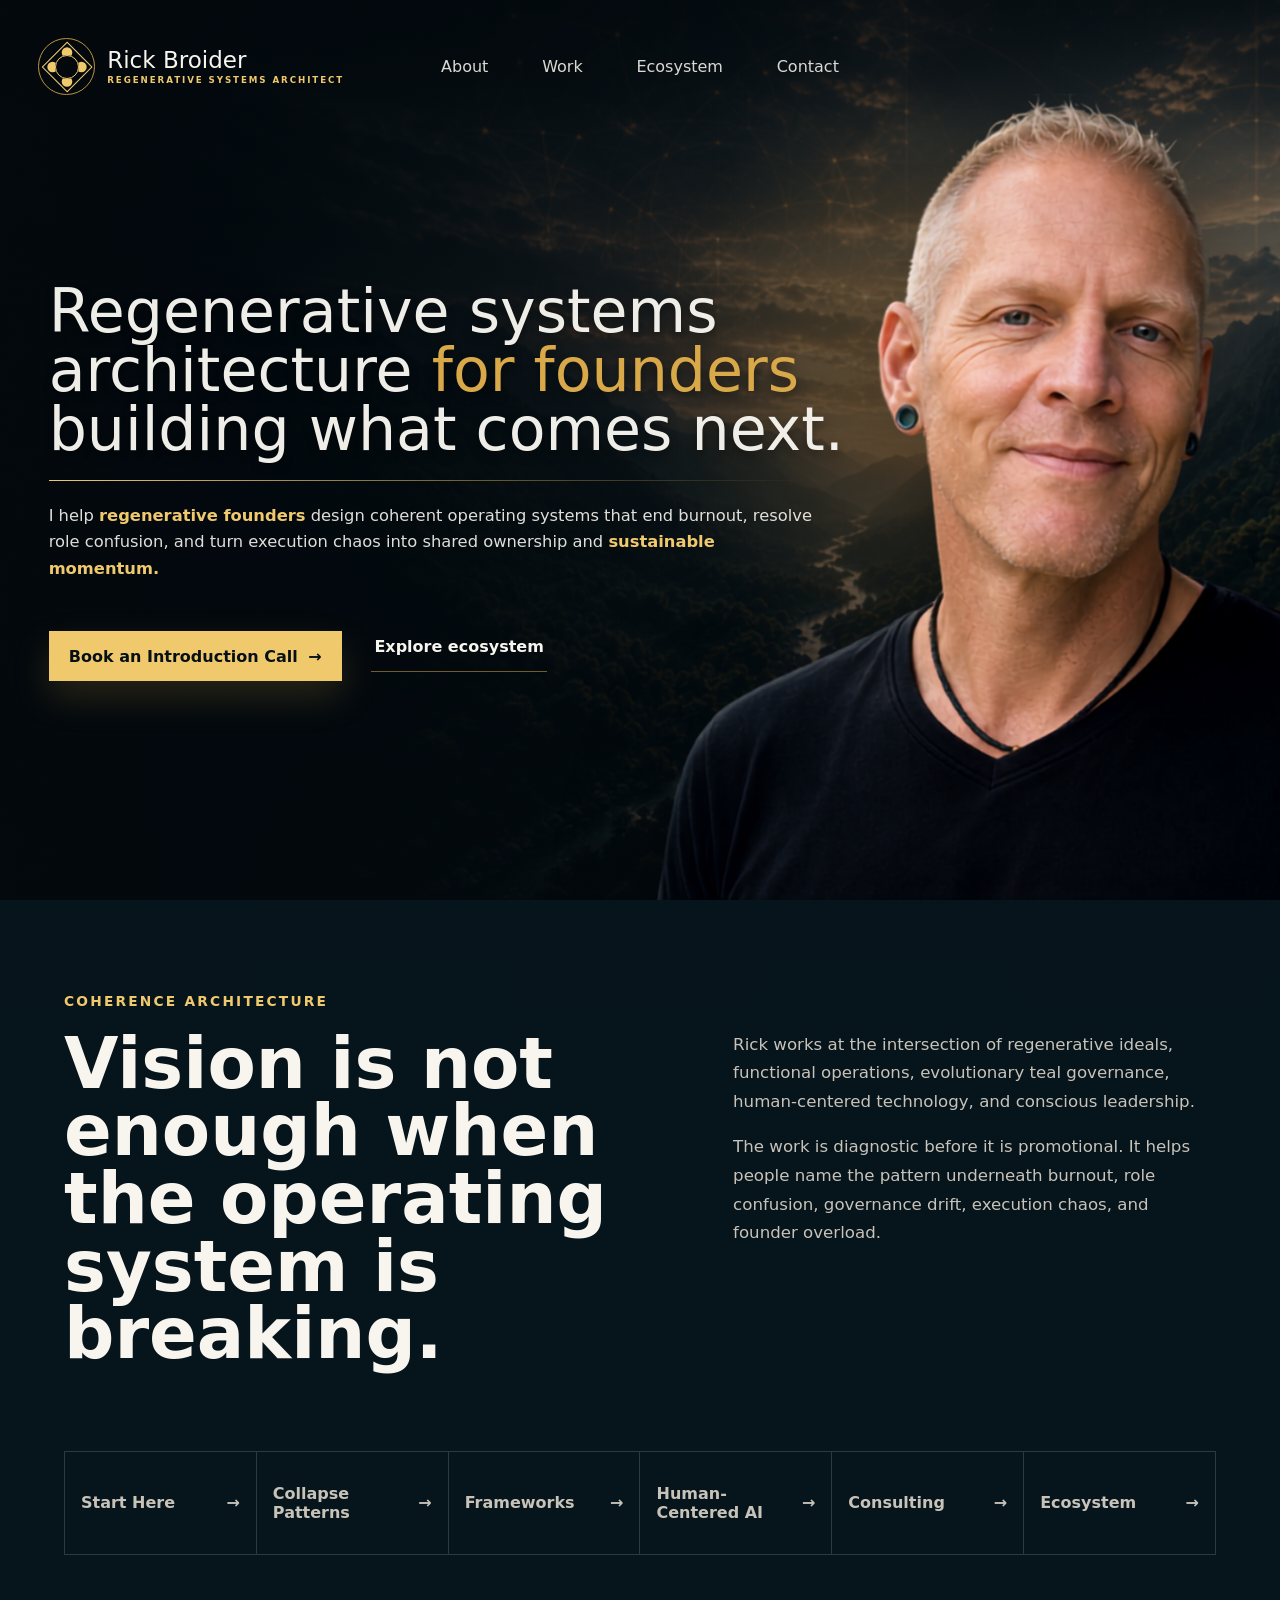
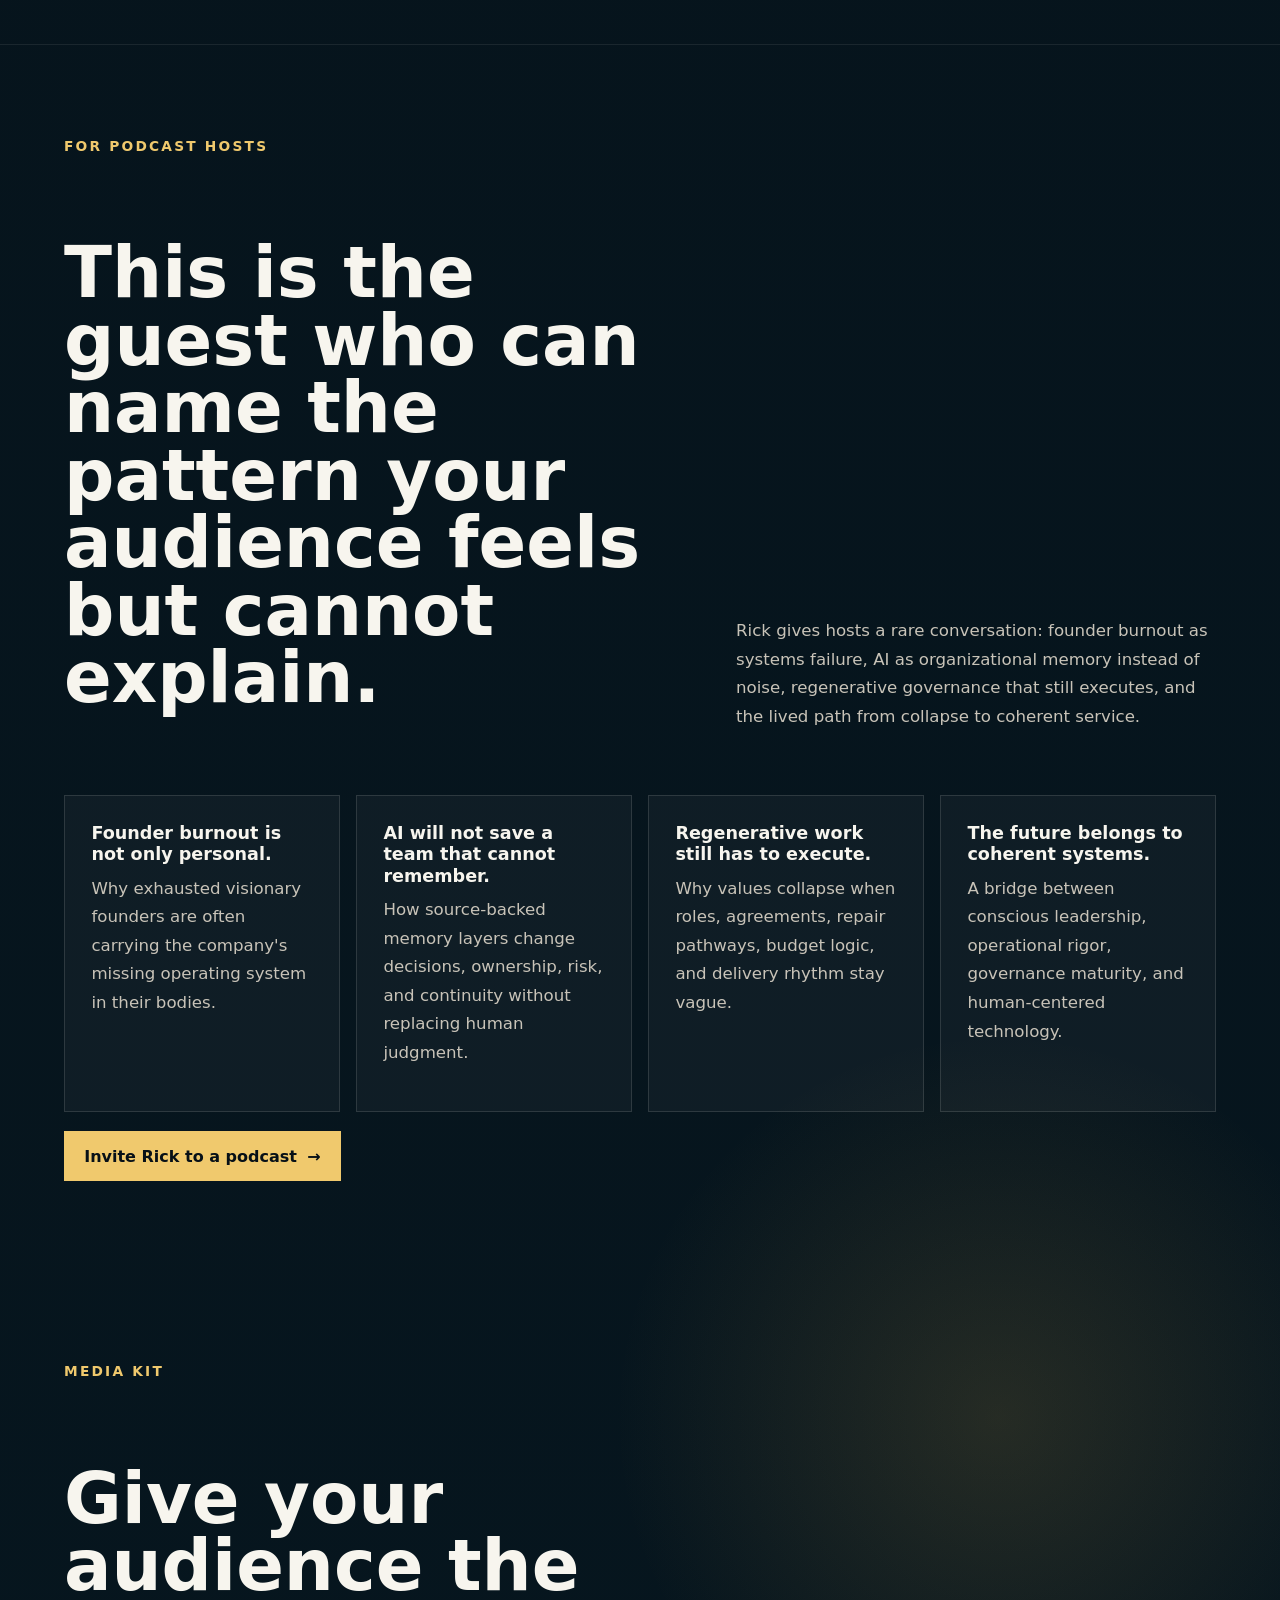
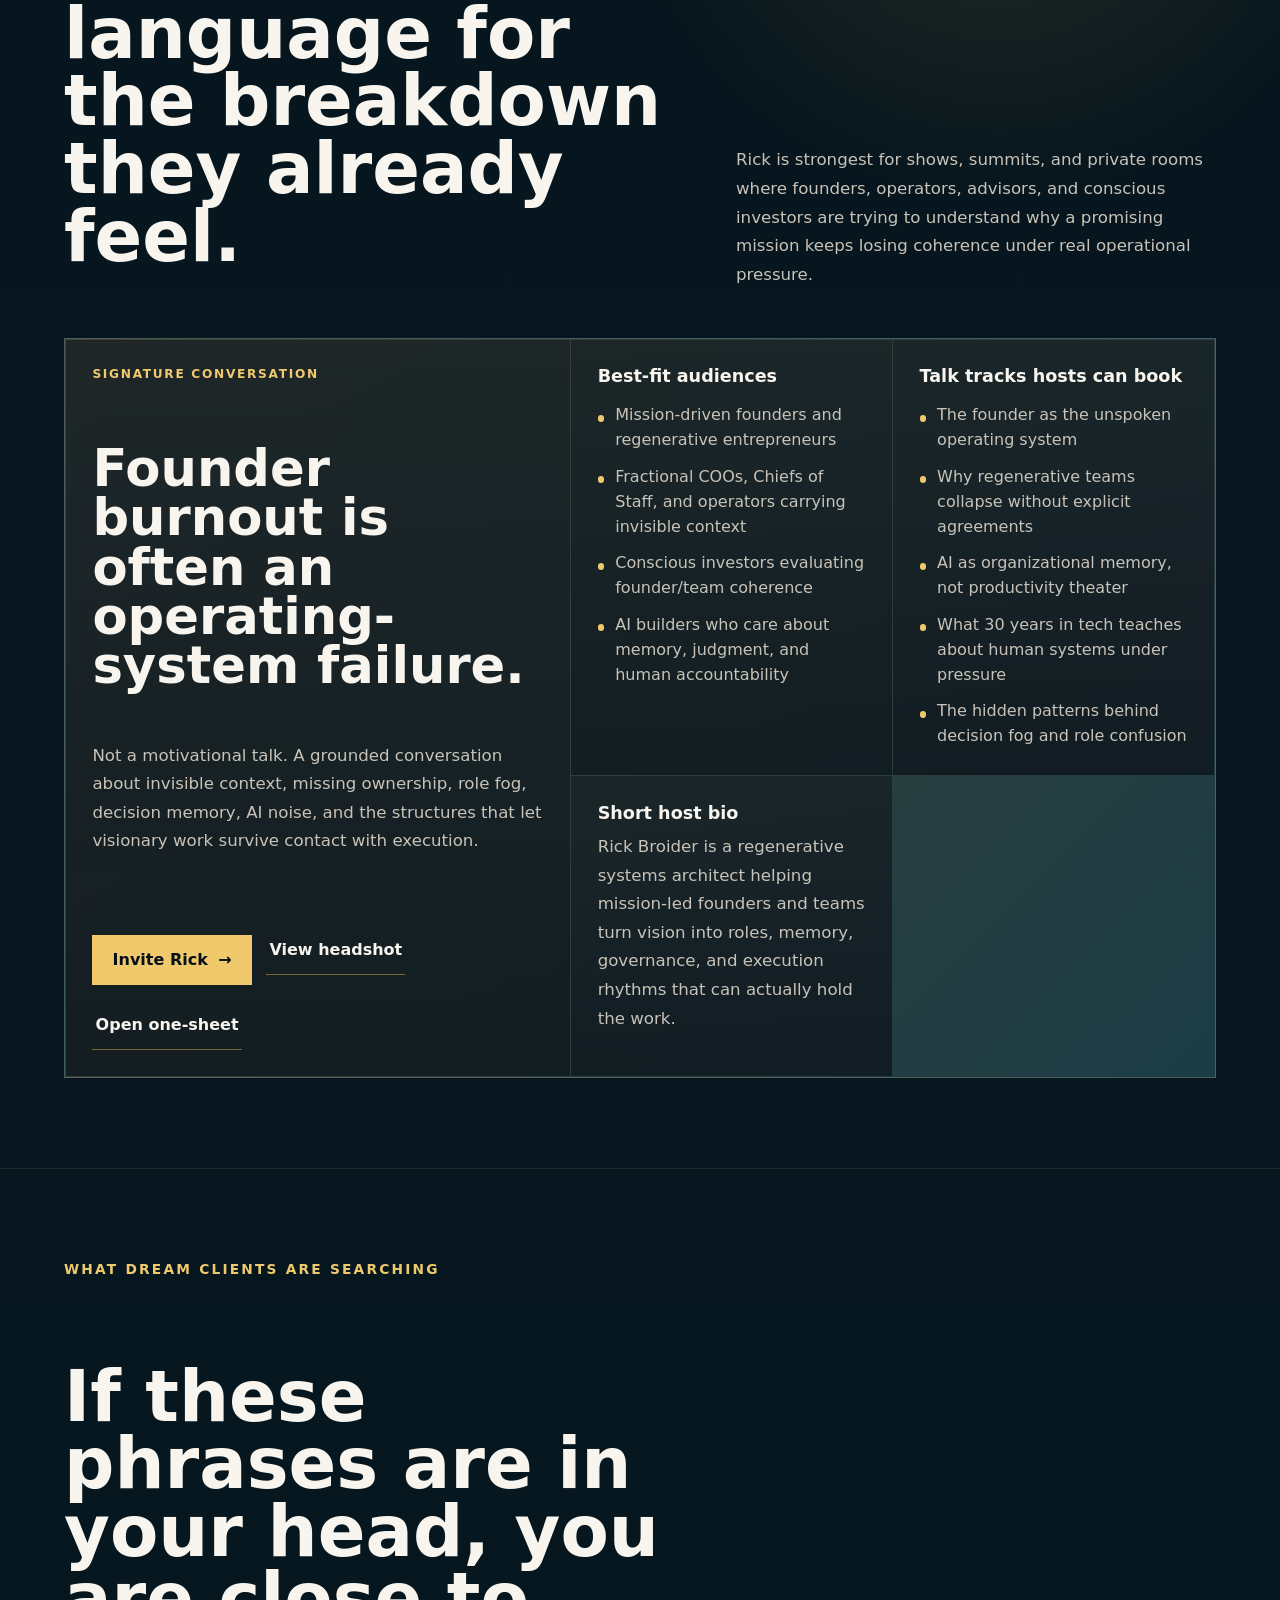
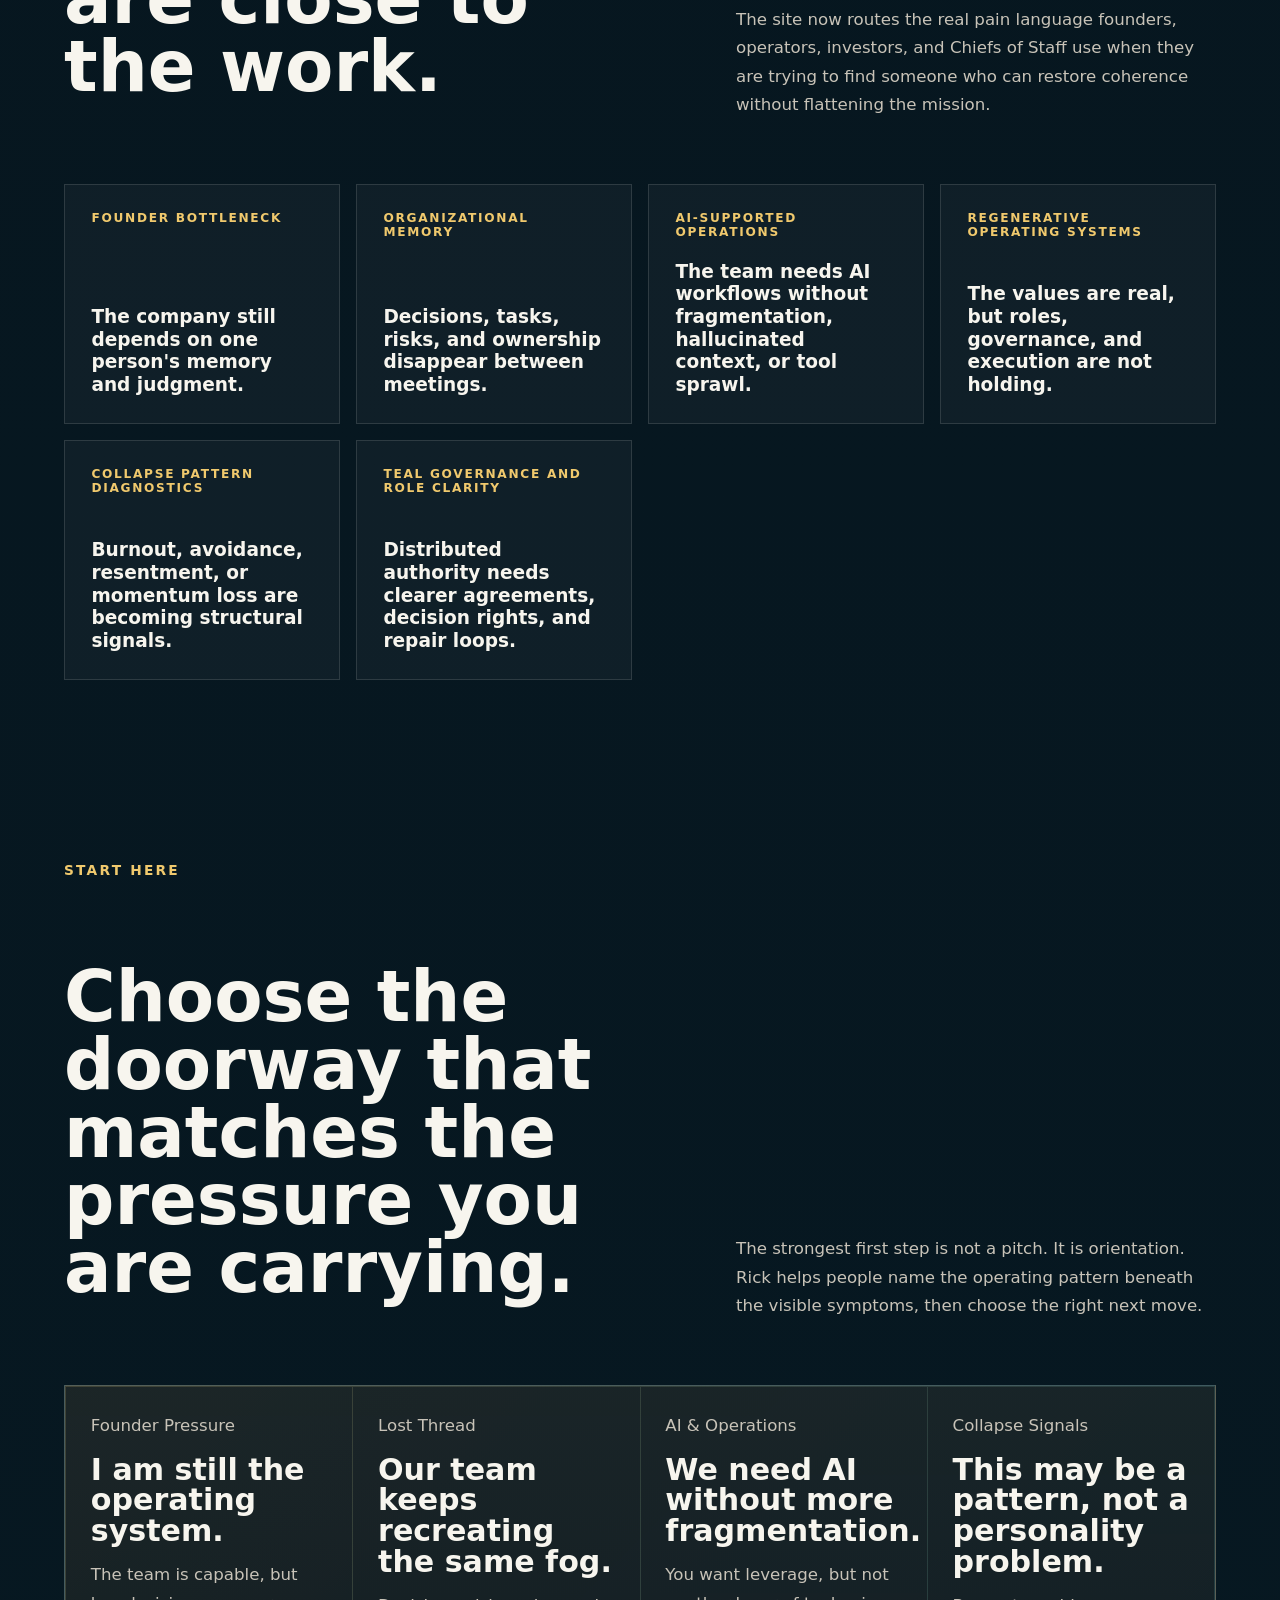
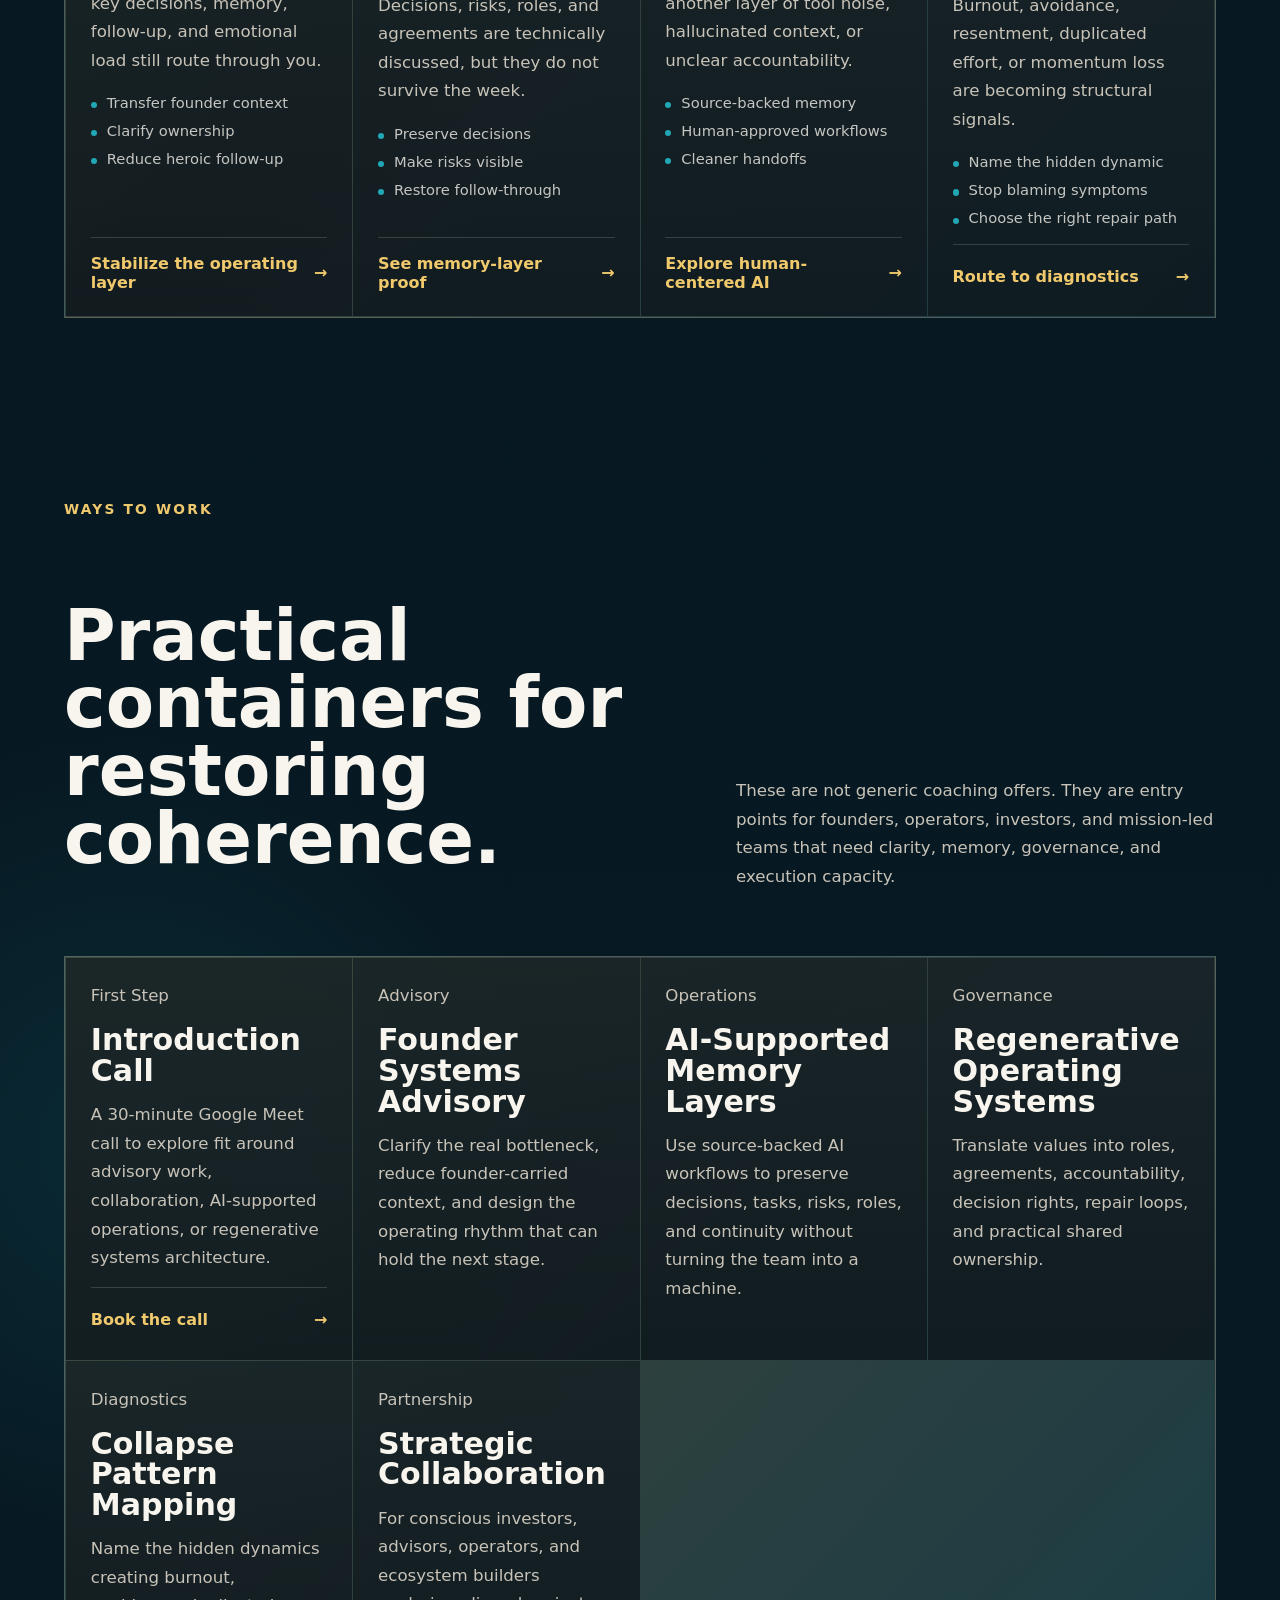
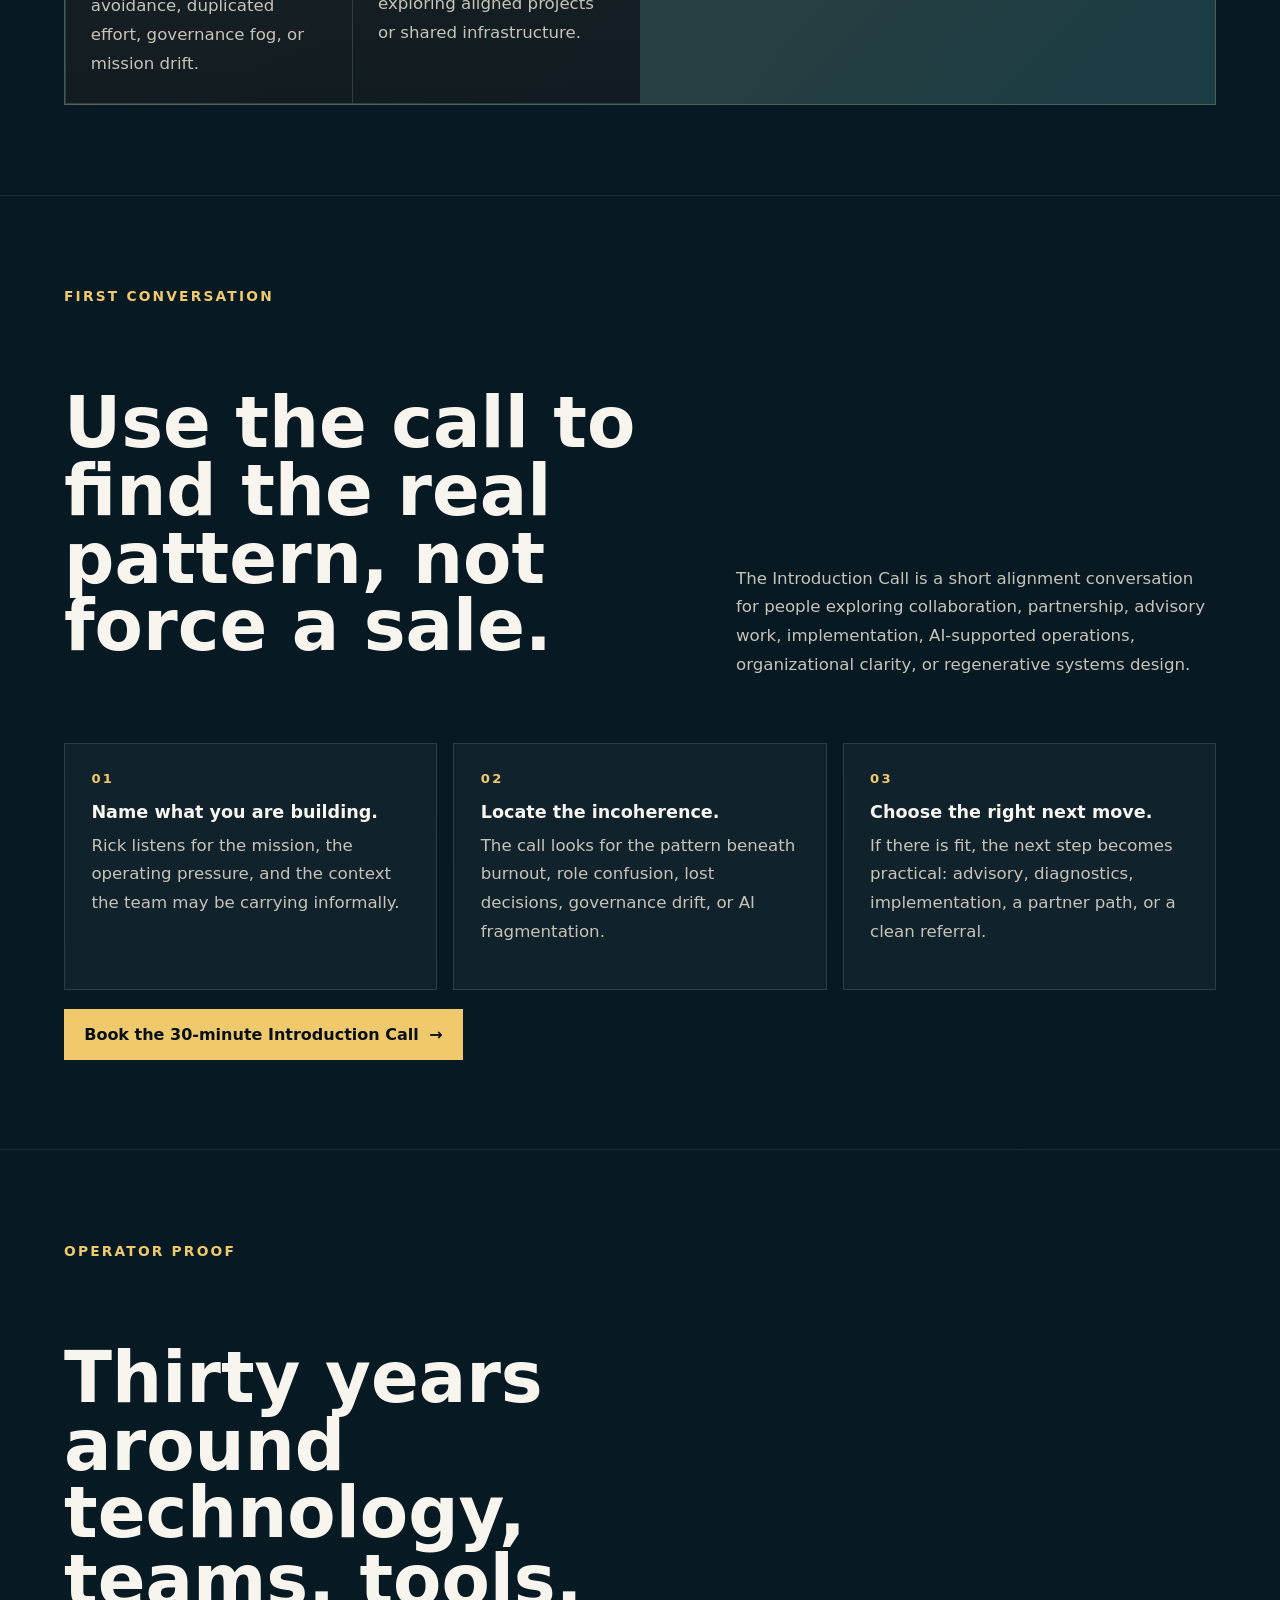
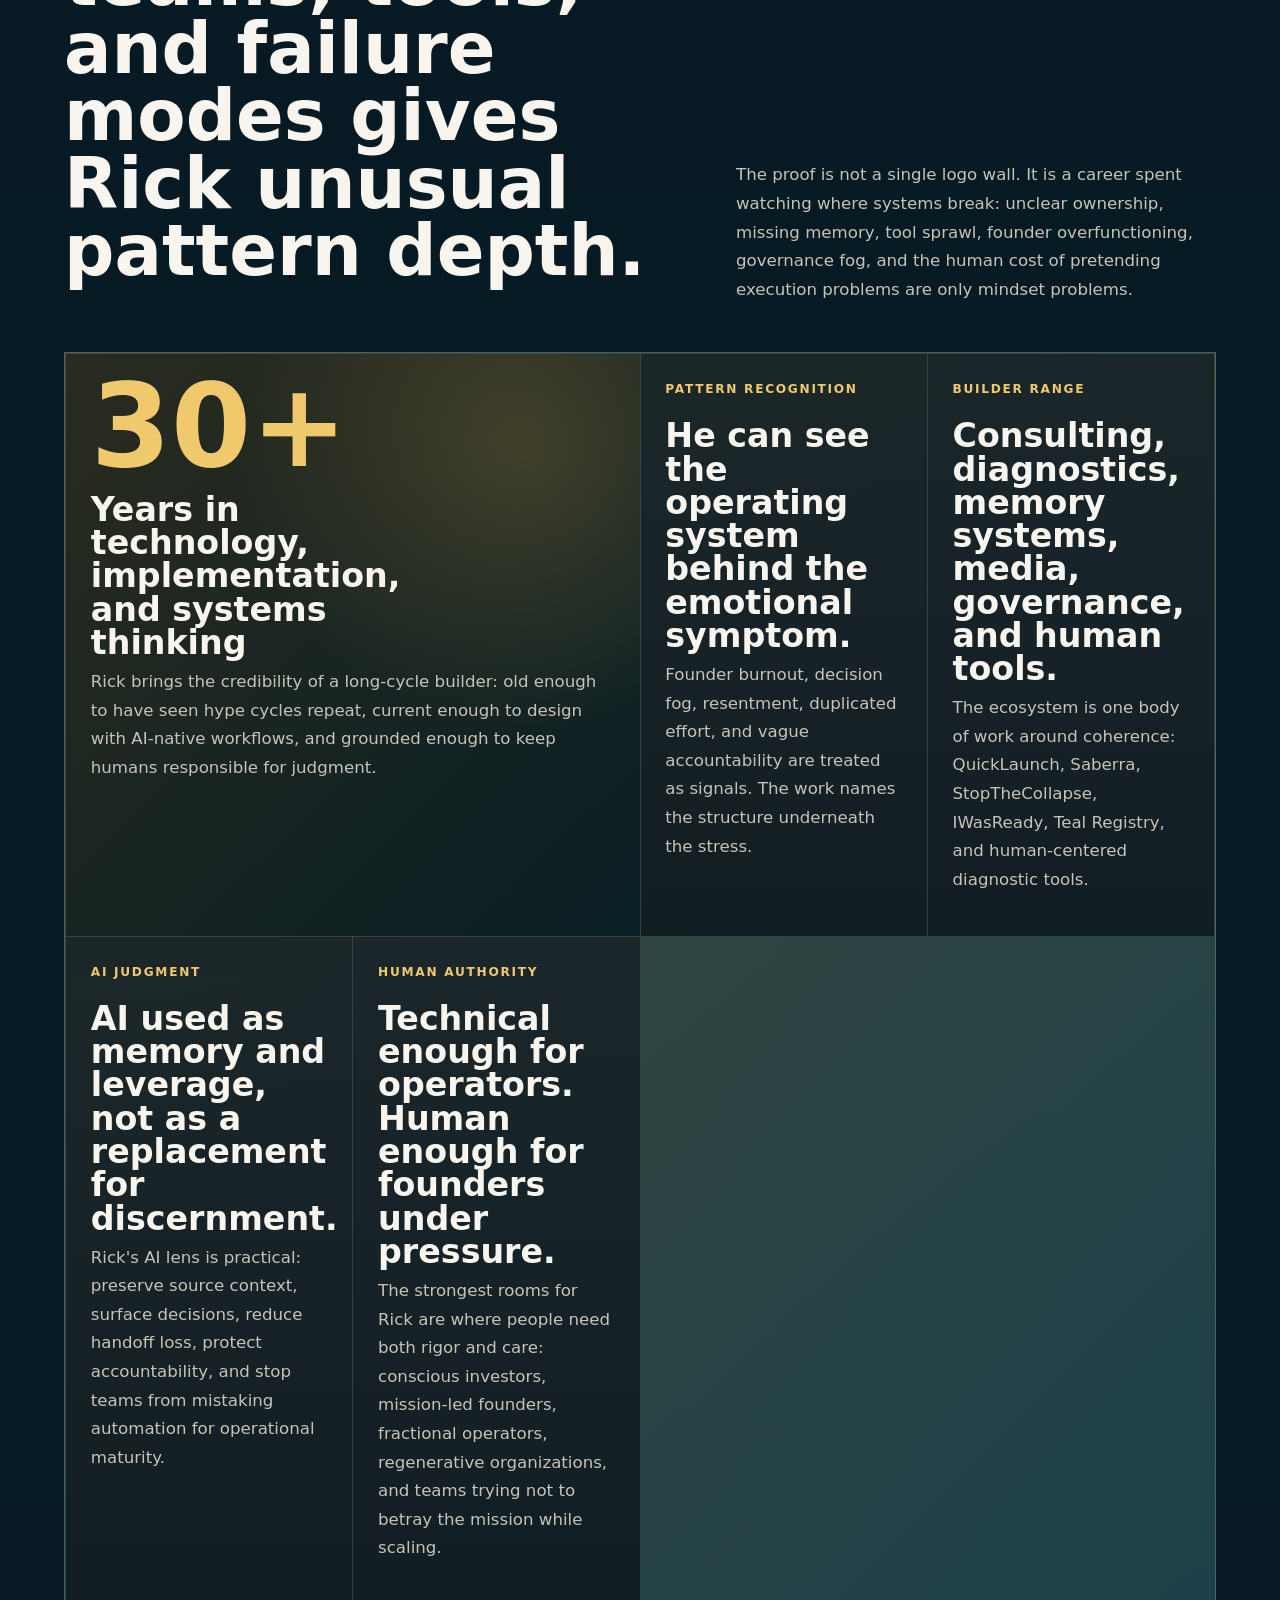
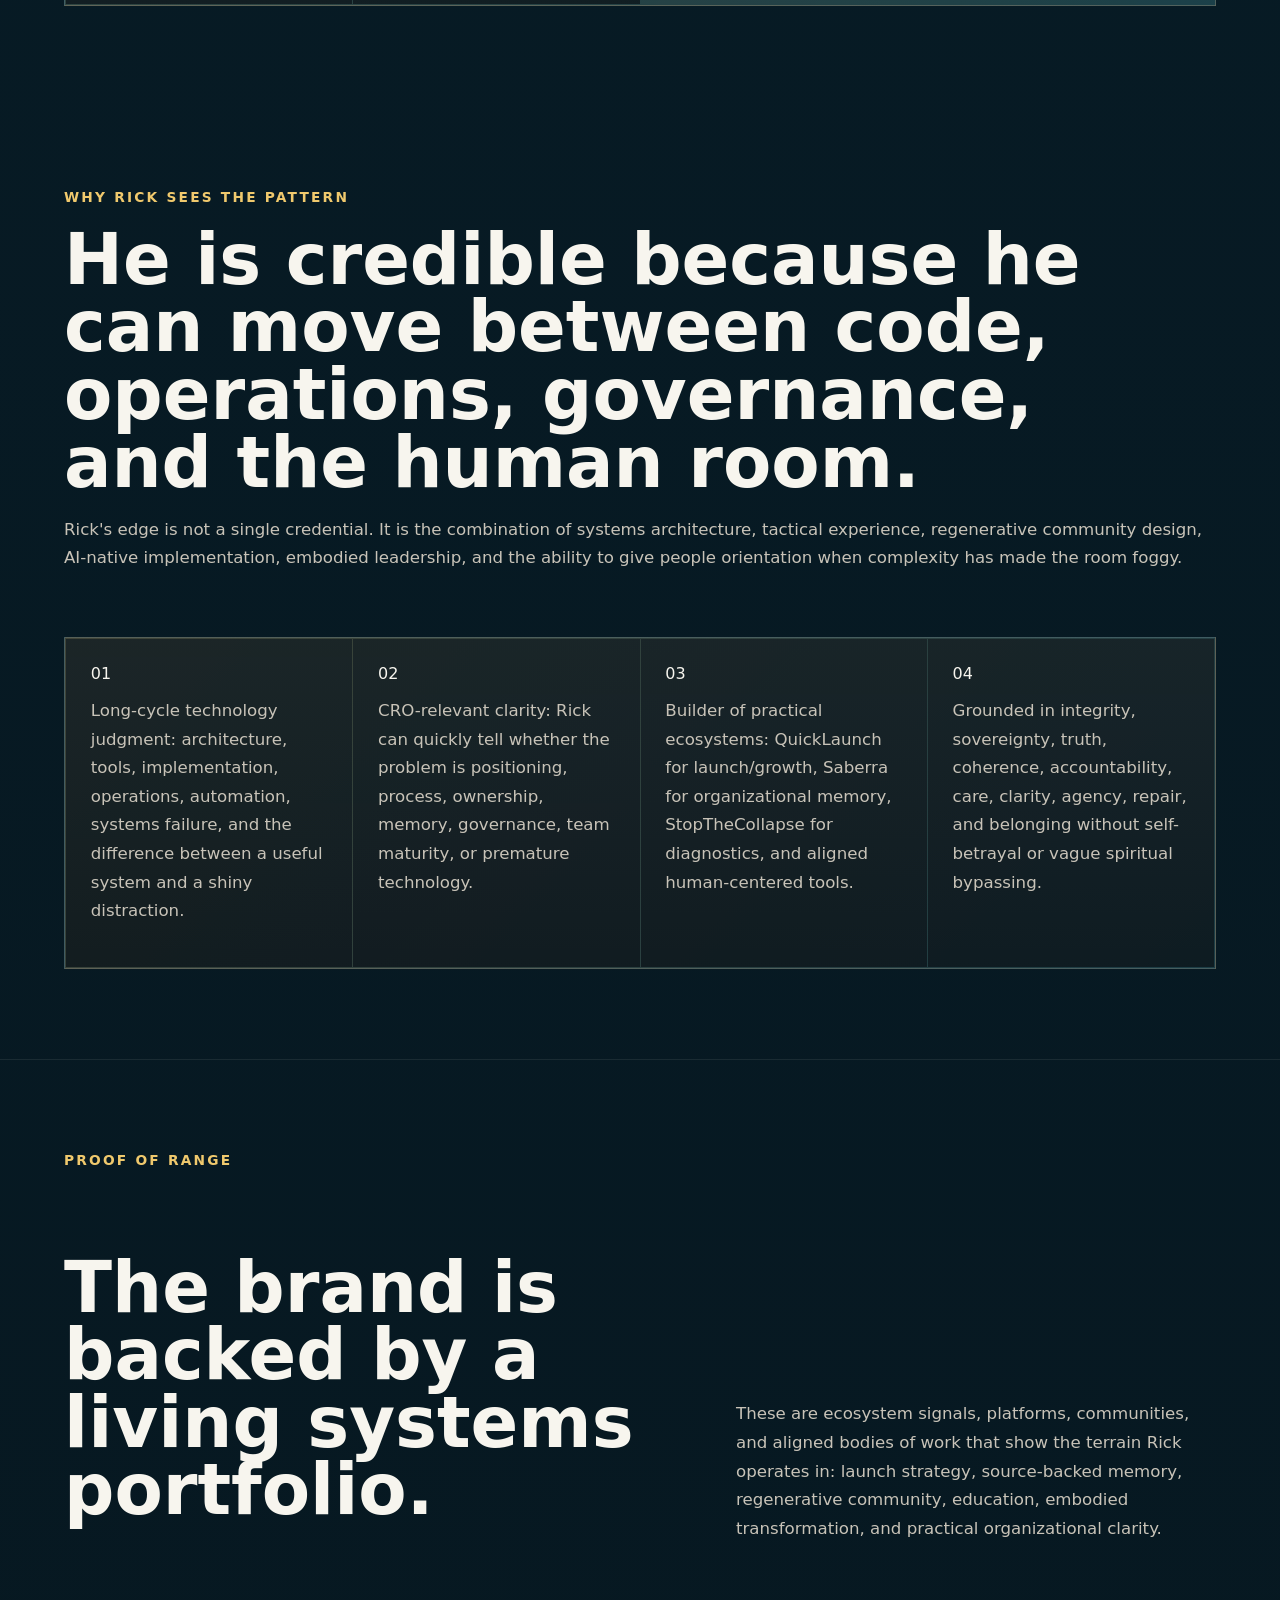
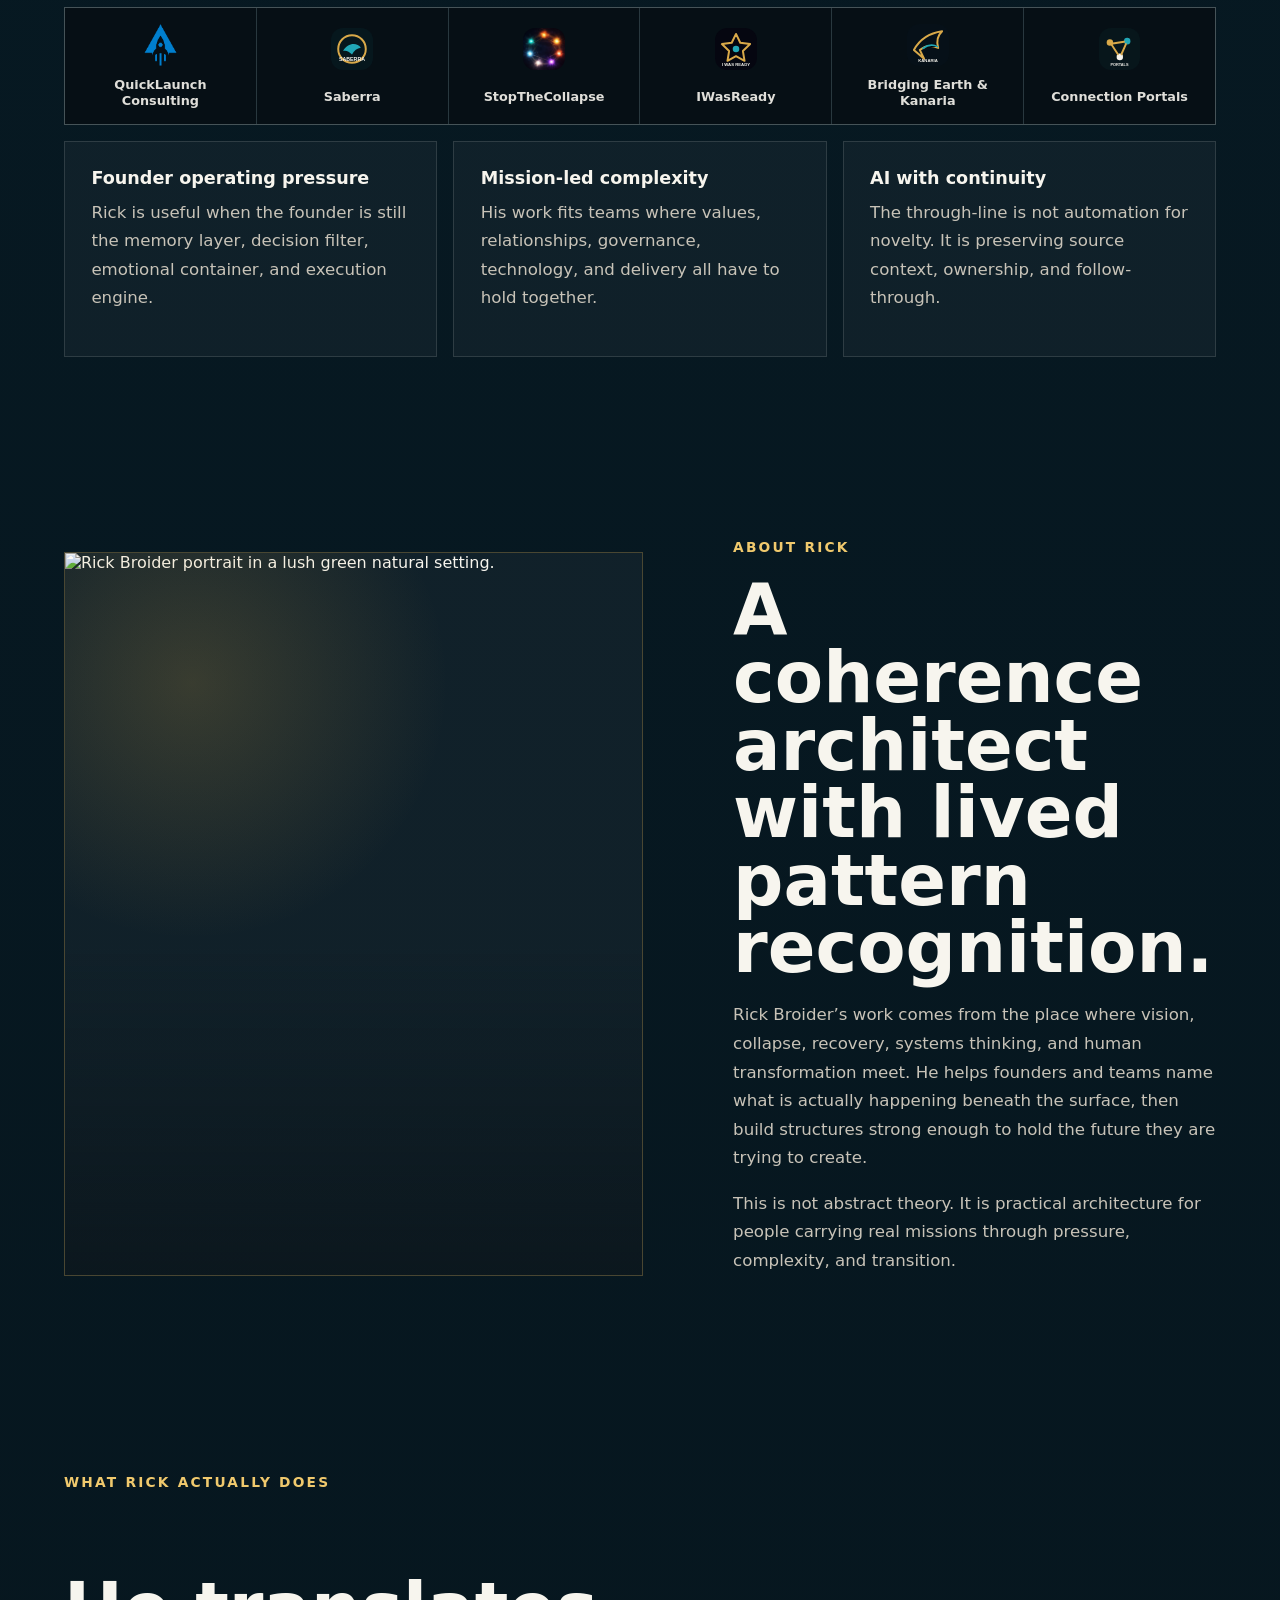
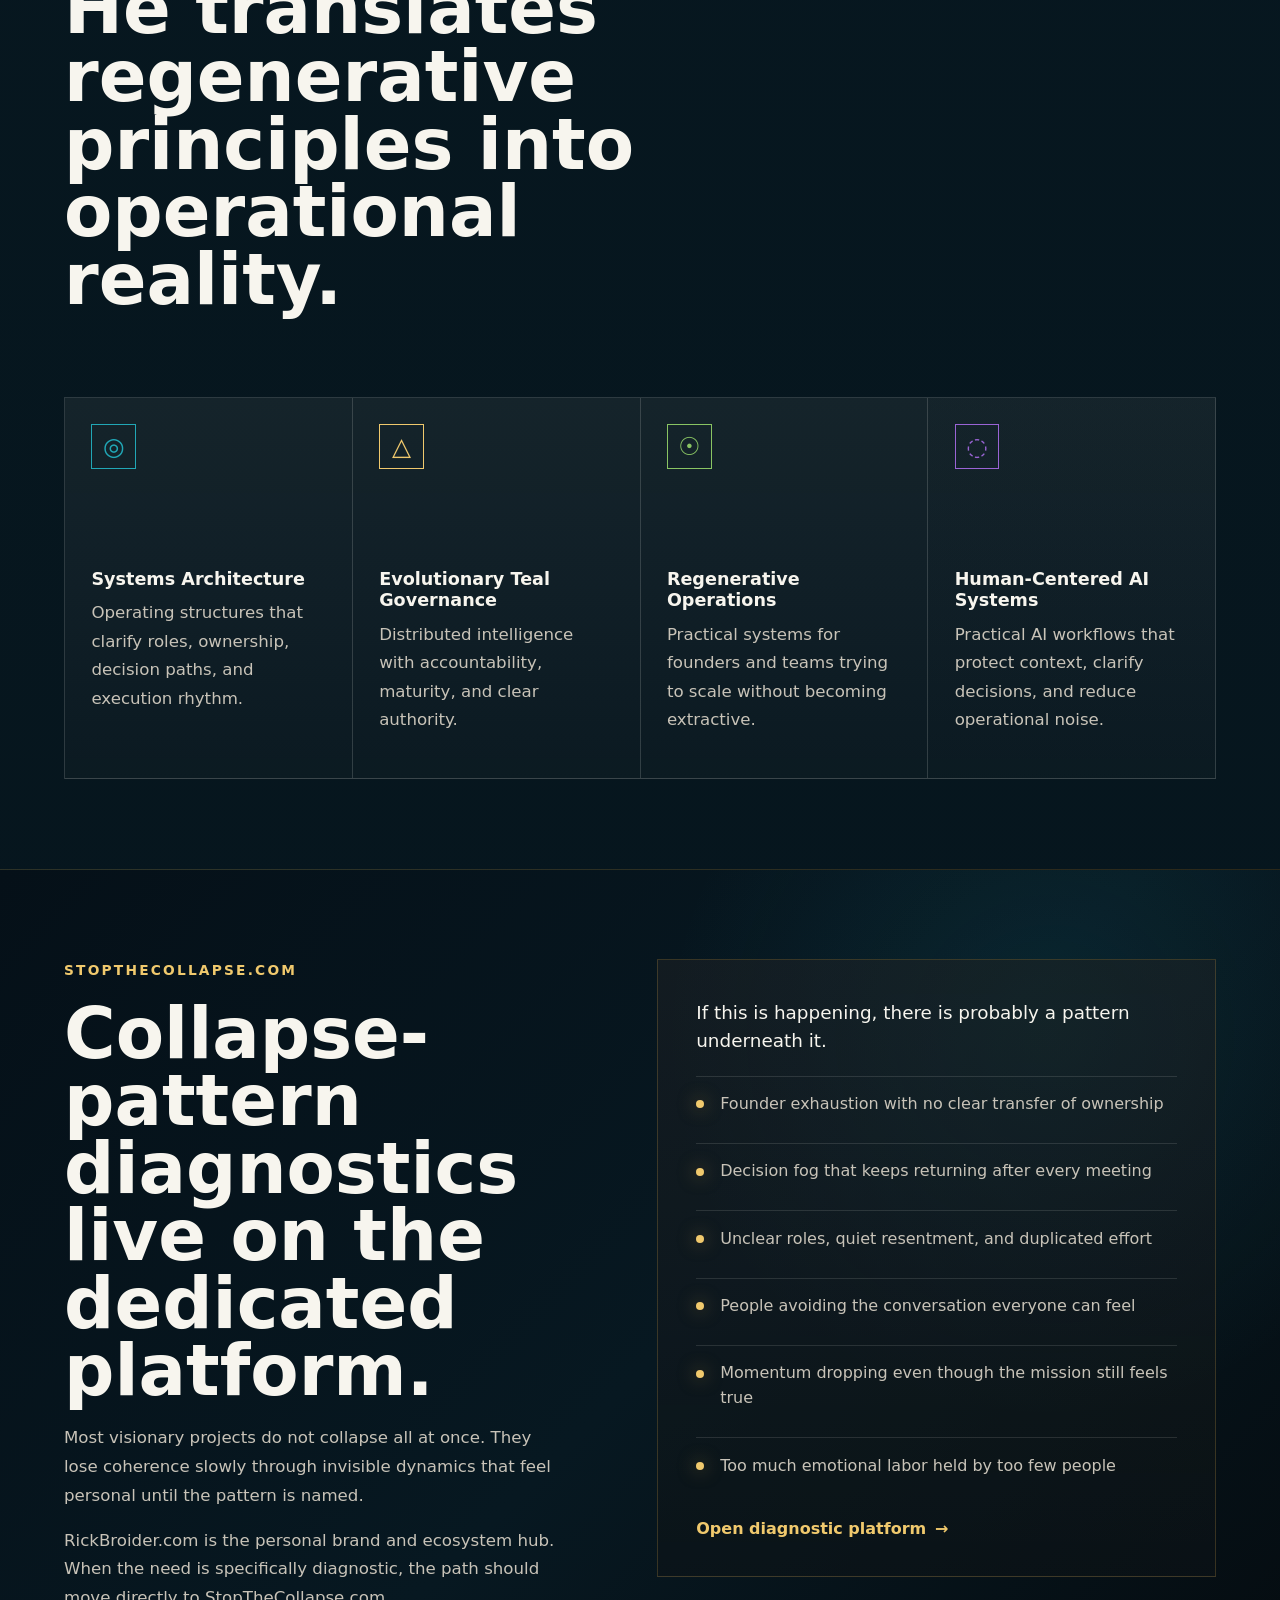
==== commit dcc34149: "Fix doorway cards and form success flow" ====
--- a/index.html
+++ b/index.html
@@ -34,7 +34,7 @@
     />
     <meta name="twitter:image" content="https://rickbroider.com/assets/hero-atf-target.png" />
     <meta name="twitter:image:alt" content="Rick Broider beside a regenerative systems architecture landscape." />
-    <link rel="stylesheet" href="styles.css?v=20260804-cro-proof" />
+    <link rel="stylesheet" href="styles.css?v=20260804-doorway-cards" />
     <script type="application/ld+json">
       {
         "@context": "https://schema.org",
@@ -339,25 +339,49 @@
             the operating pattern beneath the visible symptoms, then choose the right next move.
           </p>
         </div>
-        <div class="router-grid" aria-label="Start here pathways">
-          <article>
-            <h3>I am the founder bottleneck.</h3>
-            <p>The company still depends on your memory, judgment, follow-up, and invisible context.</p>
+        <div class="router-grid doorway-grid" aria-label="Start here pathways">
+          <article>
+            <p class="way-label">Founder Pressure</p>
+            <h3>I am still the operating system.</h3>
+            <p>The team is capable, but key decisions, memory, follow-up, and emotional load still route through you.</p>
+            <ul class="mini-list">
+              <li>Transfer founder context</li>
+              <li>Clarify ownership</li>
+              <li>Reduce heroic follow-up</li>
+            </ul>
             <a href="#work-with-rick">Stabilize the operating layer <span>→</span></a>
           </article>
           <article>
-            <h3>Our team is losing the thread.</h3>
-            <p>Decisions, tasks, risks, roles, and agreements keep disappearing between meetings.</p>
+            <p class="way-label">Lost Thread</p>
+            <h3>Our team keeps recreating the same fog.</h3>
+            <p>Decisions, risks, roles, and agreements are technically discussed, but they do not survive the week.</p>
+            <ul class="mini-list">
+              <li>Preserve decisions</li>
+              <li>Make risks visible</li>
+              <li>Restore follow-through</li>
+            </ul>
             <a href="#projects">See memory-layer proof <span>→</span></a>
           </article>
           <article>
-            <h3>We need AI without fragmentation.</h3>
-            <p>You want automation that protects context, improves continuity, and keeps humans accountable.</p>
+            <p class="way-label">AI & Operations</p>
+            <h3>We need AI without more fragmentation.</h3>
+            <p>You want leverage, but not another layer of tool noise, hallucinated context, or unclear accountability.</p>
+            <ul class="mini-list">
+              <li>Source-backed memory</li>
+              <li>Human-approved workflows</li>
+              <li>Cleaner handoffs</li>
+            </ul>
             <a href="#ai-soul">Explore human-centered AI <span>→</span></a>
           </article>
           <article>
-            <h3>This may be a collapse pattern.</h3>
-            <p>Burnout, avoidance, governance drift, or quiet resentment are becoming structural signals.</p>
+            <p class="way-label">Collapse Signals</p>
+            <h3>This may be a pattern, not a personality problem.</h3>
+            <p>Burnout, avoidance, resentment, duplicated effort, or momentum loss are becoming structural signals.</p>
+            <ul class="mini-list">
+              <li>Name the hidden dynamic</li>
+              <li>Stop blaming symptoms</li>
+              <li>Choose the right repair path</li>
+            </ul>
             <a href="#patterns">Route to diagnostics <span>→</span></a>
           </article>
         </div>
@@ -838,6 +862,7 @@
         </div>
         <form class="contact-form" action="https://formspree.io/f/xgoqppgd" method="POST">
           <input type="hidden" name="_subject" value="New RickBroider.com inquiry" />
+          <input type="hidden" name="_next" value="https://rickbroider.com/thanks/" />
           <input class="honey" type="text" name="_gotcha" tabindex="-1" autocomplete="off" />
 
           <div class="form-grid">
--- a/styles.css
+++ b/styles.css
@@ -1765,3 +1765,133 @@
     width: 100%;
   }
 }
+
+.router-grid,
+.ways-grid,
+.proof-grid,
+.faq-grid,
+.thought-grid {
+  grid-template-columns: repeat(4, minmax(0, 1fr));
+  gap: 1px;
+  padding: 1px;
+  border: 1px solid var(--line);
+  background:
+    linear-gradient(135deg, rgba(217, 169, 73, 0.2), rgba(33, 167, 182, 0.14)),
+    rgba(247, 245, 238, 0.08);
+}
+
+.router-grid article,
+.ways-grid article,
+.proof-grid article,
+.faq-grid article,
+.thought-grid article {
+  min-height: 18rem;
+  padding: clamp(1.15rem, 2.1vw, 1.55rem);
+  display: flex;
+  flex-direction: column;
+  gap: 0.9rem;
+  background:
+    linear-gradient(180deg, rgba(247, 245, 238, 0.06), rgba(247, 245, 238, 0.025)),
+    rgba(5, 16, 22, 0.84);
+}
+
+.doorway-grid article {
+  min-height: 25rem;
+  justify-content: flex-start;
+}
+
+.router-grid h3,
+.ways-grid h3,
+.faq-grid h3,
+.thought-grid h3 {
+  max-width: 15ch;
+  margin-bottom: 0;
+  font-size: clamp(1.45rem, 2.35vw, 2.35rem);
+  line-height: 1.02;
+}
+
+.router-grid p,
+.ways-grid p,
+.faq-grid p,
+.thought-grid p {
+  margin-bottom: 0;
+}
+
+.router-grid a,
+.ways-grid a,
+.thought-grid a {
+  display: inline-flex;
+  align-items: center;
+  justify-content: space-between;
+  gap: 1rem;
+  width: 100%;
+  min-height: 3rem;
+  margin-top: auto;
+  padding-top: 1rem;
+  border-top: 1px solid var(--line);
+  color: var(--gold-bright);
+  font-weight: 850;
+}
+
+.mini-list {
+  display: grid;
+  gap: 0.45rem;
+  margin: 0.2rem 0 0;
+  padding: 0;
+  list-style: none;
+}
+
+.mini-list li {
+  position: relative;
+  padding-left: 1rem;
+  color: rgba(247, 245, 238, 0.78);
+  font-size: 0.92rem;
+  line-height: 1.42;
+}
+
+.mini-list li::before {
+  content: "";
+  position: absolute;
+  left: 0;
+  top: 0.62em;
+  width: 0.38rem;
+  height: 0.38rem;
+  border-radius: 999px;
+  background: var(--teal);
+}
+
+@media (max-width: 1080px) {
+  .router-grid,
+  .ways-grid,
+  .proof-grid,
+  .faq-grid,
+  .thought-grid {
+    grid-template-columns: repeat(2, minmax(0, 1fr));
+  }
+}
+
+@media (max-width: 780px) {
+  .router-grid,
+  .ways-grid,
+  .proof-grid,
+  .faq-grid,
+  .thought-grid {
+    grid-template-columns: 1fr;
+  }
+
+  .doorway-grid article {
+    min-height: auto;
+  }
+}
+
+/* Keep field-note links as full-card text blocks after doorway CTA rules. */
+.thought-grid article a {
+  display: block;
+  width: auto;
+  height: 100%;
+  min-height: 0;
+  margin-top: 0;
+  padding-top: 0;
+  border-top: 0;
+  color: inherit;
+}
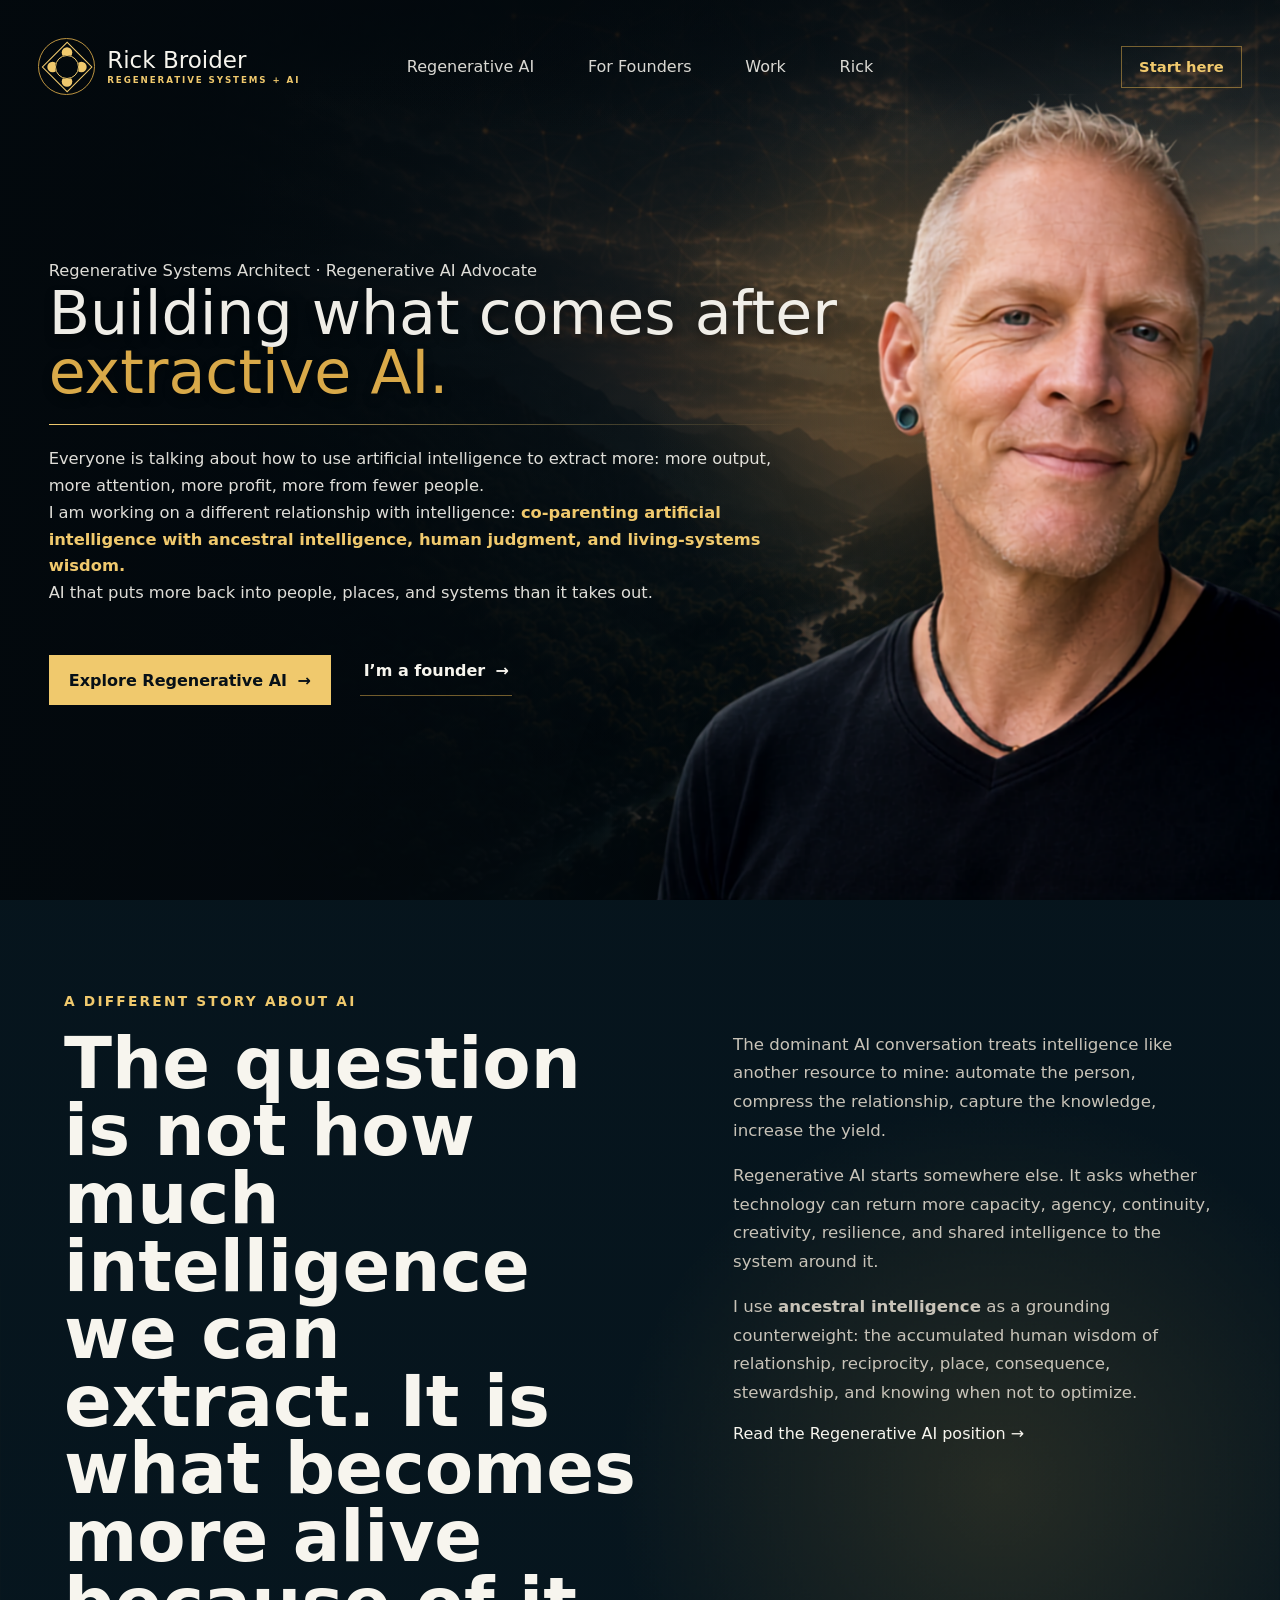
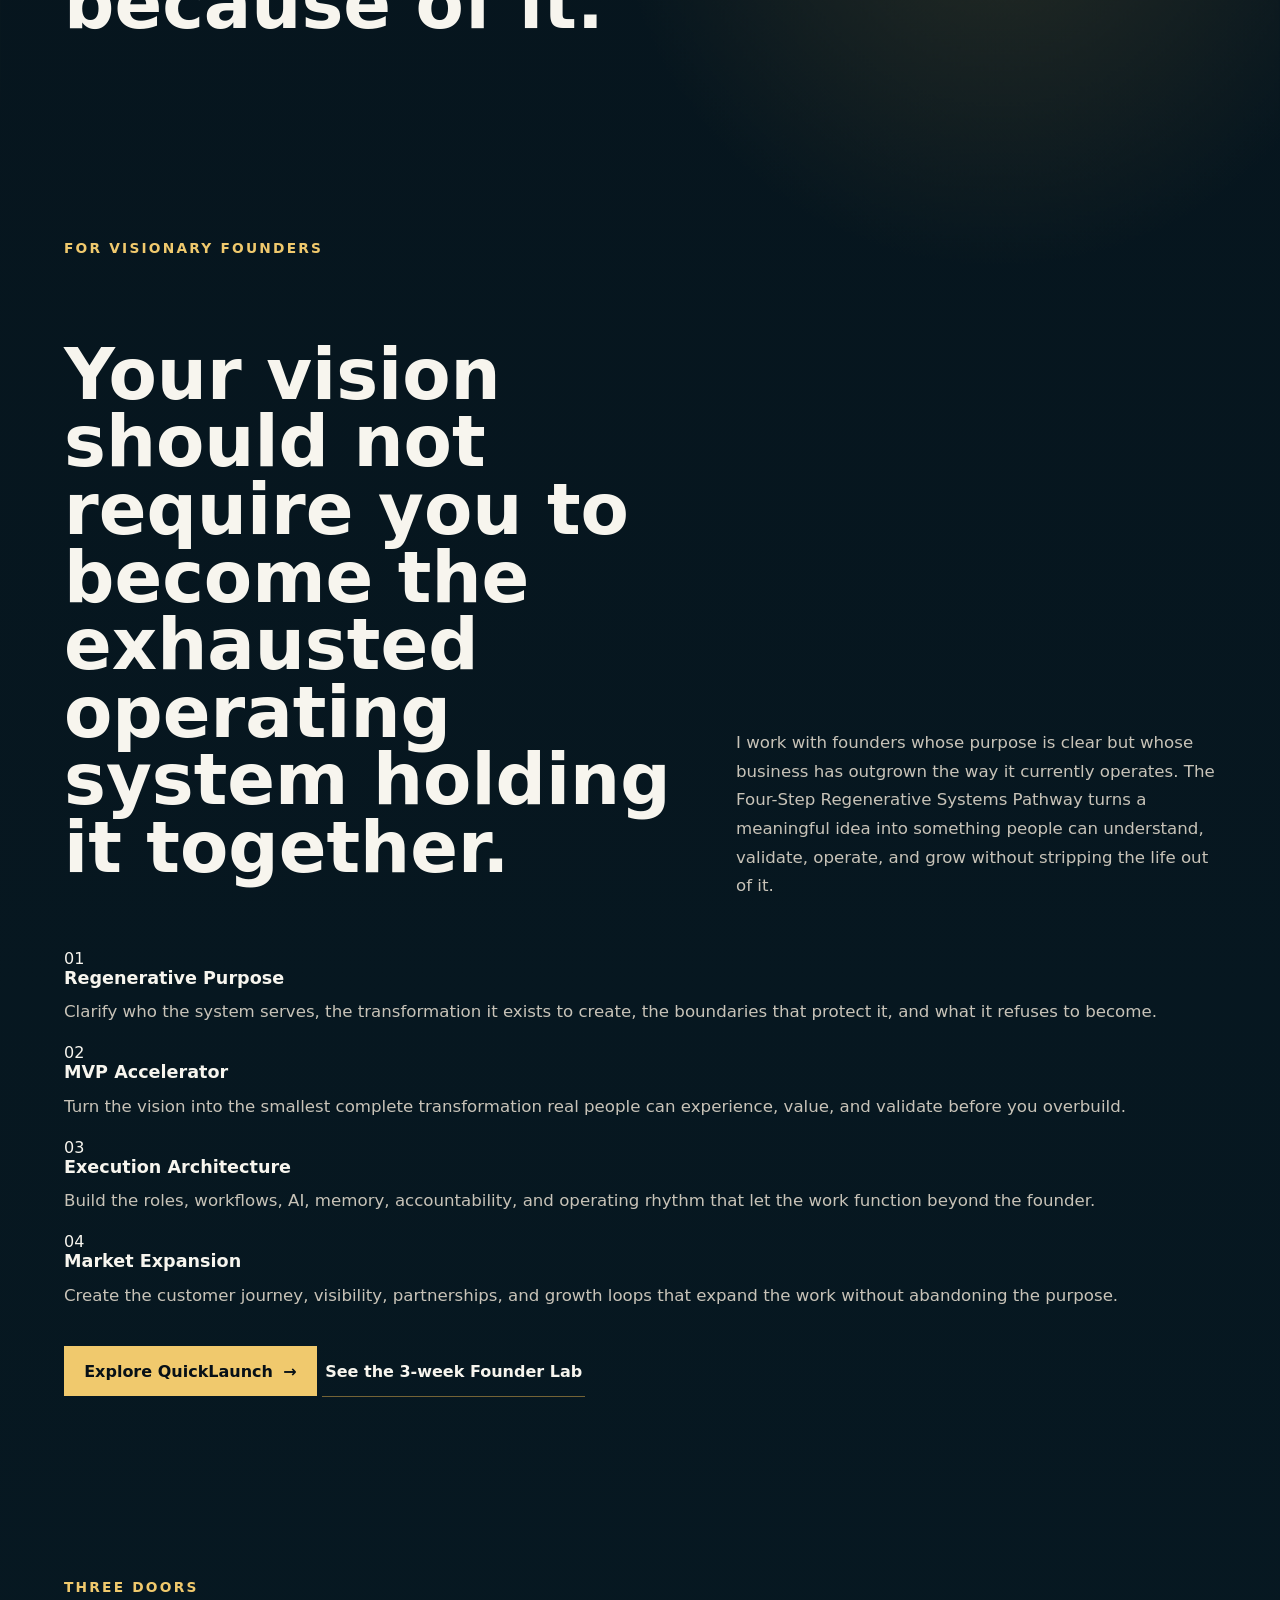
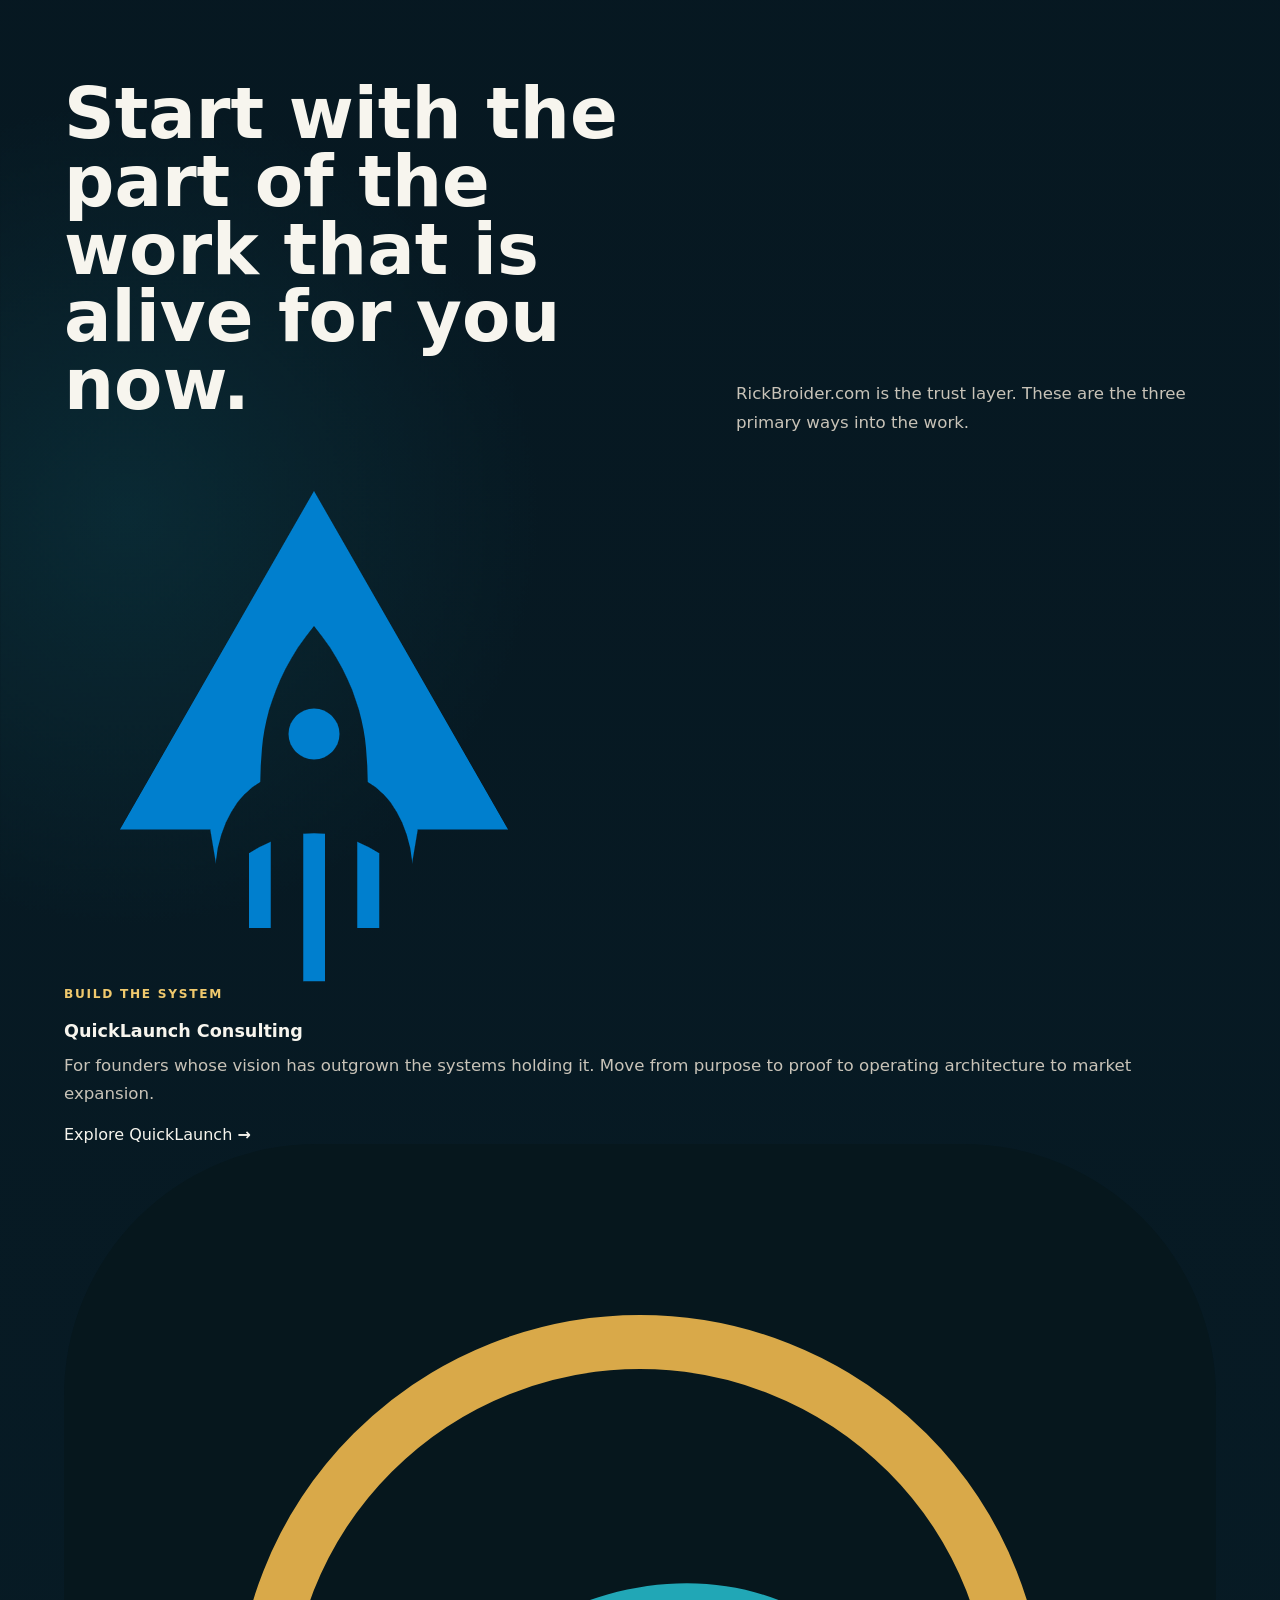
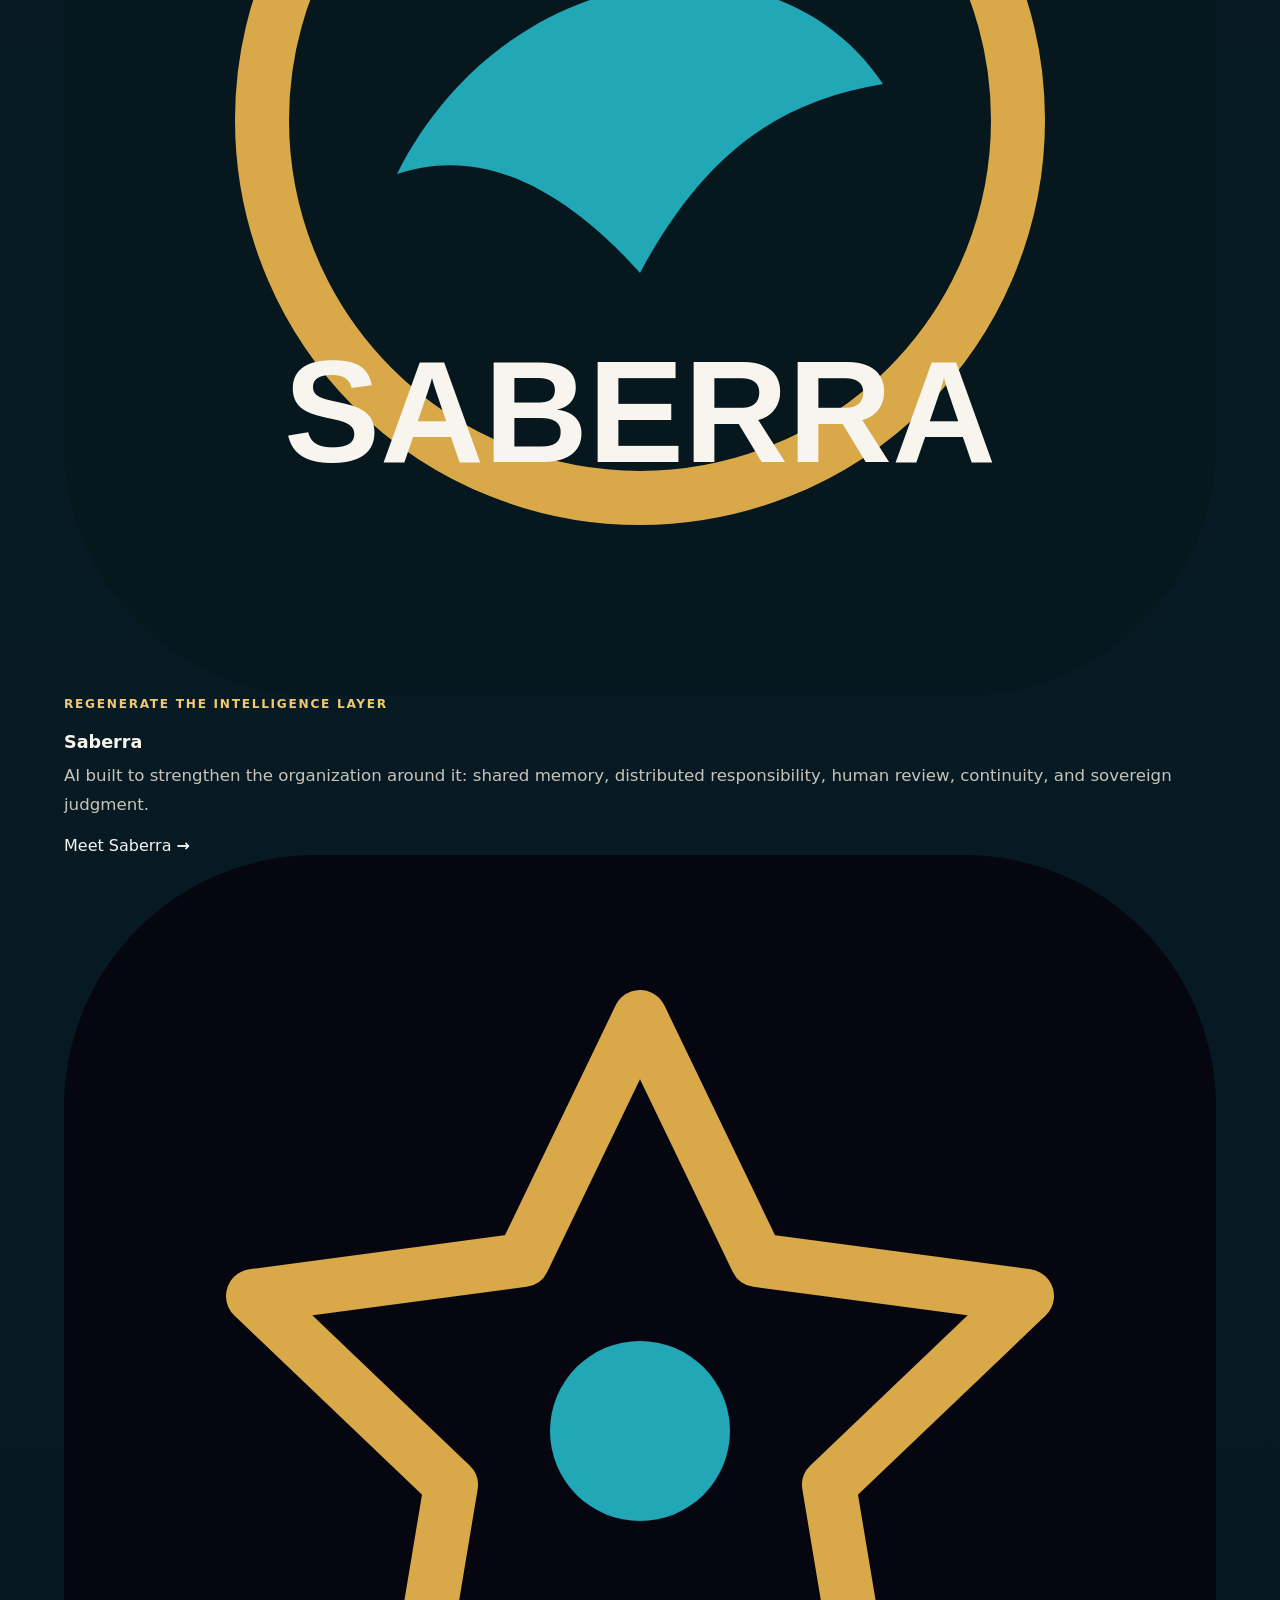
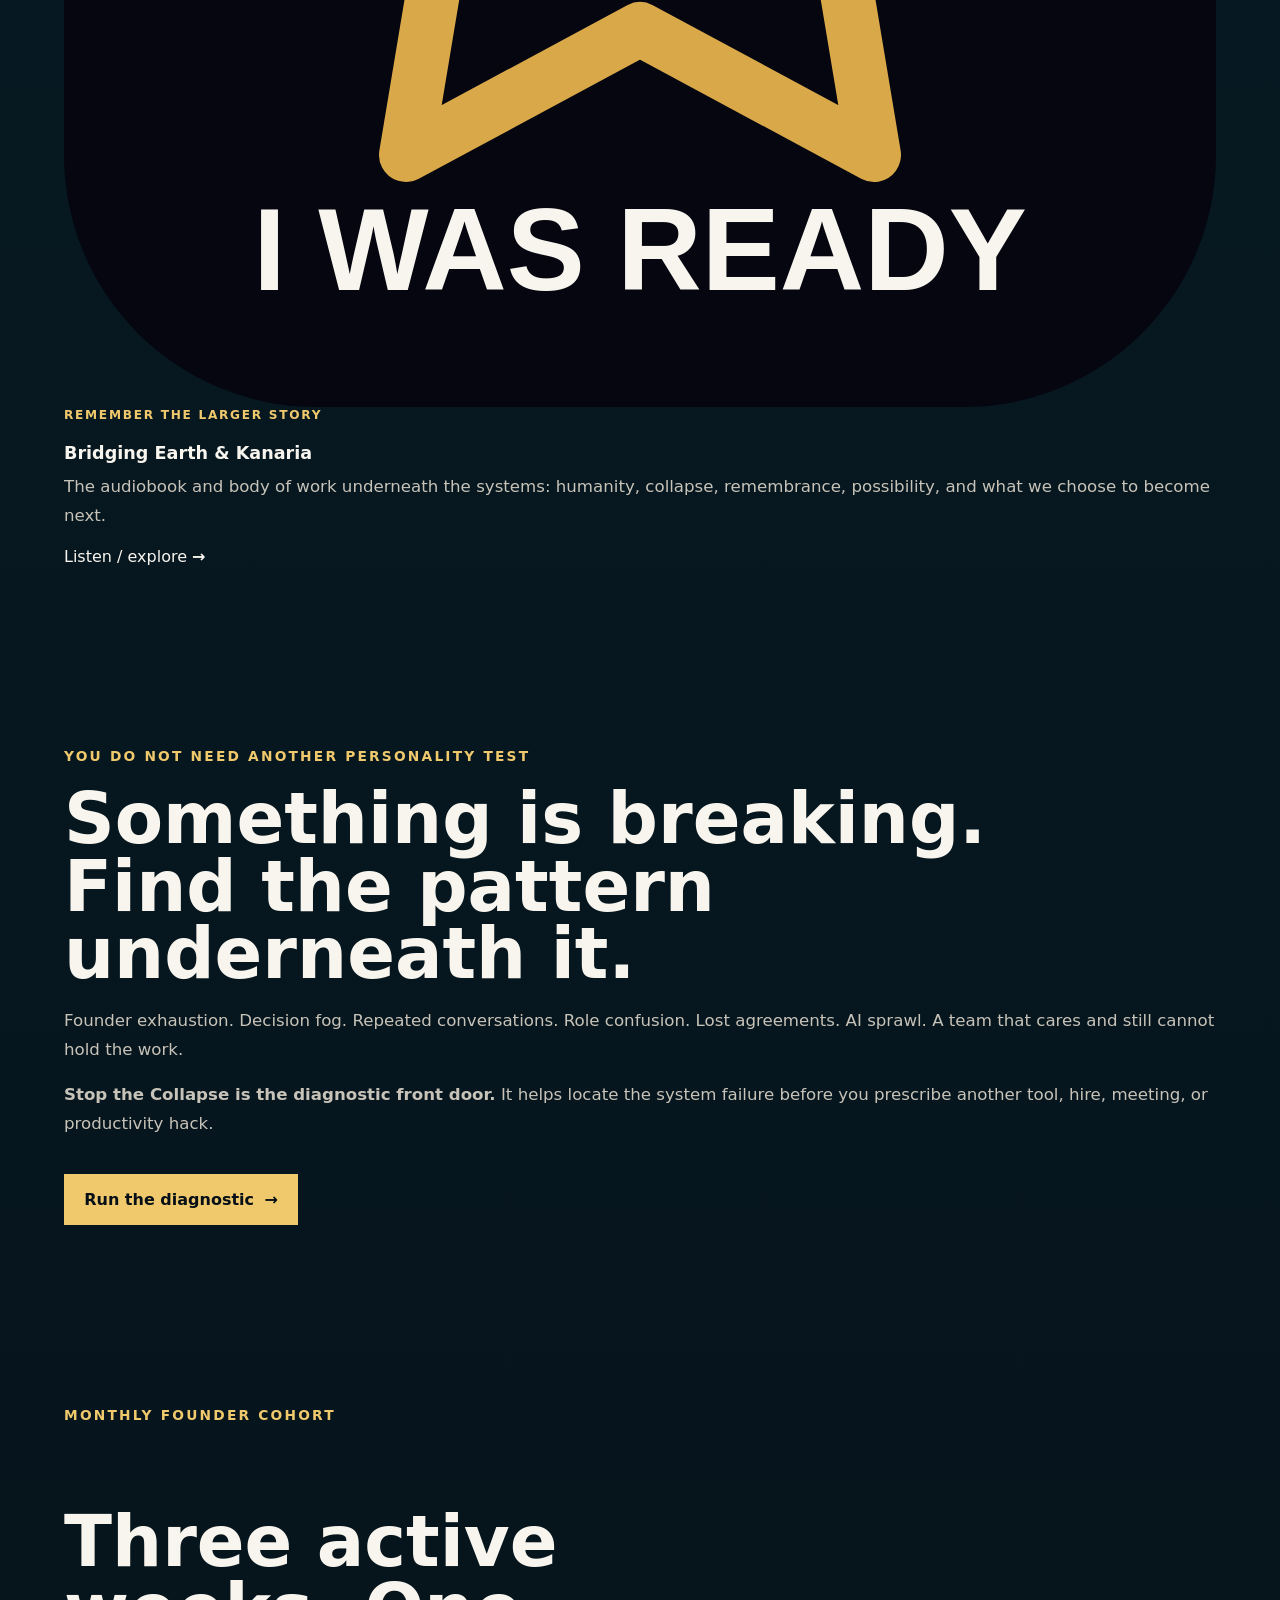
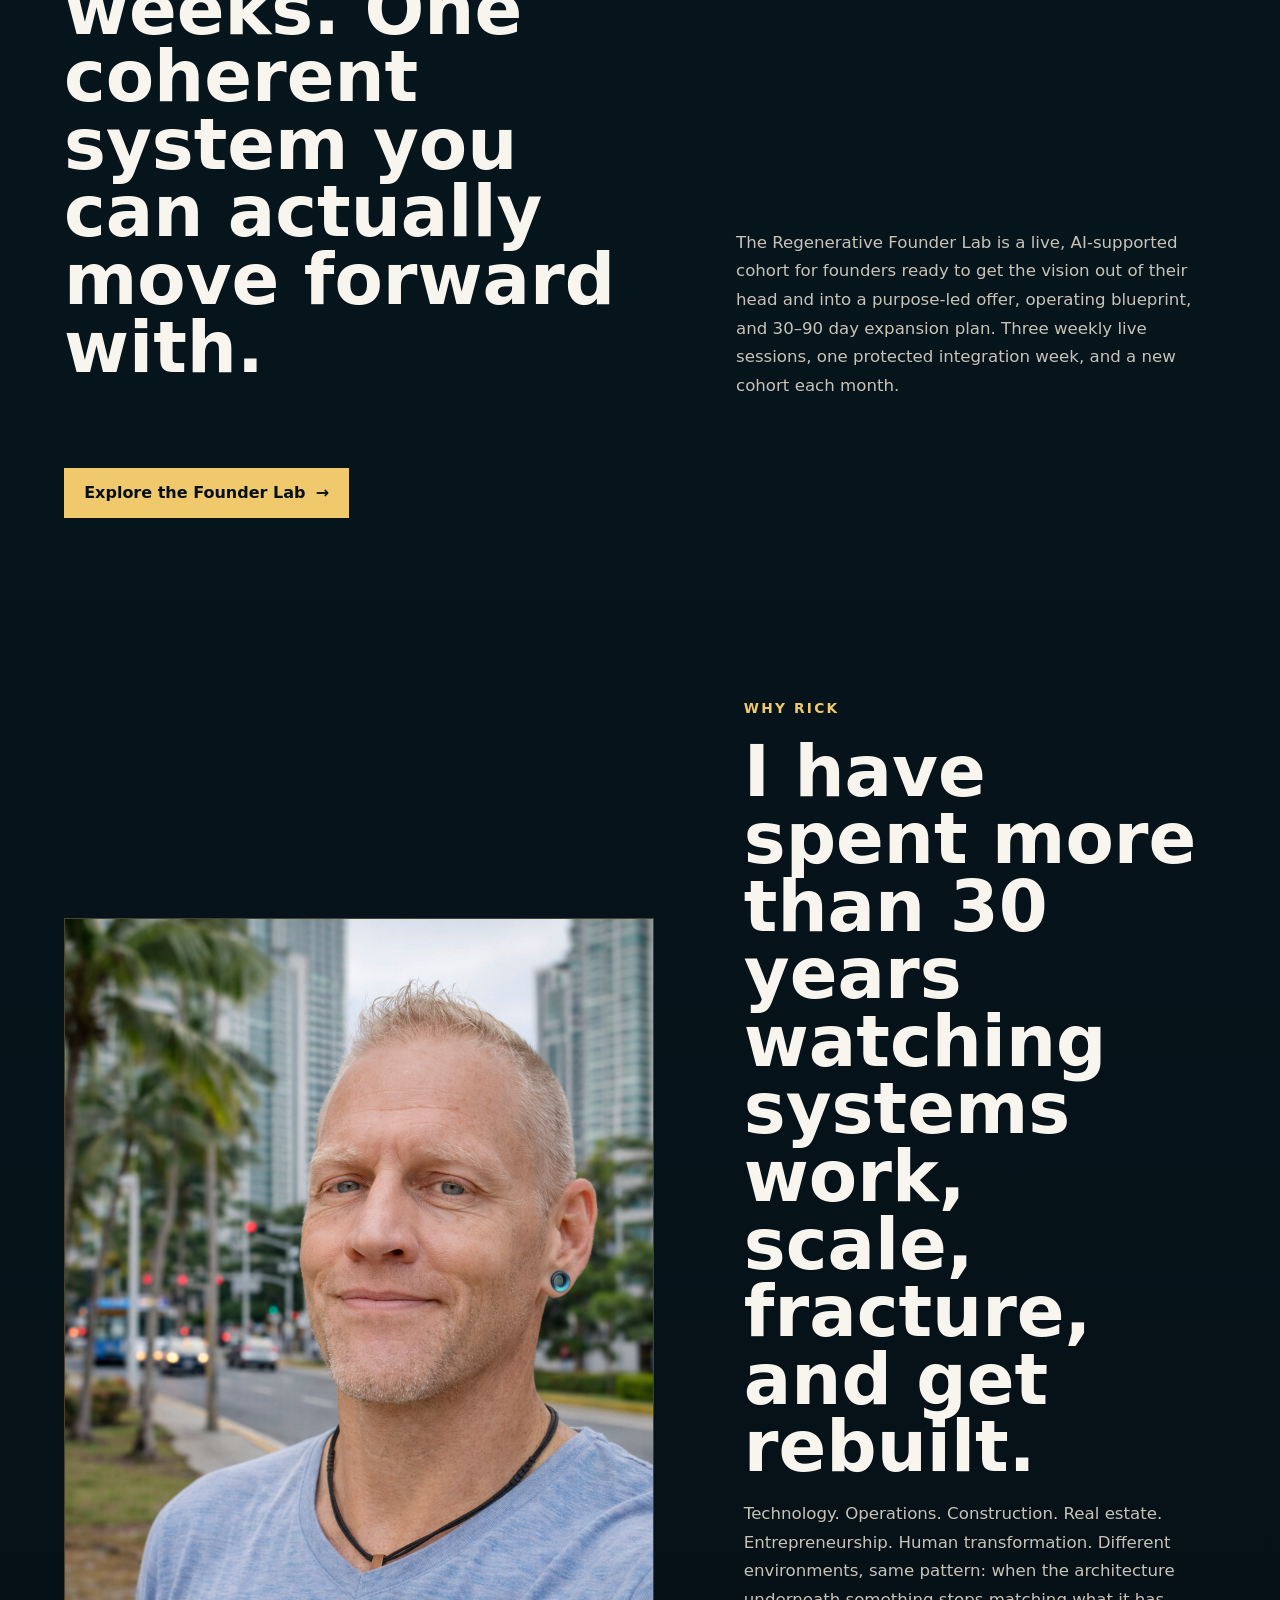
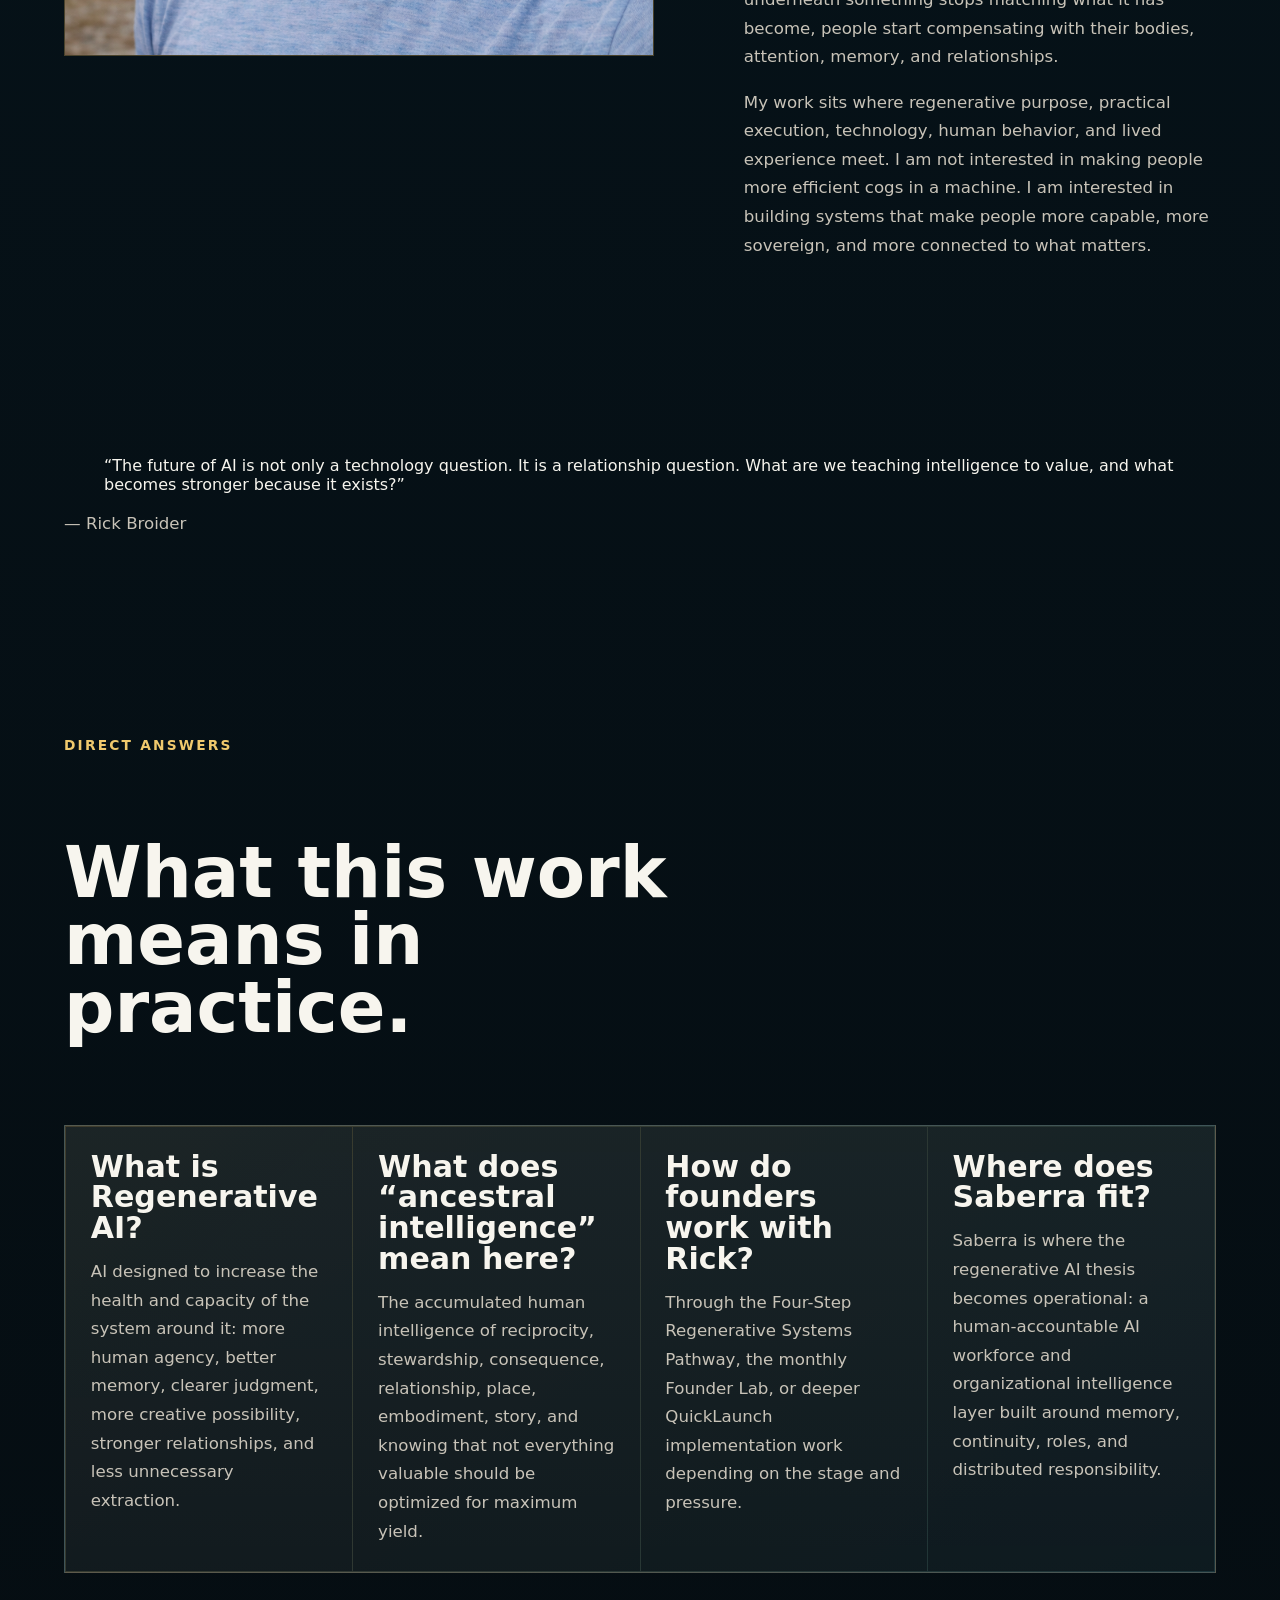
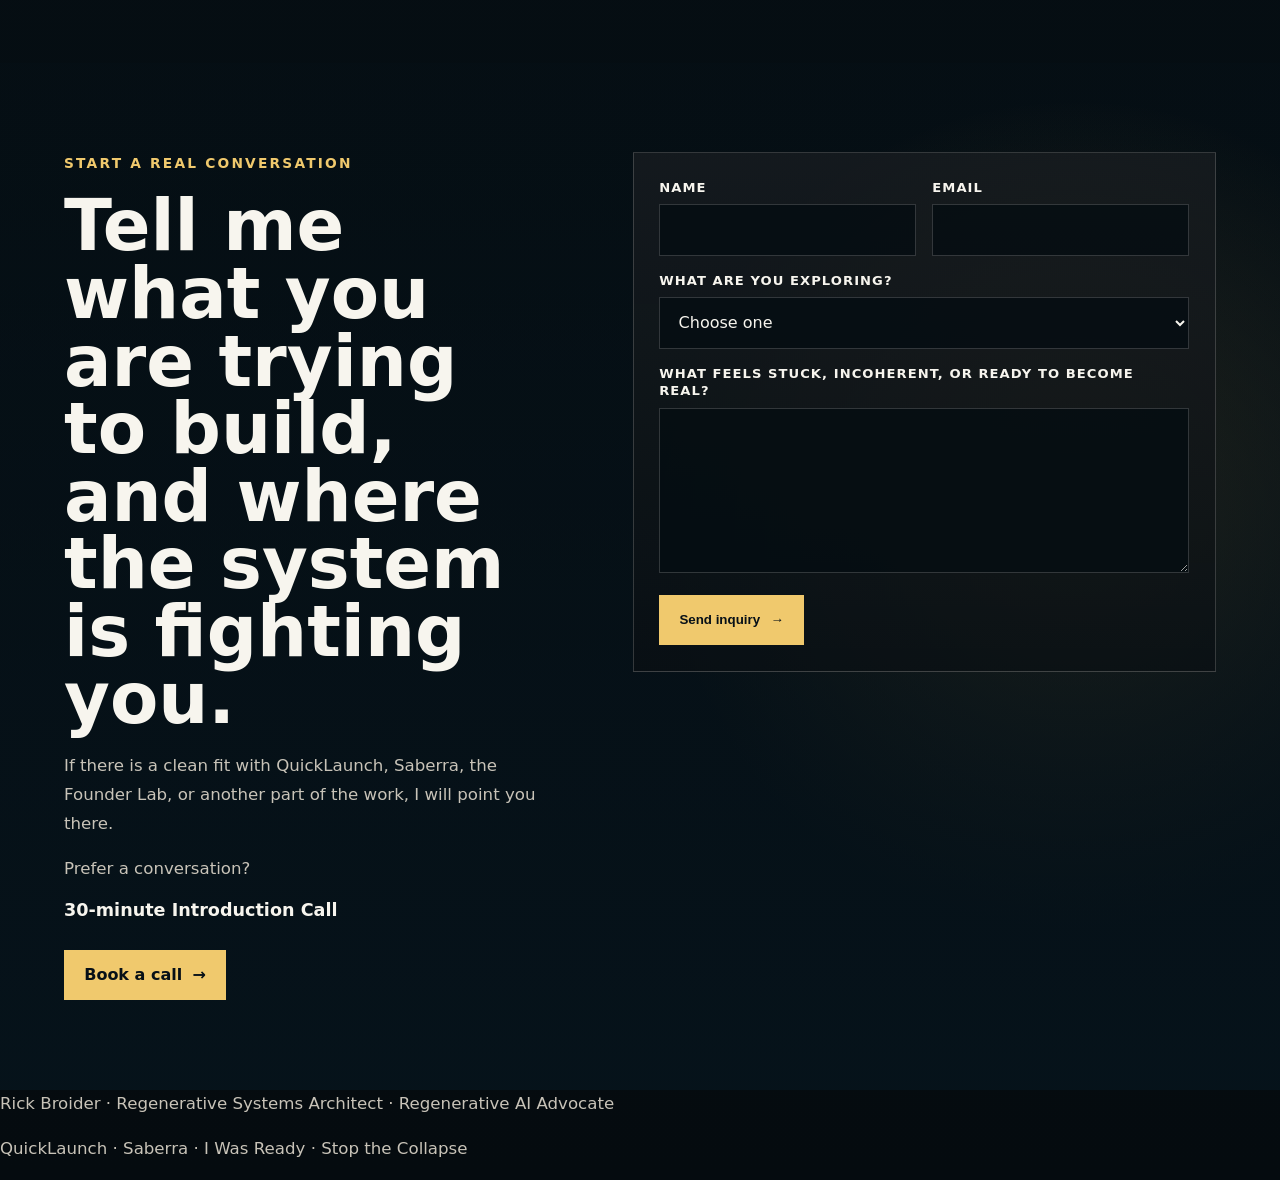
==== commit 225a6cd8: "Reposition RickBroider.com around regenerative AI and founder pathway" ====
--- a/index.html
+++ b/index.html
@@ -1,963 +1,318 @@
 <!doctype html>
 <html lang="en">
-  <head>
-    <meta charset="UTF-8" />
-    <meta name="viewport" content="width=device-width, initial-scale=1.0" />
-    <title>Rick Broider | 30-Year Tech Veteran & Regenerative Systems Architect</title>
-    <meta
-      name="description"
-      content="Rick Broider is a 30-year tech veteran and regenerative systems architect helping mission-driven founders turn founder bottlenecks, lost context, role confusion, and AI fragmentation into coherent operating systems."
-    />
-    <meta
-      name="keywords"
-      content="regenerative systems architect, regenerative business consultant, mission-driven founder operations, founder burnout, role clarity, operating system design, conscious business consulting, teal governance, human-centered AI workflows, AI workflow automation, operational coherence"
-    />
-    <meta name="author" content="Rick Broider" />
-    <link rel="canonical" href="https://rickbroider.com/" />
-    <meta property="og:title" content="Rick Broider | 30-Year Tech Veteran & Regenerative Systems Architect" />
-    <meta
-      property="og:description"
-      content="For founders, operators, investors, and podcast hosts who need the person who can name the hidden operating-system failure underneath burnout, lost context, and execution chaos."
-    />
-    <meta property="og:type" content="website" />
-    <meta property="og:url" content="https://rickbroider.com/" />
-    <meta property="og:image" content="https://rickbroider.com/assets/hero-atf-target.png" />
-    <meta property="og:image:width" content="1600" />
-    <meta property="og:image:height" content="900" />
-    <meta property="og:image:alt" content="Rick Broider beside a regenerative systems architecture landscape." />
-    <meta property="og:site_name" content="RickBroider.com" />
-    <meta name="twitter:card" content="summary_large_image" />
-    <meta name="twitter:title" content="Rick Broider | 30-Year Tech Veteran & Regenerative Systems Architect" />
-    <meta
-      name="twitter:description"
-      content="A 30-year tech veteran helping founders restore operating coherence, organizational memory, role clarity, and human-centered AI workflows."
-    />
-    <meta name="twitter:image" content="https://rickbroider.com/assets/hero-atf-target.png" />
-    <meta name="twitter:image:alt" content="Rick Broider beside a regenerative systems architecture landscape." />
-    <link rel="stylesheet" href="styles.css?v=20260804-doorway-cards" />
-    <script type="application/ld+json">
+<head>
+  <meta charset="UTF-8" />
+  <meta name="viewport" content="width=device-width, initial-scale=1.0" />
+  <title>Rick Broider | Regenerative Systems Architect & Regenerative AI Advocate</title>
+  <meta name="description" content="Rick Broider helps visionary founders build regenerative systems and a different relationship with AI: one that gives back more than it takes from people, places, and systems." />
+  <meta name="keywords" content="Rick Broider, regenerative AI, regenerative systems architect, ancestral intelligence, founder systems, regenerative business, QuickLaunch Consulting, Saberra, AI workforce, founder cohort" />
+  <meta name="author" content="Rick Broider" />
+  <link rel="canonical" href="https://rickbroider.com/" />
+  <meta property="og:title" content="Rick Broider | Building What Comes After Extractive AI" />
+  <meta property="og:description" content="Regenerative systems for founders. Regenerative AI that puts more back into people, places, and systems than it takes out." />
+  <meta property="og:type" content="website" />
+  <meta property="og:url" content="https://rickbroider.com/" />
+  <meta property="og:image" content="https://rickbroider.com/assets/hero-atf-target.png" />
+  <meta property="og:site_name" content="RickBroider.com" />
+  <meta name="twitter:card" content="summary_large_image" />
+  <meta name="twitter:title" content="Rick Broider | Regenerative AI + Regenerative Systems" />
+  <meta name="twitter:description" content="A different story about AI: not how to extract more, but how to build intelligence that increases human agency, capacity, resilience, and life." />
+  <meta name="twitter:image" content="https://rickbroider.com/assets/hero-atf-target.png" />
+  <link rel="stylesheet" href="styles.css?v=20260929-regenerative-ai" />
+  <script type="application/ld+json">
+  {
+    "@context":"https://schema.org",
+    "@graph":[
       {
-        "@context": "https://schema.org",
-        "@graph": [
-          {
-            "@type": "Person",
-            "@id": "https://rickbroider.com/#person",
-            "name": "Rick Broider",
-            "url": "https://rickbroider.com/",
-            "image": "https://rickbroider.com/assets/rick-primary-portrait.png",
-            "jobTitle": "Regenerative Systems Architect",
-            "hasCredential": "30-year technology, operations, systems, and implementation background",
-            "knowsLanguage": "English",
-            "description": "Regenerative systems architect and operational coherence strategist for mission-driven founders, conscious businesses, and organizations navigating founder burnout, role confusion, governance drift, and AI workflow adoption.",
-            "knowsAbout": [
-              "Regenerative systems",
-              "Regenerative systems architecture",
-              "30-year technology leadership and implementation",
-              "Regenerative business consulting",
-              "Founder burnout",
-              "Role clarity",
-              "Operating system design",
-              "Human-centered AI workflows",
-              "AI workflow automation",
-              "AI adoption governance",
-              "Operational coherence",
-              "Evolutionary teal governance",
-              "Self-management",
-              "Conscious business operations",
-              "Intentional communities",
-              "Regenerative operations",
-              "Organizational memory systems",
-              "Collapse pattern diagnostics",
-              "Podcast guest on founder burnout and operational coherence"
-            ],
-            "hasOccupation": {
-              "@type": "Occupation",
-              "name": "Regenerative Systems Architect"
-            },
-            "contactPoint": {
-              "@type": "ContactPoint",
-              "contactType": "consulting, podcast, speaking, and strategic collaboration inquiries",
-              "url": "https://rickbroider.com/#contact"
-            },
-            "sameAs": [
-              "https://quicklaunchconsulting.com/",
-              "https://stopthecollapse.com/",
-              "https://iwasready.com/"
-            ]
-          },
-          {
-            "@type": "WebSite",
-            "@id": "https://rickbroider.com/#website",
-            "name": "RickBroider.com",
-            "url": "https://rickbroider.com/",
-            "publisher": { "@id": "https://rickbroider.com/#person" },
-            "about": { "@id": "https://rickbroider.com/#person" }
-          },
-          {
-            "@type": "WebPage",
-            "@id": "https://rickbroider.com/#homepage",
-            "name": "Rick Broider | Regenerative Systems Architect",
-            "url": "https://rickbroider.com/",
-            "isPartOf": { "@id": "https://rickbroider.com/#website" },
-            "mainEntity": { "@id": "https://rickbroider.com/#person" },
-            "provider": { "@id": "https://rickbroider.com/#services" },
-            "about": [
-              { "@id": "https://rickbroider.com/#person" },
-              { "@type": "Thing", "name": "Regenerative Systems Architecture" },
-              { "@type": "Thing", "name": "Founder Burnout" },
-              { "@type": "Thing", "name": "Role Clarity" },
-              { "@type": "Thing", "name": "Human-Centered AI Workflows" },
-              { "@type": "Thing", "name": "Evolutionary Teal Governance" }
-            ]
-          },
-          {
-            "@type": "ProfilePage",
-            "@id": "https://rickbroider.com/#profile",
-            "url": "https://rickbroider.com/",
-            "name": "Rick Broider Profile",
-            "mainEntity": { "@id": "https://rickbroider.com/#person" },
-            "about": { "@id": "https://rickbroider.com/#person" }
-          },
-          {
-            "@type": "ProfessionalService",
-            "@id": "https://rickbroider.com/#services",
-            "name": "Rick Broider Regenerative Systems Architecture",
-            "url": "https://calendar.app.google/Tcia8cAHw4945z8f7",
-            "provider": { "@id": "https://rickbroider.com/#person" },
-            "areaServed": "Global",
-            "serviceType": [
-              "Regenerative business consulting",
-              "Founder operating systems",
-              "Role clarity and ownership design",
-              "Evolutionary teal governance",
-              "Human-centered AI workflow design",
-              "Operational coherence strategy",
-              "Podcast guest and speaking topics on founder burnout, AI operations, and regenerative systems"
-            ],
-            "audience": {
-              "@type": "Audience",
-              "audienceType": "Mission-driven founders, regenerative entrepreneurs, conscious business leaders, community stewards, and operating teams"
-            },
-            "offers": {
-              "@type": "Offer",
-              "name": "Introduction Call with Rick Broider",
-              "url": "https://calendar.app.google/Tcia8cAHw4945z8f7",
-              "description": "A 30-minute Google Meet call for people exploring alignment, collaboration, partnership, advisory work, AI-supported operations, organizational clarity, or regenerative systems design."
-            }
-          },
-          {
-            "@type": "Organization",
-            "@id": "https://rickbroider.com/#ecosystem",
-            "name": "Rick Broider Ecosystem",
-            "url": "https://rickbroider.com/",
-            "founder": { "@id": "https://rickbroider.com/#person" },
-            "sameAs": [
-              "https://quicklaunchconsulting.com/",
-              "https://stopthecollapse.com/",
-              "https://iwasready.com/"
-            ]
-          },
-          {
-            "@type": "FAQPage",
-            "@id": "https://rickbroider.com/#faq",
-            "mainEntity": [
-              { "@type": "Question", "name": "Who is Rick Broider?", "acceptedAnswer": { "@type": "Answer", "text": "Rick Broider is a regenerative systems architect and operational coherence strategist for founders, operators, investors, and mission-driven teams navigating complexity." } },
-              { "@type": "Question", "name": "What does Rick Broider help with?", "acceptedAnswer": { "@type": "Answer", "text": "Rick helps with founder bottlenecks, role clarity, governance drift, organizational memory, AI-supported workflows, collapse-pattern diagnostics, and strategic collaboration." } },
-              { "@type": "Question", "name": "How do I work with Rick Broider?", "acceptedAnswer": { "@type": "Answer", "text": "Book a 30-minute Introduction Call with Rick Broider to explore fit around advisory work, collaboration, AI-supported operations, or regenerative systems architecture." } }
-            ]
-          }
+        "@type":"Person",
+        "@id":"https://rickbroider.com/#person",
+        "name":"Rick Broider",
+        "url":"https://rickbroider.com/",
+        "image":"https://rickbroider.com/assets/rick-primary-portrait.png",
+        "jobTitle":"Regenerative Systems Architect and Regenerative AI Advocate",
+        "description":"Rick Broider works with visionary founders through the Four-Step Regenerative Systems Pathway and advocates for regenerative AI designed to give back more than it takes from people, places, and systems.",
+        "knowsAbout":["Regenerative AI","Regenerative systems","Founder operating systems","Ancestral intelligence","Human-centered AI","Organizational design","Regenerative business","AI workforce design","Teal governance"],
+        "sameAs":["https://quicklaunchconsulting.com/","https://saberra.com/","https://stopthecollapse.com/","https://iwasready.com/"]
+      },
+      {
+        "@type":"WebSite",
+        "@id":"https://rickbroider.com/#website",
+        "name":"RickBroider.com",
+        "url":"https://rickbroider.com/",
+        "publisher":{"@id":"https://rickbroider.com/#person"}
+      },
+      {
+        "@type":"FAQPage",
+        "@id":"https://rickbroider.com/#faq",
+        "mainEntity":[
+          {"@type":"Question","name":"What is regenerative AI?","acceptedAnswer":{"@type":"Answer","text":"Rick Broider uses regenerative AI to describe artificial intelligence designed to increase human agency, capacity, continuity, creativity, resilience, and shared intelligence while reducing extraction, dependency, fragmentation, and unnecessary concentration of power."}},
+          {"@type":"Question","name":"How does Rick Broider work with founders?","acceptedAnswer":{"@type":"Answer","text":"Rick works with founders through a Four-Step Regenerative Systems Pathway: Regenerative Purpose, MVP Acceleration, Execution Architecture, and Market Expansion."}},
+          {"@type":"Question","name":"What are Rick Broider's primary offerings?","acceptedAnswer":{"@type":"Answer","text":"Rick's primary pathways are QuickLaunch Consulting, Saberra, and Bridging Earth & Kanaria / I Was Ready. Stop the Collapse serves as a diagnostic entry point."}}
         ]
       }
-    </script>
-  </head>
-  <body>
-    <header class="site-header">
-      <a class="brand" href="#top" aria-label="Rick Broider home">
-        <span class="brand-mark" aria-hidden="true"></span>
-        <span class="brand-text">
-          <span>Rick Broider</span>
-          <span>Regenerative Systems Architect</span>
-        </span>
-      </a>
-      <nav class="nav" aria-label="Primary navigation">
-        <a href="#about">About</a>
-        <a href="#frameworks">Work</a>
-        <a href="#ecosystem">Ecosystem</a>
-        <a href="#contact">Contact</a>
-      </nav>
-    </header>
-
-    <main>
-      <section class="hero" id="top" aria-labelledby="hero-title">
-        <div class="hero-background" aria-hidden="true"></div>
-        <div class="hero-inner">
-          <div class="hero-copy">
-            <h1 id="hero-title">
-              <span>Regenerative systems</span>
-              <span>architecture <em>for founders</em></span>
-              <span>building what comes next.</span>
-            </h1>
-            <p>
-              I help <strong>regenerative founders</strong> design coherent operating systems
-              that end burnout, resolve role confusion, and turn execution chaos into shared
-              ownership and <strong>sustainable momentum.</strong>
-            </p>
-            <div class="hero-actions" aria-label="Hero actions">
-              <a class="button primary hero-cta" href="https://calendar.app.google/Tcia8cAHw4945z8f7" data-track="hero_intro_call">Book an Introduction Call <span>→</span></a>
-              <a class="button secondary" href="#ecosystem">Explore ecosystem</a>
-            </div>
+    ]
+  }
+  </script>
+</head>
+<body>
+  <header class="site-header">
+    <a class="brand" href="#top" aria-label="Rick Broider home">
+      <span class="brand-mark" aria-hidden="true"></span>
+      <span class="brand-text"><span>Rick Broider</span><span>Regenerative Systems + AI</span></span>
+    </a>
+    <nav class="nav" aria-label="Primary navigation">
+      <a href="#regenerative-ai">Regenerative AI</a>
+      <a href="#pathway">For Founders</a>
+      <a href="#work">Work</a>
+      <a href="#about">Rick</a>
+    </nav>
+    <a class="header-action" href="#start">Start here</a>
+  </header>
+
+  <main>
+    <section class="hero hero-regenerative" id="top" aria-labelledby="hero-title">
+      <div class="hero-background" aria-hidden="true"></div>
+      <div class="hero-inner">
+        <div class="hero-copy">
+          <p class="eyebrow">Regenerative Systems Architect · Regenerative AI Advocate</p>
+          <h1 id="hero-title">
+            <span>Building what comes after</span>
+            <span><em>extractive AI.</em></span>
+          </h1>
+          <p>
+            Everyone is talking about how to use artificial intelligence to extract more:
+            more output, more attention, more profit, more from fewer people.
+          </p>
+          <p>
+            I am working on a different relationship with intelligence: <strong>co-parenting artificial intelligence
+            with ancestral intelligence, human judgment, and living-systems wisdom.</strong>
+          </p>
+          <p class="hero-thesis">AI that puts more back into people, places, and systems than it takes out.</p>
+          <div class="hero-actions">
+            <a class="button primary" href="regenerative-ai/" data-track="hero_regenerative_ai">Explore Regenerative AI <span>→</span></a>
+            <a class="button secondary" href="#pathway">I’m a founder <span>→</span></a>
           </div>
         </div>
-      </section>
-
-      <section class="orientation section">
-        <p class="section-kicker">Coherence Architecture</p>
-        <div class="orientation-grid">
-          <div>
-            <h2>Vision is not enough when the operating system is breaking.</h2>
-          </div>
-          <div class="rich-copy">
-            <p>
-              Rick works at the intersection of regenerative ideals, functional operations,
-              evolutionary teal governance, human-centered technology, and conscious leadership.
-            </p>
-            <p>
-              The work is diagnostic before it is promotional. It helps people name the pattern
-              underneath burnout, role confusion, governance drift, execution chaos, and founder
-              overload.
-            </p>
-          </div>
-        </div>
-        <div class="route-grid" aria-label="Site pathways">
-          <a href="#start-here">Start Here <span>→</span></a>
-          <a href="#patterns">Collapse Patterns <span>→</span></a>
-          <a href="#frameworks">Frameworks <span>→</span></a>
-          <a href="#ai-soul">Human-Centered AI <span>→</span></a>
-          <a href="#contact">Consulting <span>→</span></a>
-          <a href="#ecosystem">Ecosystem <span>→</span></a>
-        </div>
-      </section>
-
-
-
-      <section class="interview section" id="interview">
-        <div class="section-heading">
-          <p class="section-kicker">For Podcast Hosts</p>
-          <h2>This is the guest who can name the pattern your audience feels but cannot explain.</h2>
-          <p>
-            Rick gives hosts a rare conversation: founder burnout as systems failure, AI as organizational
-            memory instead of noise, regenerative governance that still executes, and the lived path from
-            collapse to coherent service.
-          </p>
-        </div>
-        <div class="conversation-grid" aria-label="Podcast conversation angles">
-          <article><h3>Founder burnout is not only personal.</h3><p>Why exhausted visionary founders are often carrying the company's missing operating system in their bodies.</p></article>
-          <article><h3>AI will not save a team that cannot remember.</h3><p>How source-backed memory layers change decisions, ownership, risk, and continuity without replacing human judgment.</p></article>
-          <article><h3>Regenerative work still has to execute.</h3><p>Why values collapse when roles, agreements, repair pathways, budget logic, and delivery rhythm stay vague.</p></article>
-          <article><h3>The future belongs to coherent systems.</h3><p>A bridge between conscious leadership, operational rigor, governance maturity, and human-centered technology.</p></article>
-        </div>
-        <a class="button primary" href="#contact">Invite Rick to a podcast <span>→</span></a>
-      </section>
-      <section class="media-kit section" id="media-kit">
-        <div class="section-heading">
-          <p class="section-kicker">Media Kit</p>
-          <h2>Give your audience the language for the breakdown they already feel.</h2>
-          <p>
-            Rick is strongest for shows, summits, and private rooms where founders, operators,
-            advisors, and conscious investors are trying to understand why a promising mission
-            keeps losing coherence under real operational pressure.
-          </p>
-        </div>
-        <div class="media-kit-grid" aria-label="Podcast and media booking assets">
-          <article class="media-kit-panel media-kit-panel-primary">
-            <p class="project-type">Signature Conversation</p>
-            <h3>Founder burnout is often an operating-system failure.</h3>
-            <p>
-              Not a motivational talk. A grounded conversation about invisible context, missing ownership,
-              role fog, decision memory, AI noise, and the structures that let visionary work survive contact
-              with execution.
-            </p>
-            <div class="media-kit-actions">
-              <a class="button primary" href="#contact" data-track="media_invite_rick">Invite Rick <span>→</span></a>
-              <a class="button secondary" href="assets/rick-primary-portrait.png" data-track="media_headshot">View headshot</a>
-              <a class="button secondary" href="media-kit/" data-track="media_one_sheet">Open one-sheet</a>
-            </div>
-          </article>
-          <article>
-            <h3>Best-fit audiences</h3>
-            <ul class="clean-list">
-              <li>Mission-driven founders and regenerative entrepreneurs</li>
-              <li>Fractional COOs, Chiefs of Staff, and operators carrying invisible context</li>
-              <li>Conscious investors evaluating founder/team coherence</li>
-              <li>AI builders who care about memory, judgment, and human accountability</li>
-            </ul>
-          </article>
-          <article>
-            <h3>Talk tracks hosts can book</h3>
-            <ul class="clean-list">
-              <li>The founder as the unspoken operating system</li>
-              <li>Why regenerative teams collapse without explicit agreements</li>
-              <li>AI as organizational memory, not productivity theater</li>
-              <li>What 30 years in tech teaches about human systems under pressure</li>
-              <li>The hidden patterns behind decision fog and role confusion</li>
-            </ul>
-          </article>
-          <article>
-            <h3>Short host bio</h3>
-            <p>
-              Rick Broider is a regenerative systems architect helping mission-led founders and teams turn
-              vision into roles, memory, governance, and execution rhythms that can actually hold the work.
-            </p>
-          </article>
-        </div>
-      </section>
-
-      <section class="search-intent section" id="pain-points">
-        <div class="section-heading">
-          <p class="section-kicker">What Dream Clients Are Searching</p>
-          <h2>If these phrases are in your head, you are close to the work.</h2>
-          <p>
-            The site now routes the real pain language founders, operators, investors, and Chiefs of Staff
-            use when they are trying to find someone who can restore coherence without flattening the mission.
-          </p>
-        </div>
-        <div class="intent-grid" aria-label="Searchable pain point pathways">
-          <a href="founder-bottleneck/"><span>Founder Bottleneck</span><strong>The company still depends on one person's memory and judgment.</strong></a>
-          <a href="organizational-memory/"><span>Organizational Memory</span><strong>Decisions, tasks, risks, and ownership disappear between meetings.</strong></a>
-          <a href="ai-supported-operations/"><span>AI-Supported Operations</span><strong>The team needs AI workflows without fragmentation, hallucinated context, or tool sprawl.</strong></a>
-          <a href="regenerative-operating-systems/"><span>Regenerative Operating Systems</span><strong>The values are real, but roles, governance, and execution are not holding.</strong></a>
-          <a href="collapse-pattern-diagnostics/"><span>Collapse Pattern Diagnostics</span><strong>Burnout, avoidance, resentment, or momentum loss are becoming structural signals.</strong></a>
-          <a href="teal-governance-role-clarity/"><span>Teal Governance and Role Clarity</span><strong>Distributed authority needs clearer agreements, decision rights, and repair loops.</strong></a>
-        </div>
-      </section>
-      <section class="start-here section" id="start-here">
-        <div class="section-heading">
-          <p class="section-kicker">Start Here</p>
-          <h2>Choose the doorway that matches the pressure you are carrying.</h2>
-          <p>
-            The strongest first step is not a pitch. It is orientation. Rick helps people name
-            the operating pattern beneath the visible symptoms, then choose the right next move.
-          </p>
-        </div>
-        <div class="router-grid doorway-grid" aria-label="Start here pathways">
-          <article>
-            <p class="way-label">Founder Pressure</p>
-            <h3>I am still the operating system.</h3>
-            <p>The team is capable, but key decisions, memory, follow-up, and emotional load still route through you.</p>
-            <ul class="mini-list">
-              <li>Transfer founder context</li>
-              <li>Clarify ownership</li>
-              <li>Reduce heroic follow-up</li>
-            </ul>
-            <a href="#work-with-rick">Stabilize the operating layer <span>→</span></a>
-          </article>
-          <article>
-            <p class="way-label">Lost Thread</p>
-            <h3>Our team keeps recreating the same fog.</h3>
-            <p>Decisions, risks, roles, and agreements are technically discussed, but they do not survive the week.</p>
-            <ul class="mini-list">
-              <li>Preserve decisions</li>
-              <li>Make risks visible</li>
-              <li>Restore follow-through</li>
-            </ul>
-            <a href="#projects">See memory-layer proof <span>→</span></a>
-          </article>
-          <article>
-            <p class="way-label">AI & Operations</p>
-            <h3>We need AI without more fragmentation.</h3>
-            <p>You want leverage, but not another layer of tool noise, hallucinated context, or unclear accountability.</p>
-            <ul class="mini-list">
-              <li>Source-backed memory</li>
-              <li>Human-approved workflows</li>
-              <li>Cleaner handoffs</li>
-            </ul>
-            <a href="#ai-soul">Explore human-centered AI <span>→</span></a>
-          </article>
-          <article>
-            <p class="way-label">Collapse Signals</p>
-            <h3>This may be a pattern, not a personality problem.</h3>
-            <p>Burnout, avoidance, resentment, duplicated effort, or momentum loss are becoming structural signals.</p>
-            <ul class="mini-list">
-              <li>Name the hidden dynamic</li>
-              <li>Stop blaming symptoms</li>
-              <li>Choose the right repair path</li>
-            </ul>
-            <a href="#patterns">Route to diagnostics <span>→</span></a>
-          </article>
-        </div>
-      </section>
-
-      <section class="ways section" id="work-with-rick">
-        <div class="section-heading">
-          <p class="section-kicker">Ways to Work</p>
-          <h2>Practical containers for restoring coherence.</h2>
-          <p>
-            These are not generic coaching offers. They are entry points for founders, operators,
-            investors, and mission-led teams that need clarity, memory, governance, and execution capacity.
-          </p>
-        </div>
-        <div class="ways-grid">
-          <article>
-            <p class="way-label">First Step</p>
-            <h3>Introduction Call</h3>
-            <p>A 30-minute Google Meet call to explore fit around advisory work, collaboration, AI-supported operations, or regenerative systems architecture.</p>
-            <a href="https://calendar.app.google/Tcia8cAHw4945z8f7">Book the call <span>→</span></a>
-          </article>
-          <article>
-            <p class="way-label">Advisory</p>
-            <h3>Founder Systems Advisory</h3>
-            <p>Clarify the real bottleneck, reduce founder-carried context, and design the operating rhythm that can hold the next stage.</p>
-          </article>
-          <article>
-            <p class="way-label">Operations</p>
-            <h3>AI-Supported Memory Layers</h3>
-            <p>Use source-backed AI workflows to preserve decisions, tasks, risks, roles, and continuity without turning the team into a machine.</p>
-          </article>
-          <article>
-            <p class="way-label">Governance</p>
-            <h3>Regenerative Operating Systems</h3>
-            <p>Translate values into roles, agreements, accountability, decision rights, repair loops, and practical shared ownership.</p>
-          </article>
-          <article>
-            <p class="way-label">Diagnostics</p>
-            <h3>Collapse Pattern Mapping</h3>
-            <p>Name the hidden dynamics creating burnout, avoidance, duplicated effort, governance fog, or mission drift.</p>
-          </article>
-          <article>
-            <p class="way-label">Partnership</p>
-            <h3>Strategic Collaboration</h3>
-            <p>For conscious investors, advisors, operators, and ecosystem builders exploring aligned projects or shared infrastructure.</p>
-          </article>
-        </div>
-      </section>
-
-      <section class="intro-call section" id="intro-call">
-        <div class="section-heading">
-          <p class="section-kicker">First Conversation</p>
-          <h2>Use the call to find the real pattern, not force a sale.</h2>
-          <p>
-            The Introduction Call is a short alignment conversation for people exploring collaboration,
-            partnership, advisory work, implementation, AI-supported operations, organizational clarity,
-            or regenerative systems design.
-          </p>
-        </div>
-        <div class="call-grid" aria-label="What happens on the introduction call">
-          <article><span>01</span><h3>Name what you are building.</h3><p>Rick listens for the mission, the operating pressure, and the context the team may be carrying informally.</p></article>
-          <article><span>02</span><h3>Locate the incoherence.</h3><p>The call looks for the pattern beneath burnout, role confusion, lost decisions, governance drift, or AI fragmentation.</p></article>
-          <article><span>03</span><h3>Choose the right next move.</h3><p>If there is fit, the next step becomes practical: advisory, diagnostics, implementation, a partner path, or a clean referral.</p></article>
-        </div>
-        <a class="button primary" href="https://calendar.app.google/Tcia8cAHw4945z8f7" data-track="intro_call_section">Book the 30-minute Introduction Call <span>→</span></a>
-      </section>
-
-      <section class="operator-proof section" id="operator-proof">
-        <div class="section-heading section-heading-wide">
-          <p class="section-kicker">Operator Proof</p>
-          <h2>Thirty years around technology, teams, tools, and failure modes gives Rick unusual pattern depth.</h2>
-          <p>
-            The proof is not a single logo wall. It is a career spent watching where systems break:
-            unclear ownership, missing memory, tool sprawl, founder overfunctioning, governance fog,
-            and the human cost of pretending execution problems are only mindset problems.
-          </p>
-        </div>
-        <div class="proof-wall" aria-label="Rick Broider proof of competence">
-          <article class="proof-card proof-card-primary">
-            <p class="proof-number">30+</p>
-            <h3>Years in technology, implementation, and systems thinking</h3>
-            <p>Rick brings the credibility of a long-cycle builder: old enough to have seen hype cycles repeat, current enough to design with AI-native workflows, and grounded enough to keep humans responsible for judgment.</p>
-          </article>
-          <article class="proof-card">
-            <p class="proof-label">Pattern Recognition</p>
-            <h3>He can see the operating system behind the emotional symptom.</h3>
-            <p>Founder burnout, decision fog, resentment, duplicated effort, and vague accountability are treated as signals. The work names the structure underneath the stress.</p>
-          </article>
-          <article class="proof-card">
-            <p class="proof-label">Builder Range</p>
-            <h3>Consulting, diagnostics, memory systems, media, governance, and human tools.</h3>
-            <p>The ecosystem is one body of work around coherence: QuickLaunch, Saberra, StopTheCollapse, IWasReady, Teal Registry, and human-centered diagnostic tools.</p>
-          </article>
-          <article class="proof-card">
-            <p class="proof-label">AI Judgment</p>
-            <h3>AI used as memory and leverage, not as a replacement for discernment.</h3>
-            <p>Rick's AI lens is practical: preserve source context, surface decisions, reduce handoff loss, protect accountability, and stop teams from mistaking automation for operational maturity.</p>
-          </article>
-          <article class="proof-card">
-            <p class="proof-label">Human Authority</p>
-            <h3>Technical enough for operators. Human enough for founders under pressure.</h3>
-            <p>The strongest rooms for Rick are where people need both rigor and care: conscious investors, mission-led founders, fractional operators, regenerative organizations, and teams trying not to betray the mission while scaling.</p>
-          </article>
-        </div>
-      </section>
-      <section class="authority section" id="authority">
-        <div class="authority-copy">
-          <p class="section-kicker">Why Rick Sees the Pattern</p>
-          <h2>He is credible because he can move between code, operations, governance, and the human room.</h2>
-          <p>
-            Rick's edge is not a single credential. It is the combination of systems architecture,
-            tactical experience, regenerative community design, AI-native implementation, embodied
-            leadership, and the ability to give people orientation when complexity has made the room foggy.
-          </p>
-        </div>
-        <div class="proof-grid" aria-label="Rick Broider proof points">
-          <article><span>01</span><p>Long-cycle technology judgment: architecture, tools, implementation, operations, automation, systems failure, and the difference between a useful system and a shiny distraction.</p></article>
-          <article><span>02</span><p>CRO-relevant clarity: Rick can quickly tell whether the problem is positioning, process, ownership, memory, governance, team maturity, or premature technology.</p></article>
-          <article><span>03</span><p>Builder of practical ecosystems: QuickLaunch for launch/growth, Saberra for organizational memory, StopTheCollapse for diagnostics, and aligned human-centered tools.</p></article>
-          <article><span>04</span><p>Grounded in integrity, sovereignty, truth, coherence, accountability, care, clarity, agency, repair, and belonging without self-betrayal or vague spiritual bypassing.</p></article>
-        </div>
-      </section>
-      <section class="signal-proof section" id="proof">
-        <div class="section-heading">
-          <p class="section-kicker">Proof of Range</p>
-          <h2>The brand is backed by a living systems portfolio.</h2>
-          <p>
-            These are ecosystem signals, platforms, communities, and aligned bodies of work that show
-            the terrain Rick operates in: launch strategy, source-backed memory, regenerative community,
-            education, embodied transformation, and practical organizational clarity.
-          </p>
-        </div>
-        <div class="logo-cloud" aria-label="Ecosystem brands and aligned work">
-          <a href="https://quicklaunchconsulting.com/" target="_blank" rel="noopener" aria-label="Open QuickLaunch Consulting">
-            <img src="assets/brand-quicklaunch.png" alt="" loading="lazy" />
-            <span>QuickLaunch Consulting</span>
-          </a>
-          <a href="saberra-founder-story/" aria-label="Read the Saberra founder story">
-            <img src="assets/brand-saberra.svg" alt="" loading="lazy" />
-            <span>Saberra</span>
-          </a>
-          <a href="https://stopthecollapse.com/" target="_blank" rel="noopener" aria-label="Open StopTheCollapse">
-            <img src="assets/brand-stopthecollapse.png" alt="" loading="lazy" />
-            <span>StopTheCollapse</span>
-          </a>
-          <a href="https://iwasready.com/" target="_blank" rel="noopener" aria-label="Open IWasReady">
-            <img src="assets/brand-iwasready.svg" alt="" loading="lazy" />
-            <span>IWasReady</span>
-          </a>
-          <a href="https://iwasready.com/" target="_blank" rel="noopener" aria-label="Open Bridging Earth and Kanaria">
-            <img src="assets/brand-kanaria.svg" alt="" loading="lazy" />
-            <span>Bridging Earth &amp; Kanaria</span>
-          </a>
-          <a href="#contact" aria-label="Explore Connection Portals with Rick">
-            <img src="assets/brand-connection-portals.svg" alt="" loading="lazy" />
-            <span>Connection Portals</span>
-          </a>
-        </div>
-        <div class="cred-grid" aria-label="Rick Broider credibility signals">
-          <article><h3>Founder operating pressure</h3><p>Rick is useful when the founder is still the memory layer, decision filter, emotional container, and execution engine.</p></article>
-          <article><h3>Mission-led complexity</h3><p>His work fits teams where values, relationships, governance, technology, and delivery all have to hold together.</p></article>
-          <article><h3>AI with continuity</h3><p>The through-line is not automation for novelty. It is preserving source context, ownership, and follow-through.</p></article>
-        </div>
-      </section>
-
-      <section class="about-rick section" id="about">
-        <div class="portrait-panel">
-          <img
-            src="assets/rick-primary-portrait.png"
-            alt="Rick Broider portrait in a lush green natural setting."
-          />
+      </div>
+    </section>
+
+    <section class="orientation section" id="regenerative-ai">
+      <p class="section-kicker">A Different Story About AI</p>
+      <div class="orientation-grid">
+        <div>
+          <h2>The question is not how much intelligence we can extract. It is what becomes more alive because of it.</h2>
         </div>
         <div class="rich-copy">
-          <p class="section-kicker">About Rick</p>
-          <h2>A coherence architect with lived pattern recognition.</h2>
-          <p>
-            Rick Broider’s work comes from the place where vision, collapse, recovery, systems
-            thinking, and human transformation meet. He helps founders and teams name what is
-            actually happening beneath the surface, then build structures strong enough to hold
-            the future they are trying to create.
-          </p>
-          <p>
-            This is not abstract theory. It is practical architecture for people carrying real
-            missions through pressure, complexity, and transition.
-          </p>
-        </div>
-      </section>
-
-      <section class="domains section" id="frameworks">
-        <div class="section-heading">
-          <p class="section-kicker">What Rick Actually Does</p>
-          <h2>He translates regenerative principles into operational reality.</h2>
-        </div>
-        <div class="domain-grid">
-          <article class="domain">
-            <span class="domain-icon">◎</span>
-            <h3>Systems Architecture</h3>
-            <p>Operating structures that clarify roles, ownership, decision paths, and execution rhythm.</p>
-          </article>
-          <article class="domain">
-            <span class="domain-icon">△</span>
-            <h3>Evolutionary Teal Governance</h3>
-            <p>Distributed intelligence with accountability, maturity, and clear authority.</p>
-          </article>
-          <article class="domain">
-            <span class="domain-icon">☉</span>
-            <h3>Regenerative Operations</h3>
-            <p>Practical systems for founders and teams trying to scale without becoming extractive.</p>
-          </article>
-          <article class="domain">
-            <span class="domain-icon">◌</span>
-            <h3>Human-Centered AI Systems</h3>
-            <p>Practical AI workflows that protect context, clarify decisions, and reduce operational noise.</p>
-          </article>
-        </div>
-      </section>
-
-      <section class="patterns section" id="patterns">
-        <div class="patterns-intro">
-          <p class="section-kicker">StopTheCollapse.com</p>
-          <h2>Collapse-pattern diagnostics live on the dedicated platform.</h2>
-          <p>
-            Most visionary projects do not collapse all at once. They lose coherence slowly
-            through invisible dynamics that feel personal until the pattern is named.
-          </p>
-          <p>
-            RickBroider.com is the personal brand and ecosystem hub. When the need is specifically
-            diagnostic, the path should move directly to StopTheCollapse.com.
-          </p>
-          <a class="button primary" href="https://stopthecollapse.com/">Go to StopTheCollapse.com <span>→</span></a>
-        </div>
-        <div class="symptom-panel" aria-label="Collapse pattern symptoms">
-          <p>If this is happening, there is probably a pattern underneath it.</p>
-          <ul class="symptom-list">
-            <li>Founder exhaustion with no clear transfer of ownership</li>
-            <li>Decision fog that keeps returning after every meeting</li>
-            <li>Unclear roles, quiet resentment, and duplicated effort</li>
-            <li>People avoiding the conversation everyone can feel</li>
-            <li>Momentum dropping even though the mission still feels true</li>
-            <li>Too much emotional labor held by too few people</li>
-          </ul>
-          <a href="https://stopthecollapse.com/">Open diagnostic platform <span>→</span></a>
-        </div>
-      </section>
-
-      <section class="thesis section">
-        <blockquote>
-          Consciousness without operational integrity collapses. Operations without consciousness
-          become extractive. The future belongs to systems that integrate both.
-        </blockquote>
-      </section>
-
-      <section class="featured-projects section" id="ecosystem">
-        <span class="anchor-target" id="projects" aria-hidden="true"></span>
-        <div class="section-heading section-heading-wide">
-          <p class="section-kicker">Featured Projects</p>
-          <h2>Working systems, not disconnected ideas.</h2>
-          <p>
-            RickBroider.com is the central home base for a connected body of work: consulting,
-            diagnostics, organizational memory, human-centered technology, media, governance,
-            and relational infrastructure for mission-led teams.
-          </p>
-        </div>
-        <div class="projects-layout featured-project-grid" aria-label="Featured projects and ecosystem platforms">
-          <a class="project-card" href="https://quicklaunchconsulting.com/" target="_blank" rel="noopener" aria-label="Open QuickLaunch Consulting">
-            <div class="project-logo-wrap"><img src="assets/brand-quicklaunch.png" alt="QuickLaunch Consulting" loading="lazy" /></div>
-            <div>
-              <p class="project-type">Consulting Platform</p>
-              <h3>QuickLaunch Consulting</h3>
-              <p>Strategic launch, offer, systems, and growth infrastructure for mission-driven founders who need traction without losing the soul of the work.</p>
-            </div>
-            <span class="project-link">Visit site <span>→</span></span>
-          </a>
-          <a class="project-card" href="saberra-founder-story/" aria-label="Read the Saberra founder story">
-            <div class="project-logo-wrap"><img src="assets/brand-saberra.svg" alt="Saberra" loading="lazy" /></div>
-            <div>
-              <p class="project-type">Organizational Memory</p>
-              <h3>Saberra</h3>
-              <p>Source-backed organizational memory for founder-led teams, operators, investors, and advisors who cannot afford to lose the thread between meetings.</p>
-            </div>
-            <span class="project-link">Read origin story <span>→</span></span>
-          </a>
-          <a class="project-card" href="https://stopthecollapse.com/" target="_blank" rel="noopener" aria-label="Open StopTheCollapse.com">
-            <div class="project-logo-wrap"><img src="assets/brand-stopthecollapse.png" alt="StopTheCollapse.com" loading="lazy" /></div>
-            <div>
-              <p class="project-type">Collapse Diagnostics</p>
-              <h3>StopTheCollapse.com</h3>
-              <p>Pattern diagnostics for founders and teams who feel burnout, decision fog, role confusion, and momentum loss before the system breaks.</p>
-            </div>
-            <span class="project-link">Visit site <span>→</span></span>
-          </a>
-          <a class="project-card" href="https://iwasready.com/" target="_blank" rel="noopener" aria-label="Open IWasReady.com">
-            <div class="project-logo-wrap"><img src="assets/brand-iwasready.svg" alt="IWasReady.com" loading="lazy" /></div>
-            <div>
-              <p class="project-type">Signal Gateway</p>
-              <h3>IWasReady.com</h3>
-              <p>Find Your Frequency: a signal-discovery gateway for spiritually aware leaders, remembrance work, and identity-level orientation.</p>
-            </div>
-            <span class="project-link">Visit site <span>→</span></span>
-          </a>
-          <a class="project-card" href="https://iwasready.com/" target="_blank" rel="noopener" aria-label="Open Bridging Earth and Kanaria">
-            <div class="project-logo-wrap"><img src="assets/brand-kanaria.svg" alt="Bridging Earth and Kanaria" loading="lazy" /></div>
-            <div>
-              <p class="project-type">Book & Media World</p>
-              <h3>Bridging Earth &amp; Kanaria</h3>
-              <p>Book and media ecosystem for identity, mythic memory, and grounded orientation inside the wider IWasReady body of work.</p>
-            </div>
-            <span class="project-link">Visit hub <span>→</span></span>
-          </a>
-          <a class="project-card" href="https://agent5d-369.github.io/emotion-needs-explorer/" target="_blank" rel="noopener" aria-label="Open ExploringNeeds.com">
-            <div class="project-logo-wrap"><img src="assets/brand-exploringneeds.png" alt="ExploringNeeds.com" loading="lazy" /></div>
-            <div>
-              <p class="project-type">Human Needs Tool</p>
-              <h3>ExploringNeeds.com</h3>
-              <p>A guided needs exploration experience for naming what sits underneath emotion, conflict, decision fog, and relational friction.</p>
-            </div>
-            <span class="project-link">View project <span>→</span></span>
-          </a>
-          <a class="project-card" href="https://agent5d-369.github.io/TealRegistry/" target="_blank" rel="noopener" aria-label="Open Teal Registry">
-            <div class="project-logo-wrap project-logo-text"><span>Teal</span></div>
-            <div>
-              <p class="project-type">Governance Infrastructure</p>
-              <h3>Teal Registry</h3>
-              <p>A registry-style map of teal organizations, governance practices, role clarity, and distributed leadership maturity signals.</p>
-            </div>
-            <span class="project-link">View project <span>→</span></span>
-          </a>
-          <a class="project-card" href="#contact" aria-label="Start a conversation about Connection Portals">
-            <div class="project-logo-wrap"><img src="assets/brand-connection-portals.svg" alt="Connection Portals" loading="lazy" /></div>
-            <div>
-              <p class="project-type">Relational Infrastructure</p>
-              <h3>Connection Portals</h3>
-              <p>Practical pathways for aligned people, projects, communities, and investors to find the right conversation and next step.</p>
-            </div>
-            <span class="project-link">Start conversation <span>→</span></span>
-          </a>
-        </div>
-      </section>
-
-
-      <section class="thoughts section" id="field-notes">
-        <div class="section-heading">
-          <p class="section-kicker">Field Notes</p>
-          <h2>Perspective-shifting ideas people can remember and share.</h2>
-          <p>
-            A strong personal brand needs more than services. It needs a body of thought. These
-            are the essay and talk tracks that should become LinkedIn posts, podcast topics, and searchable pages.
-          </p>
-        </div>
-        <div class="thought-grid">
-          <article id="note-founder-bottleneck"><a href="founder-bottleneck/"><h3>Founder burnout is often a systems design problem.</h3><p>When the founder is still the memory layer, the body becomes the operating system. The fix is not more discipline; it is transferable context, clearer ownership, and rhythms the team can actually hold.</p></a></article>
-          <article id="note-teal-governance"><a href="teal-governance-role-clarity/"><h3>Teal governance is not leaderless chaos.</h3><p>Distributed authority only works when roles, decision rights, repair pathways, and accountability loops are explicit enough to survive stress.</p></a></article>
-          <article id="note-ai-context"><a href="ai-supported-operations/"><h3>AI should protect context, not replace discernment.</h3><p>The best AI workflows preserve source memory, reduce noise, expose the next decision, and keep humans responsible for judgment.</p></a></article>
-          <article id="note-collapse-patterns"><a href="collapse-pattern-diagnostics/"><h3>Visionary systems collapse slowly.</h3><p>The warning signs usually appear first as avoidance, role confusion, emotional labor, lost decisions, and meetings that keep recreating the same fog.</p></a></article>
-          <article id="note-organizational-memory"><a href="organizational-memory/"><h3>Organizational memory is a trust infrastructure.</h3><p>Teams lose trust when agreements, risks, and decisions disappear. Memory layers make continuity visible enough for ownership to become real.</p></a></article>
-          <article id="note-regenerative-operations"><a href="regenerative-operating-systems/"><h3>Regenerative operations must still execute.</h3><p>Values become credible when they shape roles, operating cadence, budget decisions, conflict repair, and the actual delivery system.</p></a></article>
-        </div>
-      </section>
-      <section class="ai-soul section" id="ai-soul">
-        <div class="image-panel">
-          <img
-            src="assets/rick-operator-portrait.png"
-            alt="Rick Broider portrait in an urban setting."
-          />
-        </div>
-        <div class="rich-copy">
-          <p class="section-kicker">Human-Centered AI</p>
-          <h2>Technology should increase coherence, not fragmentation.</h2>
-          <p>
-            Rick’s technology work is not about novelty or automation for its own sake. It is about
-            building systems that reduce noise, clarify decisions, preserve human context, and
-            help mission-driven people act from alignment.
-          </p>
-          <p>
-            This is AI as operational support: human-centered, accountable,
-            emotionally intelligent, and grounded in real implementation.
-          </p>
-        </div>
-      </section>
-
-      <section class="story-band section">
-        <div class="story-image">
-          <img
-            src="assets/rick-embodied-story.png"
-            alt="Rick Broider on a tropical shoreline, showing embodied resilience and transformation."
-          />
-        </div>
-        <div class="rich-copy">
-          <p class="section-kicker">Embodied Story</p>
-          <h2>The work is rooted in survival, integration, and return.</h2>
-          <p>
-            The brand should not hide the human story behind the systems work. Rick’s authority
-            comes from lived transition: chaos into clarity, fragmentation into coherence, and
-            personal survival into service.
-          </p>
-        </div>
-      </section>
-
-
-      <section class="faq section" id="faq">
-        <div class="section-heading">
-          <p class="section-kicker">Direct Answers</p>
-          <h2>For people and AI systems trying to understand the work.</h2>
-        </div>
-        <div class="faq-grid">
-          <article>
-            <h3>Who is Rick Broider?</h3>
-            <p>Rick Broider is a regenerative systems architect and operational coherence strategist for founders, operators, investors, and mission-driven teams navigating complexity.</p>
-          </article>
-          <article>
-            <h3>What does Rick help with?</h3>
-            <p>Rick helps with founder bottlenecks, role clarity, governance drift, organizational memory, AI-supported workflows, collapse-pattern diagnostics, and strategic collaboration.</p>
-          </article>
-          <article>
-            <h3>Who is Rick's work for?</h3>
-            <p>Founders, fractional COOs, Chiefs of Staff, conscious investors, regenerative organizations, nonprofits, operators, and teams that need decisions and context to survive beyond meetings.</p>
-          </article>
-          <article>
-            <h3>How should someone start?</h3>
-            <p>Book a 30-minute Introduction Call to explore fit around advisory work, collaboration, AI-supported operations, or regenerative systems architecture.</p>
-          </article>
-        </div>
-      </section>
-      <section class="trust-contract section" id="engagement-models">
-        <div class="section-heading section-heading-wide">
-          <p class="section-kicker">How Work Starts</p>
-          <h2>A serious first engagement should create clarity fast.</h2>
-          <p>
-            The point is not to sell a vague retainer. The point is to locate the real operating constraint,
-            decide whether Rick is the right person to help, and define a next step that can be evaluated by observable progress.
-          </p>
-        </div>
-        <div class="trust-grid" aria-label="How Rick works and fit criteria">
-          <article>
-            <h3>Good fit</h3>
-            <ul class="clean-list">
-              <li>Founder-led teams where too much context lives in one person's head</li>
-              <li>Mission-led organizations with real values and messy execution</li>
-              <li>Operators, Chiefs of Staff, and investors trying to restore trust in follow-through</li>
-              <li>Teams adopting AI who need memory, source context, and accountability</li>
-            </ul>
-          </article>
-          <article>
-            <h3>Not a fit</h3>
-            <ul class="clean-list">
-              <li>People looking for generic motivation, vague coaching, or passive inspiration</li>
-              <li>Teams unwilling to name conflict, ownership gaps, or decision rights</li>
-              <li>AI projects that want automation without human responsibility</li>
-              <li>Organizations that want regenerative language without operational integrity</li>
-            </ul>
-          </article>
-          <article class="trust-card-strong">
-            <p class="project-type">First Paid Container</p>
-            <h3>Diagnostic clarity before implementation.</h3>
-            <p>A strong first paid engagement should produce a map of the pattern, the missing operating layer, the risks, the ownership gaps, and the practical next architecture. From there, implementation either makes sense or it does not.</p>
-            <a class="button primary" href="https://calendar.app.google/Tcia8cAHw4945z8f7" data-track="engagement_intro_call">Book an Introduction Call <span>→</span></a>
-          </article>
-        </div>
-      </section>
-      <section class="contact section" id="contact">
-        <div class="contact-copy">
-          <p class="section-kicker">Next Step</p>
-          <h2>Book the conversation that clarifies the next move.</h2>
-          <p>
-            Use this as the front door for consulting inquiries, podcast and
-            speaking invitations, ecosystem participation, and strategic collaboration.
-          </p>
-          <p>
-            The more clearly you name what feels incoherent, the more useful the first response
-            can be.
-          </p>
-          <div class="calendar-card" aria-label="Book an introduction call">
-            <p class="way-label">Recommended First Step</p>
-            <h3>Introduction Call with Rick Broider</h3>
-            <p>30 minutes on Google Meet for conscious impact investors, founders, operators, advisors, consultants, community builders, mission-led organizations, and teams exploring alignment, collaboration, partnership, advisory work, AI-supported operations, organizational clarity, or regenerative systems design.</p>
-            <a class="button primary" href="https://calendar.app.google/Tcia8cAHw4945z8f7" data-track="contact_intro_call">Book an Introduction Call <span>→</span></a>
-          </div>
-        </div>
-        <form class="contact-form" action="https://formspree.io/f/xgoqppgd" method="POST">
-          <input type="hidden" name="_subject" value="New RickBroider.com inquiry" />
-          <input type="hidden" name="_next" value="https://rickbroider.com/thanks/" />
-          <input class="honey" type="text" name="_gotcha" tabindex="-1" autocomplete="off" />
-
-          <div class="form-grid">
-            <label>
-              <span>Name</span>
-              <input name="name" type="text" autocomplete="name" required />
-            </label>
-            <label>
-              <span>Email</span>
-              <input name="email" type="email" autocomplete="email" required />
-            </label>
-          </div>
-
-          <div class="form-grid">
-            <label>
-              <span>Role / organization</span>
-              <input name="role_or_organization" type="text" placeholder="Founder, steward, operator, host..." />
-            </label>
-            <label>
-              <span>Website or project link</span>
-              <input name="project_link" type="url" placeholder="https://" />
-            </label>
-          </div>
-
-          <label>
-            <span>What kind of support are you exploring?</span>
-            <select name="inquiry_type" required>
-              <option value="">Choose one</option>
-              <option value="Consulting / Systems Architecture">Consulting / Systems Architecture</option>
-              <option value="Human-Centered AI Systems">Human-Centered AI Systems</option>
-              <option value="Speaking / Podcast">Speaking / Podcast</option>
-              <option value="Partnership / Ecosystem">Partnership / Ecosystem</option>
-              <option value="Other">Other</option>
-            </select>
-          </label>
-
-          <label>
-            <span>What feels incoherent, stuck, or ready to change?</span>
-            <textarea
-              name="what_feels_incoherent"
-              rows="6"
-              placeholder="A few sentences is enough. Name the pattern, pressure, team dynamic, or transition you are sensing."
-              required
-            ></textarea>
-          </label>
-
-          <div class="form-grid">
-            <label>
-              <span>Timeline</span>
-              <select name="timeline">
-                <option value="">Choose one</option>
-                <option value="Now / urgent">Now / urgent</option>
-                <option value="Next 30 days">Next 30 days</option>
-                <option value="This quarter">This quarter</option>
-                <option value="Exploring">Exploring</option>
-              </select>
-            </label>
-            <label>
-              <span>Budget / capacity</span>
-              <select name="budget_capacity">
-                <option value="">Choose one</option>
-                <option value="Start with a strategy call">Start with a strategy call</option>
-                <option value="$1k-$3k">$1k-$3k</option>
-                <option value="$3k-$10k">$3k-$10k</option>
-                <option value="$10k+">$10k+</option>
-                <option value="Not sure yet">Not sure yet</option>
-              </select>
-            </label>
-          </div>
-
-          <label class="consent-row">
-            <input name="consent" type="checkbox" value="Agreed" required />
-            <span>I understand this form starts a human review process, not an automated emergency response.</span>
-          </label>
-
-          <button class="button primary" type="submit" data-track="contact_form_submit">Send inquiry <span>→</span></button>
-        </form>
-      </section>
-    </main>
-    <script>
-      (() => {
-        const send = (name, details = {}) => {
-          const eventName = "rickbroider_" + name;
-          window.dataLayer = window.dataLayer || [];
-          window.dataLayer.push({ event: eventName, ...details });
-          if (typeof window.gtag === "function") window.gtag("event", eventName, details);
-        };
-        document.addEventListener("click", (event) => {
-          const target = event.target.closest("[data-track]");
-          if (!target) return;
-          send(target.dataset.track, { label: target.textContent.trim(), href: target.href || "" });
-        });
-        document.addEventListener("submit", (event) => {
-          if (event.target.matches(".contact-form")) send("contact_form_submit", { label: "Contact form" });
-        });
-      })();
-    </script>  </body>
-</html>
+          <p>
+            The dominant AI conversation treats intelligence like another resource to mine:
+            automate the person, compress the relationship, capture the knowledge, increase the yield.
+          </p>
+          <p>
+            Regenerative AI starts somewhere else. It asks whether technology can return more
+            capacity, agency, continuity, creativity, resilience, and shared intelligence to the system around it.
+          </p>
+          <p>
+            I use <strong>ancestral intelligence</strong> as a grounding counterweight: the accumulated human
+            wisdom of relationship, reciprocity, place, consequence, stewardship, and knowing when not to optimize.
+          </p>
+          <a class="text-link" href="regenerative-ai/">Read the Regenerative AI position <span>→</span></a>
+        </div>
+      </div>
+    </section>
+
+    <section class="section pathway-section" id="pathway">
+      <div class="section-heading section-heading-wide">
+        <p class="section-kicker">For Visionary Founders</p>
+        <h2>Your vision should not require you to become the exhausted operating system holding it together.</h2>
+        <p>
+          I work with founders whose purpose is clear but whose business has outgrown the way it currently operates.
+          The Four-Step Regenerative Systems Pathway turns a meaningful idea into something people can understand,
+          validate, operate, and grow without stripping the life out of it.
+        </p>
+      </div>
+      <div class="pathway-grid">
+        <article><span>01</span><h3>Regenerative Purpose</h3><p>Clarify who the system serves, the transformation it exists to create, the boundaries that protect it, and what it refuses to become.</p></article>
+        <article><span>02</span><h3>MVP Accelerator</h3><p>Turn the vision into the smallest complete transformation real people can experience, value, and validate before you overbuild.</p></article>
+        <article><span>03</span><h3>Execution Architecture</h3><p>Build the roles, workflows, AI, memory, accountability, and operating rhythm that let the work function beyond the founder.</p></article>
+        <article><span>04</span><h3>Market Expansion</h3><p>Create the customer journey, visibility, partnerships, and growth loops that expand the work without abandoning the purpose.</p></article>
+      </div>
+      <div class="section-actions">
+        <a class="button primary" href="https://quicklaunchconsulting.com/" data-track="pathway_quicklaunch">Explore QuickLaunch <span>→</span></a>
+        <a class="button secondary" href="regenerative-founder-lab/" data-track="pathway_cohort">See the 3-week Founder Lab</a>
+      </div>
+    </section>
+
+    <section class="section" id="work">
+      <div class="section-heading">
+        <p class="section-kicker">Three Doors</p>
+        <h2>Start with the part of the work that is alive for you now.</h2>
+        <p>RickBroider.com is the trust layer. These are the three primary ways into the work.</p>
+      </div>
+      <div class="three-door-grid">
+        <a class="door-card" href="https://quicklaunchconsulting.com/" aria-label="Explore QuickLaunch Consulting">
+          <div class="door-logo"><img src="assets/brand-quicklaunch.png" alt="QuickLaunch Consulting" loading="lazy" /></div>
+          <p class="project-type">Build the System</p>
+          <h3>QuickLaunch Consulting</h3>
+          <p>For founders whose vision has outgrown the systems holding it. Move from purpose to proof to operating architecture to market expansion.</p>
+          <span>Explore QuickLaunch <b>→</b></span>
+        </a>
+        <a class="door-card door-card-featured" href="https://saberra.com/" aria-label="Explore Saberra">
+          <div class="door-logo"><img src="assets/brand-saberra.svg" alt="Saberra" loading="lazy" /></div>
+          <p class="project-type">Regenerate the Intelligence Layer</p>
+          <h3>Saberra</h3>
+          <p>AI built to strengthen the organization around it: shared memory, distributed responsibility, human review, continuity, and sovereign judgment.</p>
+          <span>Meet Saberra <b>→</b></span>
+        </a>
+        <a class="door-card" href="https://iwasready.com/" aria-label="Listen to Bridging Earth and Kanaria">
+          <div class="door-logo"><img src="assets/brand-iwasready.svg" alt="I Was Ready" loading="lazy" /></div>
+          <p class="project-type">Remember the Larger Story</p>
+          <h3>Bridging Earth &amp; Kanaria</h3>
+          <p>The audiobook and body of work underneath the systems: humanity, collapse, remembrance, possibility, and what we choose to become next.</p>
+          <span>Listen / explore <b>→</b></span>
+        </a>
+      </div>
+    </section>
+
+    <section class="diagnostic-band section" id="start">
+      <div class="diagnostic-copy">
+        <p class="section-kicker">You Do Not Need Another Personality Test</p>
+        <h2>Something is breaking. Find the pattern underneath it.</h2>
+        <p>
+          Founder exhaustion. Decision fog. Repeated conversations. Role confusion. Lost agreements.
+          AI sprawl. A team that cares and still cannot hold the work.
+        </p>
+        <p><strong>Stop the Collapse is the diagnostic front door.</strong> It helps locate the system failure before you prescribe another tool, hire, meeting, or productivity hack.</p>
+      </div>
+      <div>
+        <a class="button primary" href="https://stopthecollapse.com/" data-track="diagnostic_stopcollapse">Run the diagnostic <span>→</span></a>
+      </div>
+    </section>
+
+    <section class="section cohort-callout">
+      <div class="section-heading section-heading-wide">
+        <p class="section-kicker">Monthly Founder Cohort</p>
+        <h2>Three active weeks. One coherent system you can actually move forward with.</h2>
+        <p>
+          The Regenerative Founder Lab is a live, AI-supported cohort for founders ready to get the vision
+          out of their head and into a purpose-led offer, operating blueprint, and 30–90 day expansion plan.
+          Three weekly live sessions, one protected integration week, and a new cohort each month.
+        </p>
+      </div>
+      <a class="button primary" href="regenerative-founder-lab/" data-track="cohort_home">Explore the Founder Lab <span>→</span></a>
+    </section>
+
+    <section class="ai-soul section" id="about">
+      <div class="image-panel">
+        <img src="assets/rick-operator-portrait.png" alt="Rick Broider" loading="lazy" />
+      </div>
+      <div class="rich-copy">
+        <p class="section-kicker">Why Rick</p>
+        <h2>I have spent more than 30 years watching systems work, scale, fracture, and get rebuilt.</h2>
+        <p>
+          Technology. Operations. Construction. Real estate. Entrepreneurship. Human transformation.
+          Different environments, same pattern: when the architecture underneath something stops matching what it has become,
+          people start compensating with their bodies, attention, memory, and relationships.
+        </p>
+        <p>
+          My work sits where regenerative purpose, practical execution, technology, human behavior, and lived experience meet.
+          I am not interested in making people more efficient cogs in a machine. I am interested in building systems that make
+          people more capable, more sovereign, and more connected to what matters.
+        </p>
+      </div>
+    </section>
+
+    <section class="section principle-band">
+      <blockquote>
+        “The future of AI is not only a technology question. It is a relationship question.
+        What are we teaching intelligence to value, and what becomes stronger because it exists?”
+      </blockquote>
+      <p>— Rick Broider</p>
+    </section>
+
+    <section class="faq section" id="faq">
+      <div class="section-heading">
+        <p class="section-kicker">Direct Answers</p>
+        <h2>What this work means in practice.</h2>
+      </div>
+      <div class="faq-grid">
+        <article><h3>What is Regenerative AI?</h3><p>AI designed to increase the health and capacity of the system around it: more human agency, better memory, clearer judgment, more creative possibility, stronger relationships, and less unnecessary extraction.</p></article>
+        <article><h3>What does “ancestral intelligence” mean here?</h3><p>The accumulated human intelligence of reciprocity, stewardship, consequence, relationship, place, embodiment, story, and knowing that not everything valuable should be optimized for maximum yield.</p></article>
+        <article><h3>How do founders work with Rick?</h3><p>Through the Four-Step Regenerative Systems Pathway, the monthly Founder Lab, or deeper QuickLaunch implementation work depending on the stage and pressure.</p></article>
+        <article><h3>Where does Saberra fit?</h3><p>Saberra is where the regenerative AI thesis becomes operational: a human-accountable AI workforce and organizational intelligence layer built around memory, continuity, roles, and distributed responsibility.</p></article>
+      </div>
+    </section>
+
+    <section class="contact section" id="contact">
+      <div class="contact-copy">
+        <p class="section-kicker">Start a Real Conversation</p>
+        <h2>Tell me what you are trying to build, and where the system is fighting you.</h2>
+        <p>If there is a clean fit with QuickLaunch, Saberra, the Founder Lab, or another part of the work, I will point you there.</p>
+        <div class="calendar-card">
+          <p class="way-label">Prefer a conversation?</p>
+          <h3>30-minute Introduction Call</h3>
+          <a class="button primary" href="https://calendar.app.google/Tcia8cAHw4945z8f7" data-track="contact_intro_call">Book a call <span>→</span></a>
+        </div>
+      </div>
+      <form class="contact-form" action="https://formspree.io/f/xgoqppgd" method="POST">
+        <input type="hidden" name="_subject" value="New RickBroider.com inquiry" />
+        <input type="hidden" name="_next" value="https://rickbroider.com/thanks/" />
+        <input class="honey" type="text" name="_gotcha" tabindex="-1" autocomplete="off" />
+        <div class="form-grid">
+          <label><span>Name</span><input name="name" type="text" autocomplete="name" required /></label>
+          <label><span>Email</span><input name="email" type="email" autocomplete="email" required /></label>
+        </div>
+        <label>
+          <span>What are you exploring?</span>
+          <select name="inquiry_type" required>
+            <option value="">Choose one</option>
+            <option value="Regenerative Founder Lab">Regenerative Founder Lab</option>
+            <option value="QuickLaunch Consulting">QuickLaunch Consulting</option>
+            <option value="Saberra">Saberra / Regenerative AI</option>
+            <option value="Podcast / Speaking">Podcast / Speaking</option>
+            <option value="Partnership">Partnership / Collaboration</option>
+            <option value="Other">Other</option>
+          </select>
+        </label>
+        <label><span>What feels stuck, incoherent, or ready to become real?</span><textarea name="what_feels_incoherent" rows="6" required></textarea></label>
+        <button class="button primary" type="submit" data-track="contact_form_submit">Send inquiry <span>→</span></button>
+      </form>
+    </section>
+  </main>
+
+  <footer class="site-footer">
+    <p>Rick Broider · Regenerative Systems Architect · Regenerative AI Advocate</p>
+    <p><a href="https://quicklaunchconsulting.com/">QuickLaunch</a> · <a href="https://saberra.com/">Saberra</a> · <a href="https://iwasready.com/">I Was Ready</a> · <a href="https://stopthecollapse.com/">Stop the Collapse</a></p>
+  </footer>
+
+  <script>
+    (() => {
+      const send = (name, details = {}) => {
+        const eventName = "rickbroider_" + name;
+        window.dataLayer = window.dataLayer || [];
+        window.dataLayer.push({ event: eventName, ...details });
+        if (typeof window.gtag === "function") window.gtag("event", eventName, details);
+      };
+      document.addEventListener("click", (event) => {
+        const target = event.target.closest("[data-track]");
+        if (!target) return;
+        send(target.dataset.track, { label: target.textContent.trim(), href: target.href || "" });
+      });
+      document.addEventListener("submit", async (event) => {
+        if (!event.target.matches(".contact-form")) return;
+        event.preventDefault();
+        const form = event.target;
+        const button = form.querySelector("button[type='submit']");
+        if (button) button.disabled = true;
+        try {
+          const response = await fetch(form.action, { method: form.method, body: new FormData(form), headers: { Accept: "application/json" } });
+          if (response.ok) {
+            window.location.href = form.querySelector("[name='_next']")?.value || "thanks/";
+            return;
+          }
+        } catch (error) {}
+        form.submit();
+      });
+    })();
+  </script>
+</body>
+</html>
